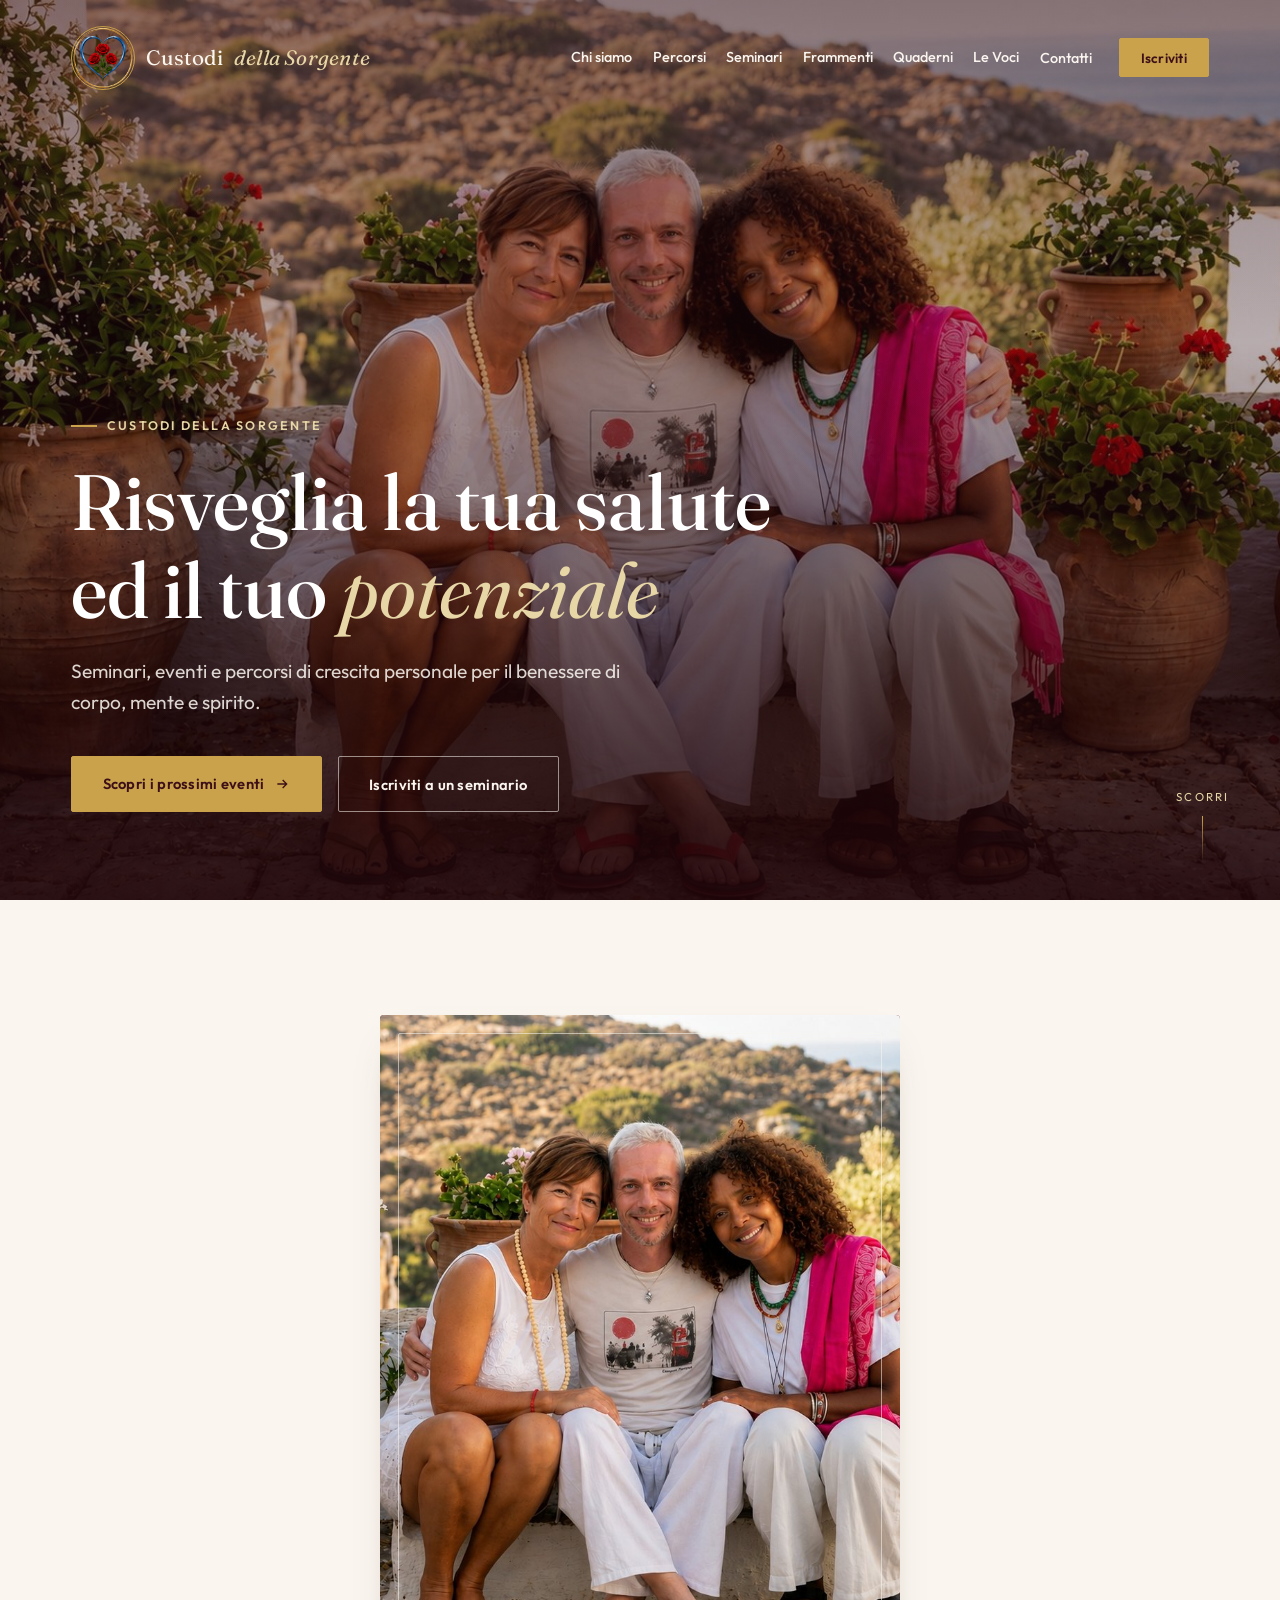
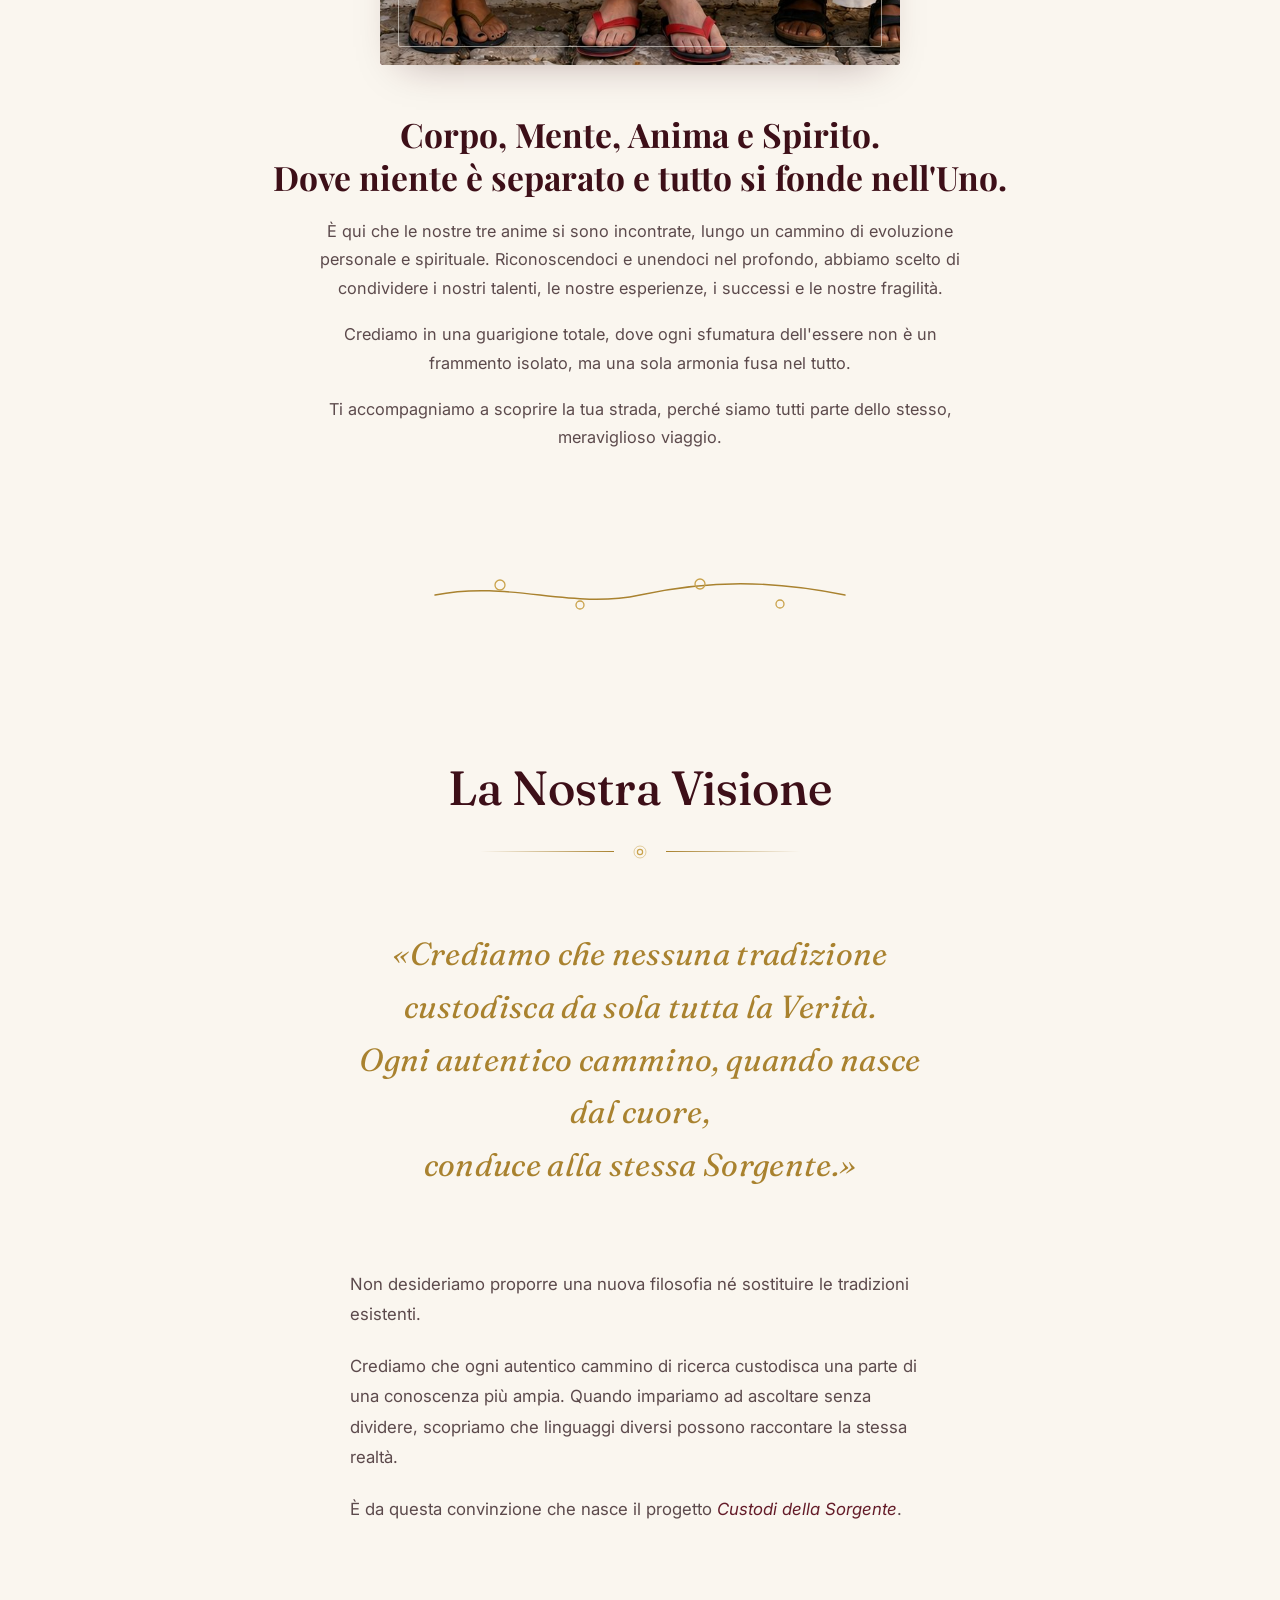
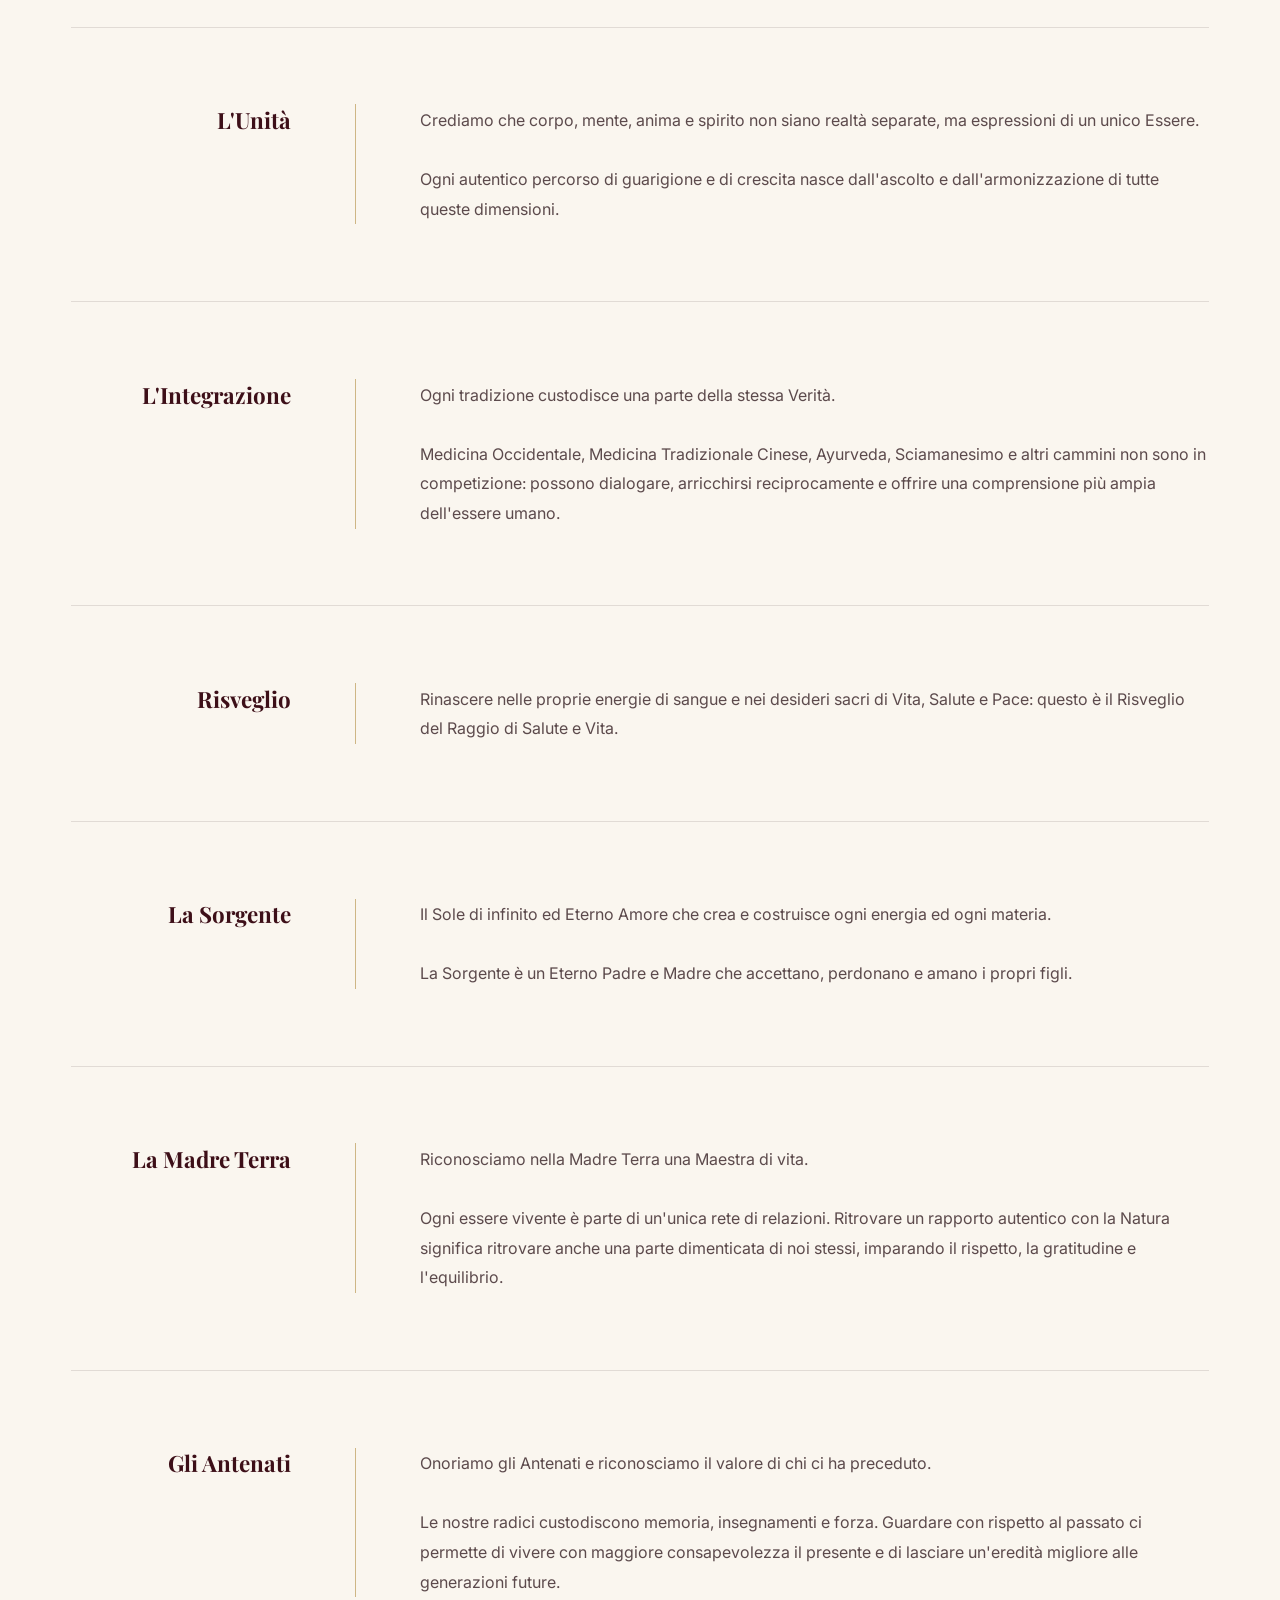
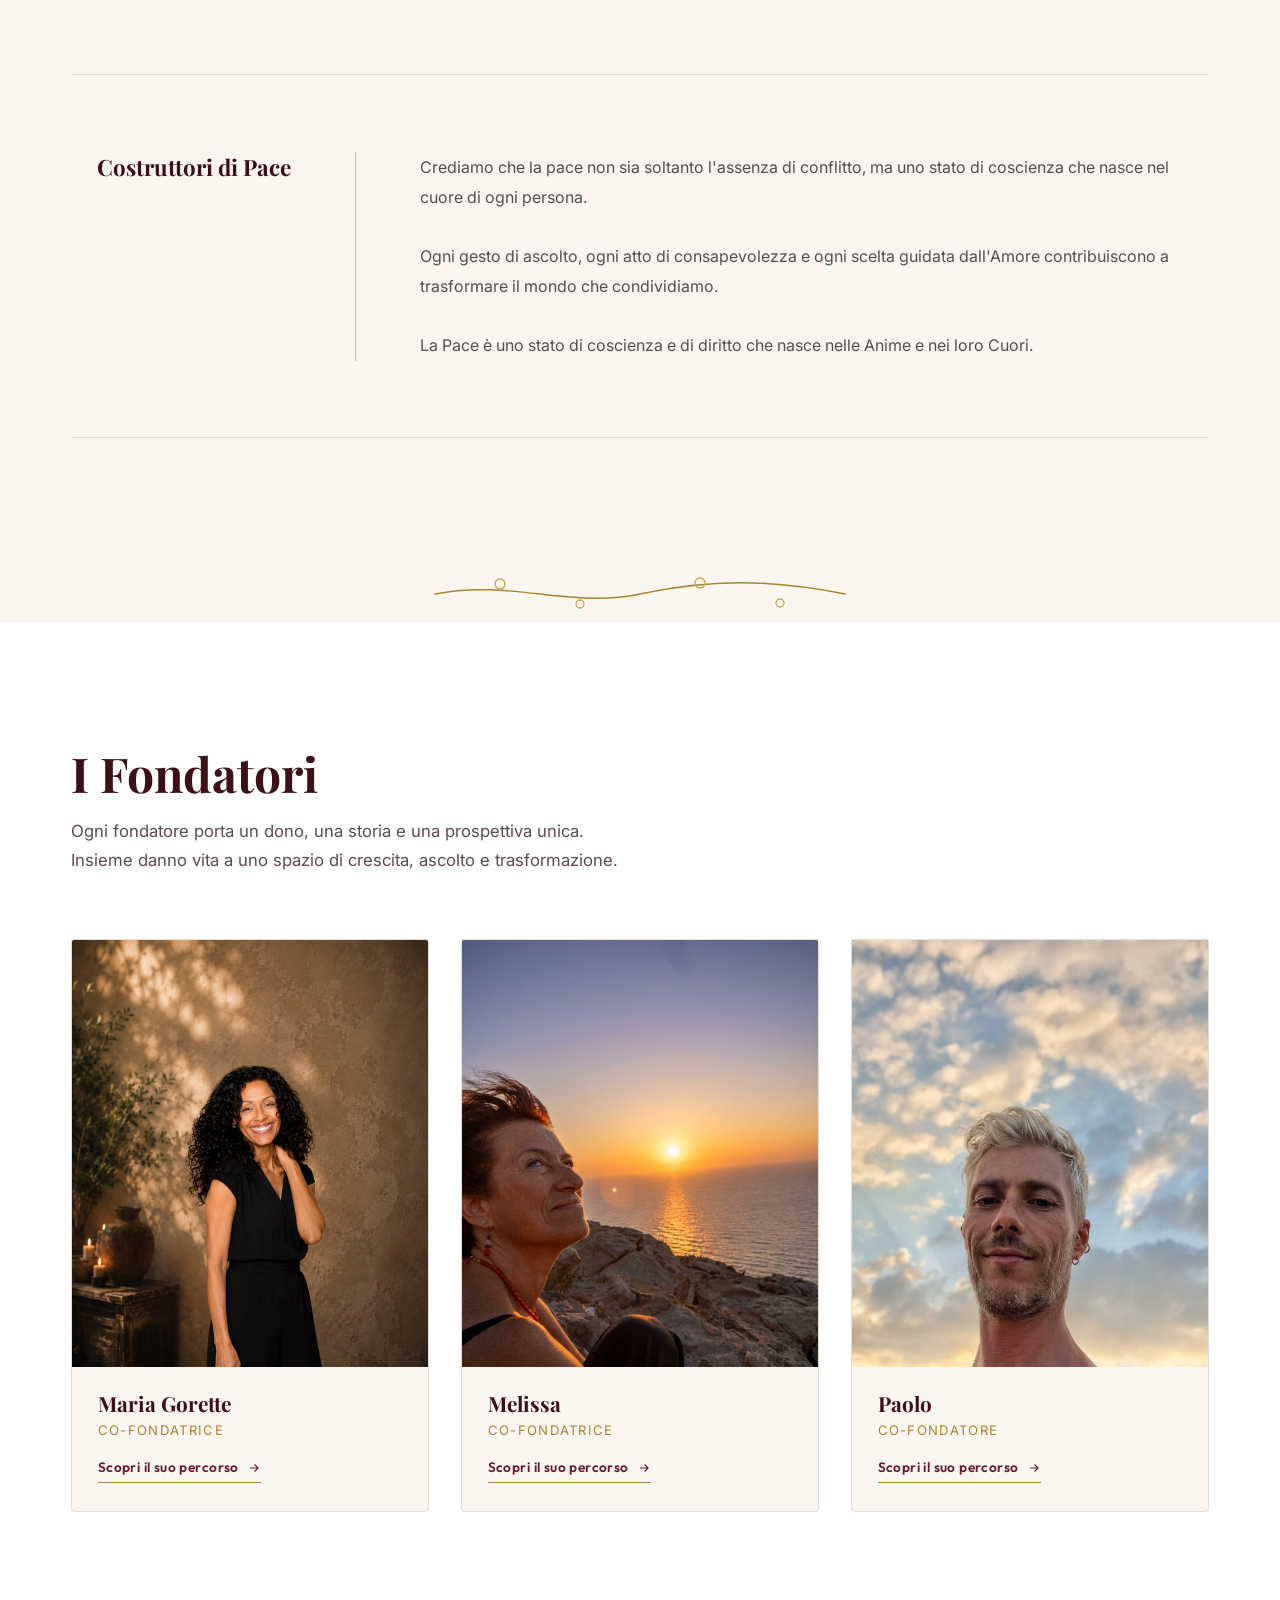
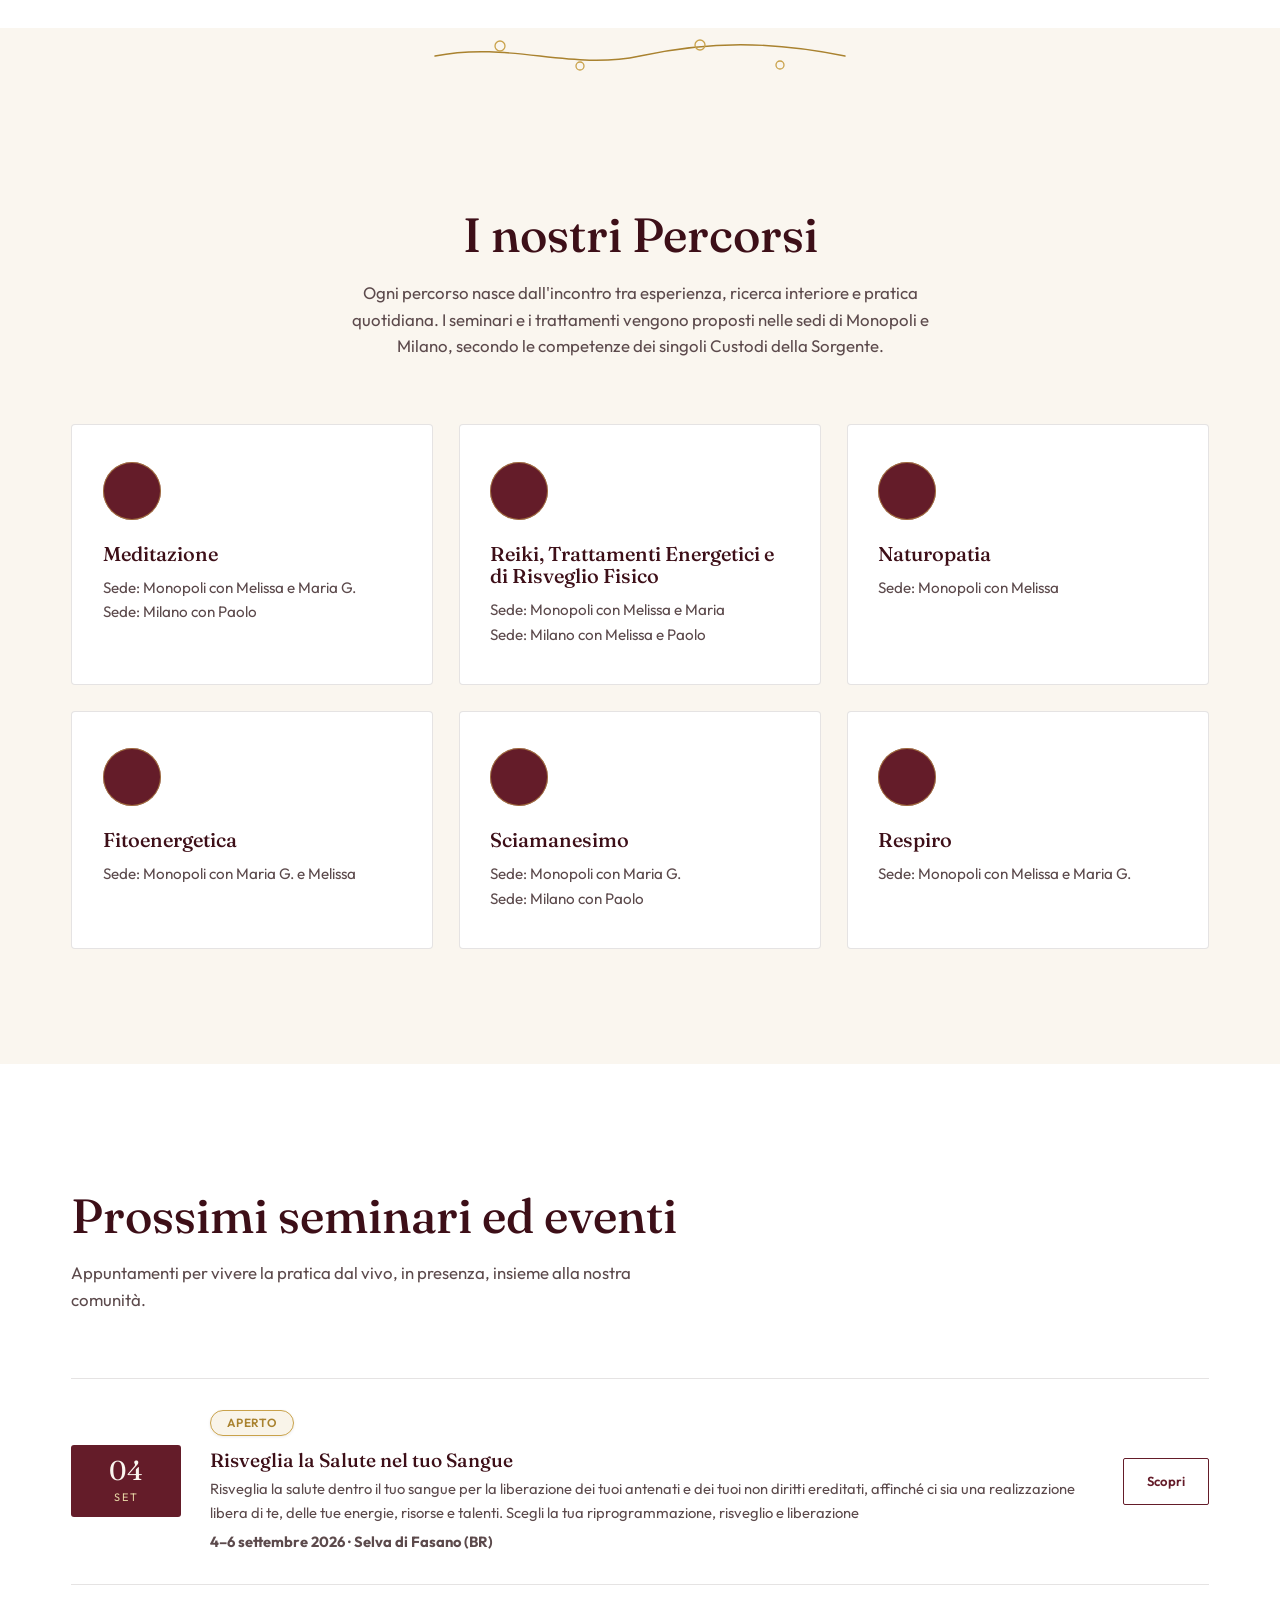
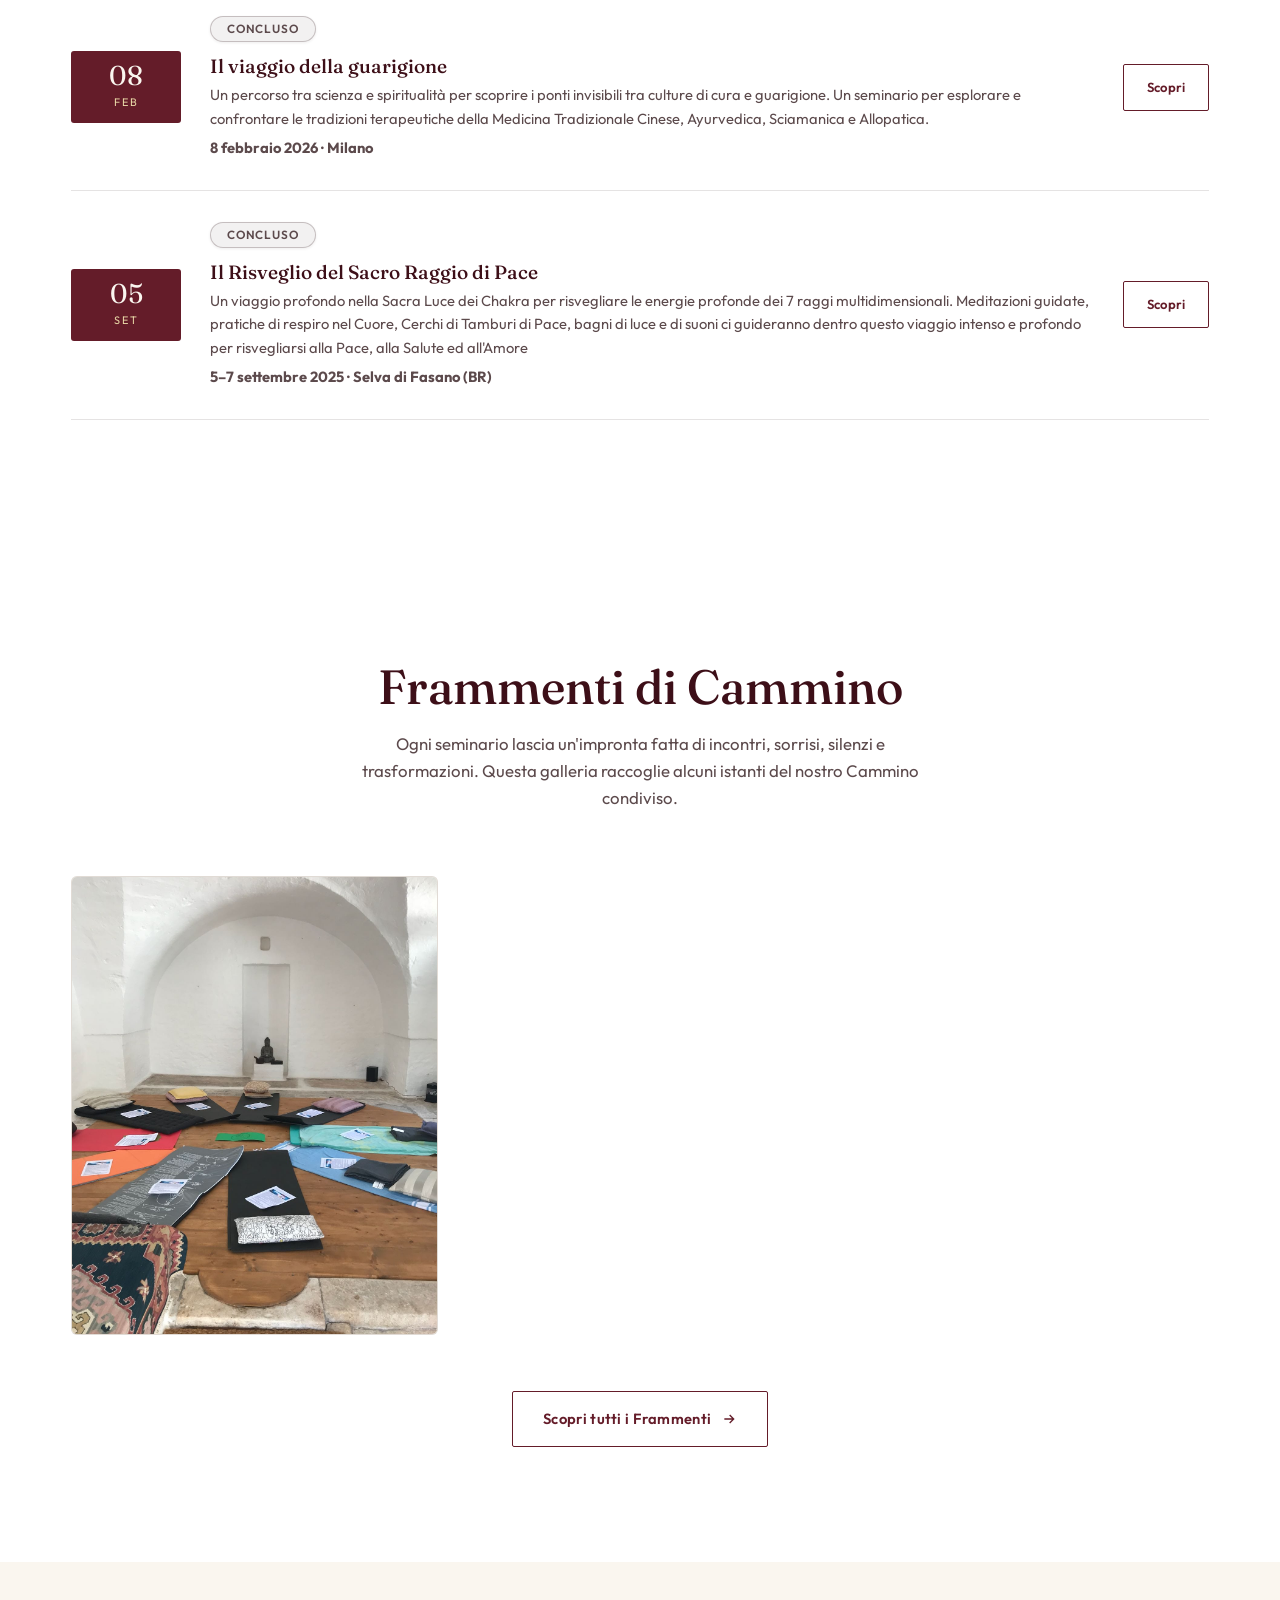
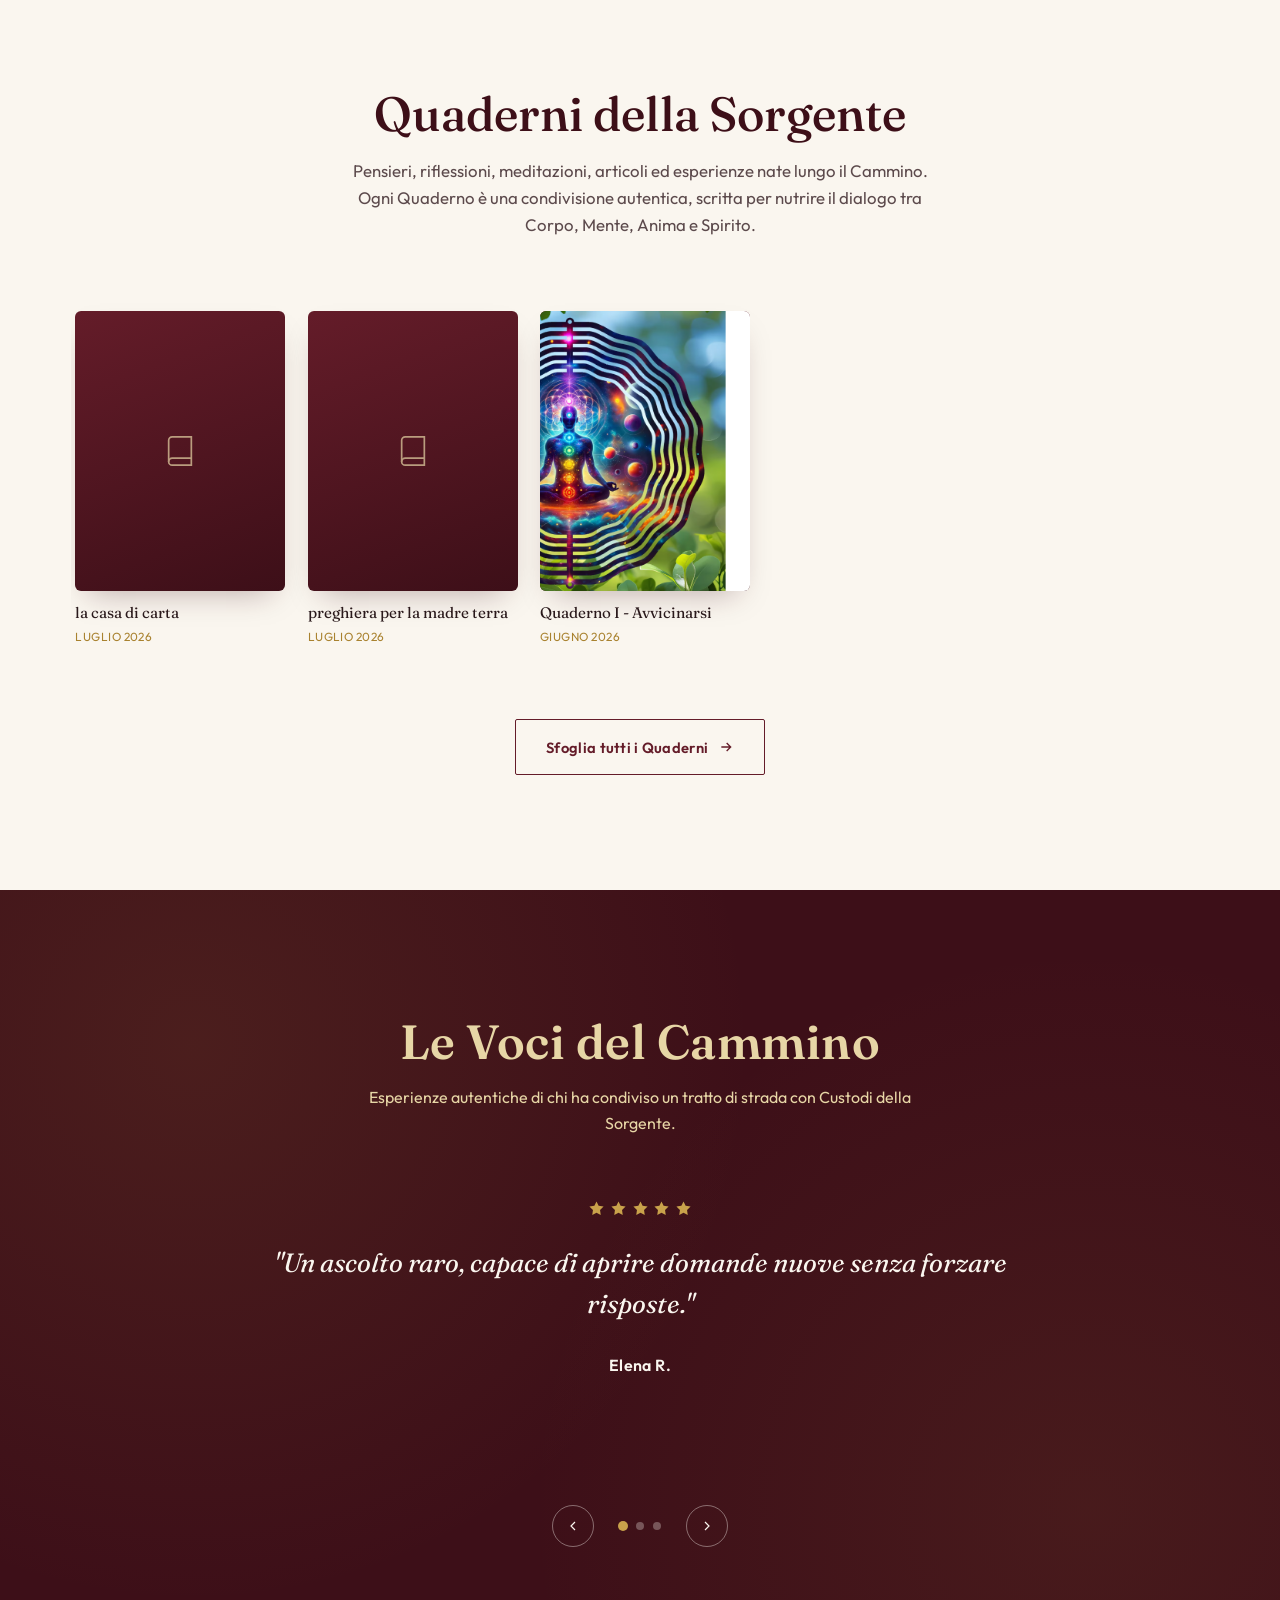
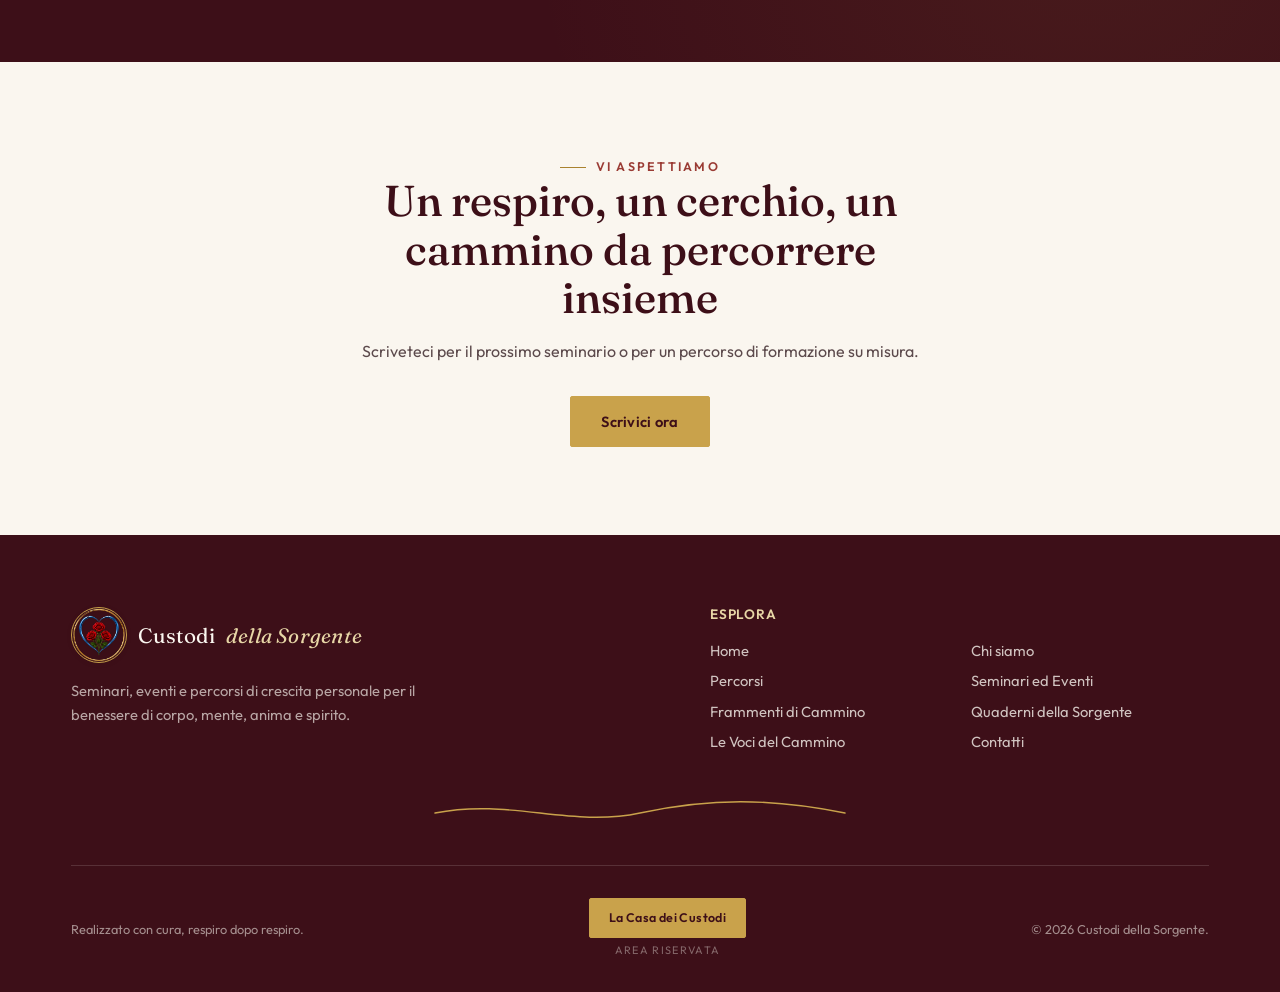
==== index.html @ 69757ea6 "Add files via upload" ====
<!DOCTYPE html>
<html lang="it">
<head>
  <meta charset="UTF-8">
  <meta name="viewport" content="width=device-width, initial-scale=1.0">
  <title>Custodi della Sorgente | Seminari, crescita personale e ricerca interiore</title>
  <meta name="description" content="Custodi della Sorgente accompagna le persone a riscoprire la propria Sorgente interiore attraverso esperienze condivise, ricerca e pratica, in un cammino di riconnessione con la Sorgente da cui ogni vita trae origine.">
  <link rel="canonical" href="https://custodidellasorgente.it/">

  <meta property="og:title" content="Custodi della Sorgente | Seminari, crescita personale e ricerca interiore">
  <meta property="og:description" content="Custodi della Sorgente accompagna le persone a riscoprire la propria Sorgente interiore attraverso esperienze condivise, ricerca e pratica, in un cammino di riconnessione con la Sorgente da cui ogni vita trae origine.">
  <meta property="og:type" content="website">
  <meta property="og:url" content="https://custodidellasorgente.it/">
  <meta property="og:image" content="https://custodidellasorgente.it/images/open-graph.png">
  <meta property="og:site_name" content="Custodi della Sorgente">

  <meta name="twitter:card" content="summary_large_image">
  <meta name="twitter:title" content="Custodi della Sorgente | Seminari, crescita personale e ricerca interiore">
  <meta name="twitter:description" content="Custodi della Sorgente accompagna le persone a riscoprire la propria Sorgente interiore attraverso esperienze condivise, ricerca e pratica, in un cammino di riconnessione con la Sorgente da cui ogni vita trae origine.">
  <meta name="twitter:image" content="https://custodidellasorgente.it/images/open-graph.png">

  <link rel="icon" href="data:image/svg+xml,%3Csvg xmlns='http://www.w3.org/2000/svg' viewBox='0 0 100 100'%3E%3Crect width='100' height='100' rx='20' fill='%236B1626'/%3E%3Ccircle cx='50' cy='50' r='10' fill='none' stroke='%23C9A24B' stroke-width='3'/%3E%3Ccircle cx='50' cy='50' r='22' fill='none' stroke='%23C9A24B' stroke-width='2.4'/%3E%3Ccircle cx='50' cy='50' r='34' fill='none' stroke='%23C9A24B' stroke-width='1.8'/%3E%3C/svg%3E">

  <link rel="preconnect" href="https://fonts.googleapis.com">
  <link rel="preconnect" href="https://fonts.gstatic.com" crossorigin>
  <link href="https://fonts.googleapis.com/css2?family=Fraunces:ital,opsz,wght@0,9..144,300;0,9..144,400;0,9..144,500;1,9..144,400;1,9..144,500&family=Inter:wght@400;500&family=Outfit:wght@300;400;500;600;700&family=Playfair+Display:wght@700&display=swap" rel="stylesheet">

  <link rel="stylesheet" href="style.css?v=34">

  <script type="application/ld+json">
  {
    "@context": "https://schema.org",
    "@type": "Organization",
    "@id": "https://custodidellasorgente.it/#organization",
    "name": "Custodi della Sorgente",
    "url": "https://custodidellasorgente.it/",
    "logo": "https://custodidellasorgente.it/images/logo-sorgente.png",
    "description": "Custodi della Sorgente accompagna le persone a riscoprire la propria Sorgente interiore attraverso esperienze condivise, ricerca e pratica, in un cammino di riconnessione con la Sorgente da cui ogni vita trae origine."
  }
  </script>

  <script type="application/ld+json">
  {
    "@context": "https://schema.org",
    "@type": "WebSite",
    "@id": "https://custodidellasorgente.it/#website",
    "name": "Custodi della Sorgente",
    "url": "https://custodidellasorgente.it/",
    "inLanguage": "it-IT",
    "publisher": {
      "@id": "https://custodidellasorgente.it/#organization"
    }
  }
  </script>
</head>
<body>

<a href="#main" class="skip-link">Vai al contenuto</a>

<!-- ===== HEADER ===== -->
<header class="site-header" id="siteHeader">
  <div class="container">
    <a href="#top" class="brand">
      <span class="brand-mark brand-mark-logo">
        <img src="images/logo-sorgente.png"
             alt="Logo Custodi della Sorgente — rose nel cuore"
             class="brand-logo-img">
      </span>
      Custodi <em>della Sorgente</em>
    </a>

    <nav class="nav-desktop" aria-label="Navigazione principale">
      <a href="#chi-siamo">Chi siamo</a>
      <a href="#percorsi">Percorsi</a>
      <a href="#eventi">Seminari</a>
      <a href="#frammenti">Frammenti</a>
      <a href="#quaderni">Quaderni</a>
      <a href="#testimonianze">Le Voci</a>
      <button class="nav-link-btn" onclick="document.getElementById('ctaOpenModal').click()">Contatti</button>
      <button class="btn btn-gold" onclick="document.getElementById('ctaOpenModal').click()">Iscriviti</button>
    </nav>

    <button class="nav-toggle" id="navToggle" aria-label="Apri il menu" aria-expanded="false" aria-controls="navMobile">
      <span></span>
    </button>
  </div>
</header>

<!-- menu mobile -->
<nav class="nav-mobile" id="navMobile" aria-label="Navigazione mobile">
  <a href="#chi-siamo">Chi siamo</a>
  <a href="#percorsi">Percorsi</a>
  <a href="#eventi">Seminari</a>
  <a href="#frammenti">Frammenti di Cammino</a>
  <a href="#quaderni">Quaderni della Sorgente</a>
  <a href="#testimonianze">Testimonianze</a>
  <button class="nav-link-btn" onclick="document.getElementById('ctaOpenModal').click()">Contatti</button>
</nav>

<main id="main">

<!-- ===== HERO ===== -->
<section class="hero" id="top">
  <div class="hero-media">
    <img id="heroImg"
         src="images/hero.jpg"
         alt="I fondatori de Custodi della Sorgente sorridono abbracciati su una terrazza fiorita affacciata sul mare">
  </div>

  <div class="hero-content container">
    <span class="eyebrow on-dark">Custodi della Sorgente</span>
    <h1>Risveglia la tua salute<br>ed il tuo <em>potenziale</em></h1>
    <p class="hero-sub">Seminari, eventi e percorsi di crescita personale per il benessere di corpo, mente e spirito.</p>
    <div class="hero-actions">
      <a href="#eventi" class="btn btn-gold">
        Scopri i prossimi eventi
        <svg viewBox="0 0 24 24" fill="none" stroke="currentColor" stroke-width="2">
          <path d="M5 12h14M13 6l6 6-6 6"/>
        </svg>
      </a>
      <button class="btn btn-outline-light" onclick="document.getElementById('ctaOpenModal').click()">Iscriviti a un seminario</button>
    </div>
  </div>

  <div class="scroll-cue">
    <span>Scorri</span>
    <span class="line"></span>
  </div>
</section>

<!-- ===== CHI SIAMO ===== -->
<section class="section" id="chi-siamo">
  <div class="container">
    <div class="about-grid">

      <div class="about-media reveal">
        <img id="aboutImg"
             src="images/hero.jpg"
             alt="I fondatori de Custodi della Sorgente sorridono insieme su una terrazza fiorita">
        <div class="about-media-frame"></div>
      </div>

      <div class="about-text reveal">
        <h2 class="about-title">Corpo, Mente, Anima e Spirito.<br>Dove niente è separato e tutto si fonde nell'Uno.</h2>
        <p class="about-body">È qui che le nostre tre anime si sono incontrate, lungo un cammino di evoluzione personale e spirituale. Riconoscendoci e unendoci nel profondo, abbiamo scelto di condividere i nostri talenti, le nostre esperienze, i successi e le nostre fragilità.</p>
        <p class="about-body">Crediamo in una guarigione totale, dove ogni sfumatura dell'essere non è un frammento isolato, ma una sola armonia fusa nel tutto.</p>
        <p class="about-body">Ti accompagniamo a scoprire la tua strada, perché siamo tutti parte dello stesso, meraviglioso viaggio.</p>
      </div>

    </div>
  </div>
</section>

<!-- divisore animato -->
<div class="flow-divider" data-flow>
  <svg viewBox="0 0 420 40" aria-hidden="true">
    <path class="flow-path" d="M5 20 C 80 5, 140 35, 210 20 S 340 5, 415 20"/>
    <circle class="flow-node" cx="70"  cy="10" r="5"/>
    <circle class="flow-node" cx="150" cy="30" r="4"/>
    <circle class="flow-node" cx="270" cy="9"  r="5"/>
    <circle class="flow-node" cx="350" cy="29" r="4"/>
  </svg>
</div>

<!-- ===== LA NOSTRA VISIONE ===== -->
<section id="visione" class="section vision-section">
  <div class="container">
    <div class="vision-manifesto reveal">

      <!-- 1. Titolo centrato -->
      <h2 class="vision-title">La Nostra Visione</h2>

      <!-- 2. Linea decorativa -->
      <div class="vision-rule" aria-hidden="true">
        <span class="vision-rule-line"></span>
        <svg class="vision-rule-mark" viewBox="0 0 24 24" fill="none">
          <circle cx="12" cy="12" r="2.6" stroke="var(--gold)" stroke-width="1.2"/>
          <circle cx="12" cy="12" r="6"   stroke="var(--gold)" stroke-width=".9" opacity=".55"/>
        </svg>
        <span class="vision-rule-line"></span>
      </div>

      <!-- 3. Citazione — punto focale -->
      <blockquote class="vision-quote-center">
        <p>«Crediamo che nessuna tradizione custodisca da sola tutta la Verità.<br>
        Ogni autentico cammino, quando nasce dal cuore,<br>
        conduce alla stessa Sorgente.»</p>
      </blockquote>

      <!-- 4. Testo introduttivo — colonna stretta, allineato sinistra -->
      <div class="vision-body">
        <p>Non desideriamo proporre una nuova filosofia né sostituire le tradizioni esistenti.</p>
        <p>Crediamo che ogni autentico cammino di ricerca custodisca una parte di una conoscenza più ampia. Quando impariamo ad ascoltare senza dividere, scopriamo che linguaggi diversi possono raccontare la stessa realtà.</p>
        <p>È da questa convinzione che nasce il progetto <em>Custodi della Sorgente</em>.</p>
      </div>

    </div>
  </div>

  <div class="container">
    <!-- I sette pilastri -->
    <div class="pillars reveal-stagger">

      <div class="pillar">
        <h3 class="pillar-title">L'Unità</h3>
        <span class="pillar-line" aria-hidden="true"></span>
        <p class="pillar-text">Crediamo che corpo, mente, anima e spirito non siano realtà separate, ma espressioni di un unico Essere.<br><br>Ogni autentico percorso di guarigione e di crescita nasce dall'ascolto e dall'armonizzazione di tutte queste dimensioni.</p>
      </div>

      <div class="pillar">
        <h3 class="pillar-title">L'Integrazione</h3>
        <span class="pillar-line" aria-hidden="true"></span>
        <p class="pillar-text">Ogni tradizione custodisce una parte della stessa Verità.<br><br>Medicina Occidentale, Medicina Tradizionale Cinese, Ayurveda, Sciamanesimo e altri cammini non sono in competizione: possono dialogare, arricchirsi reciprocamente e offrire una comprensione più ampia dell'essere umano.</p>
      </div>

      <div class="pillar">
        <h3 class="pillar-title">Risveglio</h3>
        <span class="pillar-line" aria-hidden="true"></span>
        <p class="pillar-text">Rinascere nelle proprie energie di sangue e nei desideri sacri di Vita, Salute e Pace: questo è il Risveglio del Raggio di Salute e Vita.</p>
      </div>

      <div class="pillar">
        <h3 class="pillar-title">La Sorgente</h3>
        <span class="pillar-line" aria-hidden="true"></span>
        <p class="pillar-text">Il Sole di infinito ed Eterno Amore che crea e costruisce ogni energia ed ogni materia.<br><br>La Sorgente è un Eterno Padre e Madre che accettano, perdonano e amano i propri figli.</p>
      </div>

      <div class="pillar">
        <h3 class="pillar-title">La Madre Terra</h3>
        <span class="pillar-line" aria-hidden="true"></span>
        <p class="pillar-text">Riconosciamo nella Madre Terra una Maestra di vita.<br><br>Ogni essere vivente è parte di un'unica rete di relazioni. Ritrovare un rapporto autentico con la Natura significa ritrovare anche una parte dimenticata di noi stessi, imparando il rispetto, la gratitudine e l'equilibrio.</p>
      </div>

      <div class="pillar">
        <h3 class="pillar-title">Gli Antenati</h3>
        <span class="pillar-line" aria-hidden="true"></span>
        <p class="pillar-text">Onoriamo gli Antenati e riconosciamo il valore di chi ci ha preceduto.<br><br>Le nostre radici custodiscono memoria, insegnamenti e forza. Guardare con rispetto al passato ci permette di vivere con maggiore consapevolezza il presente e di lasciare un'eredità migliore alle generazioni future.</p>
      </div>

      <div class="pillar">
        <h3 class="pillar-title">Costruttori di Pace</h3>
        <span class="pillar-line" aria-hidden="true"></span>
        <p class="pillar-text">Crediamo che la pace non sia soltanto l'assenza di conflitto, ma uno stato di coscienza che nasce nel cuore di ogni persona.<br><br>Ogni gesto di ascolto, ogni atto di consapevolezza e ogni scelta guidata dall'Amore contribuiscono a trasformare il mondo che condividiamo.<br><br>La Pace è uno stato di coscienza e di diritto che nasce nelle Anime e nei loro Cuori.</p>
      </div>

    </div>

  </div>
</section>

<!-- divisore animato -->
<div class="flow-divider" data-flow>
  <svg viewBox="0 0 420 40" aria-hidden="true">
    <path class="flow-path" d="M5 20 C 80 5, 140 35, 210 20 S 340 5, 415 20"/>
    <circle class="flow-node" cx="70"  cy="10" r="5"/>
    <circle class="flow-node" cx="150" cy="30" r="4"/>
    <circle class="flow-node" cx="270" cy="9"  r="5"/>
    <circle class="flow-node" cx="350" cy="29" r="4"/>
  </svg>
</div>

<!-- ===== I FONDATORI ===== -->
<section id="fondatori" class="section founders-section">
  <div class="container">

    <div class="section-heading reveal">
      <h2 class="founders-title">I Fondatori</h2>
      <p class="section-text">
        Ogni fondatore porta un dono, una storia e una prospettiva unica.
        Insieme danno vita a uno spazio di crescita, ascolto e trasformazione.
      </p>
    </div>

    <div class="founders-grid reveal-stagger">

      <article class="founder-card">
        <a href="maria-gorette.html" class="founder-img-wrap">
          <img src="images/maria-gorette.jpg"
               alt="Maria Gorette — co-fondatrice">
          <span class="founder-overlay">
            <svg viewBox="0 0 24 24" fill="none" stroke="currentColor" stroke-width="1.6">
              <path d="M5 12h14M13 6l6 6-6 6"/>
            </svg>
          </span>
        </a>
        <div class="founder-info">
          <div>
            <h3><a href="maria-gorette.html">Maria Gorette</a></h3>
            <p class="founder-role">Co-fondatrice</p>
          </div>
          <a class="btn-founder" href="maria-gorette.html">
            Scopri il suo percorso
            <svg viewBox="0 0 24 24" fill="none" stroke="currentColor" stroke-width="2">
              <path d="M5 12h14M13 6l6 6-6 6"/>
            </svg>
          </a>
        </div>
      </article>

      <article class="founder-card">
        <a href="melissa.html" class="founder-img-wrap">
          <img src="images/melissa.jpg"
               alt="Melissa — co-fondatrice">
          <span class="founder-overlay">
            <svg viewBox="0 0 24 24" fill="none" stroke="currentColor" stroke-width="1.6">
              <path d="M5 12h14M13 6l6 6-6 6"/>
            </svg>
          </span>
        </a>
        <div class="founder-info">
          <div>
            <h3><a href="melissa.html">Melissa</a></h3>
            <p class="founder-role">Co-fondatrice</p>
          </div>
          <a class="btn-founder" href="melissa.html">
            Scopri il suo percorso
            <svg viewBox="0 0 24 24" fill="none" stroke="currentColor" stroke-width="2">
              <path d="M5 12h14M13 6l6 6-6 6"/>
            </svg>
          </a>
        </div>
      </article>

      <article class="founder-card">
        <a href="paolo.html" class="founder-img-wrap">
          <img src="images/paolo.jpg"
               alt="Paolo — co-fondatore">
          <span class="founder-overlay">
            <svg viewBox="0 0 24 24" fill="none" stroke="currentColor" stroke-width="1.6">
              <path d="M5 12h14M13 6l6 6-6 6"/>
            </svg>
          </span>
        </a>
        <div class="founder-info">
          <div>
            <h3><a href="paolo.html">Paolo</a></h3>
            <p class="founder-role">Co-fondatore</p>
          </div>
          <a class="btn-founder" href="paolo.html">
            Scopri il suo percorso
            <svg viewBox="0 0 24 24" fill="none" stroke="currentColor" stroke-width="2">
              <path d="M5 12h14M13 6l6 6-6 6"/>
            </svg>
          </a>
        </div>
      </article>

    </div>
  </div>
</section>

<!-- divisore animato -->
<div class="flow-divider" data-flow>
  <svg viewBox="0 0 420 40" aria-hidden="true">
    <path class="flow-path" d="M5 20 C 80 5, 140 35, 210 20 S 340 5, 415 20"/>
    <circle class="flow-node" cx="70"  cy="10" r="5"/>
    <circle class="flow-node" cx="150" cy="30" r="4"/>
    <circle class="flow-node" cx="270" cy="9"  r="5"/>
    <circle class="flow-node" cx="350" cy="29" r="4"/>
  </svg>
</div>

<!-- ===== PERCORSI ===== -->
<section class="section" id="percorsi">
  <div class="container">
    <div class="section-head center reveal">
      <h2>I nostri Percorsi</h2>
      <p>Ogni percorso nasce dall'incontro tra esperienza, ricerca interiore e pratica quotidiana. I seminari e i trattamenti vengono proposti nelle sedi di Monopoli e Milano, secondo le competenze dei singoli Custodi della Sorgente.</p>
    </div>

    <div class="services-grid reveal-stagger">

      <div class="service-card">
        <div class="seal"></div>
        <h3>Meditazione</h3>
        <p>Sede: Monopoli con Melissa e Maria G.<br>Sede: Milano con Paolo</p>
      </div>

      <div class="service-card">
        <div class="seal"></div>
        <h3>Reiki, Trattamenti Energetici e di Risveglio Fisico</h3>
        <p>Sede: Monopoli con Melissa e Maria<br>Sede: Milano con Melissa e Paolo</p>
      </div>

      <div class="service-card">
        <div class="seal"></div>
        <h3>Naturopatia</h3>
        <p>Sede: Monopoli con Melissa</p>
      </div>

      <div class="service-card">
        <div class="seal"></div>
        <h3>Fitoenergetica</h3>
        <p>Sede: Monopoli con Maria G. e Melissa</p>
      </div>

      <div class="service-card">
        <div class="seal"></div>
        <h3>Sciamanesimo</h3>
        <p>Sede: Monopoli con Maria G.<br>Sede: Milano con Paolo</p>
      </div>

      <div class="service-card">
        <div class="seal"></div>
        <h3>Respiro</h3>
        <p>Sede: Monopoli con Melissa e Maria G.</p>
      </div>

    </div>
  </div>
</section>

<!-- ===== SEMINARI / EVENTI ===== -->
<section class="section" id="eventi" style="background: var(--white);">
  <div class="container">
    <div class="section-head reveal">
      <h2>Prossimi seminari ed eventi</h2>
      <p>Appuntamenti per vivere la pratica dal vivo, in presenza, insieme alla nostra comunità.</p>
    </div>

    <div class="events-list reveal-stagger" id="seminariList" data-content="seminari">

      <div class="event-row">
        <div class="event-date">
          <span class="day">14</span>
          <span class="month">Lug</span>
        </div>
        <div class="event-info">
          <h3>Ritiro di Respiro Consapevole</h3>
          <p>Un weekend immersi nel bosco, tra pratiche di respiro guidato e silenzio condiviso.</p>
        </div>
        <button class="btn btn-outline-dark" onclick="document.getElementById('ctaOpenModal').click()">Iscriviti</button>
      </div>

      <div class="event-row">
        <div class="event-date">
          <span class="day">02</span>
          <span class="month">Set</span>
        </div>
        <div class="event-info">
          <h3>Workshop Reiki I Livello</h3>
          <p>Giornata di formazione teorica e pratica per ricevere la prima sintonizzazione Reiki.</p>
        </div>
        <button class="btn btn-outline-dark" onclick="document.getElementById('ctaOpenModal').click()">Iscriviti</button>
      </div>

      <div class="event-row">
        <div class="event-date">
          <span class="day">21</span>
          <span class="month">Ott</span>
        </div>
        <div class="event-info">
          <h3>Seminario di Naturopatia d'Autunno</h3>
          <p>I rimedi naturali della stagione, tra teoria e laboratorio pratico in piccoli gruppi.</p>
        </div>
        <button class="btn btn-outline-dark" onclick="document.getElementById('ctaOpenModal').click()">Iscriviti</button>
      </div>

      <div class="event-row">
        <div class="event-date">
          <span class="day">07</span>
          <span class="month">Dic</span>
        </div>
        <div class="event-info">
          <h3>Meditazione di Fine Anno</h3>
          <p>Una serata di meditazione guidata per chiudere il cerchio dell'anno tutti insieme.</p>
        </div>
        <button class="btn btn-outline-dark" onclick="document.getElementById('ctaOpenModal').click()">Iscriviti</button>
      </div>

    </div>
  </div>
</section>

<!-- ===== FRAMMENTI DI CAMMINO ===== -->
<section class="section" id="frammenti" style="background: var(--white);">
  <div class="container">

    <div class="section-head center reveal">
      <h2>Frammenti di Cammino</h2>
      <p style="margin-inline:auto;">Ogni seminario lascia un'impronta fatta di incontri, sorrisi, silenzi e trasformazioni. Questa galleria raccoglie alcuni istanti del nostro Cammino condiviso.</p>
    </div>

    <div class="frammenti-grid reveal-stagger" id="frammentiGrid" data-content="frammenti">
      <div class="frammenti-item frammenti-tall" data-index="0">
        <div class="frammenti-placeholder">
          <svg viewBox="0 0 24 24" fill="none" stroke="currentColor" stroke-width="1.2"><rect x="3" y="3" width="18" height="18" rx="2"/><circle cx="8.5" cy="8.5" r="1.5"/><path d="M21 15l-5-5L5 21"/></svg>
          <span>Foto in arrivo</span>
        </div>
      </div>
      <div class="frammenti-item frammenti-wide" data-index="1">
        <div class="frammenti-placeholder">
          <svg viewBox="0 0 24 24" fill="none" stroke="currentColor" stroke-width="1.2"><rect x="3" y="3" width="18" height="18" rx="2"/><circle cx="8.5" cy="8.5" r="1.5"/><path d="M21 15l-5-5L5 21"/></svg>
          <span>Foto in arrivo</span>
        </div>
      </div>
      <div class="frammenti-item" data-index="2">
        <div class="frammenti-placeholder">
          <svg viewBox="0 0 24 24" fill="none" stroke="currentColor" stroke-width="1.2"><rect x="3" y="3" width="18" height="18" rx="2"/><circle cx="8.5" cy="8.5" r="1.5"/><path d="M21 15l-5-5L5 21"/></svg>
          <span>Foto in arrivo</span>
        </div>
      </div>
      <div class="frammenti-item" data-index="3">
        <div class="frammenti-placeholder">
          <svg viewBox="0 0 24 24" fill="none" stroke="currentColor" stroke-width="1.2"><rect x="3" y="3" width="18" height="18" rx="2"/><circle cx="8.5" cy="8.5" r="1.5"/><path d="M21 15l-5-5L5 21"/></svg>
          <span>Foto in arrivo</span>
        </div>
      </div>
      <div class="frammenti-item frammenti-tall" data-index="4">
        <div class="frammenti-placeholder">
          <svg viewBox="0 0 24 24" fill="none" stroke="currentColor" stroke-width="1.2"><rect x="3" y="3" width="18" height="18" rx="2"/><circle cx="8.5" cy="8.5" r="1.5"/><path d="M21 15l-5-5L5 21"/></svg>
          <span>Foto in arrivo</span>
        </div>
      </div>
      <div class="frammenti-item frammenti-wide" data-index="5">
        <div class="frammenti-placeholder">
          <svg viewBox="0 0 24 24" fill="none" stroke="currentColor" stroke-width="1.2"><rect x="3" y="3" width="18" height="18" rx="2"/><circle cx="8.5" cy="8.5" r="1.5"/><path d="M21 15l-5-5L5 21"/></svg>
          <span>Foto in arrivo</span>
        </div>
      </div>
    </div>

    <div class="frammenti-cta reveal">
      <a href="frammenti.html" class="btn btn-outline-dark">
        Scopri tutti i Frammenti
        <svg viewBox="0 0 24 24" fill="none" stroke="currentColor" stroke-width="2"><path d="M5 12h14M13 6l6 6-6 6"/></svg>
      </a>
    </div>

  </div>
</section>

<!-- lightbox frammenti -->
<div class="frammenti-lightbox" id="frammentilightbox" hidden role="dialog" aria-modal="true" aria-label="Visualizzazione immagine">
  <div class="frammenti-lightbox-backdrop" id="frammentilightboxBackdrop"></div>
  <div class="frammenti-lightbox-panel">
    <button class="frammenti-lightbox-close" id="frammentilightboxClose" aria-label="Chiudi">
      <svg viewBox="0 0 24 24" fill="none" stroke="currentColor" stroke-width="2"><path d="M18 6L6 18M6 6l12 12"/></svg>
    </button>
    <div class="frammenti-lightbox-content" id="frammentilightboxContent">
      <div class="frammenti-placeholder frammenti-placeholder-lb">
        <svg viewBox="0 0 24 24" fill="none" stroke="currentColor" stroke-width="1"><rect x="3" y="3" width="18" height="18" rx="2"/><circle cx="8.5" cy="8.5" r="1.5"/><path d="M21 15l-5-5L5 21"/></svg>
        <span>Foto in arrivo</span>
      </div>
    </div>
    <button class="frammenti-lightbox-nav frammenti-lightbox-prev" id="frammentilightboxPrev" aria-label="Precedente">
      <svg viewBox="0 0 24 24" fill="none" stroke="currentColor" stroke-width="2"><path d="M15 18l-6-6 6-6"/></svg>
    </button>
    <button class="frammenti-lightbox-nav frammenti-lightbox-next" id="frammentilightboxNext" aria-label="Successiva">
      <svg viewBox="0 0 24 24" fill="none" stroke="currentColor" stroke-width="2"><path d="M9 18l6-6-6-6"/></svg>
    </button>
  </div>
</div>

<!-- ===== QUADERNI DELLA SORGENTE ===== -->
<section class="section" id="quaderni">
  <div class="container">

    <div class="section-head center reveal">
      <h2>Quaderni della Sorgente</h2>
      <p style="margin-inline:auto;">Pensieri, riflessioni, meditazioni, articoli ed esperienze nate lungo il Cammino. Ogni Quaderno è una condivisione autentica, scritta per nutrire il dialogo tra Corpo, Mente, Anima e Spirito.</p>
    </div>

    <div class="quaderni-slider reveal-stagger" id="quaderniGrid" data-content="quaderni">
      <div class="quaderni-slider-empty">Caricamento dei Quaderni...</div>
    </div>

    <div class="quaderni-cta reveal">
      <a href="quaderni.html" class="btn btn-outline-dark">
        Sfoglia tutti i Quaderni
        <svg viewBox="0 0 24 24" fill="none" stroke="currentColor" stroke-width="2"><path d="M5 12h14M13 6l6 6-6 6"/></svg>
      </a>
    </div>

  </div>
</section>

<!-- ===== TESTIMONIANZE ===== -->
<section class="section testimonials" id="testimonianze">
  <!--
    CMS NOTE (Decap CMS):
    Testimonianze gestite tramite file Markdown in /content/testimonianze/.
    Frontmatter: nome, ruolo, testo, stelle (1-5).
    Il carosello legge automaticamente gli ultimi file pubblicati.
    Per aggiungere: creare un nuovo file .md dal pannello Decap CMS — nessuna modifica al codice.
  -->
  <div class="container">
    <div class="section-head center reveal">
      <h2 class="t-section-title">Le Voci del Cammino</h2>
      <p style="margin-inline:auto; color:var(--gold-soft); margin-top:1rem; font-size:1rem;">Esperienze autentiche di chi ha condiviso un tratto di strada con Custodi della Sorgente.</p>
    </div>

    <div class="t-slider reveal" id="testimonianzeSlider" data-content="testimonianze" aria-live="polite">

      <div class="t-slide active">
        <div class="t-card">
          <div class="t-stars">
            <svg viewBox="0 0 24 24"><path d="M12 2l3 6 7 1-5 5 1 7-6-3-6 3 1-7-5-5 7-1z"/></svg>
            <svg viewBox="0 0 24 24"><path d="M12 2l3 6 7 1-5 5 1 7-6-3-6 3 1-7-5-5 7-1z"/></svg>
            <svg viewBox="0 0 24 24"><path d="M12 2l3 6 7 1-5 5 1 7-6-3-6 3 1-7-5-5 7-1z"/></svg>
            <svg viewBox="0 0 24 24"><path d="M12 2l3 6 7 1-5 5 1 7-6-3-6 3 1-7-5-5 7-1z"/></svg>
            <svg viewBox="0 0 24 24"><path d="M12 2l3 6 7 1-5 5 1 7-6-3-6 3 1-7-5-5 7-1z"/></svg>
          </div>
          <p class="t-quote">"Il corso di Mindfulness mi ha dato strumenti concreti per gestire lo stress quotidiano: lo consiglio a chiunque cerchi un cambiamento reale."</p>
          <p class="t-name">Elena Rossi</p>
          <p class="t-role">Allieva, corso annuale di Mindfulness</p>
        </div>
      </div>

      <div class="t-slide">
        <div class="t-card">
          <div class="t-stars">
            <svg viewBox="0 0 24 24"><path d="M12 2l3 6 7 1-5 5 1 7-6-3-6 3 1-7-5-5 7-1z"/></svg>
            <svg viewBox="0 0 24 24"><path d="M12 2l3 6 7 1-5 5 1 7-6-3-6 3 1-7-5-5 7-1z"/></svg>
            <svg viewBox="0 0 24 24"><path d="M12 2l3 6 7 1-5 5 1 7-6-3-6 3 1-7-5-5 7-1z"/></svg>
            <svg viewBox="0 0 24 24"><path d="M12 2l3 6 7 1-5 5 1 7-6-3-6 3 1-7-5-5 7-1z"/></svg>
            <svg viewBox="0 0 24 24"><path d="M12 2l3 6 7 1-5 5 1 7-6-3-6 3 1-7-5-5 7-1z"/></svg>
          </div>
          <p class="t-quote">"Ho frequentato il seminario Reiki senza aspettative e sono uscita con una sensibilità nuova verso me stessa e verso gli altri."</p>
          <p class="t-name">Federica Bianchi</p>
          <p class="t-role">Praticante Reiki I livello</p>
        </div>
      </div>

      <div class="t-slide">
        <div class="t-card">
          <div class="t-stars">
            <svg viewBox="0 0 24 24"><path d="M12 2l3 6 7 1-5 5 1 7-6-3-6 3 1-7-5-5 7-1z"/></svg>
            <svg viewBox="0 0 24 24"><path d="M12 2l3 6 7 1-5 5 1 7-6-3-6 3 1-7-5-5 7-1z"/></svg>
            <svg viewBox="0 0 24 24"><path d="M12 2l3 6 7 1-5 5 1 7-6-3-6 3 1-7-5-5 7-1z"/></svg>
            <svg viewBox="0 0 24 24"><path d="M12 2l3 6 7 1-5 5 1 7-6-3-6 3 1-7-5-5 7-1z"/></svg>
            <svg viewBox="0 0 24 24"><path d="M12 2l3 6 7 1-5 5 1 7-6-3-6 3 1-7-5-5 7-1z"/></svg>
          </div>
          <p class="t-quote">"Gli insegnanti uniscono rigore e calore umano: ogni seminario è un'occasione per imparare qualcosa e respirare un po' meglio."</p>
          <p class="t-name">Davide Moretti</p>
          <p class="t-role">Partecipante a più seminari</p>
        </div>
      </div>

      <div class="t-slide">
        <div class="t-card">
          <div class="t-stars">
            <svg viewBox="0 0 24 24"><path d="M12 2l3 6 7 1-5 5 1 7-6-3-6 3 1-7-5-5 7-1z"/></svg>
            <svg viewBox="0 0 24 24"><path d="M12 2l3 6 7 1-5 5 1 7-6-3-6 3 1-7-5-5 7-1z"/></svg>
            <svg viewBox="0 0 24 24"><path d="M12 2l3 6 7 1-5 5 1 7-6-3-6 3 1-7-5-5 7-1z"/></svg>
            <svg viewBox="0 0 24 24"><path d="M12 2l3 6 7 1-5 5 1 7-6-3-6 3 1-7-5-5 7-1z"/></svg>
            <svg viewBox="0 0 24 24"><path d="M12 2l3 6 7 1-5 5 1 7-6-3-6 3 1-7-5-5 7-1z"/></svg>
          </div>
          <p class="t-quote">"Il ritiro nel bosco è stato il primo momento di vero silenzio che mi sono concessa da anni: ne avevo bisogno più di quanto pensassi."</p>
          <p class="t-name">Chiara Lenti</p>
          <p class="t-role">Ospite, ritiro estivo</p>
        </div>
      </div>

    </div>

    <div class="t-controls">
      <button class="t-arrow" id="tPrev" aria-label="Testimonianza precedente">
        <svg viewBox="0 0 24 24"><path d="M15 18l-6-6 6-6"/></svg>
      </button>
      <div class="t-dots" id="tDots"></div>
      <button class="t-arrow" id="tNext" aria-label="Testimonianza successiva">
        <svg viewBox="0 0 24 24"><path d="M9 18l6-6-6-6"/></svg>
      </button>
    </div>
  </div>
</section>

<!-- ===== CTA BAND ===== -->
<section class="cta-band cta-band-light">
  <div class="container reveal">
    <span class="eyebrow">Vi aspettiamo</span>
    <h2>Un respiro, un cerchio, un cammino da percorrere insieme</h2>
    <p>Scriveteci per il prossimo seminario o per un percorso di formazione su misura.</p>
    <button class="btn btn-gold" id="ctaOpenModal" type="button">Scrivici ora</button>
  </div>
</section>

<!-- ===== MODALE CONTATTI ===== -->
<div class="contact-modal" id="contactModal" role="dialog" aria-modal="true" aria-label="Modulo di contatto" hidden>
  <div class="contact-modal-backdrop" id="modalBackdrop"></div>
  <div class="contact-modal-panel">

    <button class="contact-modal-close" id="modalClose" aria-label="Chiudi">
      <svg viewBox="0 0 24 24" fill="none" stroke="currentColor" stroke-width="2">
        <path d="M18 6L6 18M6 6l12 12"/>
      </svg>
    </button>

    <div class="contact-modal-header">
      <span class="eyebrow">Scriveteci</span>
      <h2 class="contact-modal-title">Come possiamo aiutarvi?</h2>
      <p class="contact-modal-sub">Risponderemo entro 24 ore.</p>
    </div>

    <div class="form-success" id="formSuccess">
      <svg viewBox="0 0 24 24"><path d="M20 6L9 17l-5-5"/></svg>
      <span>Richiesta inviata. Vi risponderemo entro 24 ore.</span>
    </div>

    <form class="form-card contact-modal-form" id="contactForm" novalidate>

      <div class="field-row">
        <div class="field">
          <label for="fname">Nome</label>
          <input type="text" id="fname" name="nome" required autocomplete="name">
        </div>
        <div class="field">
          <label for="fphone">Telefono</label>
          <input type="tel" id="fphone" name="telefono" autocomplete="tel">
        </div>
      </div>

      <div class="field">
        <label for="femail">Email</label>
        <input type="email" id="femail" name="email" required autocomplete="email">
      </div>

      <div class="field">
        <label for="freason">Tipo di richiesta</label>
        <select id="freason" name="motivo">
          <option>Seminario</option>
          <option>Corso di formazione</option>
          <option>Consulenza individuale</option>
          <option>Altra informazione</option>
        </select>
      </div>

      <div class="field">
        <label for="fmsg">Messaggio</label>
        <textarea id="fmsg" name="messaggio" required placeholder="Raccontateci come possiamo aiutarvi…"></textarea>
      </div>

      <div class="field field-checkbox">
        <label class="checkbox-label">
          <input type="checkbox" id="fprivacy" name="privacy" required>
          <span>Ho letto e accetto l'<a href="privacy.html" class="checkbox-link" target="_blank" rel="noopener">Informativa sulla Privacy</a>.</span>
        </label>
      </div>

      <button type="submit" class="btn btn-gold btn-block">
        Invia richiesta
        <svg viewBox="0 0 24 24" fill="none" stroke="currentColor" stroke-width="2">
          <path d="M5 12h14M13 6l6 6-6 6"/>
        </svg>
      </button>
      <p class="form-note">Inviando il modulo accettate il trattamento dei dati ai fini della risposta.</p>

    </form>

  </div>
</div>

</main>

<!-- ===== FOOTER ===== -->
<footer>
  <div class="container">
    <div class="footer-grid">

      <div class="footer-brand">
        <a href="#top" class="brand">
          <span class="brand-mark brand-mark-logo">
            <img src="images/logo-sorgente.png"
                 alt="Logo Custodi della Sorgente"
                 class="brand-logo-img">
          </span>
          Custodi <em>della Sorgente</em>
        </a>
        <p>Seminari, eventi e percorsi di crescita personale per il benessere di corpo, mente, anima e spirito.</p>
      </div>

      <div class="footer-col footer-col-esplora">
        <h4>Esplora</h4>
        <ul>
          <li><a href="#top">Home</a></li>
          <li><a href="#chi-siamo">Chi siamo</a></li>
          <li><a href="#percorsi">Percorsi</a></li>
          <li><a href="#eventi">Seminari ed Eventi</a></li>
          <li><a href="#frammenti">Frammenti di Cammino</a></li>
          <li><a href="#quaderni">Quaderni della Sorgente</a></li>
          <li><a href="#testimonianze">Le Voci del Cammino</a></li>
          <li><button class="footer-contact-btn" onclick="document.getElementById('ctaOpenModal').click()">Contatti</button></li>
        </ul>
      </div>

    </div>

    <div class="flow-divider" data-flow style="padding-block: 0 2rem;">
      <svg viewBox="0 0 420 40" aria-hidden="true">
        <path class="flow-path" d="M5 20 C 80 5, 140 35, 210 20 S 340 5, 415 20" style="stroke: var(--gold);"/>
      </svg>
    </div>

    <div class="footer-bottom">
      <span>Realizzato con cura, respiro dopo respiro.</span>
      <div class="footer-casa-wrap">
        <a href="casa-dei-custodi.html" class="btn footer-casa-btn">La Casa dei Custodi</a>
        <span class="footer-casa-label">Area riservata</span>
      </div>
      <span>© <span id="year"></span> Custodi della Sorgente.</span>
    </div>
  </div>
</footer>

<script src="content-engine.js"></script>
<script src="script.js"></script>
</body>
</html>
---- style.css ----
/* ============================================================
   Custodi della Sorgente — style.css
   ============================================================ */

/* ---------- DESIGN TOKENS ---------- */
:root {
  --bordeaux-900: #3D0F18;
  --bordeaux-700: #641C29;
  --bordeaux-600: #7A2433;
  --brick:        #9A3B34;
  --gold:         #C9A24B;
  --gold-soft:    #E7D6A6;
  --gold-deep:    #A9822F;
  --cream:        #FAF6EF;
  --white:        #FFFFFF;
  --ink:          #2A1A1C;
  --ink-soft:     #5C4A4C;
  --line:         rgba(42, 26, 28, 0.12);
  --shadow:       0 18px 40px -22px rgba(61, 15, 24, 0.35);
  --ff-display:   'Fraunces', Georgia, serif;
  --ff-body:      'Outfit', sans-serif;
  --container:    1240px;
  --pad:          clamp(1.25rem, 4vw, 4.5rem);
}

/* ---------- RESET ---------- */
*, *::before, *::after { box-sizing: border-box; margin: 0; padding: 0; }
html  { scroll-behavior: smooth; }
@media (prefers-reduced-motion: reduce) {
  html { scroll-behavior: auto; }
  *, *::before, *::after {
    animation-duration: .001ms !important;
    animation-iteration-count: 1 !important;
    transition-duration: .001ms !important;
  }
}
body {
  font-family: var(--ff-body);
  color: var(--ink);
  background: var(--cream);
  line-height: 1.6;
  -webkit-font-smoothing: antialiased;
  overflow-x: hidden;
}
img  { max-width: 100%; display: block; }
a    { color: inherit; text-decoration: none; }
ul   { list-style: none; }
button { font-family: inherit; cursor: pointer; }
input, textarea, select { font-family: inherit; }

/* ---------- LAYOUT ---------- */
.container {
  max-width: var(--container);
  margin-inline: auto;
  padding-inline: var(--pad);
}
.section { padding-block: clamp(4.5rem, 9vw, 8rem); }

/* ---------- ACCESSIBILITY ---------- */
.skip-link {
  position: absolute; left: -999px; top: auto;
  background: var(--bordeaux-700); color: var(--white);
  padding: .8rem 1.4rem; z-index: 999; border-radius: 0 0 8px 0;
}
.skip-link:focus { left: 0; top: 0; }
:focus-visible { outline: 2.5px solid var(--gold); outline-offset: 3px; }

/* ---------- TYPOGRAPHY ---------- */
h1, h2, h3, h4 {
  font-family: var(--ff-display);
  font-weight: 500;
  line-height: 1.12;
  color: var(--bordeaux-900);
}

.eyebrow {
  font-family: var(--ff-body);
  font-weight: 600;
  letter-spacing: .18em;
  text-transform: uppercase;
  font-size: .78rem;
  color: var(--brick);
  display: inline-flex;
  align-items: center;
  gap: .6rem;
}
.eyebrow::before {
  content: "";
  width: 26px; height: 1.5px;
  background: var(--gold-deep);
  display: inline-block;
}
.eyebrow.on-dark { color: var(--gold-soft); }
.eyebrow.on-dark::before { background: var(--gold); }

.section-head { max-width: 640px; margin-bottom: clamp(2.5rem, 5vw, 4rem); }
.section-head h2 { font-size: clamp(2rem, 4.2vw, 3rem); margin-top: .6rem; }
.section-head p  { margin-top: 1.1rem; color: var(--ink-soft); font-size: 1.05rem; max-width: 54ch; }
.section-head.center { margin-inline: auto; text-align: center; }
.section-head.center p { margin-inline: auto; }

/* ---------- BUTTONS ---------- */
.btn {
  display: inline-flex;
  align-items: center;
  gap: .6rem;
  font-family: var(--ff-body);
  font-weight: 600;
  font-size: .92rem;
  letter-spacing: .02em;
  padding: .95rem 1.9rem;
  border-radius: 2px;
  border: 1.5px solid transparent;
  transition: transform .35s ease, box-shadow .35s ease,
              background .35s ease, color .35s ease, border-color .35s ease;
  white-space: nowrap;
}
.btn svg { width: 16px; height: 16px; flex-shrink: 0; transition: transform .35s ease; }
.btn:hover svg { transform: translateX(4px); }

.btn-gold { background: var(--gold); color: var(--bordeaux-900); border-color: var(--gold); }
.btn-gold:hover { background: var(--gold-soft); transform: translateY(-2px); box-shadow: var(--shadow); }

.btn-outline-light {
  border-color: rgba(250, 246, 239, .55);
  color: var(--cream);
  background: transparent;
}
.btn-outline-light:hover {
  background: rgba(250, 246, 239, .12);
  border-color: var(--cream);
  transform: translateY(-2px);
}

.btn-outline-dark {
  border-color: var(--bordeaux-700);
  color: var(--bordeaux-700);
  background: transparent;
}
.btn-outline-dark:hover {
  background: var(--bordeaux-700);
  color: var(--cream);
  transform: translateY(-2px);
}

.btn-block { width: 100%; justify-content: center; }

/* ---------- FLOW DIVIDER ---------- */
.flow-divider {
  width: 100%;
  display: flex;
  justify-content: center;
  padding-block: .5rem;
  overflow: hidden;
}
.flow-divider svg { width: min(420px, 80%); height: auto; overflow: visible; }

.flow-path {
  fill: none;
  stroke: var(--gold-deep);
  stroke-width: 1.4;
  stroke-linecap: round;
  stroke-dasharray: 600;
  stroke-dashoffset: 600;
  transition: stroke-dashoffset 1.6s cubic-bezier(.4, 0, .2, 1);
}
.flow-divider.in-view .flow-path { stroke-dashoffset: 0; }

.flow-node {
  fill: none;
  stroke: var(--gold);
  stroke-width: 1.3;
  opacity: 0;
  transform: scale(.4);
  transform-origin: center;
  transition: opacity .6s ease .9s, transform .6s ease .9s;
}
.flow-divider.in-view .flow-node { opacity: 1; transform: scale(1); }

/* ---------- HEADER ---------- */
.site-header {
  position: fixed;
  inset: 0 0 auto 0;
  z-index: 200;
  padding-block: 1.6rem;
  transition: background .4s ease, padding .4s ease, box-shadow .4s ease;
}
.site-header .container { display: flex; align-items: center; justify-content: space-between; }
.site-header.scrolled {
  background: rgba(58, 15, 23, .92);
  backdrop-filter: blur(8px);
  padding-block: .8rem;
  box-shadow: 0 8px 30px -16px rgba(0, 0, 0, .5);
}

.brand {
  display: flex;
  align-items: center;
  gap: .7rem;
  font-family: var(--ff-display);
  color: var(--cream);
  font-size: 1.3rem;
  letter-spacing: .01em;
  flex-shrink: 0;
}
.brand-mark {
  width: 38px; height: 38px;
  border-radius: 50%;
  border: 1.5px solid var(--gold);
  display: flex;
  align-items: center;
  justify-content: center;
  flex-shrink: 0;
}
.brand-mark svg { width: 22px; height: 22px; }
.brand em { font-style: italic; color: var(--gold-soft); font-weight: 400; }

.nav-desktop {
  display: flex;
  align-items: center;
  gap: clamp(1.2rem, 2vw, 2.4rem);
}
.nav-desktop a {
  color: var(--cream);
  font-size: .92rem;
  font-weight: 500;
  position: relative;
  padding-block: .3rem;
}
.nav-desktop a::after {
  content: "";
  position: absolute;
  left: 0; bottom: 0;
  width: 0; height: 1.5px;
  background: var(--gold);
  transition: width .35s ease;
}
.nav-desktop a:hover::after,
.nav-desktop a:focus-visible::after { width: 100%; }
.nav-desktop .btn { margin-left: .4rem; padding: .65rem 1.4rem; font-size: .85rem; }

.nav-toggle {
  display: none;
  width: 44px; height: 44px;
  border: 1px solid rgba(250, 246, 239, .4);
  border-radius: 50%;
  background: transparent;
  position: relative;
  flex-shrink: 0;
}
.nav-toggle span,
.nav-toggle span::before,
.nav-toggle span::after {
  content: "";
  position: absolute;
  left: 13px;
  width: 18px; height: 1.6px;
  background: var(--cream);
  transition: transform .35s ease, opacity .35s ease, top .35s ease;
}
.nav-toggle span        { top: 21px; }
.nav-toggle span::before { top: -6px; }
.nav-toggle span::after  { top: 6px; }
.nav-toggle.open span         { background: transparent; }
.nav-toggle.open span::before { top: 0; transform: rotate(45deg); }
.nav-toggle.open span::after  { top: 0; transform: rotate(-45deg); }

.nav-mobile {
  position: fixed;
  inset: 0;
  background: var(--bordeaux-900);
  z-index: 190;
  display: flex;
  flex-direction: column;
  align-items: center;
  justify-content: center;
  gap: 2rem;
  transform: translateY(-100%);
  transition: transform .5s cubic-bezier(.4, 0, .2, 1);
}
.nav-mobile.open { transform: translateY(0); }
.nav-mobile a { font-family: var(--ff-display); font-size: 1.7rem; color: var(--cream); }
.nav-mobile a:hover { color: var(--gold-soft); }

/* ---------- HERO ---------- */
.hero {
  position: relative;
  min-height: 100svh;
  display: flex;
  align-items: flex-end;
  color: var(--cream);
  overflow: hidden;
}
.hero-media {
  position: absolute;
  inset: 0;
  z-index: 0;
  background: linear-gradient(160deg, #4a1118, #1f0509);
}
.hero-media img {
  width: 100%; height: 100%;
  object-fit: cover;
  object-position: center top;
  opacity: .82;
}
.hero-media::after {
  content: "";
  position: absolute;
  inset: 0;
  background: linear-gradient(
    180deg,
    rgba(40, 9, 15, .45) 0%,
    rgba(40, 9, 15, .18) 38%,
    rgba(31, 5, 9, .90) 100%
  );
}
.hero-content {
  position: relative;
  z-index: 1;
  width: 100%;
  padding-bottom: clamp(3rem, 7vw, 5.5rem);
}
.hero-content .eyebrow { margin-bottom: 1.4rem; }
.hero-content h1 {
  font-size: clamp(2.4rem, 6.4vw, 4.9rem);
  color: var(--white);
  max-width: 22ch;
  opacity: 0;
  transform: translateY(28px);
  animation: riseIn 1s ease .25s forwards;
}
.hero-content h1 em { font-style: italic; color: var(--gold-soft); font-weight: 400; }
.hero-sub {
  margin-top: 1.4rem;
  font-size: clamp(1rem, 1.6vw, 1.2rem);
  max-width: 46ch;
  color: rgba(250, 246, 239, .86);
  opacity: 0;
  transform: translateY(24px);
  animation: riseIn 1s ease .5s forwards;
}
.hero-actions {
  margin-top: 2.4rem;
  display: flex;
  flex-wrap: wrap;
  gap: 1rem;
  opacity: 0;
  transform: translateY(20px);
  animation: riseIn 1s ease .75s forwards;
}
@keyframes riseIn { to { opacity: 1; transform: none; } }

.scroll-cue {
  position: absolute;
  right: var(--pad);
  bottom: 2.4rem;
  z-index: 1;
  display: flex;
  flex-direction: column;
  align-items: center;
  gap: .6rem;
  color: var(--gold-soft);
  font-size: .72rem;
  letter-spacing: .18em;
  text-transform: uppercase;
}
.scroll-cue .line {
  width: 1px; height: 46px;
  background: linear-gradient(var(--gold), transparent);
  position: relative;
  overflow: hidden;
}
.scroll-cue .line::after {
  content: "";
  position: absolute;
  top: -100%; left: 0;
  width: 100%; height: 100%;
  background: var(--gold-soft);
  animation: scrollLine 2.2s ease-in-out infinite;
}
@keyframes scrollLine { 50% { top: 100%; } 100% { top: 100%; } }

/* ---------- REVEAL ANIMATIONS ---------- */
.reveal {
  opacity: 0;
  transform: translateY(34px);
  transition: opacity .9s cubic-bezier(.2, .7, .2, 1),
              transform .9s cubic-bezier(.2, .7, .2, 1);
}
.reveal.is-visible { opacity: 1; transform: none; }

.reveal-stagger > * {
  opacity: 0;
  transform: translateY(28px);
  transition: opacity .8s ease, transform .8s ease;
}
.reveal-stagger.is-visible > * { opacity: 1; transform: none; }
.reveal-stagger.is-visible > *:nth-child(1) { transition-delay: .05s; }
.reveal-stagger.is-visible > *:nth-child(2) { transition-delay: .15s; }
.reveal-stagger.is-visible > *:nth-child(3) { transition-delay: .25s; }
.reveal-stagger.is-visible > *:nth-child(4) { transition-delay: .35s; }
.reveal-stagger.is-visible > *:nth-child(5) { transition-delay: .45s; }
.reveal-stagger.is-visible > *:nth-child(6) { transition-delay: .55s; }

/* ---------- CHI SIAMO ---------- */
.about-grid {
  display: grid;
  grid-template-columns: minmax(0, 1fr);
  gap: clamp(2rem, 4vw, 3rem);
  align-items: center;
  justify-items: center;
  text-align: center;
}
.about-media {
  position: relative;
  aspect-ratio: 4 / 5;
  width: min(100%, 520px);
  border-radius: 4px;
  overflow: hidden;
  box-shadow: var(--shadow);
  background: linear-gradient(150deg, #7a2433, #3d0f18);
}
.about-media img { width: 100%; height: 100%; object-fit: cover; }
.about-media-frame {
  position: absolute;
  inset: 18px;
  border: 1px solid rgba(250, 246, 239, .55);
  pointer-events: none;
  border-radius: 2px;
}
.about-text {
  max-width: 760px;
  margin-inline: auto;
}
.about-text p {
  color: var(--ink-soft);
  margin-top: 1.1rem;
  margin-inline: auto;
  max-width: 64ch;
}

/* --- about section: nuovi stili testo --- */
.about-title {
  font-family: 'Playfair Display', Georgia, serif;
  font-weight: 700;
  font-size: clamp(1.55rem, 3.2vw, 2.1rem);
  line-height: 1.28;
  color: var(--bordeaux-900);
  text-align: center;
  margin-bottom: .4rem;
}
.about-body {
  font-family: 'Inter', sans-serif;
  font-weight: 400;
  font-size: 1.02rem;
  line-height: 1.75;
  color: var(--ink-soft);
  margin-top: 1.2rem;
  margin-inline: auto;
  max-width: 54ch;
}

.stat-row {
  display: grid;
  grid-template-columns: repeat(3, 1fr);
  gap: 1.2rem;
  margin-top: 2.6rem;
  border-top: 1px solid var(--line);
  padding-top: 1.8rem;
}
.stat { display: flex; flex-direction: column; gap: .2rem; }
.stat .num   { font-family: var(--ff-display); font-size: clamp(1.6rem, 3vw, 2.3rem); color: var(--bordeaux-700); }
.stat .label { font-size: .78rem; color: var(--ink-soft); letter-spacing: .03em; }

/* ---------- LA NOSTRA VISIONE ---------- */
.vision-section {
  background: var(--cream);
  padding-block: clamp(5rem, 10vw, 9rem);
}

.vision-header {
  margin-bottom: clamp(3.5rem, 7vw, 6rem);
}
.vision-title {
  font-family: var(--ff-display);
  font-weight: 500;
  font-size: clamp(2rem, 4.2vw, 3rem);
  color: var(--bordeaux-900);
  margin-top: .6rem;
  line-height: 1.12;
}

/* Citazione */
.vision-quote {
  max-width: 680px;
  margin-inline: auto;
  text-align: center;
  padding-block: 0;
  border: none;
  margin-bottom: clamp(5rem, 10vw, 8rem);
}
.vision-quote p {
  font-family: 'Fraunces', Georgia, serif;
  font-style: italic;
  font-weight: 400;
  font-size: clamp(1.35rem, 2.8vw, 2rem);
  line-height: 1.65;
  color: var(--bordeaux-700);
  letter-spacing: .01em;
}

/* Testo introduttivo */
.vision-intro {
  max-width: 600px;
  margin-bottom: clamp(5rem, 10vw, 8rem);
}
.vision-intro p {
  font-family: 'Inter', sans-serif;
  font-weight: 400;
  font-size: 1.05rem;
  line-height: 1.82;
  color: var(--ink-soft);
  margin-top: 1.3rem;
}
.vision-intro p:first-child { margin-top: 0; }
.vision-intro em {
  font-style: italic;
  color: var(--bordeaux-700);
}

/* Pilastri */
.pillars {
  display: flex;
  flex-direction: column;
  gap: 0;
}

.pillar {
  display: grid;
  grid-template-columns: 220px 1px 1fr;
  gap: 0 clamp(2.5rem, 5vw, 5rem);
  align-items: start;
  padding-block: clamp(3rem, 6vw, 5rem);
  border-top: 1px solid var(--line);
  position: relative;
}
.pillar:last-child { border-bottom: 1px solid var(--line); }

.pillar-title {
  font-family: 'Playfair Display', Georgia, serif;
  font-weight: 700;
  font-size: clamp(1.15rem, 1.8vw, 1.4rem);
  color: var(--bordeaux-900);
  line-height: 1.25;
  padding-top: .1rem;
  text-align: right;
}

.pillar-line {
  display: block;
  width: 1px;
  height: 100%;
  background: var(--gold-deep);
  opacity: .55;
  align-self: stretch;
}

.pillar-text {
  font-family: 'Inter', sans-serif;
  font-weight: 400;
  font-size: 1rem;
  line-height: 1.85;
  color: var(--ink-soft);
  padding-top: .1rem;
}

/* Responsive pilastri */
@media (max-width: 760px) {
  .pillar {
    grid-template-columns: 1fr;
    gap: 1.1rem 0;
  }
  .pillar-title { text-align: left; }
  .pillar-line {
    width: 36px;
    height: 1.5px;
    background: var(--gold-deep);
    align-self: auto;
  }
}

/* ---------- FONDATORI ---------- */
.founders-section { background: var(--white); }

.section-heading { max-width: 640px; margin-bottom: clamp(2.8rem, 5vw, 4.5rem); }

.section-kicker {
  display: inline-flex;
  align-items: center;
  gap: .6rem;
  font-family: var(--ff-body);
  font-weight: 600;
  font-size: .78rem;
  letter-spacing: .18em;
  text-transform: uppercase;
  color: var(--brick);
}
.section-kicker::before {
  content: "";
  width: 26px; height: 1.5px;
  background: var(--gold-deep);
  display: inline-block;
}

.founders-title {
  font-family: 'Playfair Display', Georgia, serif;
  font-weight: 700;
  font-size: clamp(2rem, 4.2vw, 3rem);
  color: var(--bordeaux-900);
  margin-top: .6rem;
  line-height: 1.12;
}

.section-text {
  font-family: 'Inter', sans-serif;
  font-weight: 400;
  font-size: 1.05rem;
  line-height: 1.72;
  color: var(--ink-soft);
  margin-top: 1rem;
  max-width: 52ch;
}

.founders-grid {
  display: grid;
  grid-template-columns: repeat(3, 1fr);
  gap: clamp(1.4rem, 2.5vw, 2.2rem);
}

.founder-card {
  display: flex;
  flex-direction: column;
  background: var(--cream);
  border: 1px solid var(--line);
  border-radius: 4px;
  overflow: hidden;
  transition: transform .45s ease, box-shadow .45s ease, border-color .45s ease;
}
.founder-card:hover {
  transform: translateY(-8px);
  box-shadow: var(--shadow);
  border-color: rgba(201, 162, 75, .5);
}

.founder-img-wrap {
  position: relative;
  display: block;
  aspect-ratio: 5 / 6;
  overflow: hidden;
  background: var(--bordeaux-900);
}
.founder-img-wrap img {
  width: 100%;
  height: 100%;
  object-fit: cover;
  object-position: center top;
  transition: transform .55s ease, opacity .55s ease;
}
/* Melissa: volto nella metà sinistra della foto, centrato orizzontalmente */
.founder-card:nth-child(2) .founder-img-wrap img {
  object-position: 38% top;
}
.founder-card:hover .founder-img-wrap img {
  transform: scale(1.04);
  opacity: .88;
}

.founder-overlay {
  position: absolute;
  inset: 0;
  background: linear-gradient(180deg, transparent 55%, rgba(61, 15, 24, .65) 100%);
  display: flex;
  align-items: flex-end;
  justify-content: flex-end;
  padding: 1rem;
  opacity: 0;
  transition: opacity .4s ease;
}
.founder-overlay svg {
  width: 36px; height: 36px;
  stroke: var(--gold-soft);
  background: rgba(61, 15, 24, .6);
  border-radius: 50%;
  padding: 8px;
  backdrop-filter: blur(4px);
}
.founder-card:hover .founder-overlay { opacity: 1; }

.founder-info {
  padding: 1.5rem 1.6rem 1.8rem;
  display: flex;
  flex-direction: column;
  gap: 1rem;
  flex-grow: 1;
}
.founder-info h3 {
  font-family: 'Playfair Display', Georgia, serif;
  font-weight: 700;
  font-size: 1.3rem;
  color: var(--bordeaux-900);
  line-height: 1.2;
}
.founder-info h3 a { transition: color .3s ease; }
.founder-info h3 a:hover { color: var(--brick); }

.founder-role {
  font-family: 'Inter', sans-serif;
  font-weight: 400;
  font-size: .82rem;
  letter-spacing: .1em;
  text-transform: uppercase;
  color: var(--gold-deep);
  margin-top: .25rem;
}

.btn-founder {
  display: inline-flex;
  align-items: center;
  gap: .5rem;
  font-family: var(--ff-body);
  font-weight: 600;
  font-size: .85rem;
  letter-spacing: .03em;
  color: var(--bordeaux-700);
  border-bottom: 1.5px solid var(--gold-deep);
  padding-bottom: .2rem;
  width: fit-content;
  transition: color .3s ease, border-color .3s ease, gap .3s ease;
}
.btn-founder svg {
  width: 14px; height: 14px;
  stroke: currentColor;
  transition: transform .3s ease;
  flex-shrink: 0;
}
.btn-founder:hover {
  color: var(--brick);
  border-color: var(--brick);
  gap: .8rem;
}
.btn-founder:hover svg { transform: translateX(4px); }

/* responsive */
@media (max-width: 980px) {
  .founders-grid { grid-template-columns: repeat(3, 1fr); gap: 1.2rem; }
}
@media (max-width: 680px) {
  .founders-grid { grid-template-columns: 1fr; max-width: 380px; margin-inline: auto; }
}

/* ---------- PERCORSI (SERVICES) ---------- */
.services-grid { display: grid; grid-template-columns: repeat(3, 1fr); gap: 1.6rem; }

.service-card {
  background: var(--white);
  border: 1px solid var(--line);
  border-radius: 4px;
  padding: 2.3rem 1.9rem;
  transition: transform .45s ease, box-shadow .45s ease, border-color .45s ease;
}
.service-card:hover {
  transform: translateY(-8px);
  box-shadow: var(--shadow);
  border-color: rgba(201, 162, 75, .5);
}
.seal {
  width: 58px; height: 58px;
  border-radius: 50%;
  background: var(--bordeaux-700);
  display: flex;
  align-items: center;
  justify-content: center;
  margin-bottom: 1.4rem;
  box-shadow: inset 0 0 0 1px rgba(201, 162, 75, .6);
}
.seal svg { width: 26px; height: 26px; stroke: var(--gold-soft); fill: none; stroke-width: 1.5; }
.service-card h3 { font-size: 1.25rem; }
.service-card p  { color: var(--ink-soft); margin-top: .7rem; font-size: .95rem; }

/* ---------- EVENTI / SEMINARI ---------- */
.events-list { display: flex; flex-direction: column; border-top: 1px solid var(--line); }

.event-row {
  display: grid;
  grid-template-columns: 110px 1fr auto;
  gap: 1.8rem;
  align-items: center;
  padding-block: 1.9rem;
  border-bottom: 1px solid var(--line);
  transition: background .35s ease, padding-inline .35s ease;
}
.event-row:hover { background: rgba(201, 162, 75, .07); padding-inline: 1rem; }

.event-date {
  display: flex;
  flex-direction: column;
  align-items: center;
  justify-content: center;
  background: var(--bordeaux-700);
  color: var(--cream);
  border-radius: 3px;
  padding: .7rem 0;
  text-align: center;
}
.event-date .day   { font-family: var(--ff-display); font-size: 1.7rem; line-height: 1; }
.event-date .month { font-size: .68rem; letter-spacing: .16em; text-transform: uppercase; color: var(--gold-soft); margin-top: .3rem; }

.event-info h3 { font-size: 1.2rem; }
.event-info p  { color: var(--ink-soft); font-size: .92rem; margin-top: .35rem; }

.status-badge {
  display: inline-block;
  font-family: var(--ff-body);
  font-size: .74rem;
  font-weight: 600;
  line-height: 1;
  letter-spacing: .07em;
  text-transform: uppercase;
  padding: .4rem 1rem;
  border-radius: 999px;
  border: 1.5px solid var(--gold);
  color: var(--gold-deep);
  background: rgba(201, 162, 75, .12);
  box-shadow: 0 1px 3px rgba(42, 26, 28, .08);
  margin-bottom: .85rem;
}
.status-badge.is-prossimamente {
  border-color: rgba(110, 134, 163, .55);
  color: #3E5266;
  background: rgba(110, 134, 163, .14);
}
.status-badge.is-concluso {
  border-color: rgba(92, 74, 76, .3);
  color: var(--ink-soft);
  background: rgba(92, 74, 76, .08);
}
.event-row .btn { padding: .75rem 1.4rem; font-size: .82rem; }
.event-row .btn.is-disabled {
  opacity: .5;
  cursor: not-allowed;
  pointer-events: none;
}

/* ---------- TESTIMONIANZE ---------- */
.testimonials {
  background: var(--bordeaux-900);
  color: var(--cream);
  position: relative;
  overflow: hidden;
}
.testimonials::before {
  content: "";
  position: absolute;
  inset: 0;
  background:
    radial-gradient(circle at 15% 20%, rgba(201, 162, 75, .10), transparent 45%),
    radial-gradient(circle at 85% 80%, rgba(201, 162, 75, .08), transparent 45%);
}
.testimonials .container { position: relative; }

.t-slider {
  max-width: 760px;
  margin-inline: auto;
  text-align: center;
  position: relative;
  min-height: 260px;
}
.t-slide {
  position: absolute;
  inset: 0;
  opacity: 0;
  visibility: hidden;
  transform: translateY(14px);
  transition: opacity .6s ease, transform .6s ease, visibility .6s;
}
.t-slide.active { opacity: 1; visibility: visible; transform: none; position: relative; }

.t-stars         { display: flex; justify-content: center; gap: .3rem; margin-bottom: 1.6rem; }
.t-stars svg     { width: 17px; height: 17px; fill: var(--gold); }
.t-quote         { font-family: var(--ff-display); font-style: italic; font-size: clamp(1.2rem, 2.4vw, 1.65rem); line-height: 1.55; color: var(--cream); }
.t-name          { margin-top: 1.8rem; font-weight: 600; letter-spacing: .03em; }
.t-role          { font-size: .85rem; color: var(--gold-soft); margin-top: .2rem; }

.t-controls { display: flex; justify-content: center; align-items: center; gap: 1.6rem; margin-top: 2.8rem; }
.t-arrow {
  width: 42px; height: 42px;
  border-radius: 50%;
  border: 1px solid rgba(250, 246, 239, .4);
  background: transparent;
  display: flex;
  align-items: center;
  justify-content: center;
  transition: background .3s ease, border-color .3s ease;
}
.t-arrow:hover { background: rgba(250, 246, 239, .12); border-color: var(--gold); }
.t-arrow svg   { width: 16px; height: 16px; stroke: var(--cream); fill: none; stroke-width: 1.8; }

.t-dots { display: flex; gap: .55rem; }
.t-dot  {
  width: 8px; height: 8px;
  border-radius: 50%;
  background: rgba(250, 246, 239, .3);
  border: none;
  transition: background .3s ease, transform .3s ease;
}
.t-dot.active { background: var(--gold); transform: scale(1.25); }

/* ---------- CTA BAND ---------- */
.cta-band {
  background: linear-gradient(135deg, var(--bordeaux-700), var(--bordeaux-900));
  color: var(--cream);
  text-align: center;
  padding-block: clamp(3.5rem, 7vw, 5.5rem);
  position: relative;
  overflow: hidden;
}
.cta-band h2   { color: var(--white); font-size: clamp(1.8rem, 4vw, 2.7rem); max-width: 20ch; margin-inline: auto; }
.cta-band p    { margin-top: 1rem; color: rgba(250, 246, 239, .8); }
.cta-band .btn { margin-top: 2rem; }

/* ---------- CONTATTI ---------- */
.contact-grid {
  display: grid;
  grid-template-columns: 1fr 1fr;
  gap: clamp(2.5rem, 5vw, 4.5rem);
  align-items: start;
}
.contact-info-list { display: flex; flex-direction: column; gap: 1.5rem; margin-top: 2.2rem; }

.info-item { display: flex; gap: 1rem; align-items: flex-start; }
.info-item .ic {
  width: 42px; height: 42px;
  border-radius: 50%;
  border: 1px solid var(--gold-deep);
  flex-shrink: 0;
  display: flex;
  align-items: center;
  justify-content: center;
}
.info-item .ic svg { width: 18px; height: 18px; stroke: var(--bordeaux-700); fill: none; stroke-width: 1.6; }
.info-item h4 { font-family: var(--ff-body); font-weight: 600; font-size: .95rem; color: var(--bordeaux-900); }
.info-item p  { font-size: .92rem; color: var(--ink-soft); margin-top: .15rem; }

.map-box {
  margin-top: 2.2rem;
  border-radius: 4px;
  overflow: hidden;
  border: 1px solid var(--line);
  aspect-ratio: 16 / 10;
  position: relative;
  background:
    linear-gradient(rgba(122, 36, 51, .08), rgba(122, 36, 51, .08)),
    repeating-linear-gradient(0deg,   var(--gold-soft) 0 1px, transparent 1px 34px),
    repeating-linear-gradient(90deg,  var(--gold-soft) 0 1px, transparent 1px 34px),
    var(--cream);
}
.map-box .pin {
  position: absolute;
  top: 50%; left: 50%;
  transform: translate(-50%, -100%);
  display: flex;
  flex-direction: column;
  align-items: center;
}
.map-box .pin svg  { width: 34px; height: 34px; fill: var(--bordeaux-700); filter: drop-shadow(0 6px 8px rgba(61, 15, 24, .35)); }
.map-box .pin span {
  margin-top: .3rem;
  background: var(--bordeaux-900);
  color: var(--cream);
  font-size: .72rem;
  padding: .3rem .7rem;
  border-radius: 2px;
  white-space: nowrap;
}

.social-row { display: flex; gap: .8rem; margin-top: 2rem; }
.social-row a {
  width: 40px; height: 40px;
  border-radius: 50%;
  border: 1px solid var(--line);
  display: flex;
  align-items: center;
  justify-content: center;
  transition: background .3s ease, border-color .3s ease, transform .3s ease;
}
.social-row a svg    { width: 17px; height: 17px; stroke: var(--bordeaux-700); fill: none; stroke-width: 1.6; }
.social-row a:hover  { background: var(--bordeaux-700); border-color: var(--bordeaux-700); transform: translateY(-3px); }
.social-row a:hover svg { stroke: var(--gold-soft); }

/* ---------- FORM ---------- */
.form-card {
  background: var(--white);
  border: 1px solid var(--line);
  border-radius: 4px;
  padding: clamp(1.8rem, 4vw, 2.8rem);
  box-shadow: var(--shadow);
}
.field { margin-bottom: 1.3rem; }
.field label {
  display: block;
  font-size: .82rem;
  font-weight: 600;
  color: var(--bordeaux-900);
  margin-bottom: .5rem;
  letter-spacing: .02em;
}
.field input,
.field select,
.field textarea {
  width: 100%;
  border: 1px solid var(--line);
  border-radius: 2px;
  padding: .85rem 1rem;
  font-size: .95rem;
  background: var(--cream);
  color: var(--ink);
  transition: border-color .3s ease, box-shadow .3s ease;
}
.field input:focus,
.field select:focus,
.field textarea:focus {
  outline: none;
  border-color: var(--gold-deep);
  box-shadow: 0 0 0 3px rgba(201, 162, 75, .18);
}
.field textarea { resize: vertical; min-height: 110px; }
.field-row { display: grid; grid-template-columns: 1fr 1fr; gap: 1rem; }
.form-note { font-size: .8rem; color: var(--ink-soft); margin-top: 1rem; text-align: center; }

.form-success {
  display: none;
  align-items: center;
  gap: .7rem;
  background: rgba(122, 36, 51, .08);
  color: var(--bordeaux-700);
  border: 1px solid rgba(122, 36, 51, .25);
  padding: .9rem 1.1rem;
  border-radius: 2px;
  font-size: .88rem;
  margin-bottom: 1.3rem;
}
.form-success.show { display: flex; }
.form-success svg  { width: 18px; height: 18px; flex-shrink: 0; stroke: var(--bordeaux-700); fill: none; stroke-width: 1.8; }

/* ---------- FOOTER ---------- */
footer {
  background: var(--bordeaux-900);
  color: rgba(250, 246, 239, .78);
  padding-block: clamp(3rem, 6vw, 4.5rem) 2rem;
}
.footer-grid {
  display: grid;
  grid-template-columns: 1.4fr 1fr 1fr;
  gap: 2.5rem;
  padding-bottom: 2.5rem;
}
.footer-brand .brand { margin-bottom: 1rem; }
.footer-brand p { max-width: 38ch; font-size: .92rem; color: rgba(250, 246, 239, .65); }

.footer-col h4 {
  font-family: var(--ff-body);
  font-weight: 600;
  color: var(--gold-soft);
  font-size: .85rem;
  letter-spacing: .06em;
  text-transform: uppercase;
  margin-bottom: 1rem;
}
.footer-col ul { display: flex; flex-direction: column; gap: .7rem; }
.footer-col a  { font-size: .92rem; transition: color .3s ease; }
.footer-col a:hover { color: var(--gold-soft); }

.footer-bottom {
  display: flex;
  justify-content: space-between;
  align-items: center;
  flex-wrap: wrap;
  gap: 1rem;
  padding-top: 2rem;
  border-top: 1px solid rgba(250, 246, 239, .14);
  font-size: .8rem;
  color: rgba(250, 246, 239, .55);
}

/* ---------- RESPONSIVE ---------- */
@media (max-width: 980px) {
  .nav-desktop { display: none; }
  .nav-toggle  { display: block; }
  .about-grid  { grid-template-columns: 1fr; }
  .about-media { max-width: 420px; margin-inline: auto; }
  .services-grid { grid-template-columns: repeat(2, 1fr); }
  .contact-grid  { grid-template-columns: 1fr; }
  .footer-grid   { grid-template-columns: 1fr 1fr; }
  .footer-brand  { grid-column: 1 / -1; }
}
@media (max-width: 680px) {
  .event-row { grid-template-columns: 72px 1fr; row-gap: 1rem; }
  .event-row .btn { grid-column: 1 / -1; }
  .event-date     { padding: .5rem 0; }
  .event-date .day { font-size: 1.3rem; }
  .scroll-cue { display: none; }
}
@media (max-width: 640px) {
  .services-grid { grid-template-columns: 1fr; }
  .stat-row      { grid-template-columns: 1fr; gap: 1rem; }
  .field-row     { grid-template-columns: 1fr; }
  .footer-grid   { grid-template-columns: 1fr; gap: 2rem; }
  .event-row     { padding-inline: 0; }
}

/* ============================================================
   PAGINE PROFILO FONDATORI (paolo.html, maria-gorette.html…)
   ============================================================ */

/* --- Sezione ritratto intima --- */
.profile-portrait-section {
  background: var(--cream);
  padding-top: clamp(7rem, 12vw, 9rem);   /* spazio sotto l'header fisso */
  padding-bottom: clamp(3rem, 6vw, 4.5rem);
}
.profile-portrait-wrap {
  display: flex;
  flex-direction: column;
  align-items: center;
  text-align: center;
}
.profile-portrait-wrap .eyebrow {
  margin-bottom: 2rem;
}

/* Fotografia: intera, non ritagliata, ~400px */
.profile-portrait-img-box {
  width: min(400px, 88vw);
  border-radius: 10px;
  overflow: hidden;
  box-shadow:
    0 8px 30px -10px rgba(61, 15, 24, .28),
    0 2px 8px  -2px  rgba(61, 15, 24, .12);
  margin-bottom: 2.2rem;
}
.profile-portrait-img {
  width: 100%;
  height: auto;
  display: block;
}

/* Nome e ruolo */
.profile-name {
  font-family: 'Playfair Display', Georgia, serif;
  font-weight: 700;
  font-size: clamp(2rem, 5vw, 2.8rem);
  color: var(--bordeaux-900);
  line-height: 1.1;
  margin-bottom: .5rem;
}
.profile-subtitle {
  font-family: 'Inter', sans-serif;
  font-weight: 400;
  font-size: clamp(.9rem, 1.5vw, 1.05rem);
  color: var(--gold-deep);
  letter-spacing: .04em;
  margin-bottom: 0;
}

/* Citazione — all'interno del ritratto, centrata */
.profile-quote {
  max-width: 580px;
  margin-inline: auto;
  margin-top: clamp(2.8rem, 5vw, 4rem);
  text-align: center;
  border: none;
  padding: 0;
}
.profile-quote p {
  font-family: 'Fraunces', Georgia, serif;
  font-style: italic;
  font-weight: 400;
  font-size: clamp(1.2rem, 2.4vw, 1.7rem);
  line-height: 1.7;
  color: var(--gold-deep);
  letter-spacing: .01em;
}

/* --- Biografia --- */
.profile-bio-section {
  background: var(--white);
}
.profile-bio {
  max-width: 680px;
}
.profile-bio p {
  font-family: 'Inter', sans-serif;
  font-weight: 400;
  font-size: 1.06rem;
  line-height: 1.9;
  color: var(--ink-soft);
  margin-top: 1.7rem;
}
.profile-bio p:first-child { margin-top: 0; }
.profile-bio em {
  font-style: italic;
  color: var(--bordeaux-700);
}
.profile-bio-emphasis {
  font-family: 'Playfair Display', Georgia, serif !important;
  font-style: italic !important;
  font-size: 1.25rem !important;
  color: var(--bordeaux-700) !important;
  line-height: 1.5 !important;
  margin-top: 2.5rem !important;
  margin-bottom: .4rem;
}

/* --- Lettura "da libro": testo più largo, margini ampi, ritmo lento ---
     usata solo dove richiesto (es. pagina Maria Gorette), senza alterare
     lo stile base .profile-bio già in uso altrove --- */
.profile-bio-narrow {
  max-width: 760px;
  margin-inline: auto;
}
.profile-bio-narrow p {
  font-size: 1.08rem;
  line-height: 2;
  margin-top: 2.1rem;
}
.profile-bio-narrow p:first-child { margin-top: 0; }

/* --- Citazione iniziale dorata (sotto il titolo, prima della biografia) --- */
.profile-opening-quote-section {
  background: var(--cream);
  padding-block: clamp(1rem, 3vw, 2rem) clamp(4.5rem, 9vw, 7rem);
}
.profile-opening-quote {
  max-width: 700px;
  margin-inline: auto;
  text-align: center;
  border: none;
  padding: 0;
}
.profile-opening-quote p {
  font-family: 'Fraunces', Georgia, serif;
  font-style: italic;
  font-weight: 400;
  font-size: clamp(1.3rem, 2.6vw, 1.85rem);
  line-height: 1.7;
  color: var(--gold-deep);
  letter-spacing: .01em;
}

/* --- Citazione finale dorata (a chiusura pagina) --- */
.profile-closing-quote-section {
  background: var(--white);
  padding-block: clamp(5rem, 10vw, 8rem);
}
.profile-closing-quote {
  max-width: 660px;
  margin-inline: auto;
  text-align: center;
  border: none;
  padding: 0;
}
.profile-closing-quote p {
  font-family: 'Fraunces', Georgia, serif;
  font-style: italic;
  font-weight: 400;
  font-size: clamp(1.25rem, 2.5vw, 1.75rem);
  line-height: 1.75;
  color: var(--gold-deep);
  letter-spacing: .01em;
}

/* --- Sezione "Continua il viaggio" --- */
.profile-others { background: var(--cream); }
.section-heading.center { margin-inline: auto; text-align: center; }
.profile-others-grid {
  display: grid;
  grid-template-columns: repeat(2, 1fr);
  gap: clamp(1.4rem, 3vw, 2.5rem);
  max-width: 760px;
  margin-inline: auto;
  margin-top: clamp(2.5rem, 5vw, 4rem);
}
.profile-back {
  display: flex;
  justify-content: center;
  margin-top: clamp(3rem, 6vw, 4.5rem);
}

/* --- Responsive profilo --- */
@media (max-width: 640px) {
  .profile-others-grid { grid-template-columns: 1fr; max-width: 380px; }
  .profile-portrait-img-box { width: min(320px, 88vw); }
}
@media (max-width: 760px) {
  .profile-bio-narrow { max-width: 100%; }
}

/* ============================================================
   MODALE CONTATTI
   ============================================================ */
.contact-modal {
  position: fixed;
  inset: 0;
  z-index: 500;
  display: flex;
  align-items: center;
  justify-content: center;
  padding: 1.2rem;
}
.contact-modal[hidden] { display: none; }

.contact-modal-backdrop {
  position: absolute;
  inset: 0;
  background: rgba(40, 9, 15, .72);
  backdrop-filter: blur(4px);
  animation: fadeIn .35s ease;
}

.contact-modal-panel {
  position: relative;
  z-index: 1;
  background: var(--cream);
  border-radius: 6px;
  width: min(620px, 100%);
  max-height: 90svh;
  overflow-y: auto;
  padding: clamp(1.8rem, 5vw, 3rem);
  box-shadow: 0 32px 80px -16px rgba(40, 9, 15, .55);
  animation: modalIn .4s cubic-bezier(.2, .7, .2, 1);
}

@keyframes fadeIn { from { opacity: 0; } to { opacity: 1; } }
@keyframes modalIn {
  from { opacity: 0; transform: translateY(28px) scale(.97); }
  to   { opacity: 1; transform: none; }
}

.contact-modal-close {
  position: absolute;
  top: 1.1rem;
  right: 1.1rem;
  width: 38px;
  height: 38px;
  border-radius: 50%;
  border: 1px solid var(--line);
  background: transparent;
  display: flex;
  align-items: center;
  justify-content: center;
  cursor: pointer;
  transition: background .3s ease, border-color .3s ease;
}
.contact-modal-close svg { width: 16px; height: 16px; stroke: var(--ink-soft); }
.contact-modal-close:hover { background: var(--bordeaux-700); border-color: var(--bordeaux-700); }
.contact-modal-close:hover svg { stroke: var(--cream); }

.contact-modal-header { margin-bottom: 1.8rem; }
.contact-modal-title {
  font-size: clamp(1.5rem, 3vw, 2rem);
  margin-top: .5rem;
}
.contact-modal-sub { color: var(--ink-soft); margin-top: .4rem; font-size: .95rem; }

/* form inside modal: no extra card shadow (panel already has it) */
.contact-modal-form {
  box-shadow: none !important;
  border: none !important;
  padding: 0 !important;
  background: transparent !important;
}

/* lock body scroll when modal open — position:fixed preserves scroll on all browsers */
body.modal-open {
  overflow: hidden;
  position: fixed;
  width: 100%;
  /* top viene impostato via JS con il valore negativo dello scrollY */
}

/* nav button che apre la modale: stesso aspetto dei link nav */
.nav-link-btn {
  background: none;
  border: none;
  padding: 0;
  font-family: var(--ff-body);
  font-size: .92rem;
  font-weight: 500;
  color: var(--cream);
  cursor: pointer;
  position: relative;
  padding-block: .3rem;
}
.nav-link-btn::after {
  content: "";
  position: absolute;
  left: 0; bottom: 0;
  width: 0; height: 1.5px;
  background: var(--gold);
  transition: width .35s ease;
}
.nav-link-btn:hover::after,
.nav-link-btn:focus-visible::after { width: 100%; }

/* ============================================================
   FRAMMENTI DI CAMMINO — galleria + lightbox
   ============================================================ */

/* --- Griglia masonry-style --- */
.frammenti-grid {
  display: grid;
  grid-template-columns: repeat(3, 1fr);
  grid-auto-rows: 220px;
  gap: 1.2rem;
  margin-bottom: clamp(2.5rem, 5vw, 3.5rem);
}

.frammenti-item {
  border-radius: 6px;
  overflow: hidden;
  cursor: pointer;
  position: relative;
  border: 1px solid var(--line);
  background: var(--cream);
  transition: transform .45s ease, box-shadow .45s ease;
}
.frammenti-item:hover {
  transform: translateY(-6px) scale(1.01);
  box-shadow: 0 20px 44px -18px rgba(61, 15, 24, .28);
}

/* size variants for visual rhythm */
.frammenti-tall  { grid-row: span 2; }
.frammenti-wide  { grid-column: span 2; }

/* placeholder content */
.frammenti-placeholder {
  width: 100%;
  height: 100%;
  display: flex;
  flex-direction: column;
  align-items: center;
  justify-content: center;
  gap: .8rem;
  background: linear-gradient(135deg, rgba(201,162,75,.07), rgba(100,28,41,.06));
  color: var(--ink-soft);
}
.frammenti-placeholder svg {
  width: 36px;
  height: 36px;
  stroke: var(--gold-deep);
  opacity: .55;
}
.frammenti-placeholder span {
  font-family: var(--ff-body);
  font-size: .78rem;
  letter-spacing: .12em;
  text-transform: uppercase;
  color: var(--ink-soft);
  opacity: .6;
}

/* when real images are added: img inside .frammenti-item */
.frammenti-item img {
  width: 100%;
  height: 100%;
  object-fit: cover;
  display: block;
  transition: transform .55s ease;
}
.frammenti-item:hover img { transform: scale(1.05); }

/* CTA button */
.frammenti-cta {
  display: flex;
  justify-content: center;
  margin-top: clamp(2rem, 4vw, 3rem);
}

/* --- Lightbox --- */
.frammenti-lightbox {
  position: fixed;
  inset: 0;
  z-index: 600;
  display: flex;
  align-items: center;
  justify-content: center;
  padding: 1.2rem;
}
.frammenti-lightbox[hidden] { display: none; }

.frammenti-lightbox-backdrop {
  position: absolute;
  inset: 0;
  background: rgba(31, 5, 9, .88);
  backdrop-filter: blur(6px);
  animation: fadeIn .3s ease;
}

.frammenti-lightbox-panel {
  position: relative;
  z-index: 1;
  width: min(860px, 100%);
  max-height: 90svh;
  display: flex;
  align-items: center;
  justify-content: center;
  animation: modalIn .4s cubic-bezier(.2,.7,.2,1);
}

.frammenti-lightbox-content {
  width: 100%;
  max-height: 82svh;
  border-radius: 6px;
  overflow: hidden;
  background: var(--bordeaux-900);
  border: 1px solid rgba(201,162,75,.25);
}
.frammenti-lightbox-content img {
  width: 100%;
  height: 100%;
  object-fit: contain;
  display: block;
  max-height: 82svh;
}
.frammenti-placeholder-lb {
  min-height: 420px;
}
.frammenti-placeholder-lb svg { width: 52px; height: 52px; }

.frammenti-lightbox-close {
  position: absolute;
  top: -48px;
  right: 0;
  width: 38px;
  height: 38px;
  border-radius: 50%;
  border: 1px solid rgba(250,246,239,.4);
  background: transparent;
  display: flex;
  align-items: center;
  justify-content: center;
  cursor: pointer;
  transition: background .3s ease, border-color .3s ease;
}
.frammenti-lightbox-close svg { width: 16px; height: 16px; stroke: var(--cream); }
.frammenti-lightbox-close:hover { background: rgba(250,246,239,.15); border-color: var(--cream); }

.frammenti-lightbox-nav {
  position: absolute;
  top: 50%;
  transform: translateY(-50%);
  width: 44px;
  height: 44px;
  border-radius: 50%;
  border: 1px solid rgba(250,246,239,.4);
  background: rgba(31,5,9,.55);
  display: flex;
  align-items: center;
  justify-content: center;
  cursor: pointer;
  transition: background .3s ease, border-color .3s ease;
  backdrop-filter: blur(4px);
}
.frammenti-lightbox-nav svg { width: 18px; height: 18px; stroke: var(--cream); }
.frammenti-lightbox-nav:hover { background: rgba(201,162,75,.25); border-color: var(--gold); }
.frammenti-lightbox-prev { left: -60px; }
.frammenti-lightbox-next { right: -60px; }

/* responsive */
@media (max-width: 900px) {
  .frammenti-lightbox-prev { left: -48px; }
  .frammenti-lightbox-next { right: -48px; }
}
@media (max-width: 760px) {
  .frammenti-grid {
    grid-template-columns: repeat(2, 1fr);
    grid-auto-rows: 180px;
  }
  .frammenti-wide { grid-column: span 2; }
  .frammenti-lightbox-prev { left: 4px; }
  .frammenti-lightbox-next { right: 4px; }
}
@media (max-width: 480px) {
  .frammenti-grid {
    grid-template-columns: 1fr;
    grid-auto-rows: 200px;
  }
  .frammenti-tall,
  .frammenti-wide { grid-column: span 1; grid-row: span 1; }
}

/* ============================================================
   QUADERNI DELLA SORGENTE
   CMS-ready: griglia a 3 colonne alimentata da Decap CMS/Markdown
   ============================================================ */

.quaderni-grid {
  display: grid;
  grid-template-columns: repeat(3, 1fr);
  gap: clamp(1.4rem, 2.5vw, 2.2rem);
  margin-bottom: clamp(2.5rem, 5vw, 3.5rem);
}

/* --- card --- */
.quaderno-card {
  background: var(--white);
  border: 1px solid var(--line);
  border-radius: 6px;
  overflow: hidden;
  display: flex;
  flex-direction: column;
  transition: transform .45s ease, box-shadow .45s ease, border-color .45s ease;
}
.quaderno-card:hover {
  transform: translateY(-7px);
  box-shadow: 0 22px 48px -20px rgba(61, 15, 24, .26);
  border-color: rgba(201, 162, 75, .45);
}

/* --- copertina --- */
.quaderno-cover {
  aspect-ratio: 16 / 9;
  background: linear-gradient(135deg, rgba(100, 28, 41, .08), rgba(201, 162, 75, .10));
  overflow: hidden;
  flex-shrink: 0;
}
.quaderno-cover img {
  width: 100%;
  height: 100%;
  object-fit: cover;
  display: block;
  transition: transform .55s ease;
}
.quaderno-card:hover .quaderno-cover img { transform: scale(1.04); }

.quaderno-cover-placeholder {
  width: 100%;
  height: 100%;
  display: flex;
  align-items: center;
  justify-content: center;
}
.quaderno-cover-placeholder svg {
  width: 40px;
  height: 40px;
  stroke: var(--gold-deep);
  opacity: .45;
}

/* --- corpo --- */
.quaderno-body {
  padding: 1.7rem 1.8rem 2rem;
  display: flex;
  flex-direction: column;
  flex-grow: 1;
  gap: .75rem;
}

/* --- meta: autore · data --- */
.quaderno-meta {
  display: flex;
  align-items: center;
  gap: .5rem;
  flex-wrap: wrap;
}
.quaderno-autore {
  font-family: var(--ff-body);
  font-weight: 600;
  font-size: .78rem;
  letter-spacing: .06em;
  text-transform: uppercase;
  color: var(--gold-deep);
}
.quaderno-sep {
  color: var(--line);
  font-size: .85rem;
}
.quaderno-data {
  font-family: var(--ff-body);
  font-size: .8rem;
  color: var(--ink-soft);
  letter-spacing: .02em;
}

/* --- titolo --- */
.quaderno-titolo {
  font-family: 'Playfair Display', Georgia, serif;
  font-weight: 700;
  font-size: clamp(1.1rem, 1.8vw, 1.3rem);
  color: var(--bordeaux-900);
  line-height: 1.3;
}

/* --- estratto --- */
.quaderno-estratto {
  font-family: 'Inter', sans-serif;
  font-weight: 400;
  font-size: .95rem;
  line-height: 1.72;
  color: var(--ink-soft);
  flex-grow: 1;
}

/* --- link leggi --- */
.quaderno-link {
  display: inline-flex;
  align-items: center;
  gap: .45rem;
  font-family: var(--ff-body);
  font-weight: 600;
  font-size: .84rem;
  letter-spacing: .03em;
  color: var(--bordeaux-700);
  border-bottom: 1.5px solid var(--gold-deep);
  padding-bottom: .2rem;
  width: fit-content;
  margin-top: .3rem;
  transition: color .3s ease, gap .3s ease, border-color .3s ease;
}
.quaderno-link svg {
  width: 14px;
  height: 14px;
  stroke: currentColor;
  transition: transform .3s ease;
  flex-shrink: 0;
}
.quaderno-link:hover {
  color: var(--brick);
  border-color: var(--brick);
  gap: .75rem;
}
.quaderno-link:hover svg { transform: translateX(4px); }

/* --- cta --- */
.quaderni-cta {
  display: flex;
  justify-content: center;
  margin-top: clamp(2rem, 4vw, 3rem);
}

/* ============================================================
   QUADERNI — slider orizzontale di copertine (Home)
   Identita' grafica propria: copertine verticali "a libro",
   scorrimento orizzontale, distinta dalla griglia dell'archivio.
   ============================================================ */
.quaderni-slider {
  display: flex;
  gap: 1.4rem;
  overflow-x: auto;
  scroll-snap-type: x proximity;
  padding: .5rem .25rem 1.5rem;
  margin-bottom: 1rem;
  scrollbar-width: thin;
  scrollbar-color: var(--gold) transparent;
}
.quaderni-slider::-webkit-scrollbar { height: 6px; }
.quaderni-slider::-webkit-scrollbar-thumb { background: var(--gold); border-radius: 999px; }
.quaderni-slider::-webkit-scrollbar-track { background: transparent; }

.quaderni-slider-empty {
  color: var(--ink-soft);
  padding: 2rem 1rem;
}

.quaderno-slide {
  scroll-snap-align: start;
  flex: 0 0 auto;
  width: clamp(160px, 22vw, 210px);
  display: flex;
  flex-direction: column;
  color: inherit;
  text-decoration: none;
}
.quaderno-slide-cover {
  aspect-ratio: 3 / 4;
  border-radius: 6px;
  overflow: hidden;
  background: linear-gradient(160deg, var(--bordeaux-700), var(--bordeaux-900));
  box-shadow: 0 14px 30px -14px rgba(61, 15, 24, .35);
  transition: transform .4s ease, box-shadow .4s ease;
  position: relative;
}
.quaderno-slide:hover .quaderno-slide-cover {
  transform: translateY(-6px);
  box-shadow: 0 22px 42px -16px rgba(61, 15, 24, .45);
}
.quaderno-slide-cover img {
  width: 100%;
  height: 100%;
  object-fit: cover;
  display: block;
  transition: transform .5s ease;
}
.quaderno-slide:hover .quaderno-slide-cover img { transform: scale(1.05); }
.quaderno-slide-cover-placeholder {
  width: 100%;
  height: 100%;
  display: flex;
  align-items: center;
  justify-content: center;
}
.quaderno-slide-cover-placeholder svg {
  width: 34px;
  height: 34px;
  stroke: var(--gold-soft);
  opacity: .7;
}
.quaderno-slide-titolo {
  font-family: var(--ff-display);
  font-size: .95rem;
  line-height: 1.35;
  color: var(--ink);
  margin-top: .75rem;
}
.quaderno-slide-meta {
  font-family: var(--ff-body);
  font-size: .74rem;
  letter-spacing: .04em;
  text-transform: uppercase;
  color: var(--gold-deep);
  margin-top: .3rem;
}
@media (max-width: 560px) {
  .quaderno-slide { width: clamp(130px, 40vw, 170px); }
}

/* --- responsive --- */
@media (max-width: 900px) {
  .quaderni-grid { grid-template-columns: repeat(2, 1fr); }
}
@media (max-width: 560px) {
  .quaderni-grid { grid-template-columns: 1fr; }
  .quaderno-body { padding: 1.4rem 1.5rem 1.7rem; }
}

/* ============================================================
   TESTIMONIANZE — titolo oro su sfondo bordeaux
   ============================================================ */
.t-section-title {
  color: var(--gold-soft) !important;
  font-size: clamp(2.2rem, 4.6vw, 3.3rem);
  font-weight: 600;
  letter-spacing: .01em;
}

/* ============================================================
   CTA BAND LIGHT — sfondo crema, testi bordeaux
   ============================================================ */
.cta-band-light {
  background: var(--cream) !important;
}
.cta-band-light h2 {
  color: var(--bordeaux-900) !important;
}
.cta-band-light p {
  color: var(--ink-soft) !important;
}
/* eyebrow standard (non on-dark) già gestito correttamente da .eyebrow */
/* il pulsante .btn-gold rimane invariato — nessuna sovrascrittura */

/* ============================================================
   NAV DESKTOP — etichette brevi → gap ripristinato
   ============================================================ */
.nav-desktop {
  gap: clamp(1rem, 1.6vw, 2rem);
}
.nav-desktop a,
.nav-desktop .nav-link-btn {
  font-size: .9rem;
}
.nav-desktop .btn {
  font-size: .84rem;
  padding: .65rem 1.3rem;
  margin-left: .4rem;
  white-space: nowrap;
}

/* ============================================================
   FOOTER GRID — 2 colonne: brand + esplora
   ============================================================ */
.footer-grid {
  grid-template-columns: 1.2fr 1fr !important;
}
.footer-brand { grid-column: auto; }

.footer-col-esplora ul {
  display: grid;
  grid-template-columns: 1fr 1fr;
  gap: .5rem 1.4rem;
}
.footer-col-esplora ul li { line-height: 1.4; }

/* pulsante Contatti nel footer — stile link */
.footer-contact-btn {
  background: none;
  border: none;
  padding: 0;
  font-family: var(--ff-body);
  font-size: .92rem;
  color: rgba(250, 246, 239, .78);
  cursor: pointer;
  transition: color .3s ease;
}
.footer-contact-btn:hover { color: var(--gold-soft); }

/* ============================================================
   FOOTER BOTTOM — tre elementi: sinistra · pulsante · destra
   ============================================================ */
.footer-bottom {
  display: flex;
  justify-content: space-between;
  align-items: center;
  flex-wrap: wrap;
  gap: 1rem;
  padding-top: 2rem;
  border-top: 1px solid rgba(250, 246, 239, .14);
  font-size: .8rem;
  color: rgba(250, 246, 239, .55);
}

.footer-casa-wrap {
  display: flex;
  flex-direction: column;
  align-items: center;
  gap: .3rem;
}

.footer-casa-btn {
  background: var(--gold);
  color: var(--bordeaux-900);
  border: 1.5px solid var(--gold);
  border-radius: 2px;
  font-family: var(--ff-body);
  font-weight: 600;
  font-size: .78rem;
  letter-spacing: .03em;
  padding: .55rem 1.2rem;
  cursor: pointer;
  text-decoration: none;
  transition: background .35s ease, transform .35s ease, box-shadow .35s ease;
  white-space: nowrap;
}
.footer-casa-btn:hover {
  background: var(--gold-soft);
  transform: translateY(-2px);
  box-shadow: 0 8px 20px -8px rgba(61,15,24,.35);
}

.footer-casa-label {
  font-size: .68rem;
  letter-spacing: .12em;
  text-transform: uppercase;
  color: rgba(250, 246, 239, .38);
}

/* responsive footer */
@media (max-width: 980px) {
  .footer-grid { grid-template-columns: 1fr !important; }
  .footer-col-esplora ul { grid-template-columns: 1fr 1fr; }
}
@media (max-width: 640px) {
  .footer-col-esplora ul { grid-template-columns: 1fr; }
  .footer-bottom { justify-content: center; text-align: center; }
}

/* ============================================================
   VISIONE — layout manifesto
   ============================================================ */

.vision-manifesto {
  max-width: 680px;
  margin-inline: auto;
  text-align: center;
  display: flex;
  flex-direction: column;
  align-items: center;
  gap: 0;
  padding-bottom: clamp(4rem, 8vw, 7rem);
}

/* titolo centrato */
.vision-manifesto .vision-title {
  font-family: var(--ff-display);
  font-weight: 500;
  font-size: clamp(2rem, 4.2vw, 3rem);
  color: var(--bordeaux-900);
  text-align: center;
  margin-bottom: 1.6rem;
}

/* linea decorativa */
.vision-rule {
  display: flex;
  align-items: center;
  gap: .9rem;
  width: min(320px, 80%);
  margin-bottom: clamp(2.8rem, 5vw, 4.5rem);
}
.vision-rule-line {
  flex: 1;
  height: 1px;
  background: linear-gradient(to var(--dir, right), transparent, var(--gold-deep));
}
.vision-rule-line:last-child { --dir: left; }
.vision-rule-mark {
  width: 24px;
  height: 24px;
  flex-shrink: 0;
}

/* citazione — punto focale, oro */
.vision-quote-center {
  border: none;
  padding: 0;
  margin: 0 0 clamp(3rem, 6vw, 5rem);
  max-width: 600px;
}
.vision-quote-center p {
  font-family: 'Fraunces', Georgia, serif;
  font-style: italic;
  font-weight: 400;
  font-size: clamp(1.4rem, 2.8vw, 2rem);
  line-height: 1.65;
  color: var(--gold-deep);
  letter-spacing: .01em;
}

/* corpo testo — colonna stretta, allineato sinistra */
.vision-body {
  text-align: left;
  width: 100%;
  max-width: 580px;
}
.vision-body p {
  font-family: 'Inter', sans-serif;
  font-weight: 400;
  font-size: 1.05rem;
  line-height: 1.82;
  color: var(--ink-soft);
  margin-top: 1.3rem;
}
.vision-body p:first-child { margin-top: 0; }
.vision-body em {
  font-style: italic;
  color: var(--bordeaux-700);
}

/* brand font-size già definita nella regola principale */

/* ============================================================
   BRAND LOGO IMAGE — sostituzione cerchi SVG con logo rose
   ============================================================ */
.brand-mark-logo {
  width: 64px;
  height: 64px;
  border-radius: 50%;
  background: transparent;
  overflow: visible;
  display: flex;
  align-items: center;
  justify-content: center;
  flex-shrink: 0;
  transition: transform .3s ease;
}
.brand-mark-logo:hover {
  transform: scale(1.04);
}
.brand-logo-img {
  width: 64px;
  height: 64px;
  object-fit: contain;
  display: block;
  filter: drop-shadow(0 1px 3px rgba(0,0,0,.18));
}
/* footer: leggermente più piccolo */
.footer-brand .brand-mark-logo {
  width: 56px;
  height: 56px;
}
.footer-brand .brand-logo-img {
  width: 56px;
  height: 56px;
}

/* ============================================================
   FORM — checkbox privacy
   ============================================================ */
.field-checkbox { margin-bottom: 1.3rem; }

.checkbox-label {
  display: flex;
  align-items: flex-start;
  gap: .75rem;
  cursor: pointer;
  font-family: var(--ff-body);
  font-size: .9rem;
  color: var(--ink-soft);
  line-height: 1.55;
}
.checkbox-label input[type="checkbox"] {
  width: 17px;
  height: 17px;
  min-width: 17px;
  margin-top: .18rem;
  accent-color: var(--bordeaux-700);
  cursor: pointer;
  border: 1px solid var(--line);
  border-radius: 3px;
  background: var(--cream);
}
.checkbox-link {
  color: var(--bordeaux-700);
  text-decoration: underline;
  text-decoration-color: var(--gold-deep);
  text-underline-offset: 3px;
  transition: color .3s ease;
}
.checkbox-link:hover { color: var(--brick); }

/* ============================================================
   PAGINE PROFILO — header sempre scuro (sfondo crema, no hero)
   ============================================================ */
body.page-profile .site-header {
  background: rgba(58, 15, 23, .92);
  backdrop-filter: blur(8px);
  box-shadow: 0 8px 30px -16px rgba(0, 0, 0, .5);
}

/* Fix v34: foto di gruppo sopra, testo centrato sotto */
#chi-siamo .about-grid {
  display: grid !important;
  grid-template-columns: minmax(0, 1fr) !important;
  justify-items: center !important;
  text-align: center !important;
}

#chi-siamo .about-media {
  width: min(100%, 520px) !important;
  margin-inline: auto !important;
}

#chi-siamo .about-text,
#chi-siamo .about-title,
#chi-siamo .about-body {
  text-align: center !important;
  margin-inline: auto !important;
}
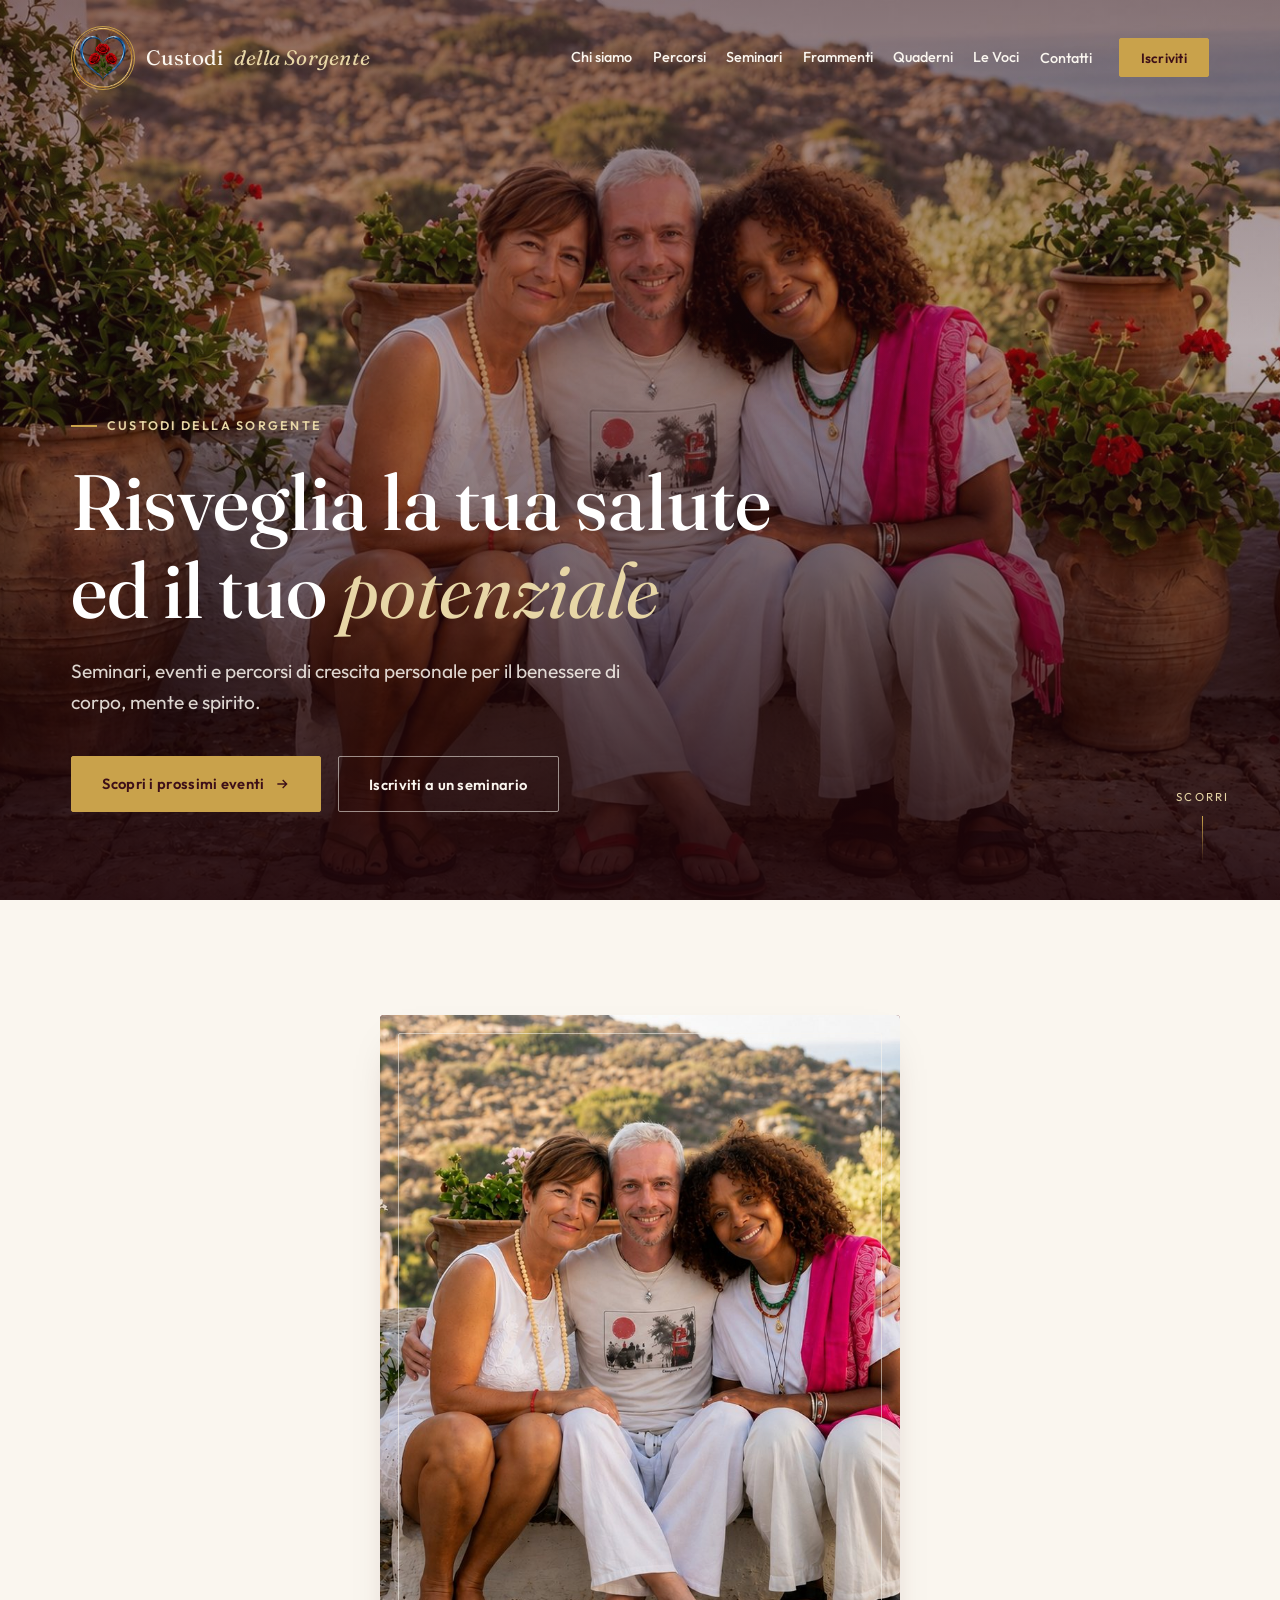
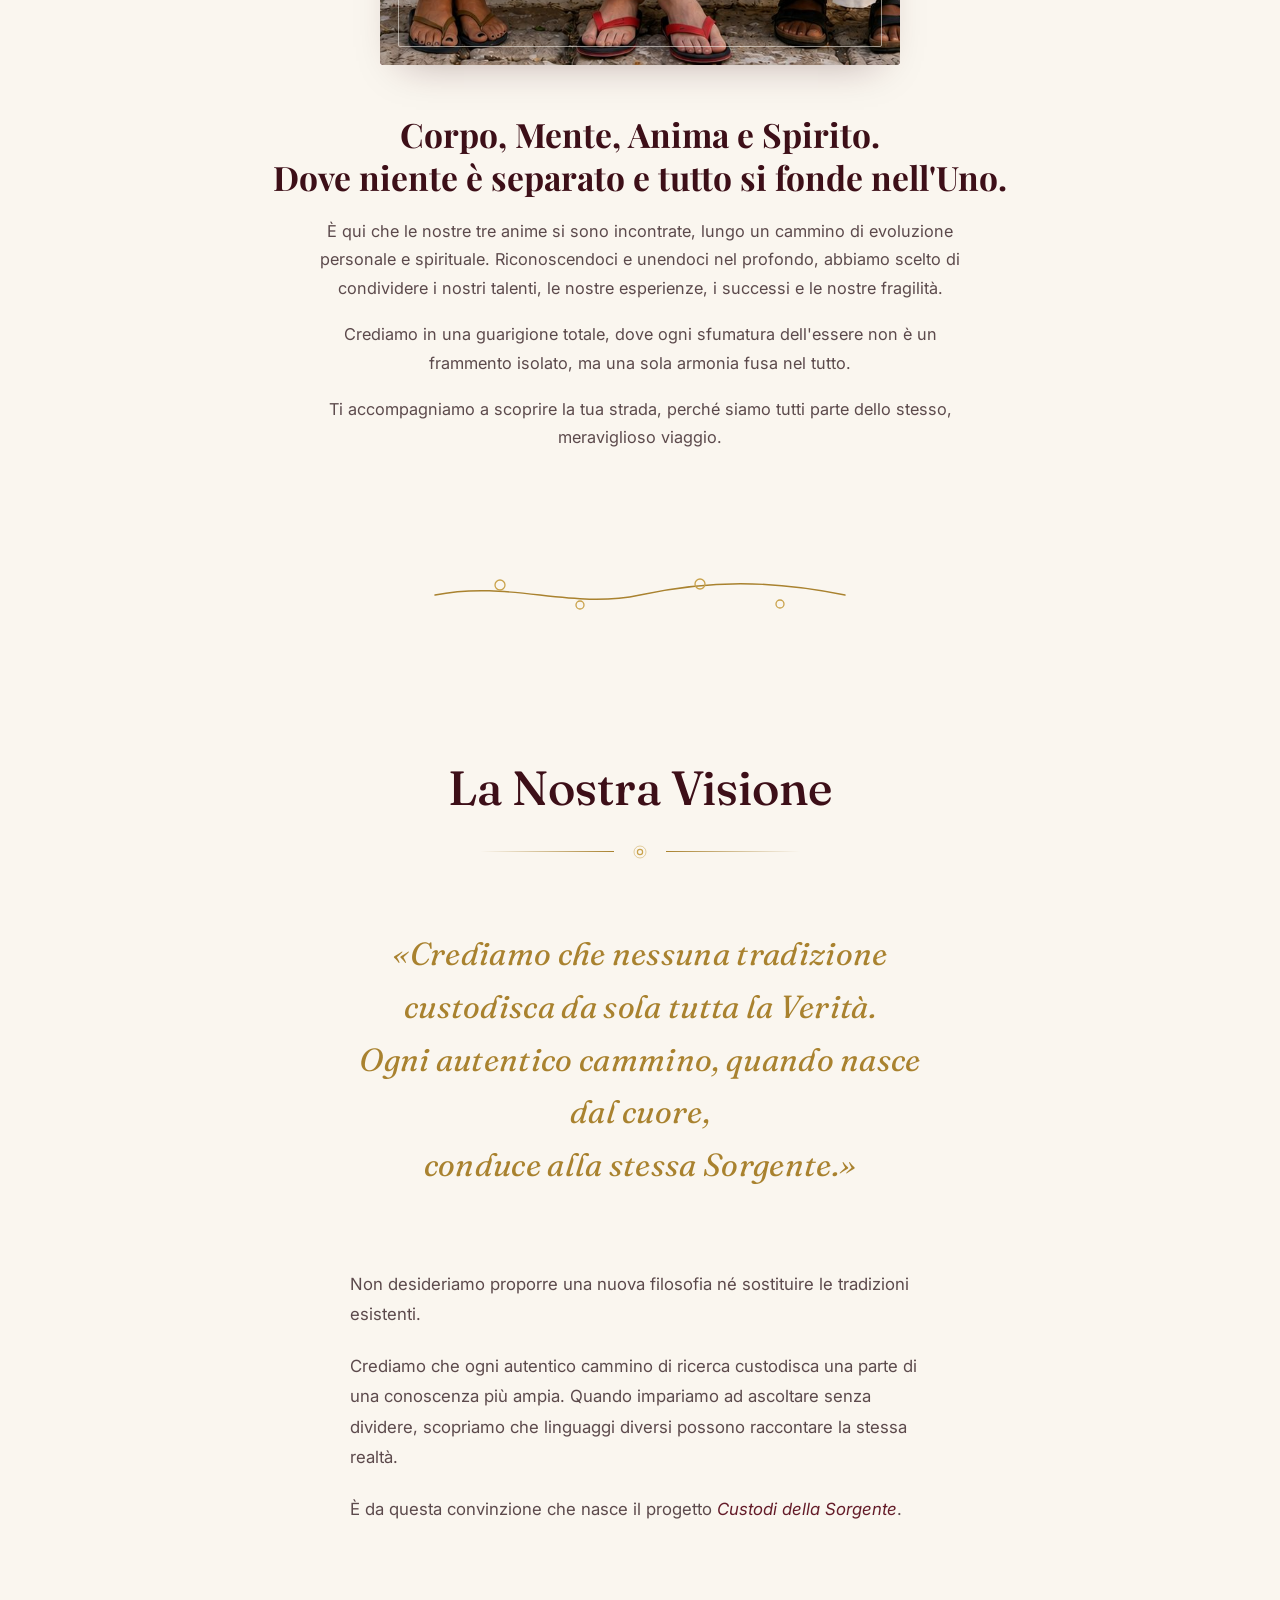
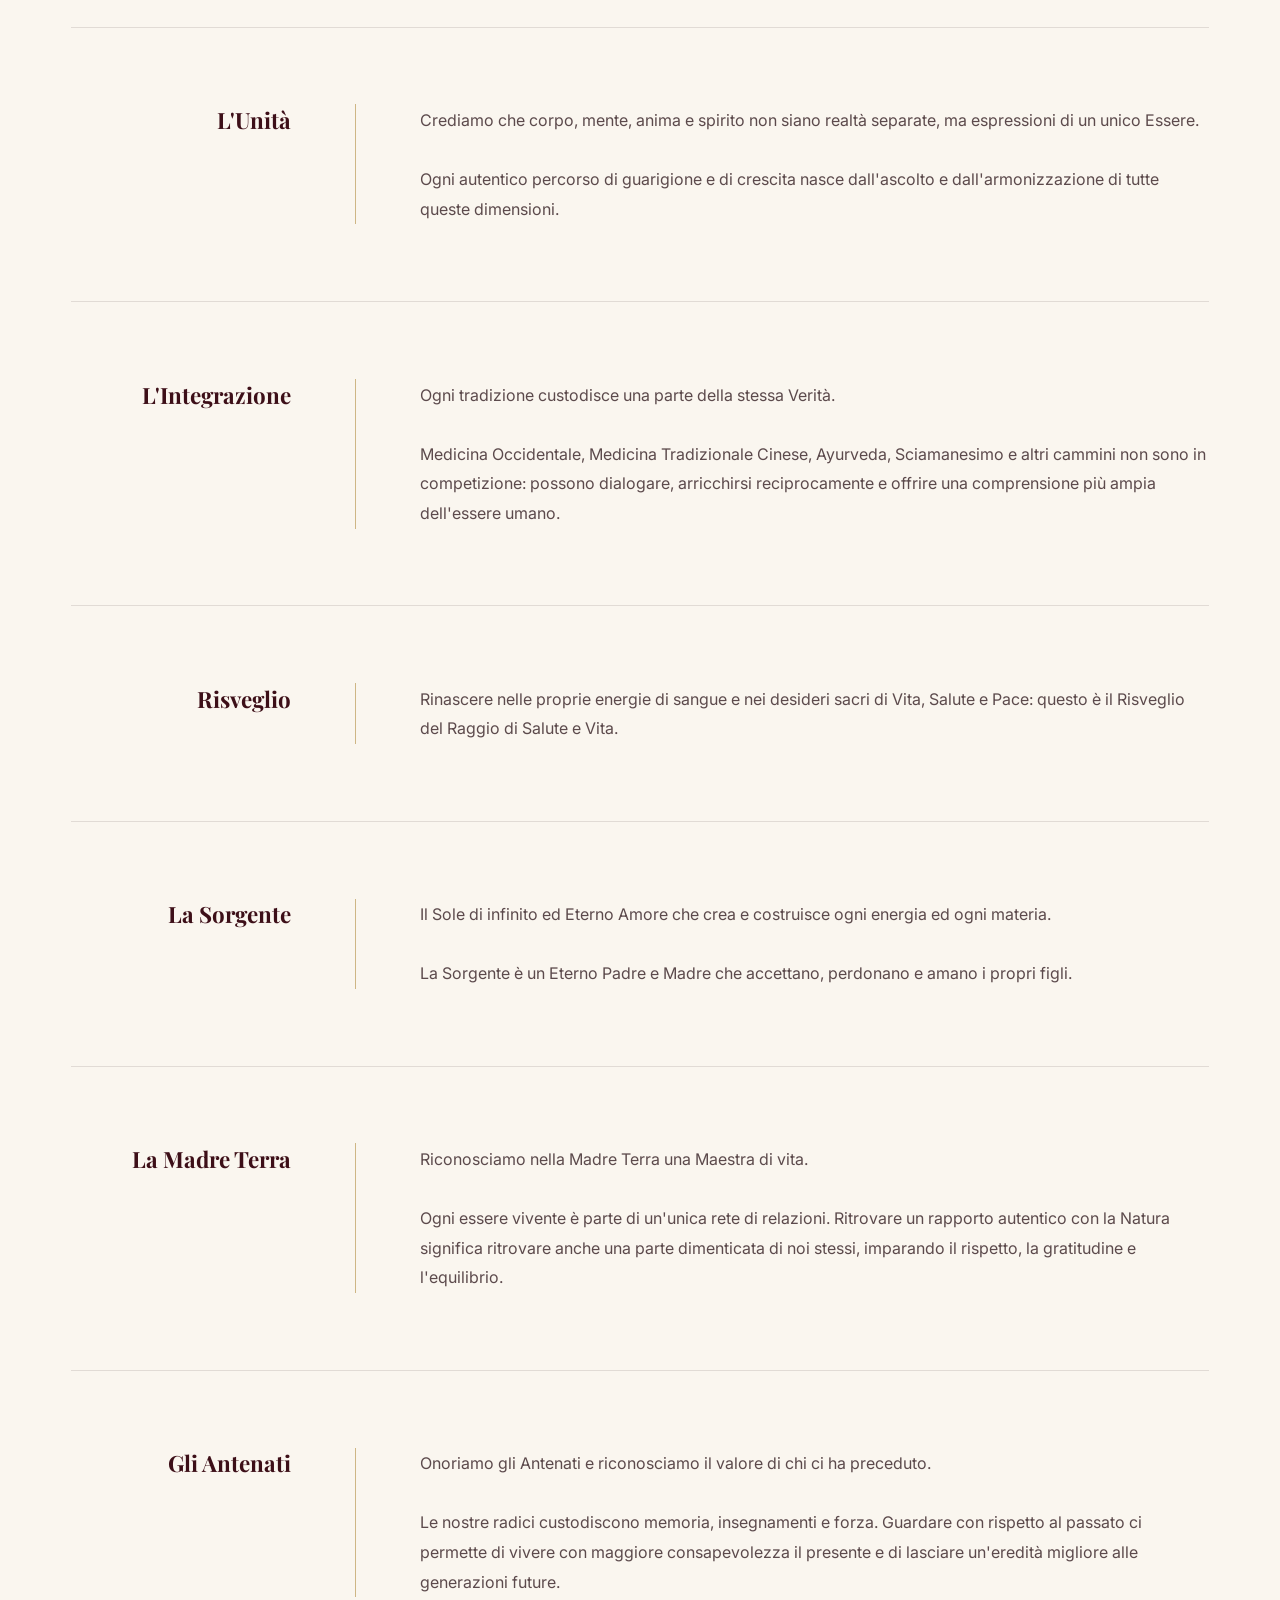
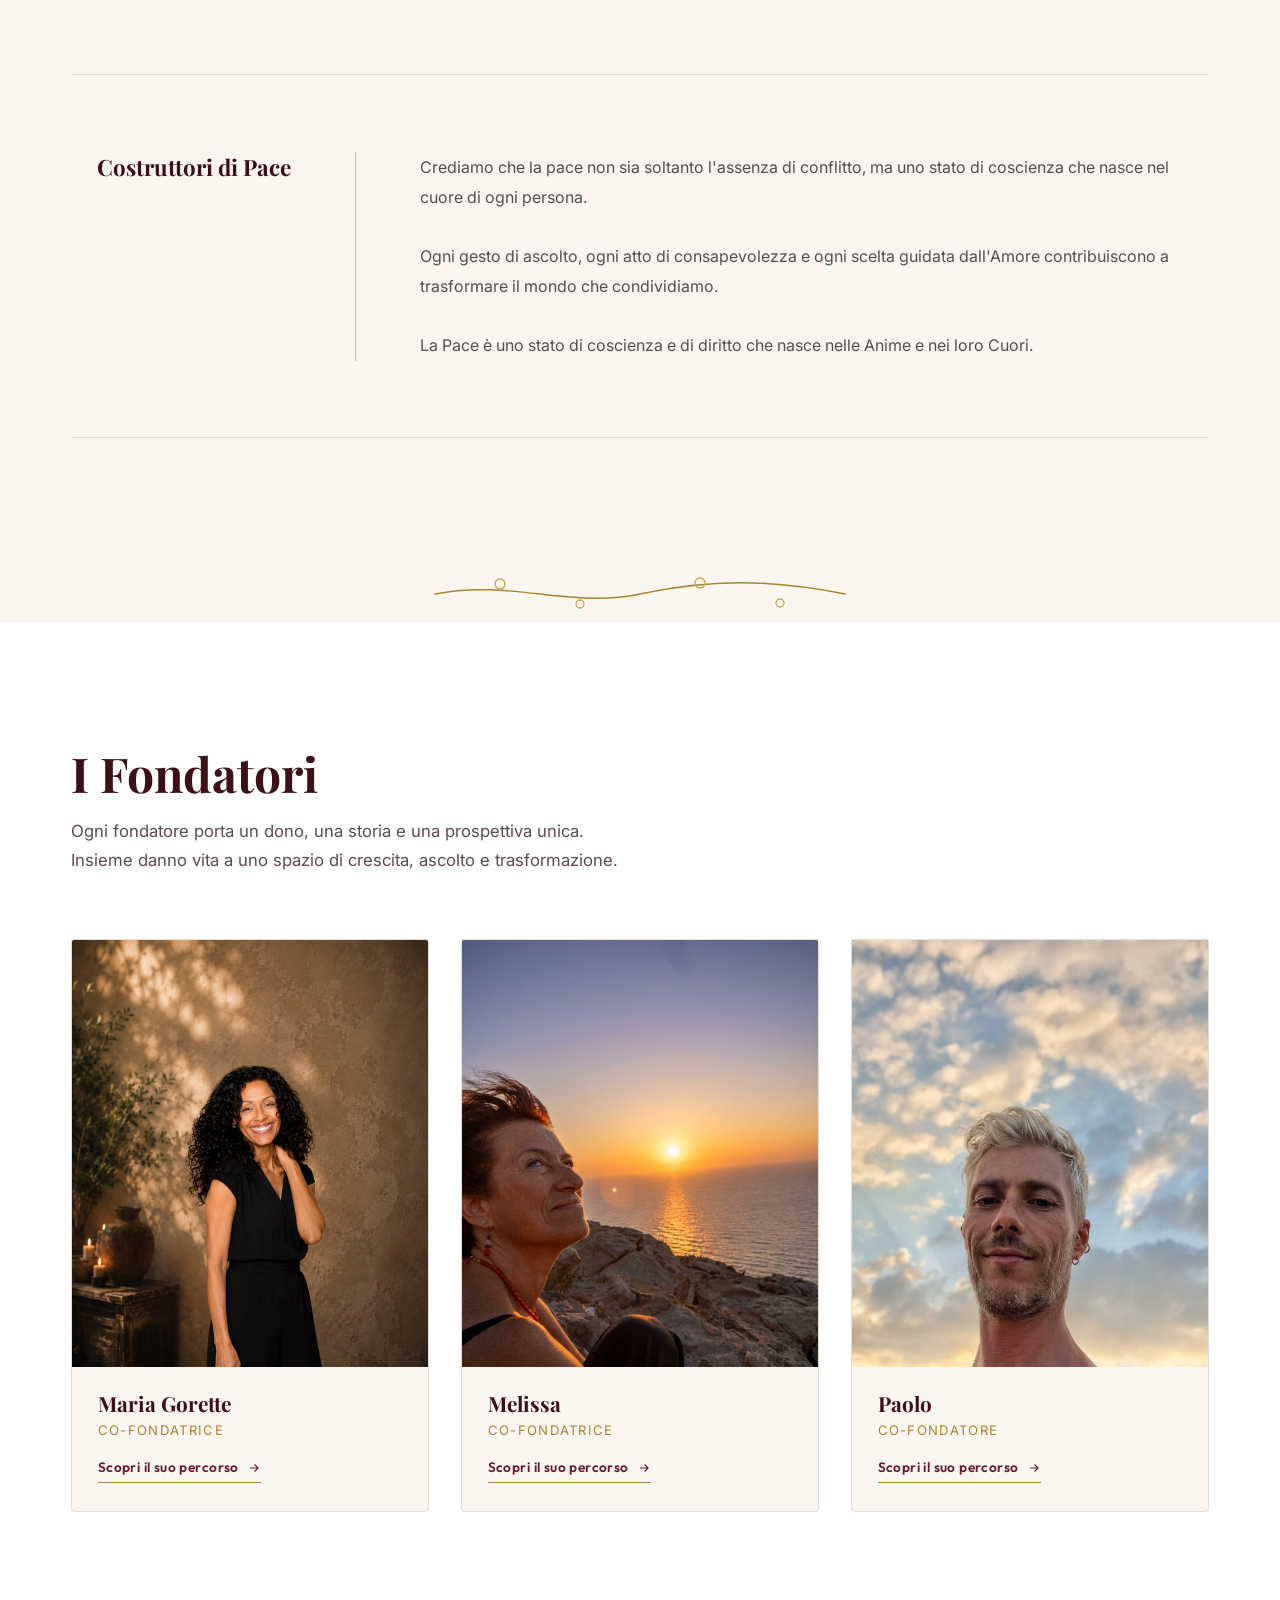
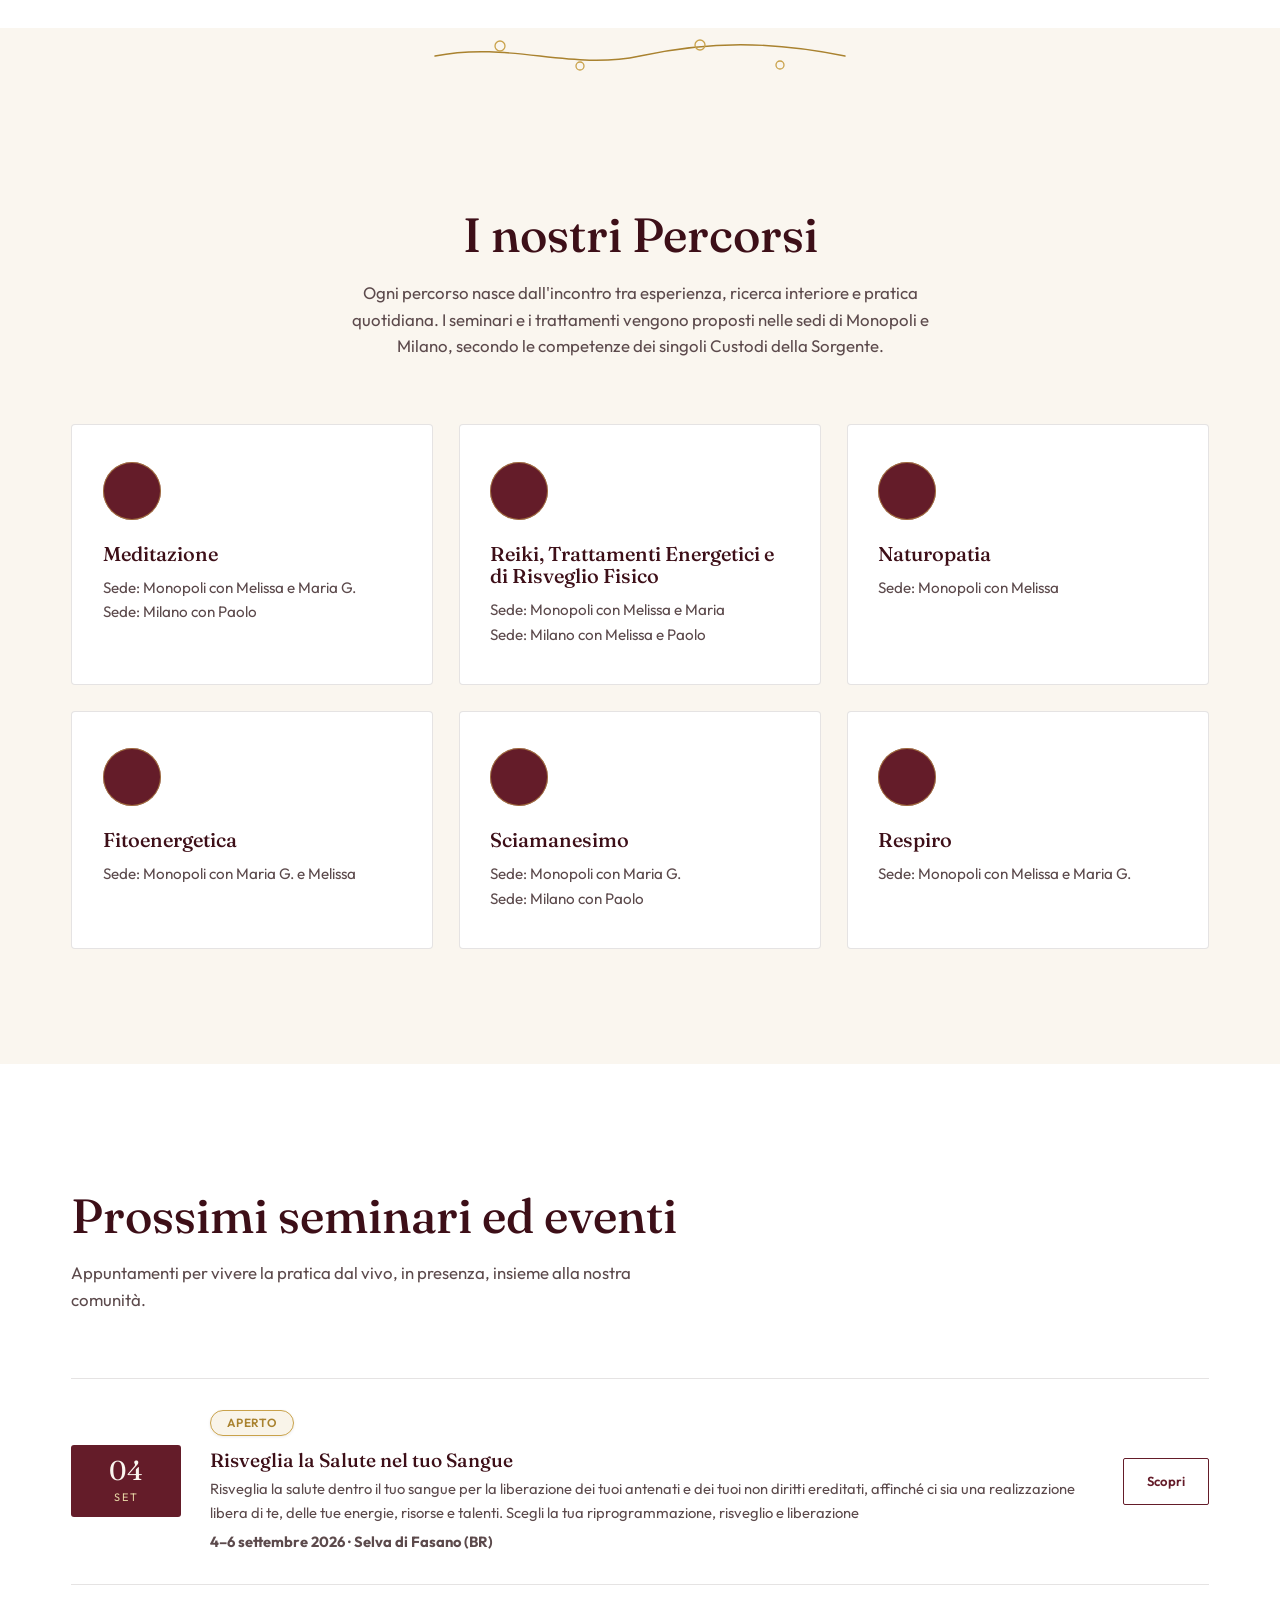
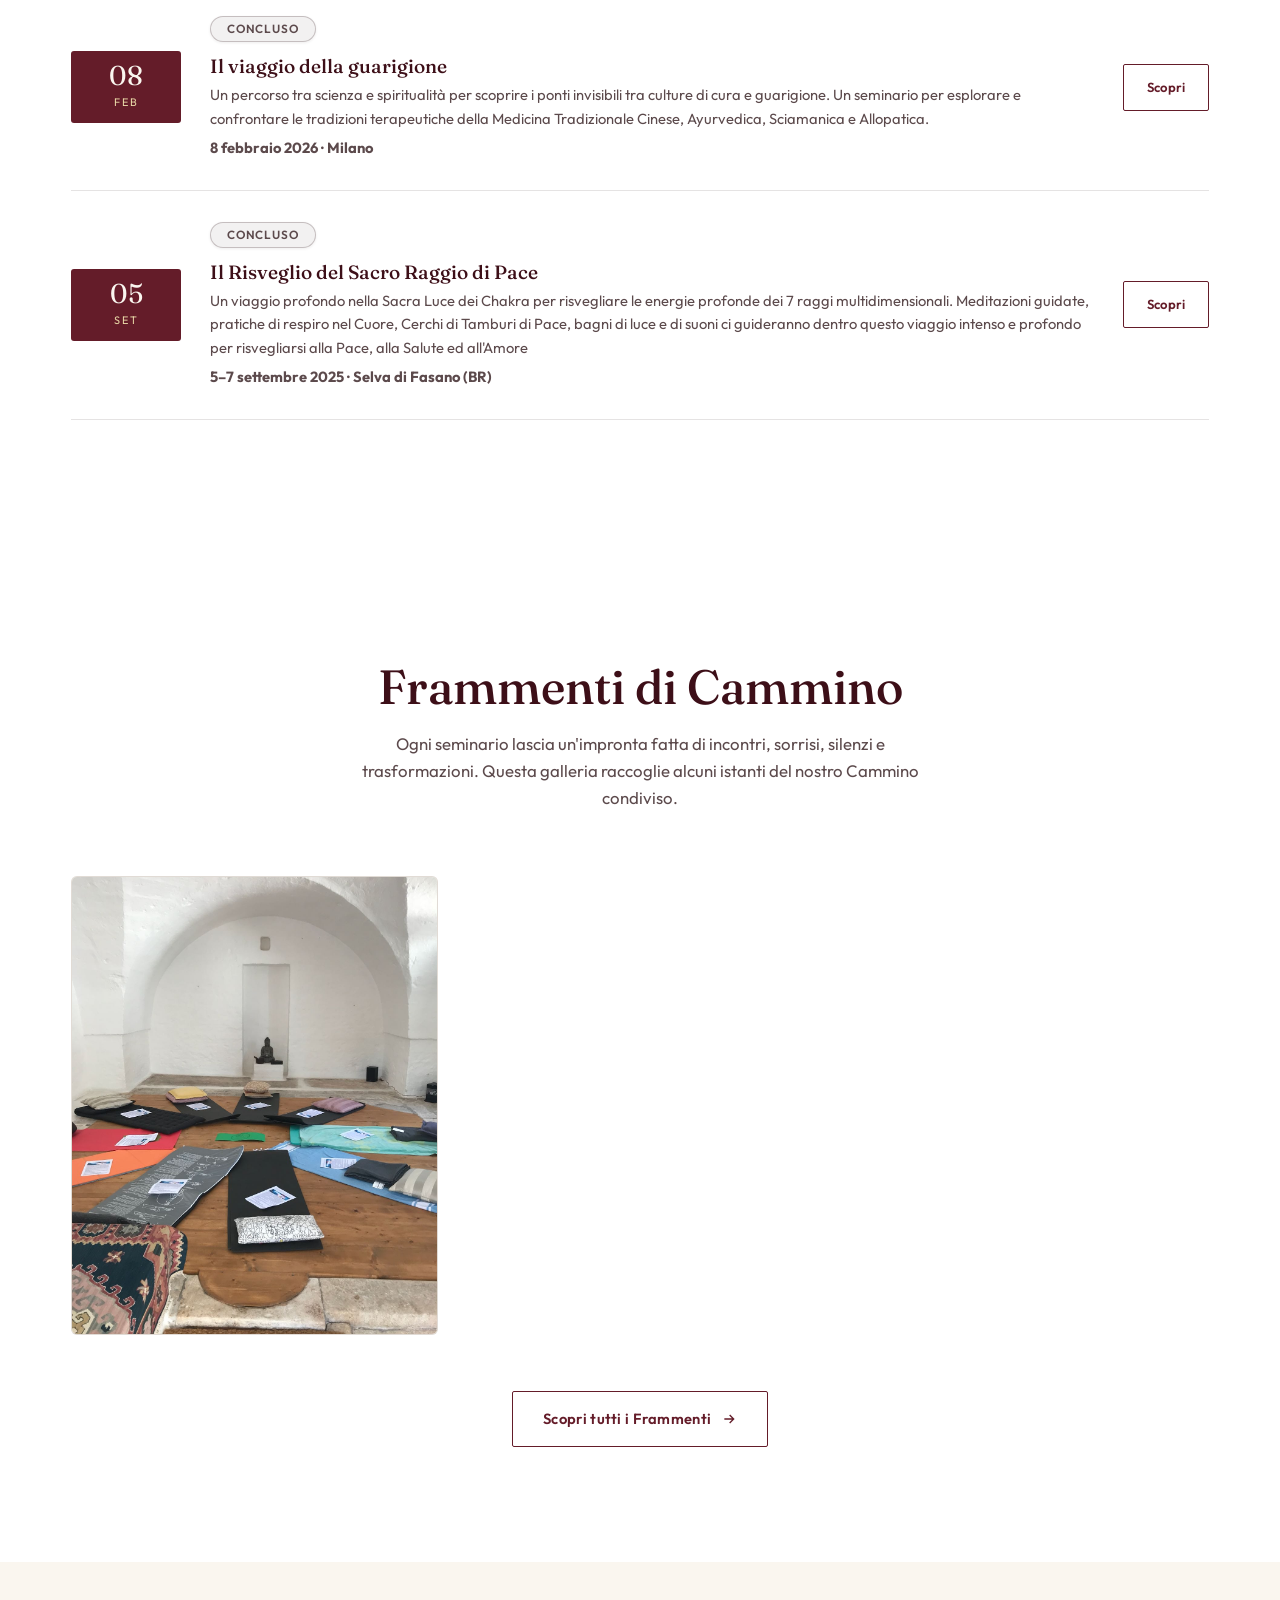
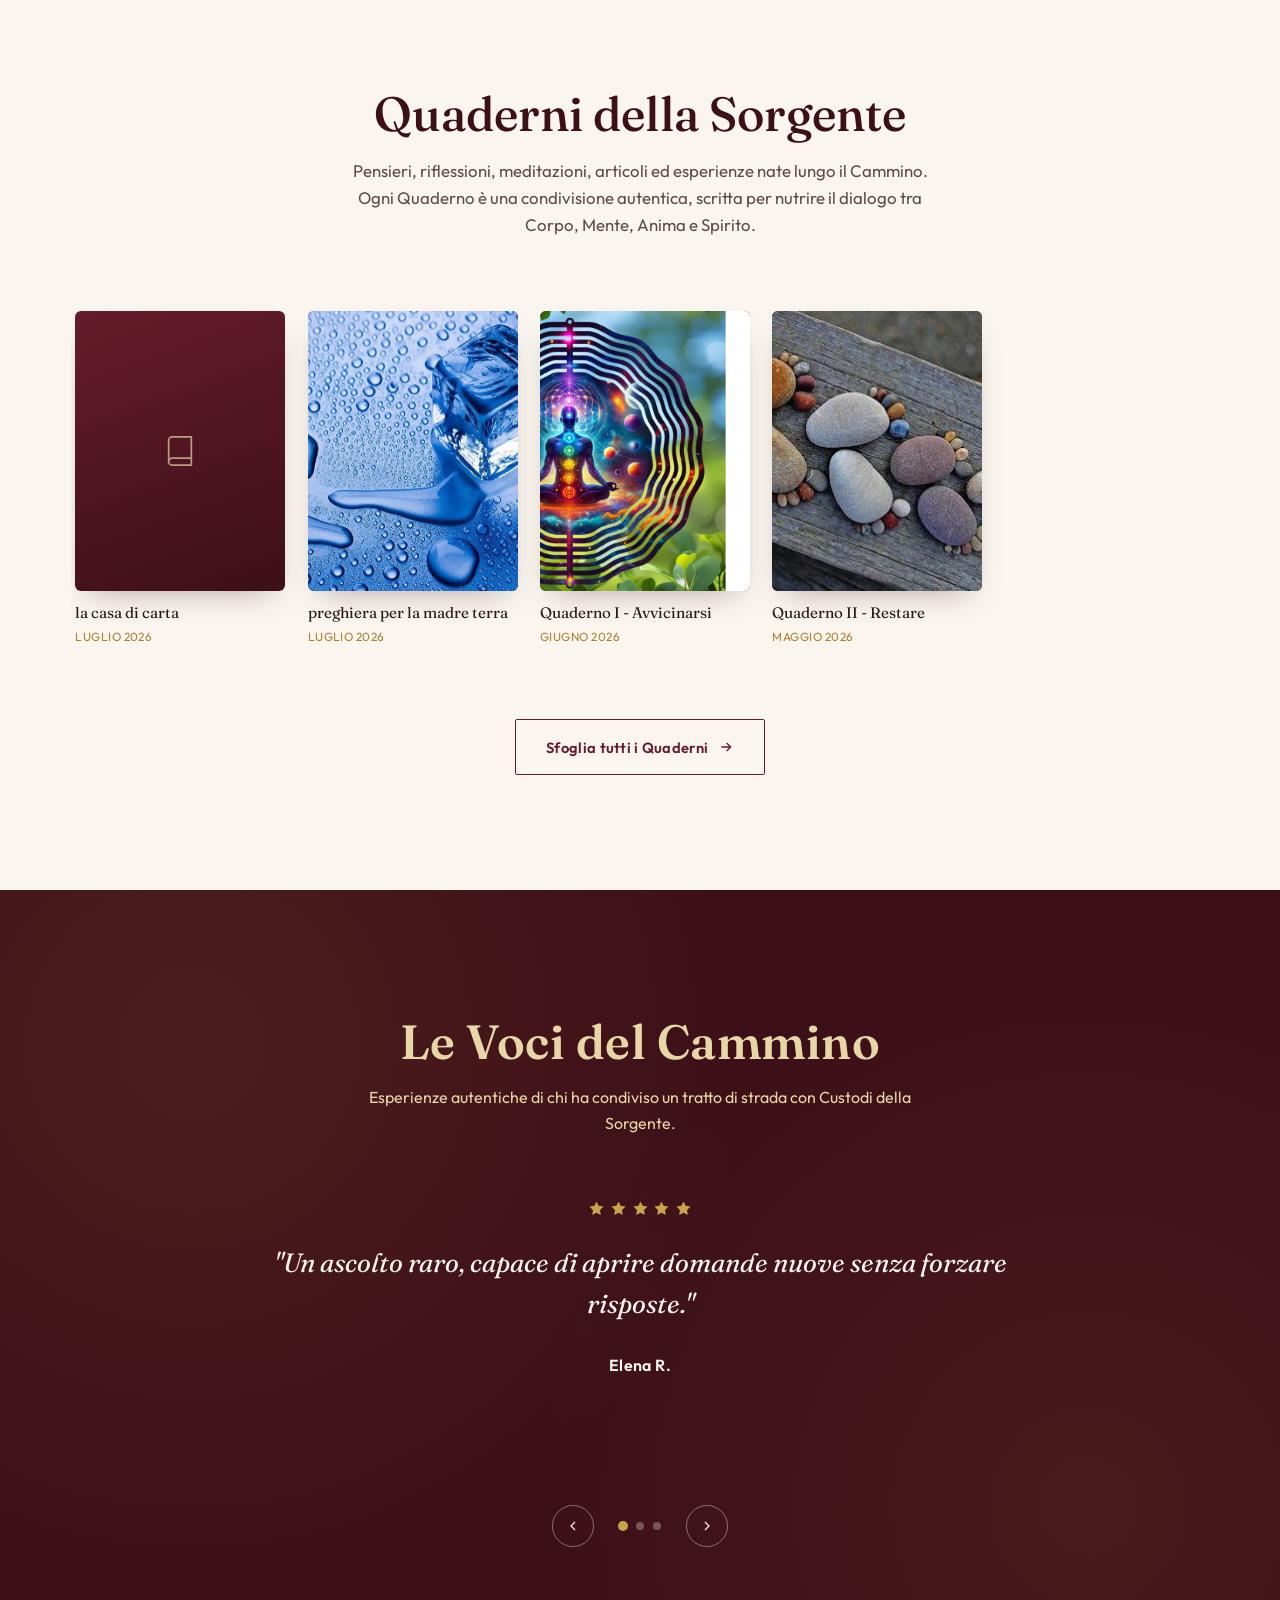
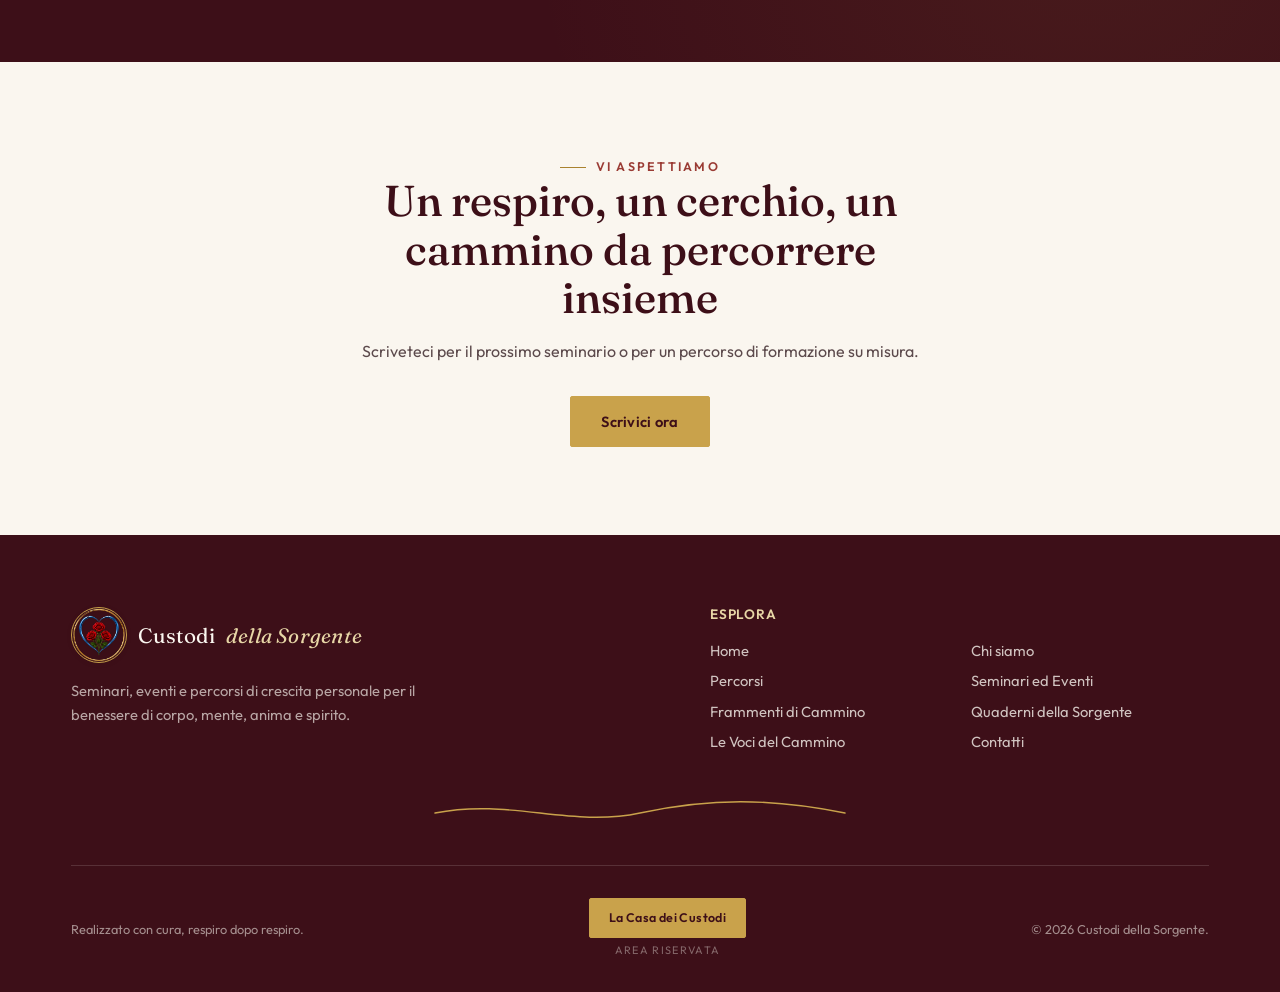
==== commit 51b2f343: "Add files via upload" ====
--- a/index.html
+++ b/index.html
@@ -795,7 +795,7 @@
     <div class="footer-bottom">
       <span>Realizzato con cura, respiro dopo respiro.</span>
       <div class="footer-casa-wrap">
-        <a href="casa-dei-custodi.html" class="btn footer-casa-btn">La Casa dei Custodi</a>
+        <a href="https://app.pagescms.org/" target="_blank" rel="noopener" class="btn footer-casa-btn">La Casa dei Custodi</a>
         <span class="footer-casa-label">Area riservata</span>
       </div>
       <span>© <span id="year"></span> Custodi della Sorgente.</span>
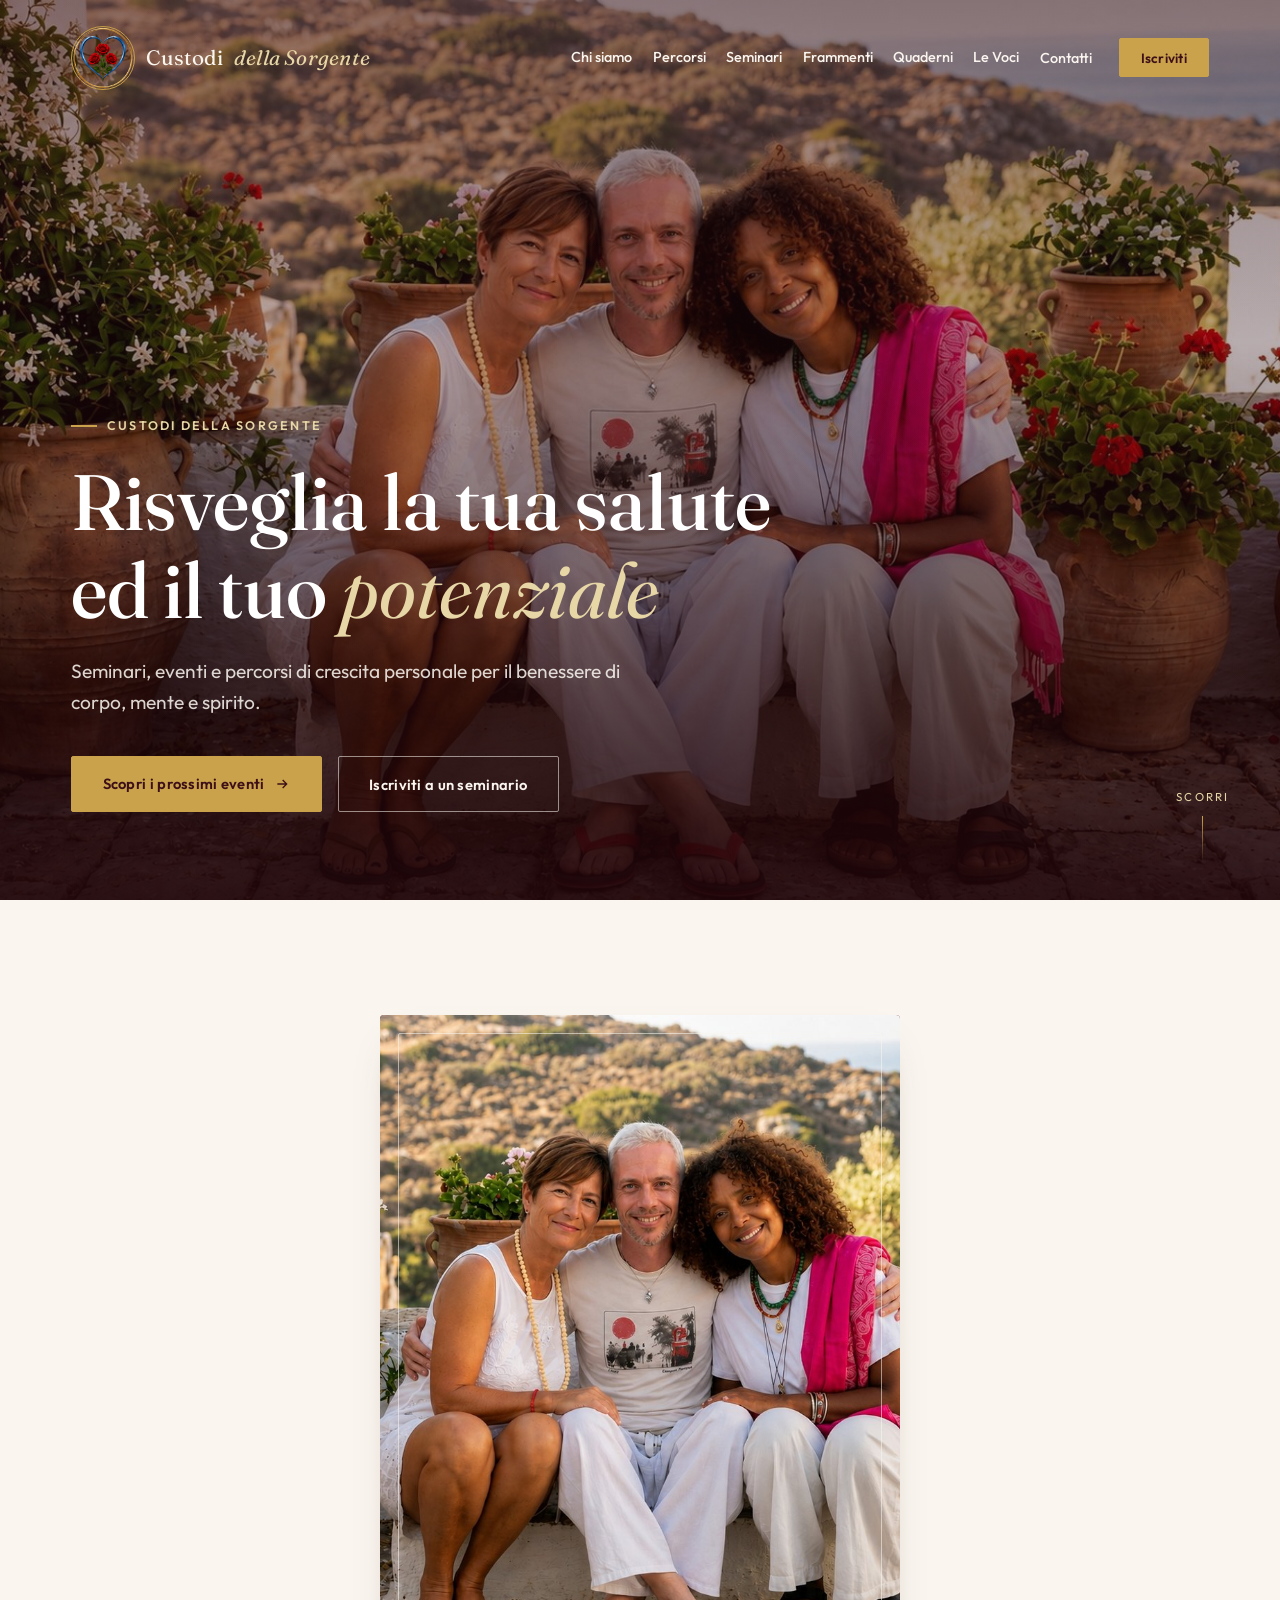
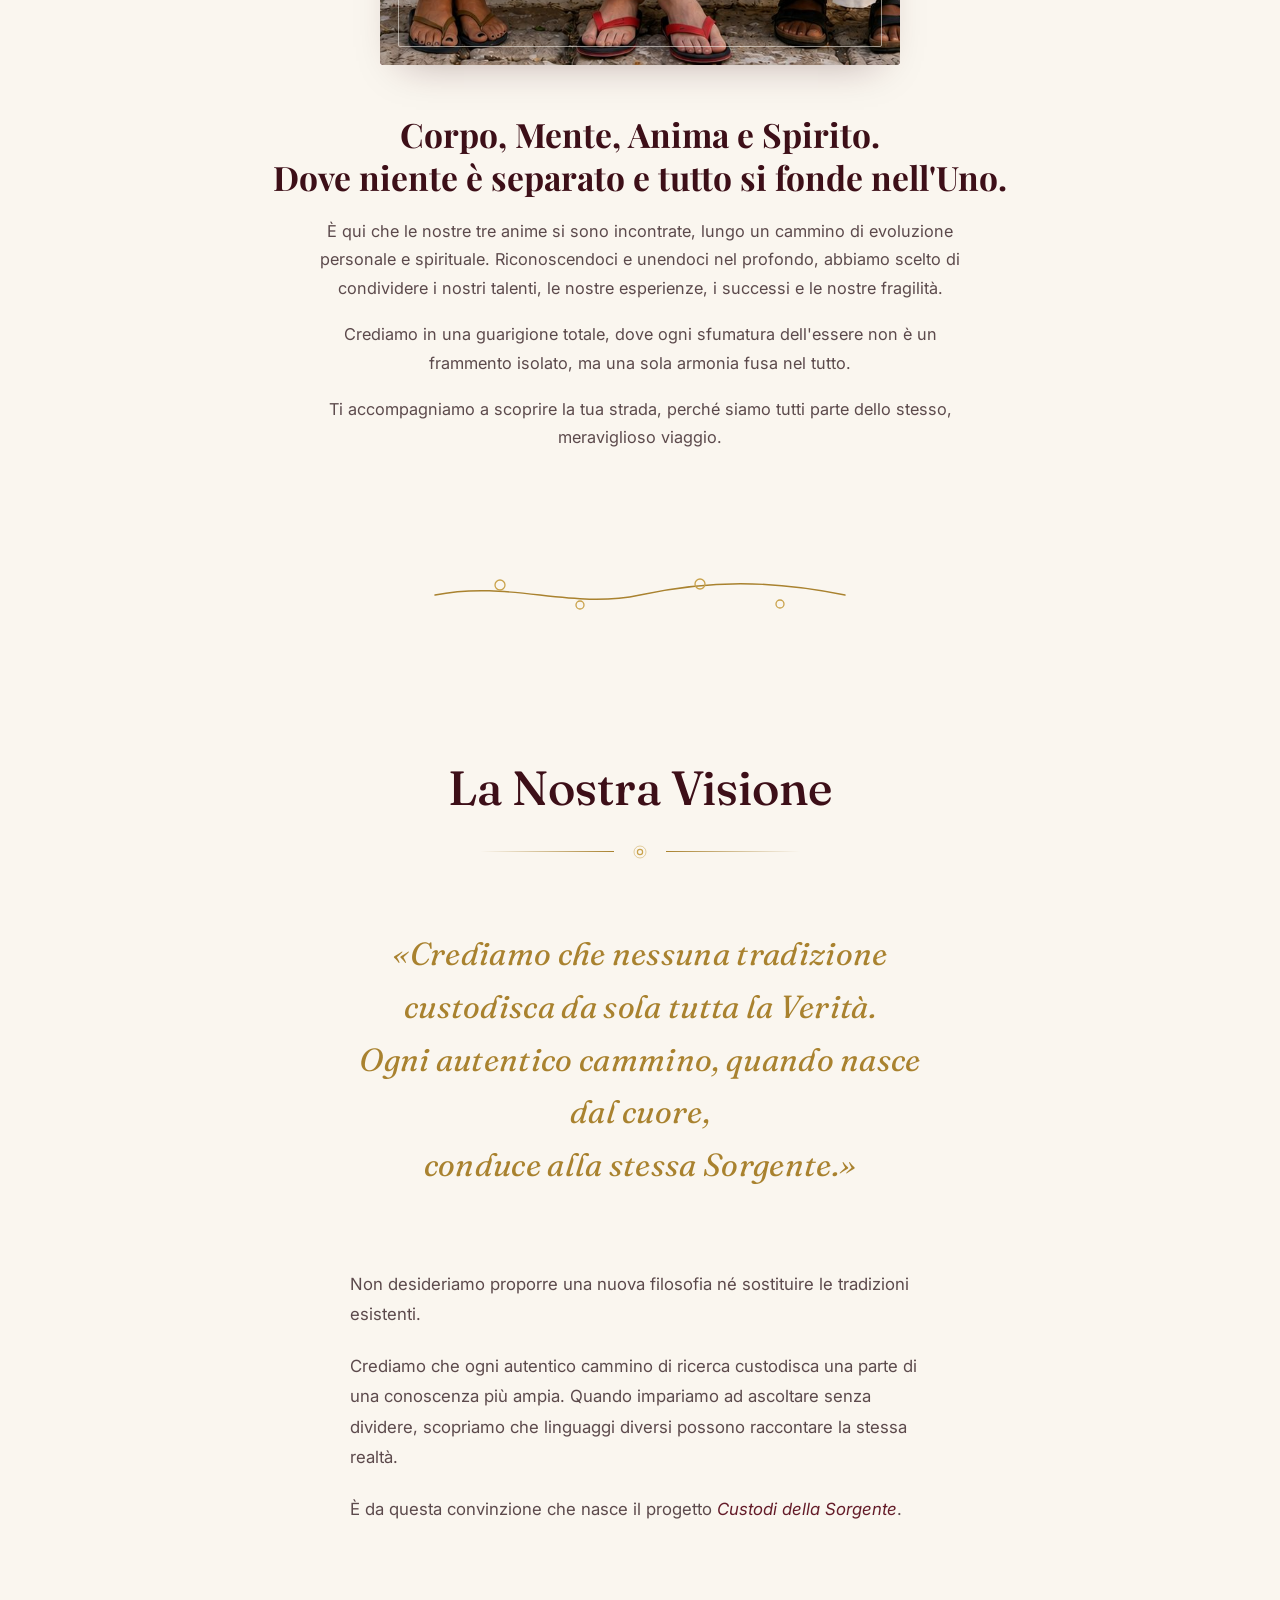
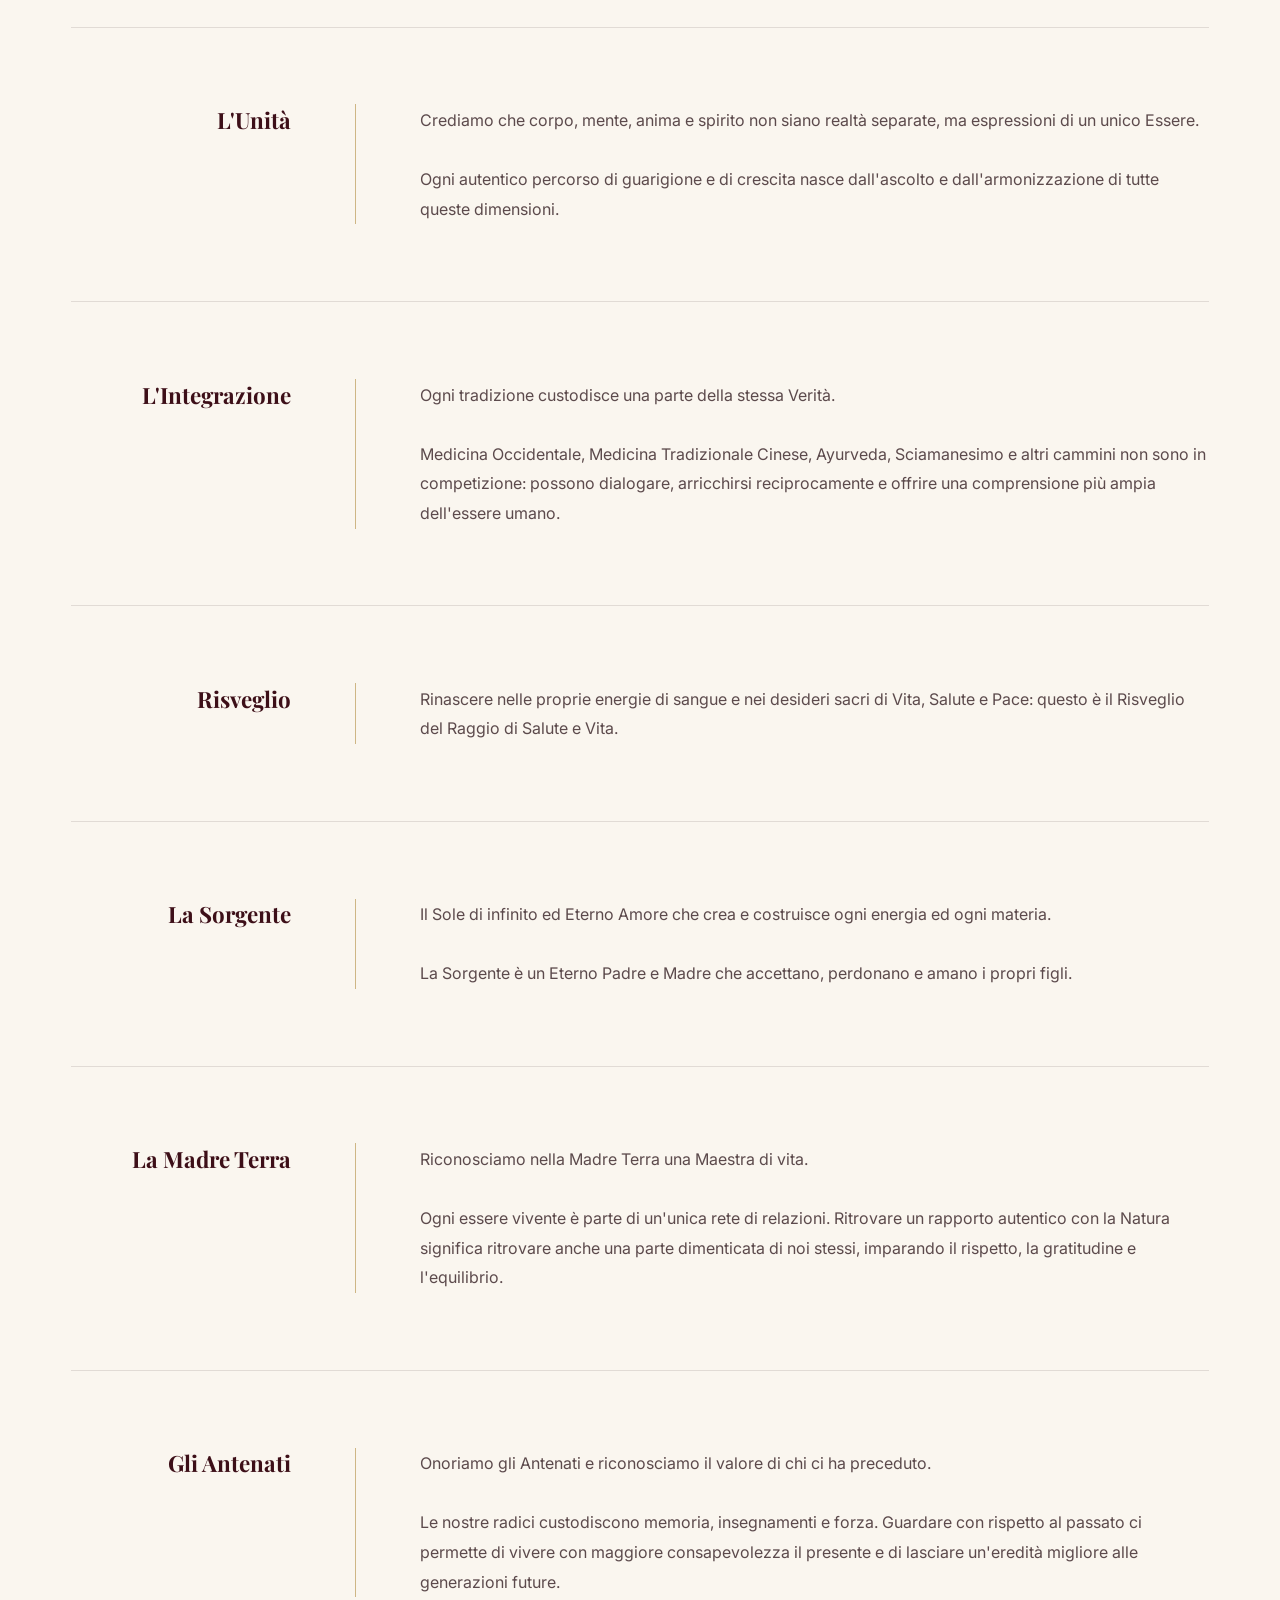
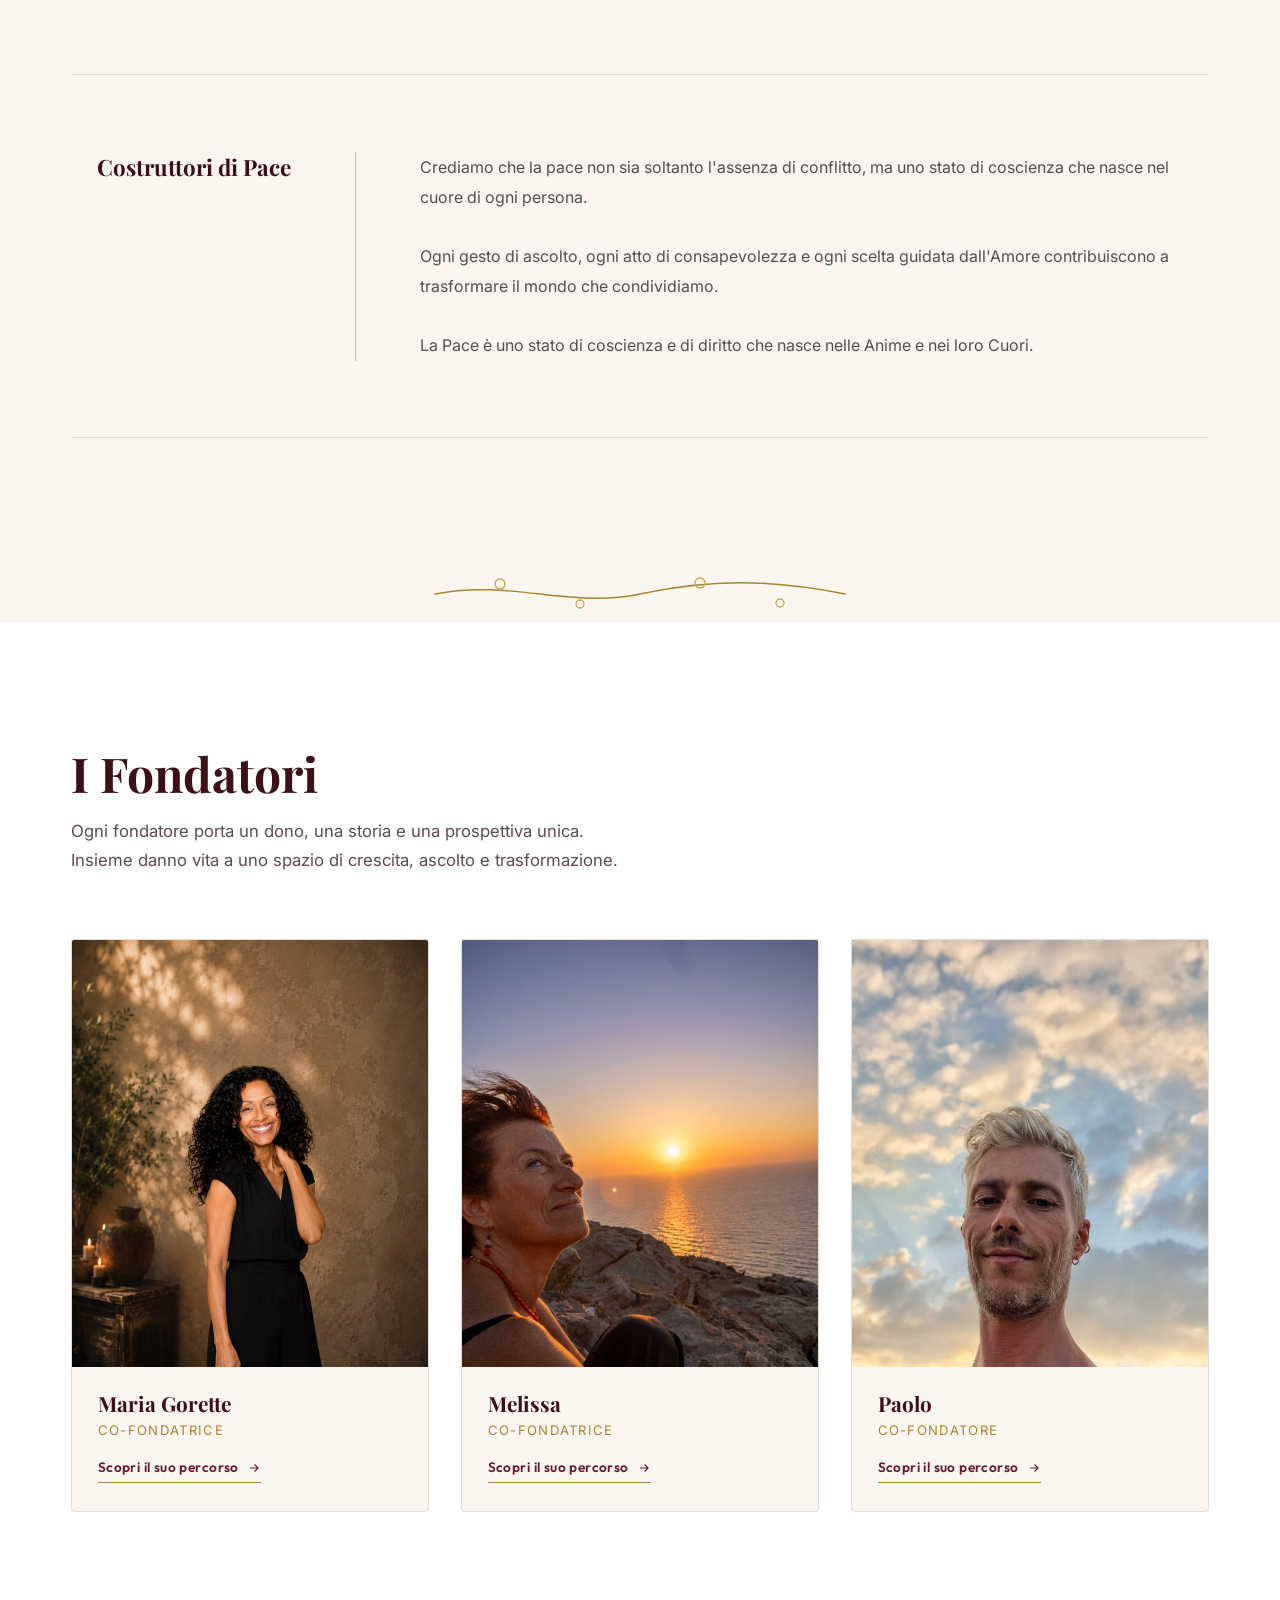
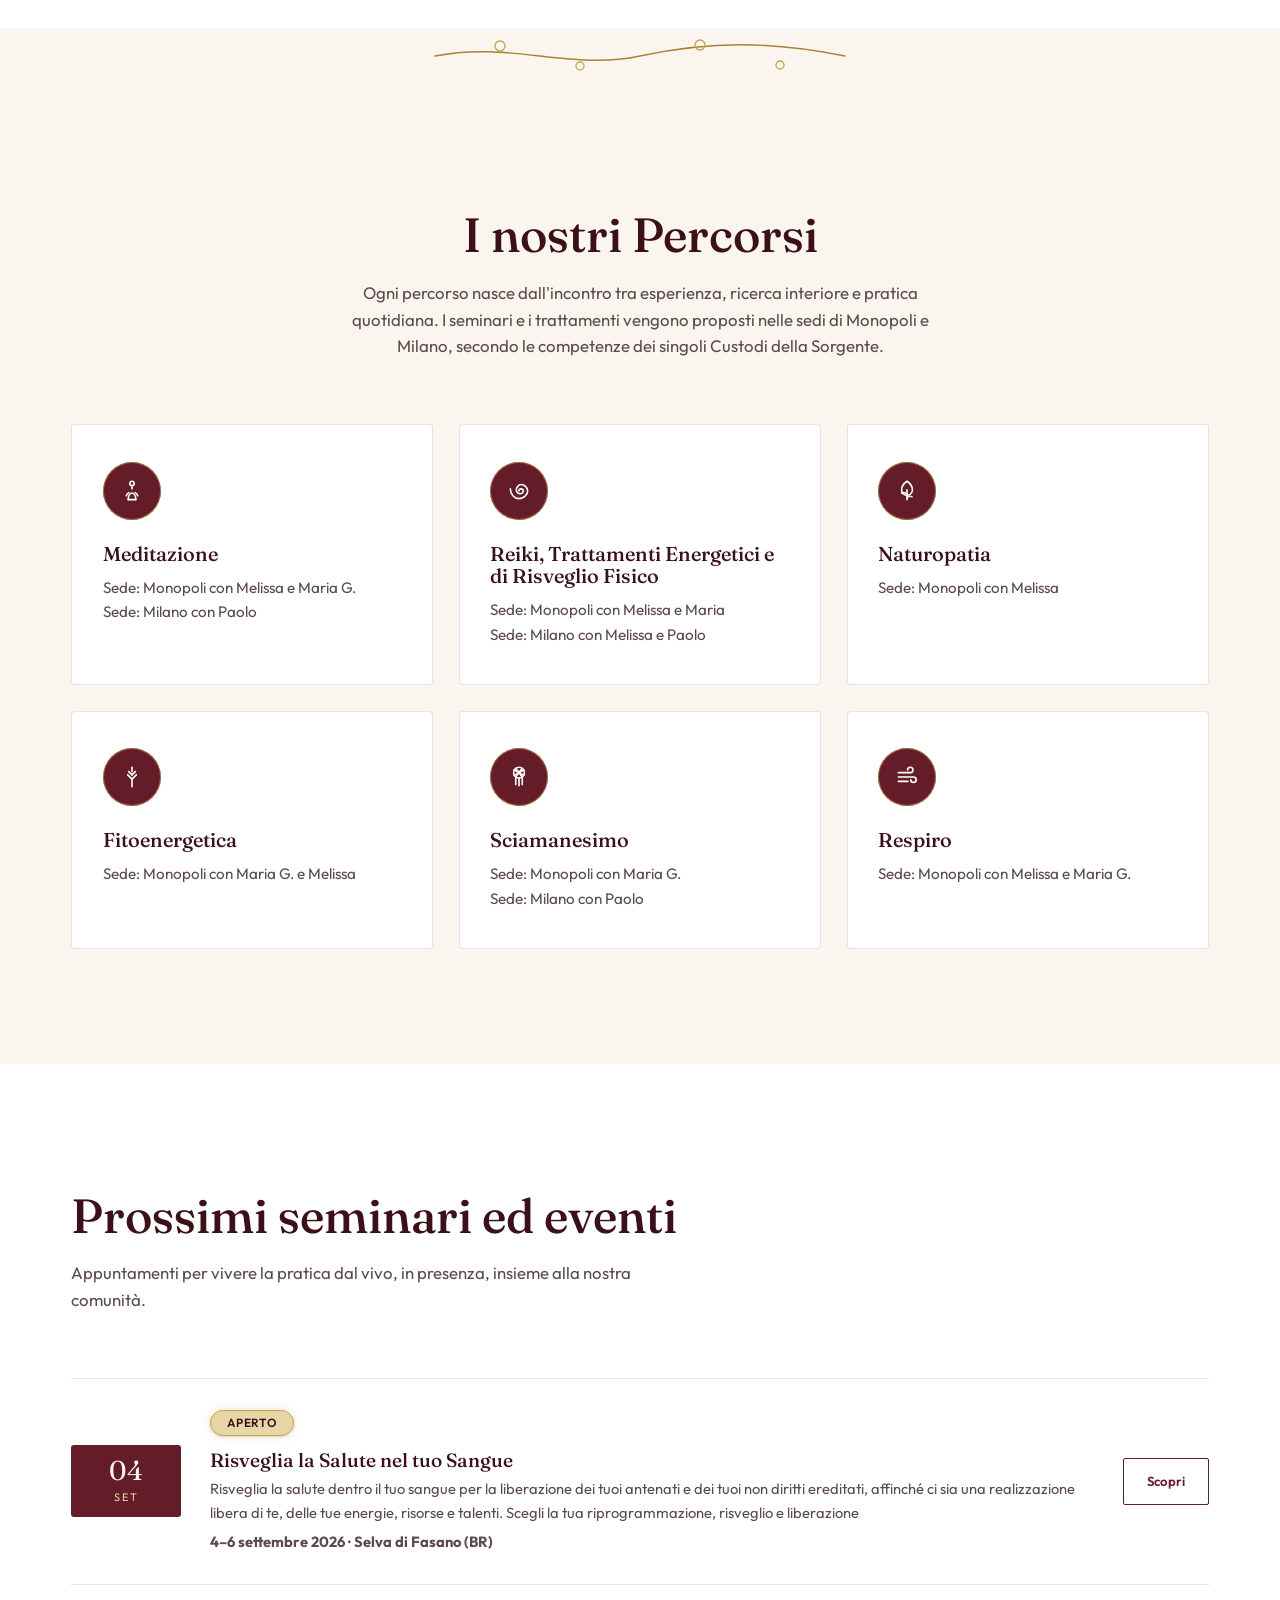
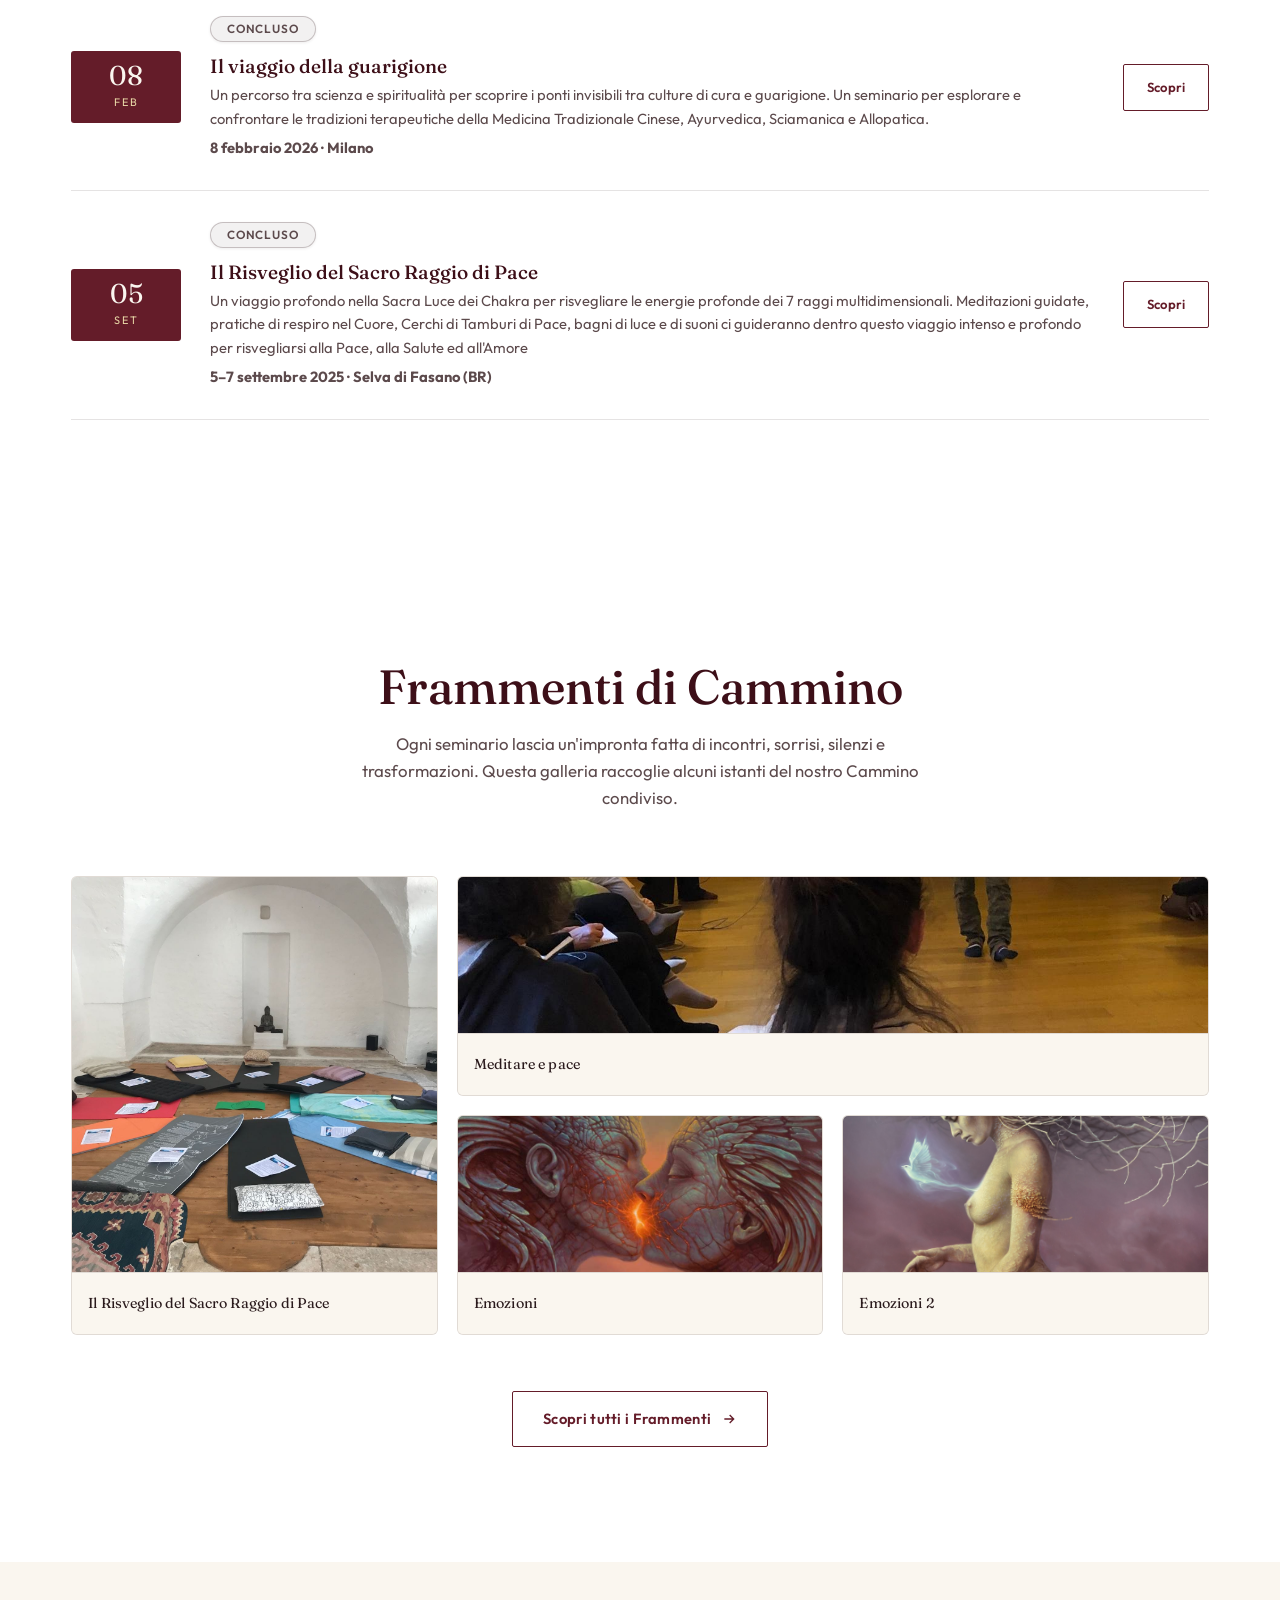
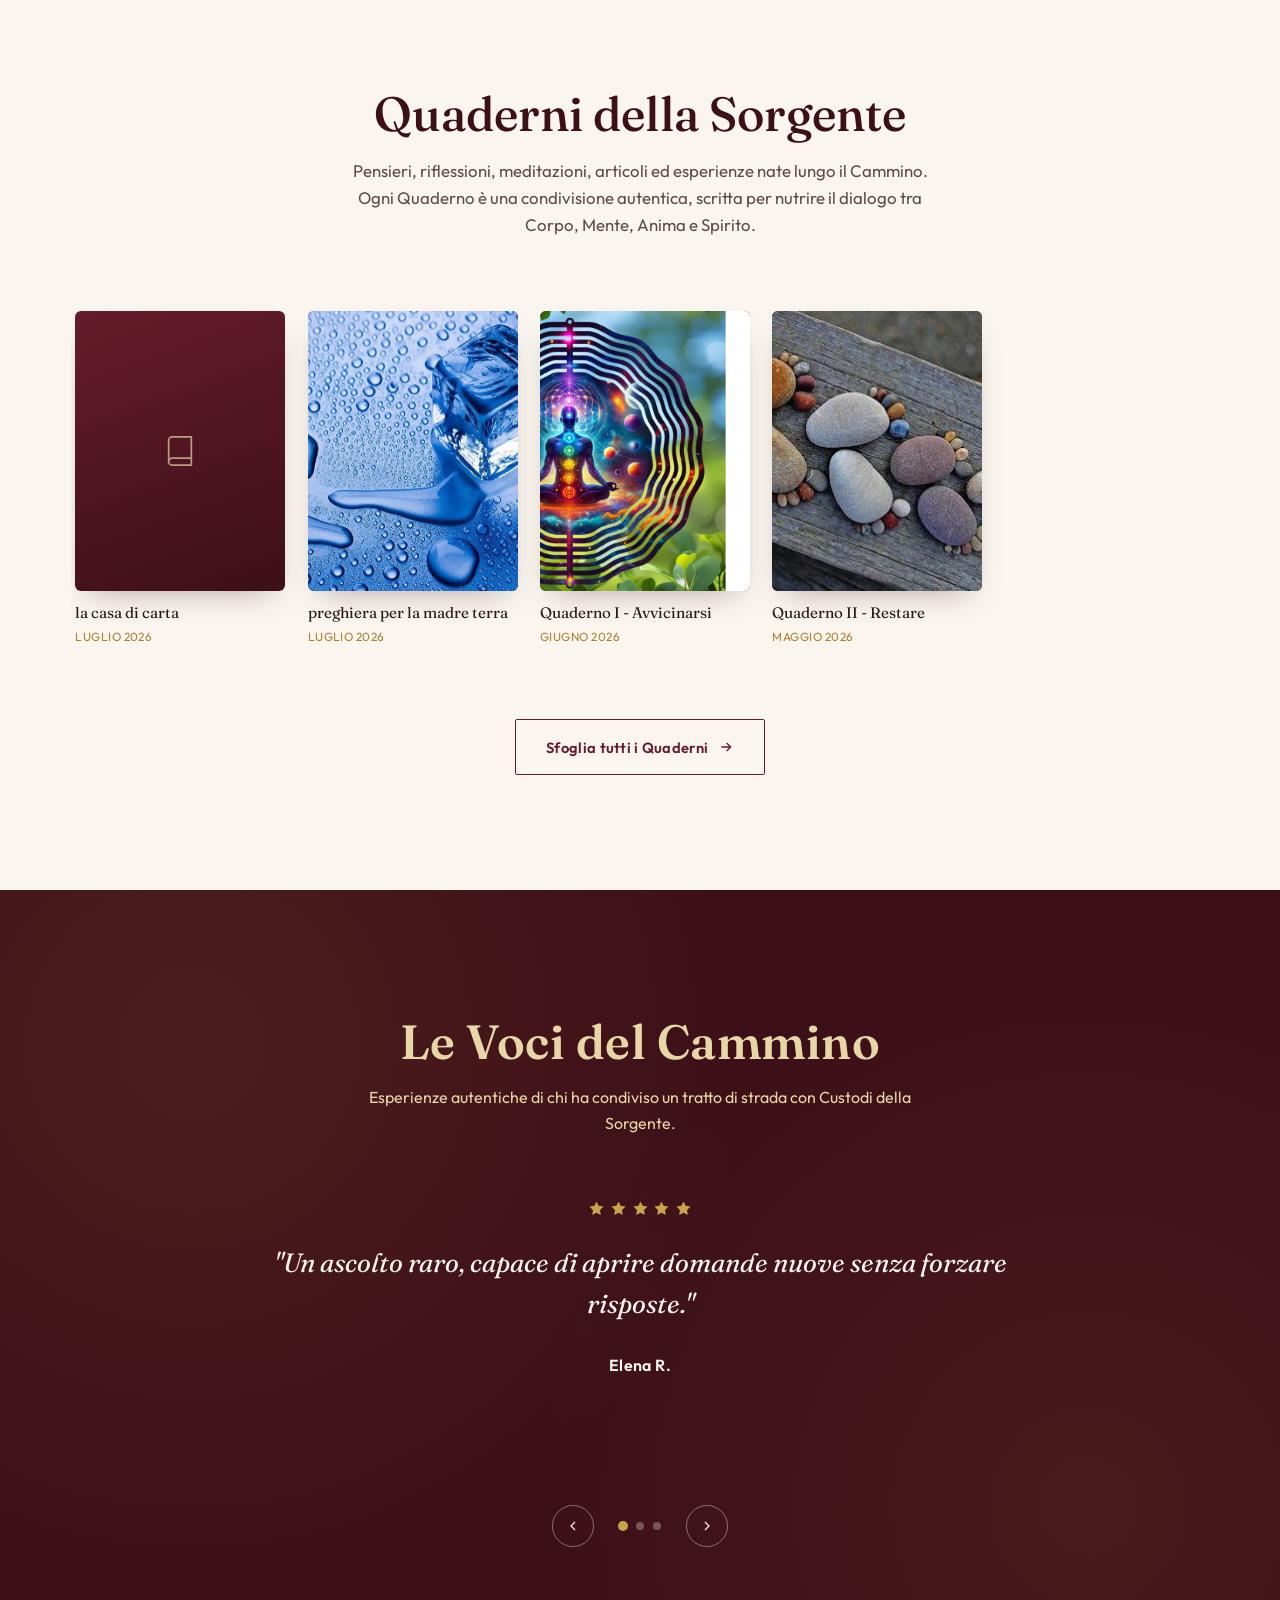
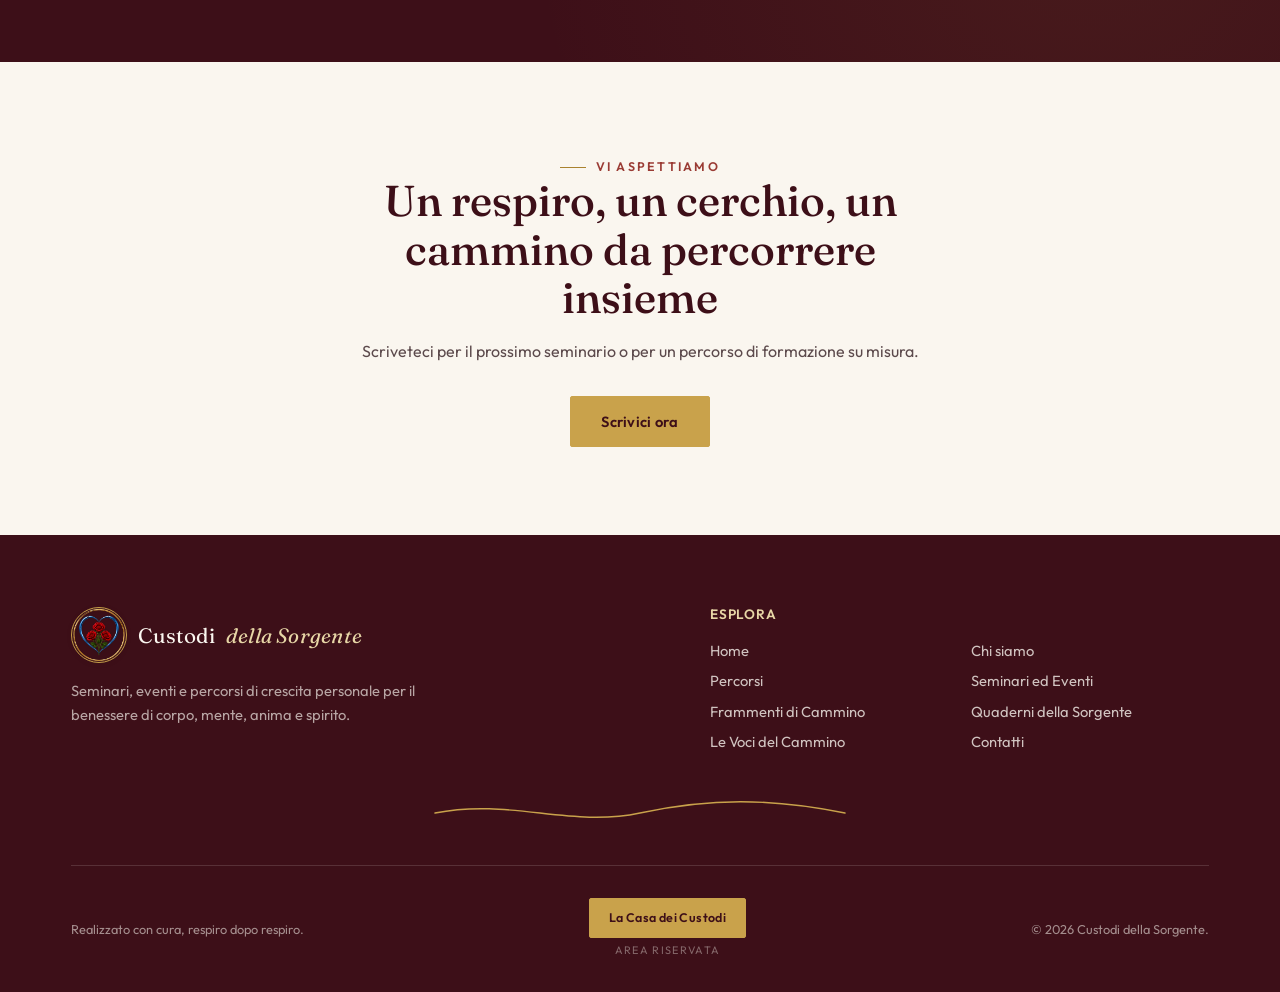
==== commit 79412b05: "Add files via upload" ====
--- a/index.html
+++ b/index.html
@@ -371,37 +371,78 @@
     <div class="services-grid reveal-stagger">
 
       <div class="service-card">
-        <div class="seal"></div>
+        <div class="seal">
+          <svg viewBox="0 0 24 24" fill="none" stroke="currentColor" stroke-width="1.5" stroke-linecap="round" stroke-linejoin="round">
+            <circle cx="12" cy="5" r="2"/>
+            <path d="M12 7v3"/>
+            <path d="M8.5 20c0-3.5 1.6-6 3.5-6s3.5 2.5 3.5 6"/>
+            <path d="M8.5 20h7"/>
+            <path d="M9 13.5c-1 .6-1.8 1.6-2.3 2.8"/>
+            <path d="M15 13.5c1 .6 1.8 1.6 2.3 2.8"/>
+          </svg>
+        </div>
         <h3>Meditazione</h3>
         <p>Sede: Monopoli con Melissa e Maria G.<br>Sede: Milano con Paolo</p>
       </div>
 
       <div class="service-card">
-        <div class="seal"></div>
+        <div class="seal">
+          <svg viewBox="0 0 24 24" fill="none" stroke="currentColor" stroke-width="1.5" stroke-linecap="round" stroke-linejoin="round">
+            <path d="M12 12c0-1.1.9-2 2-2s2 .9 2 2-1.3 2.5-3 2.5S9.5 12.9 9.5 11S11.2 6 14 6s6 2.7 6 6-3.6 7-8 7-8-4-8-9"/>
+          </svg>
+        </div>
         <h3>Reiki, Trattamenti Energetici e di Risveglio Fisico</h3>
         <p>Sede: Monopoli con Melissa e Maria<br>Sede: Milano con Melissa e Paolo</p>
       </div>
 
       <div class="service-card">
-        <div class="seal"></div>
+        <div class="seal">
+          <svg viewBox="0 0 24 24" fill="none" stroke="currentColor" stroke-width="1.5" stroke-linecap="round" stroke-linejoin="round">
+            <path d="M12 3c3 2 5 5 5 8a5 5 0 0 1-10 0c0-3 2-6 5-8z"/>
+            <path d="M12 11v9"/>
+            <path d="M12 15c-1.5-1.5-3.5-1.8-5-1"/>
+            <path d="M12 18c1.5-1.2 3.3-1.4 4.6-.6"/>
+          </svg>
+        </div>
         <h3>Naturopatia</h3>
         <p>Sede: Monopoli con Melissa</p>
       </div>
 
       <div class="service-card">
-        <div class="seal"></div>
+        <div class="seal">
+          <svg viewBox="0 0 24 24" fill="none" stroke="currentColor" stroke-width="1.5" stroke-linecap="round" stroke-linejoin="round">
+            <path d="M12 21v-7"/>
+            <path d="M12 14l-4-4"/>
+            <path d="M12 14l4-4"/>
+            <path d="M12 10l-3-3"/>
+            <path d="M12 10l3-3"/>
+            <path d="M12 7V3"/>
+          </svg>
+        </div>
         <h3>Fitoenergetica</h3>
         <p>Sede: Monopoli con Maria G. e Melissa</p>
       </div>
 
       <div class="service-card">
-        <div class="seal"></div>
+        <div class="seal">
+          <svg viewBox="0 0 24 24" fill="none" stroke="currentColor" stroke-width="1.5" stroke-linecap="round" stroke-linejoin="round">
+            <circle cx="12" cy="8" r="5"/>
+            <path d="M7.5 5.5l9 5M16.5 5.5l-9 5M9 4l6 8M15 4l-6 8"/>
+            <path d="M9 13v6M12 13v7M15 13v6"/>
+          </svg>
+        </div>
         <h3>Sciamanesimo</h3>
         <p>Sede: Monopoli con Maria G.<br>Sede: Milano con Paolo</p>
       </div>
 
       <div class="service-card">
-        <div class="seal"></div>
+        <div class="seal">
+          <svg viewBox="0 0 24 24" fill="none" stroke="currentColor" stroke-width="1.5" stroke-linecap="round" stroke-linejoin="round">
+            <path d="M4 8h11a2.5 2.5 0 1 0-2.5-2.5"/>
+            <path d="M4 12h14a2.5 2.5 0 1 1-2.5 2.5"/>
+            <path d="M4 16h9"/>
+          </svg>
+        </div>
         <h3>Respiro</h3>
         <p>Sede: Monopoli con Melissa e Maria G.</p>
       </div>
--- a/style.css
+++ b/style.css
@@ -784,6 +784,7 @@
   box-shadow: inset 0 0 0 1px rgba(201, 162, 75, .6);
 }
 .seal svg { width: 26px; height: 26px; stroke: var(--gold-soft); fill: none; stroke-width: 1.5; }
+.service-card .seal svg { stroke: #FFFFFF; }
 .service-card h3 { font-size: 1.25rem; }
 .service-card p  { color: var(--ink-soft); margin-top: .7rem; font-size: .95rem; }
 
@@ -834,6 +835,12 @@
   box-shadow: 0 1px 3px rgba(42, 26, 28, .08);
   margin-bottom: .85rem;
 }
+.status-badge.is-aperto {
+  border-color: var(--gold);
+  color: var(--bordeaux-900);
+  background: var(--gold-soft);
+  box-shadow: 0 1px 3px rgba(42, 26, 28, .08), 0 0 8px rgba(201, 162, 75, .35);
+}
 .status-badge.is-prossimamente {
   border-color: rgba(110, 134, 163, .55);
   color: #3E5266;
@@ -1433,6 +1440,35 @@
   border: 1px solid var(--line);
   background: var(--cream);
   transition: transform .45s ease, box-shadow .45s ease;
+  display: flex;
+  flex-direction: column;
+}
+.frammenti-item-cover {
+  flex: 1 1 auto;
+  min-height: 0;
+  overflow: hidden;
+  position: relative;
+}
+.frammenti-item-caption {
+  flex-shrink: 0;
+  min-height: 3.9rem;
+  display: flex;
+  align-items: center;
+  padding: .75rem 1rem;
+  background: var(--cream);
+  border-top: 1px solid var(--line);
+}
+.frammenti-item-caption span {
+  display: -webkit-box;
+  -webkit-line-clamp: 2;
+  -webkit-box-orient: vertical;
+  overflow: hidden;
+  font-family: var(--ff-display);
+  font-weight: 400;
+  font-size: .9rem;
+  line-height: 1.45;
+  letter-spacing: .01em;
+  color: var(--ink);
 }
 .frammenti-item:hover {
   transform: translateY(-6px) scale(1.01);
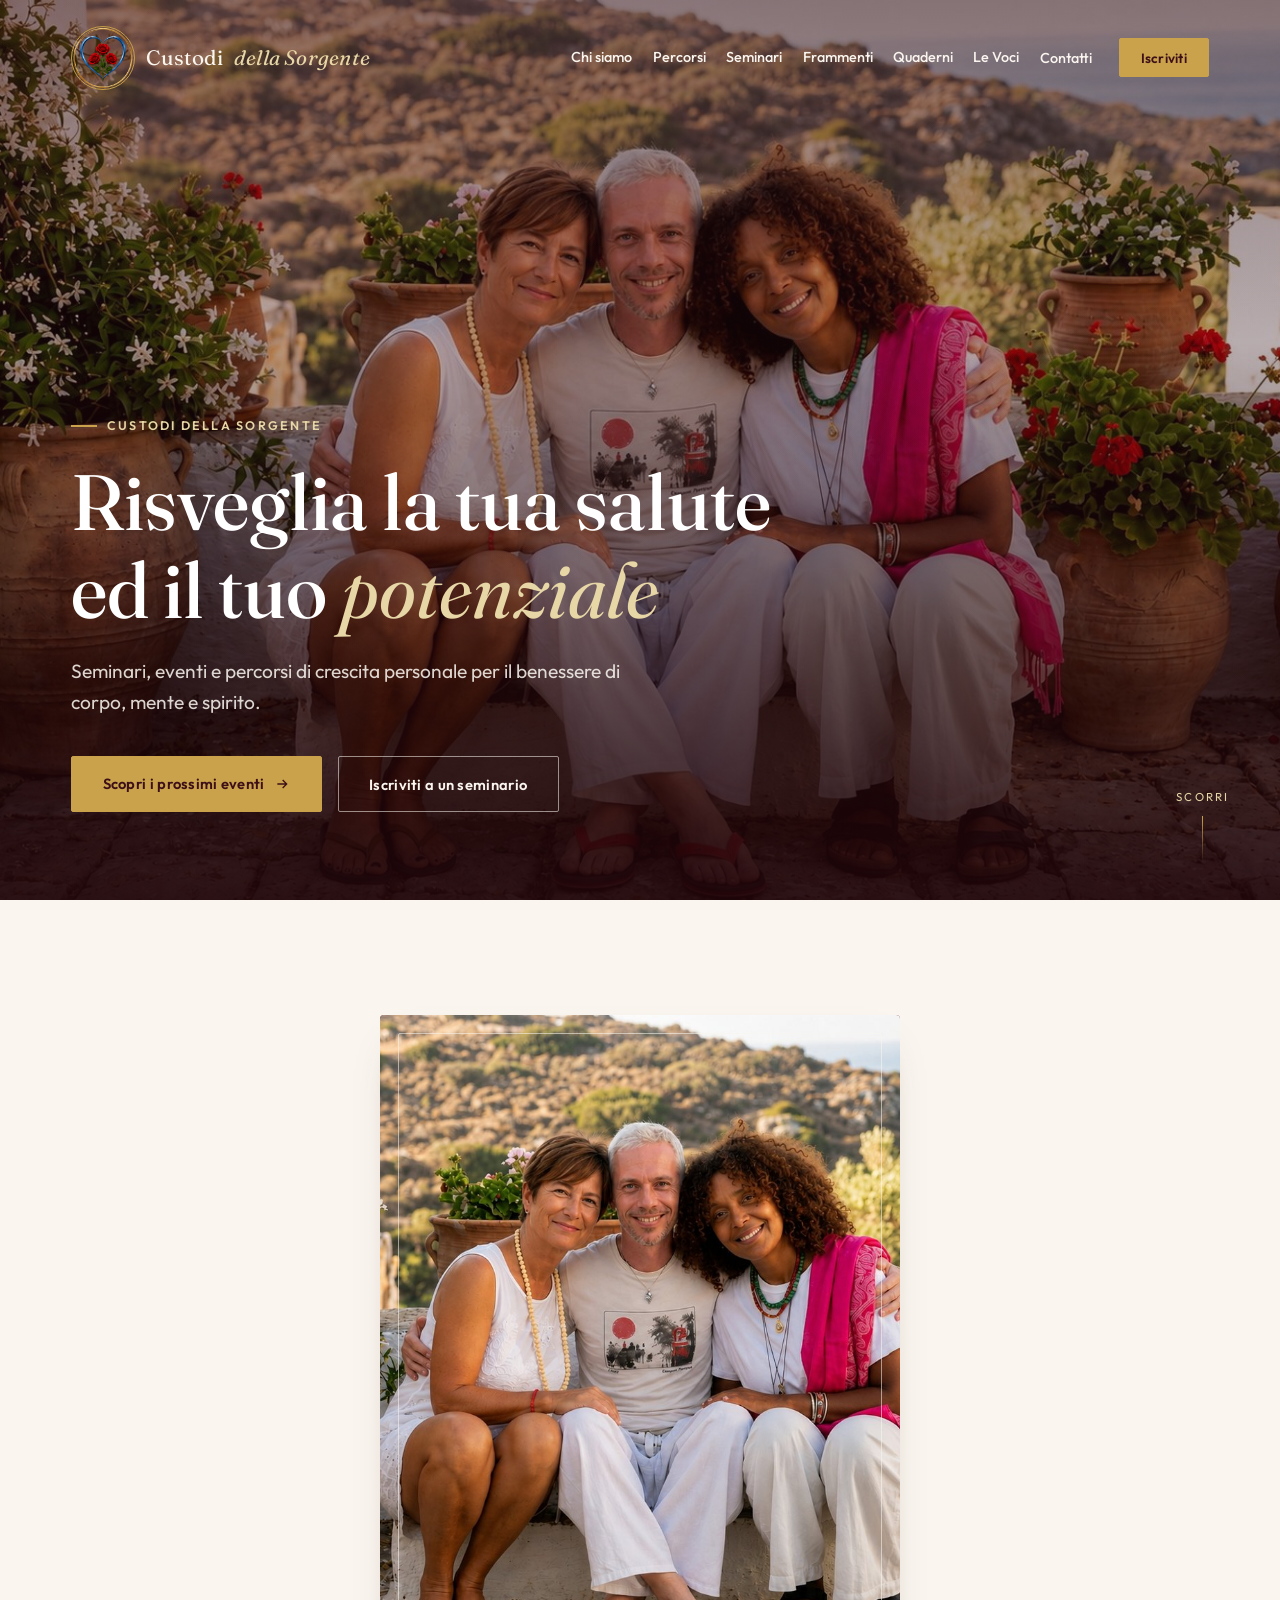
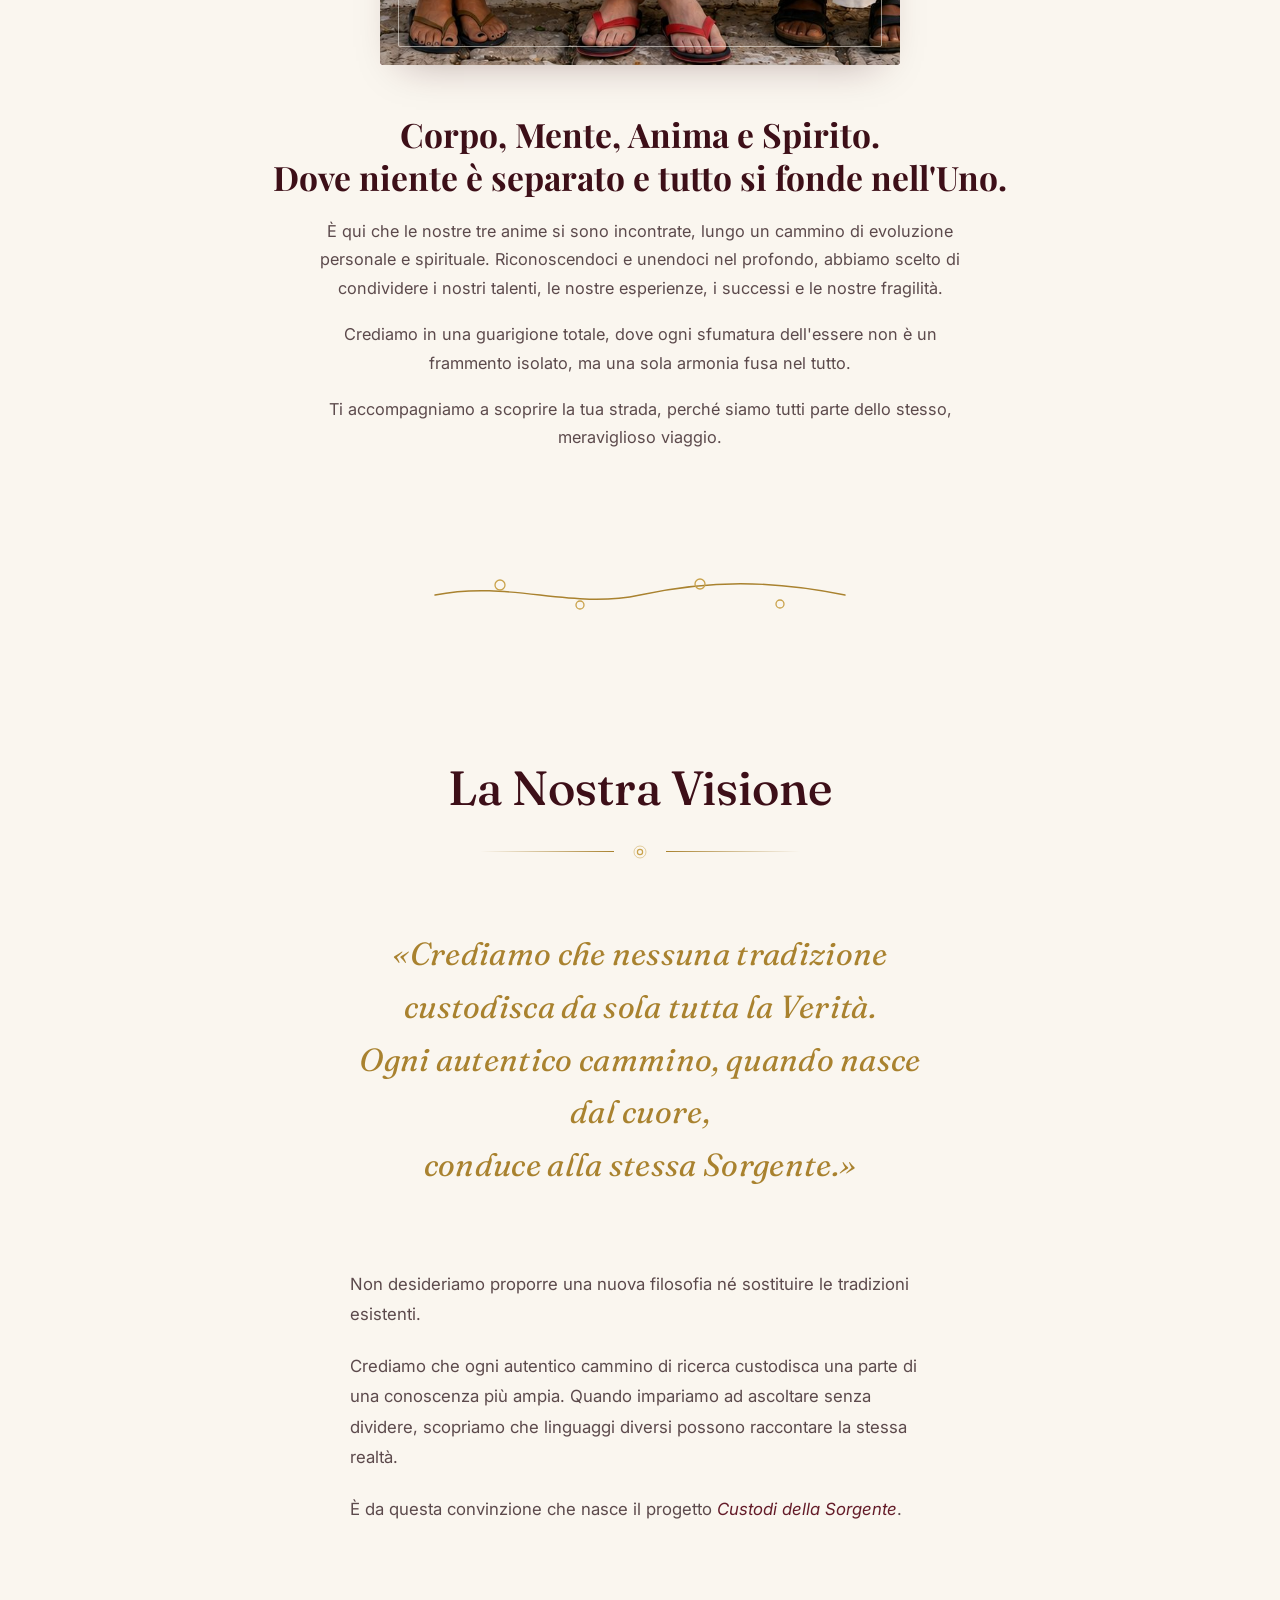
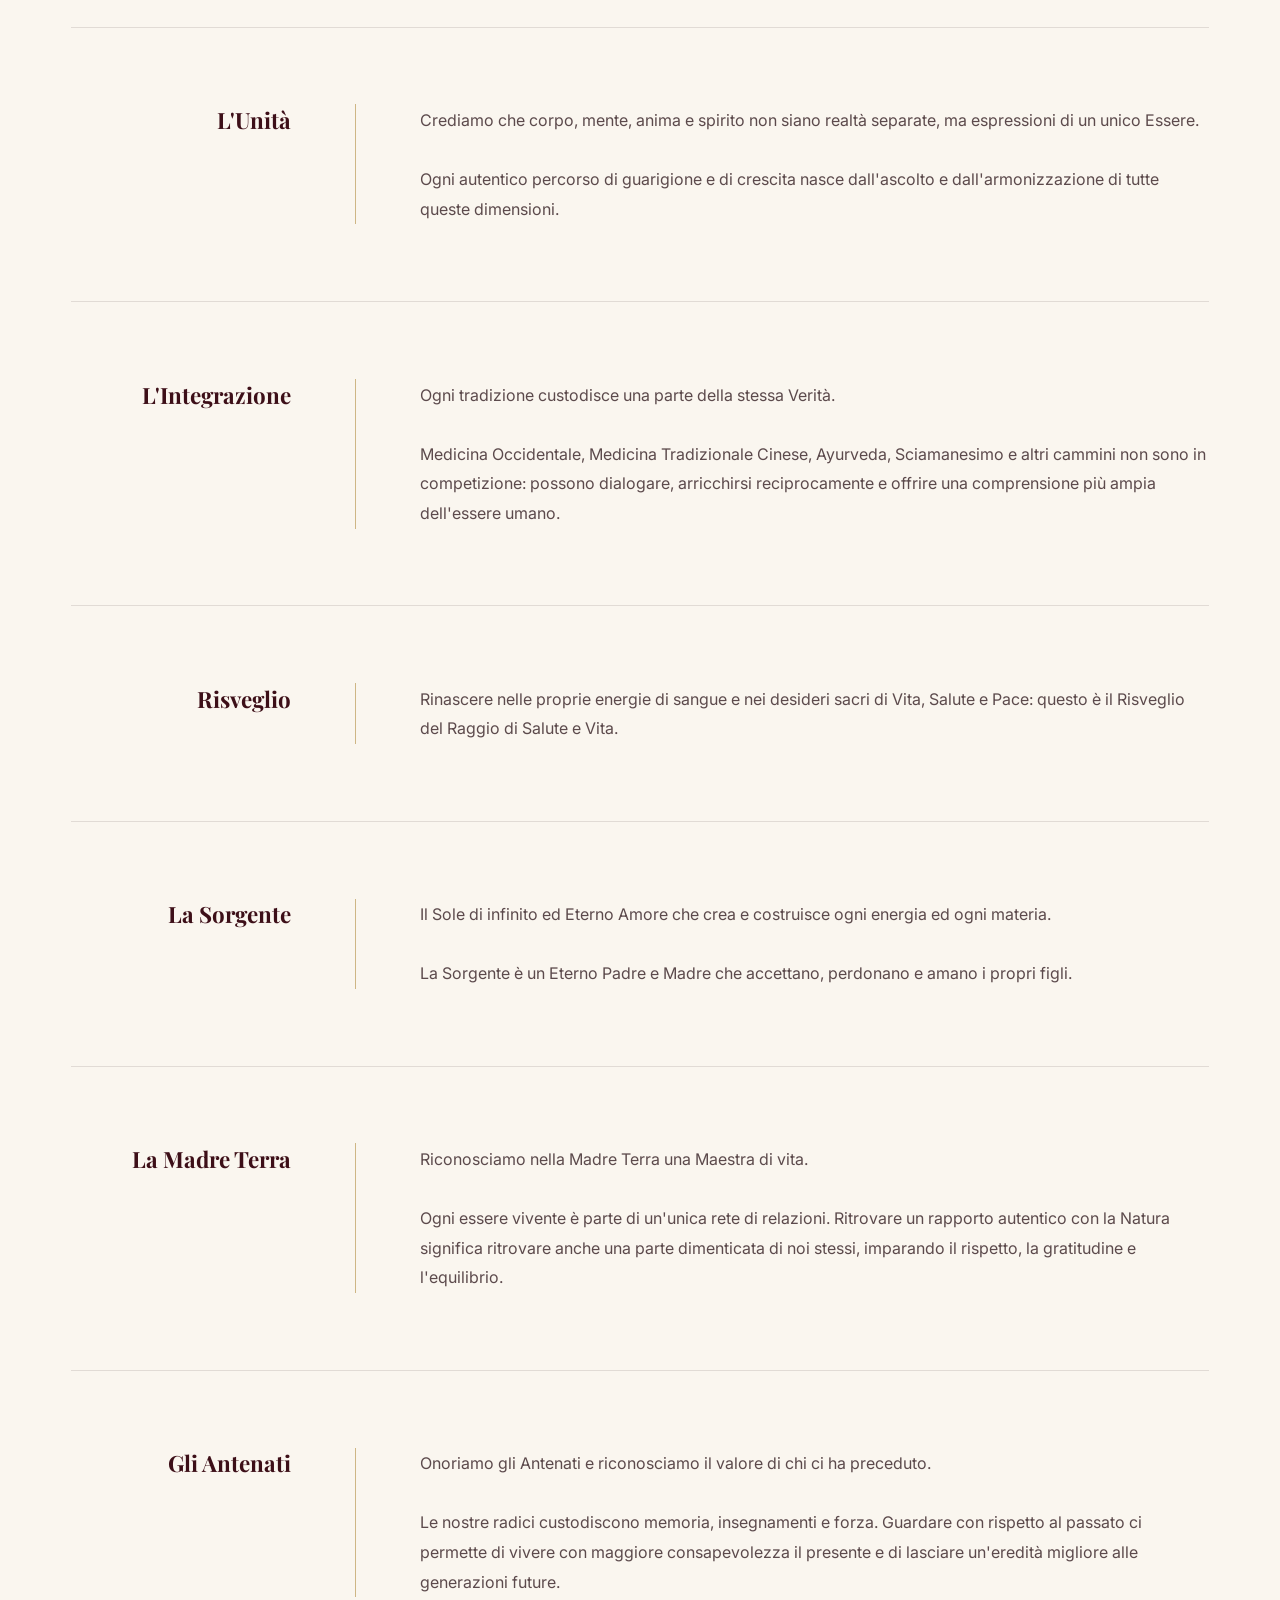
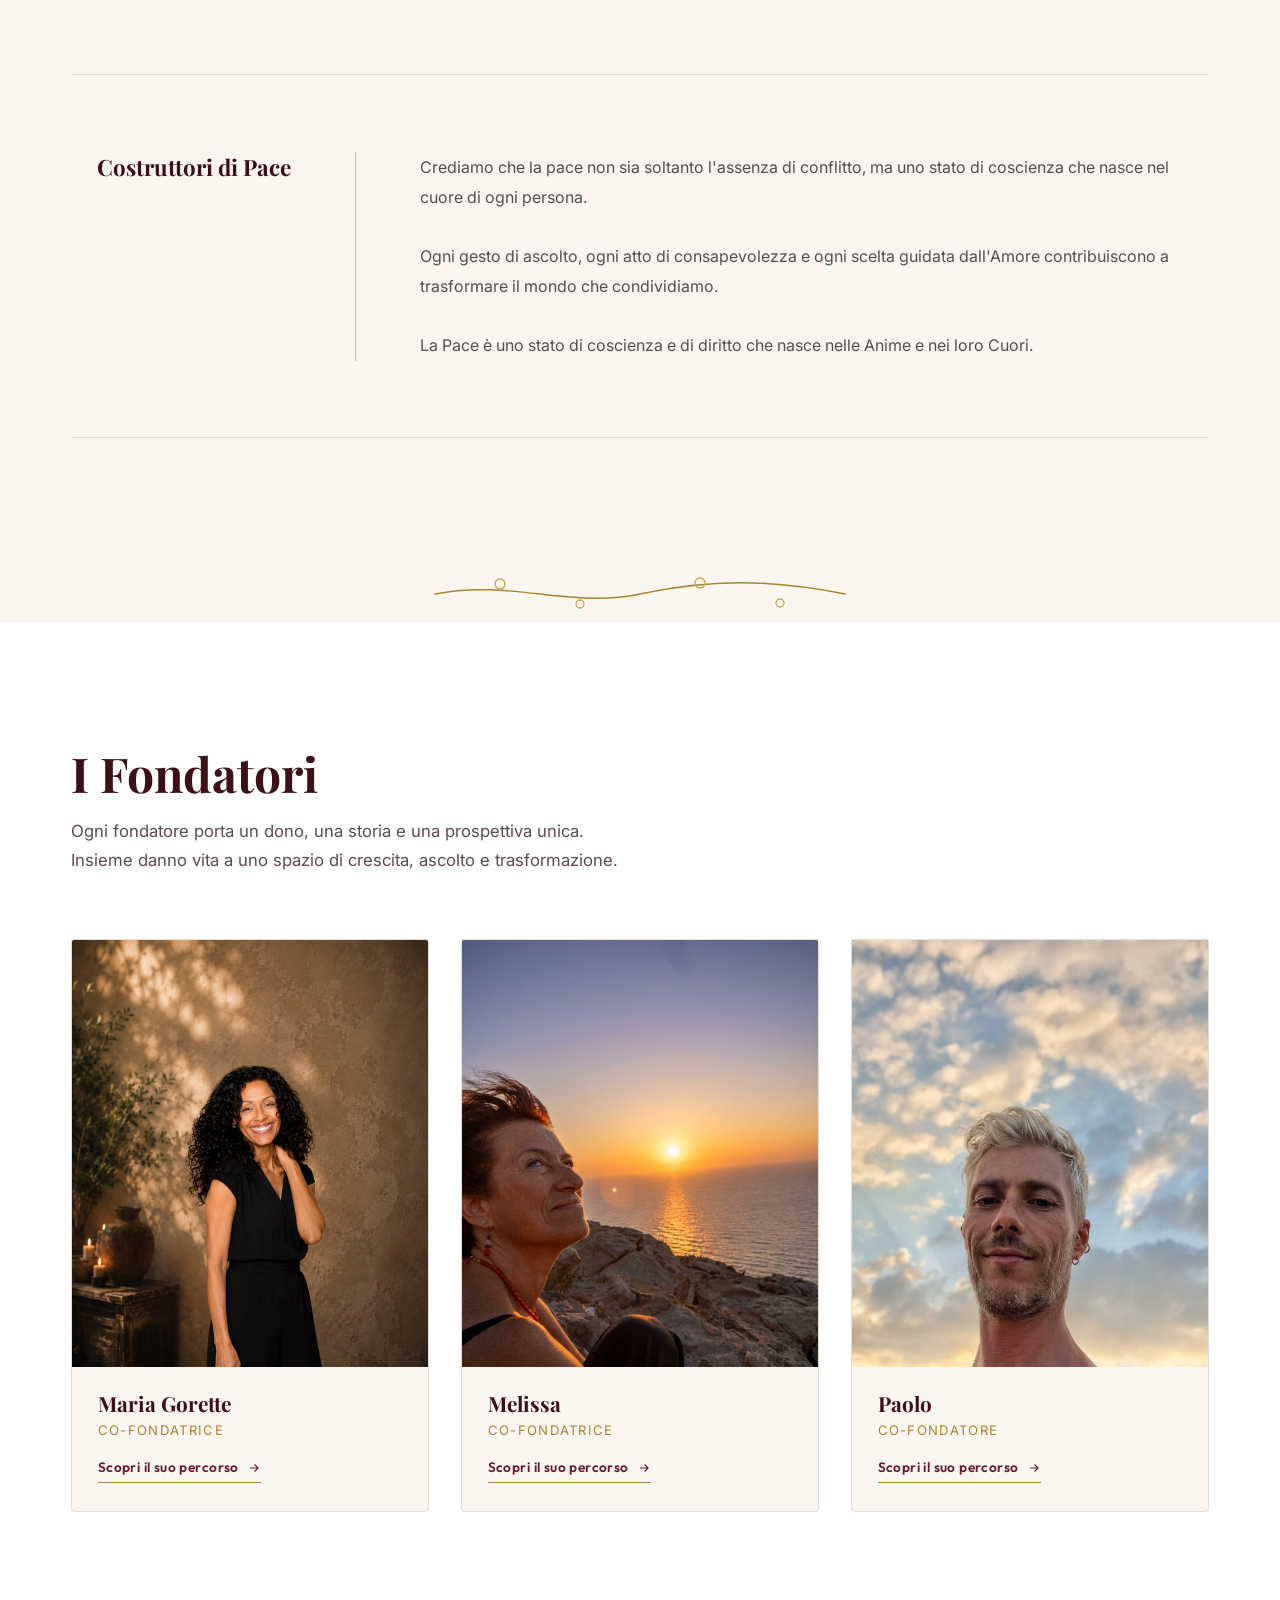
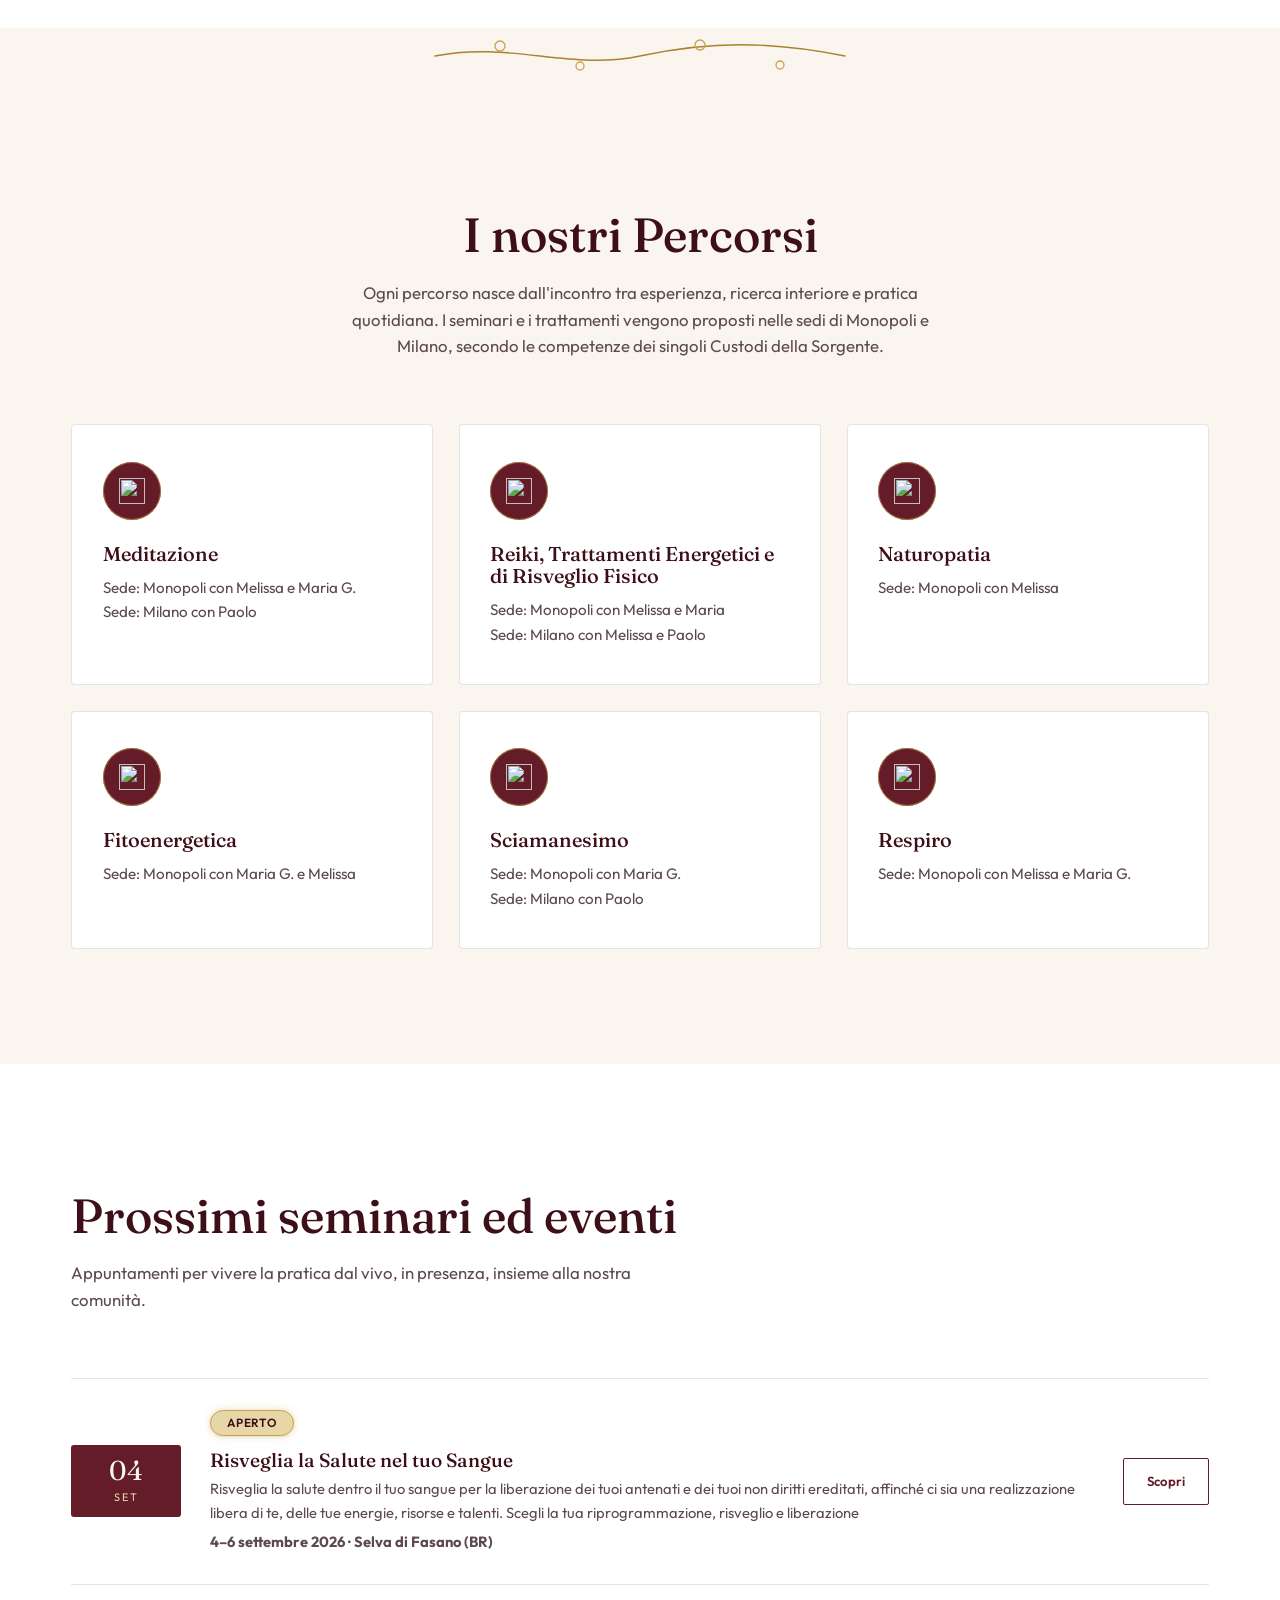
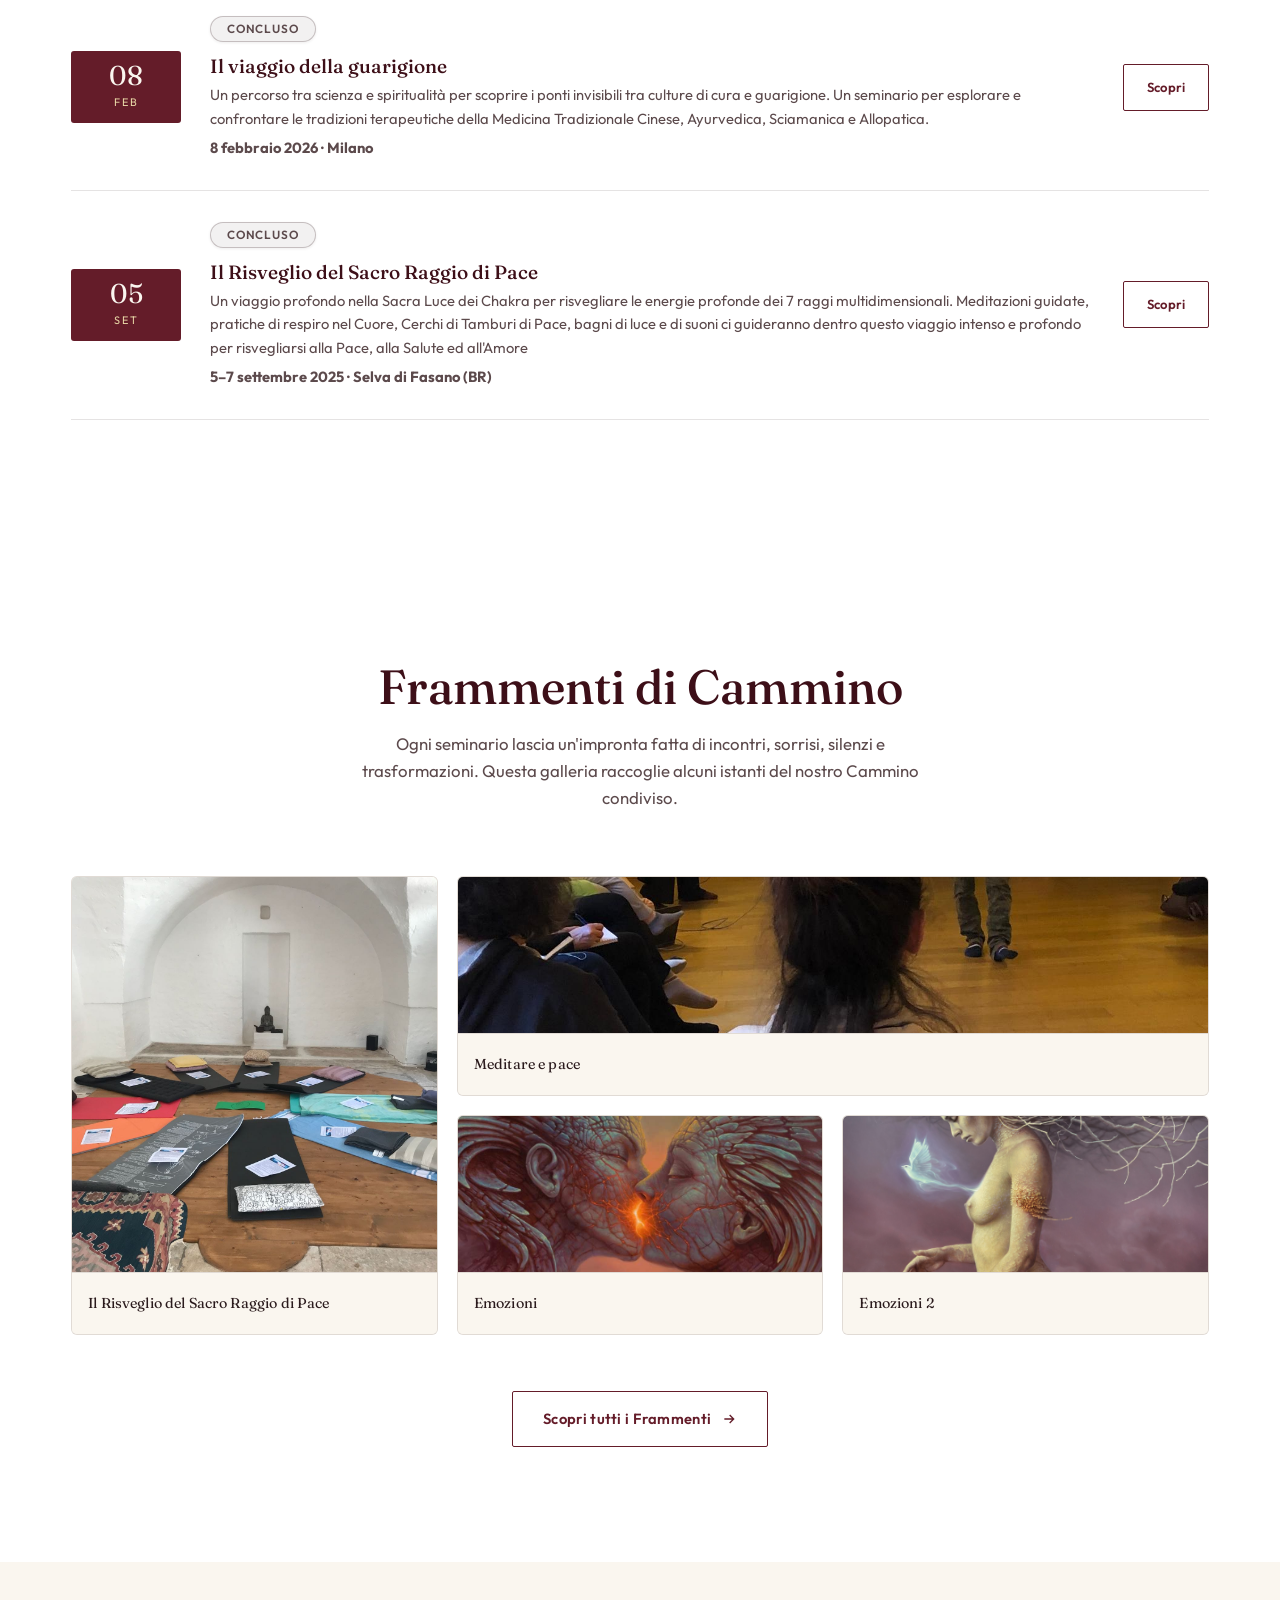
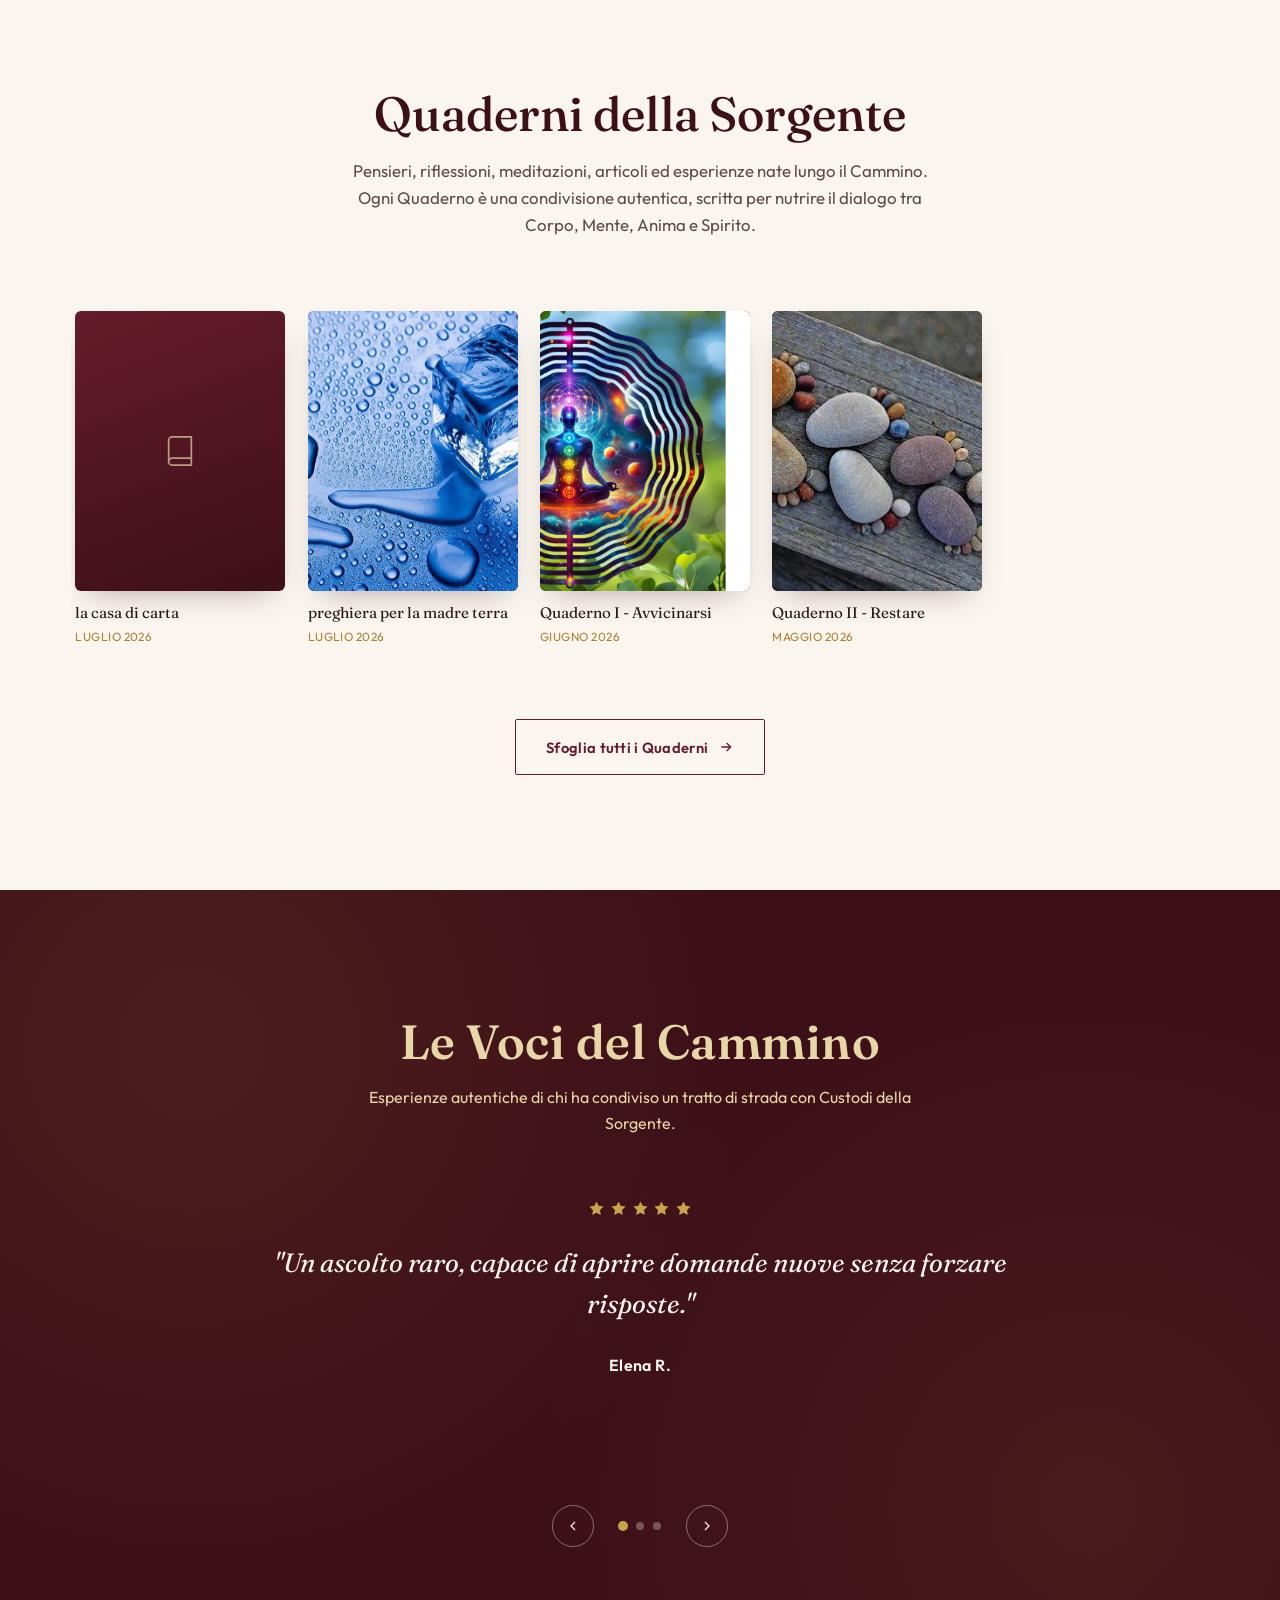
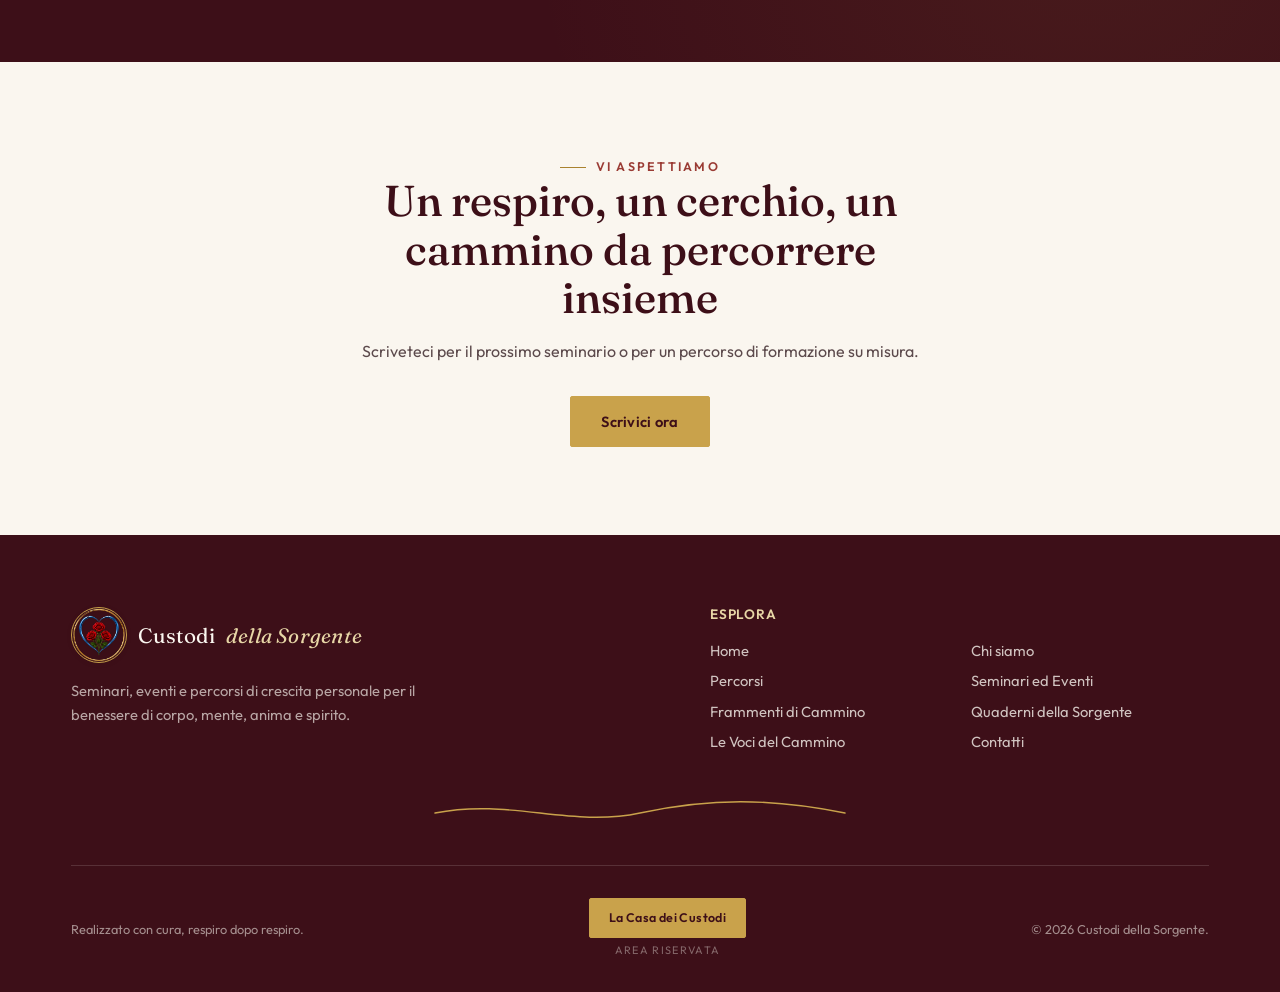
==== commit cd3f5c1d: "Add files via upload" ====
--- a/index.html
+++ b/index.html
@@ -372,14 +372,7 @@
 
       <div class="service-card">
         <div class="seal">
-          <svg viewBox="0 0 24 24" fill="none" stroke="currentColor" stroke-width="1.5" stroke-linecap="round" stroke-linejoin="round">
-            <circle cx="12" cy="5" r="2"/>
-            <path d="M12 7v3"/>
-            <path d="M8.5 20c0-3.5 1.6-6 3.5-6s3.5 2.5 3.5 6"/>
-            <path d="M8.5 20h7"/>
-            <path d="M9 13.5c-1 .6-1.8 1.6-2.3 2.8"/>
-            <path d="M15 13.5c1 .6 1.8 1.6 2.3 2.8"/>
-          </svg>
+          <img src="images/icons/meditazione.png" alt="" width="26" height="26">
         </div>
         <h3>Meditazione</h3>
         <p>Sede: Monopoli con Melissa e Maria G.<br>Sede: Milano con Paolo</p>
@@ -387,9 +380,7 @@
 
       <div class="service-card">
         <div class="seal">
-          <svg viewBox="0 0 24 24" fill="none" stroke="currentColor" stroke-width="1.5" stroke-linecap="round" stroke-linejoin="round">
-            <path d="M12 12c0-1.1.9-2 2-2s2 .9 2 2-1.3 2.5-3 2.5S9.5 12.9 9.5 11S11.2 6 14 6s6 2.7 6 6-3.6 7-8 7-8-4-8-9"/>
-          </svg>
+          <img src="images/icons/reiki.png" alt="" width="26" height="26">
         </div>
         <h3>Reiki, Trattamenti Energetici e di Risveglio Fisico</h3>
         <p>Sede: Monopoli con Melissa e Maria<br>Sede: Milano con Melissa e Paolo</p>
@@ -397,12 +388,7 @@
 
       <div class="service-card">
         <div class="seal">
-          <svg viewBox="0 0 24 24" fill="none" stroke="currentColor" stroke-width="1.5" stroke-linecap="round" stroke-linejoin="round">
-            <path d="M12 3c3 2 5 5 5 8a5 5 0 0 1-10 0c0-3 2-6 5-8z"/>
-            <path d="M12 11v9"/>
-            <path d="M12 15c-1.5-1.5-3.5-1.8-5-1"/>
-            <path d="M12 18c1.5-1.2 3.3-1.4 4.6-.6"/>
-          </svg>
+          <img src="images/icons/naturopatia.png" alt="" width="26" height="26">
         </div>
         <h3>Naturopatia</h3>
         <p>Sede: Monopoli con Melissa</p>
@@ -410,14 +396,7 @@
 
       <div class="service-card">
         <div class="seal">
-          <svg viewBox="0 0 24 24" fill="none" stroke="currentColor" stroke-width="1.5" stroke-linecap="round" stroke-linejoin="round">
-            <path d="M12 21v-7"/>
-            <path d="M12 14l-4-4"/>
-            <path d="M12 14l4-4"/>
-            <path d="M12 10l-3-3"/>
-            <path d="M12 10l3-3"/>
-            <path d="M12 7V3"/>
-          </svg>
+          <img src="images/icons/fitoenergetica.png" alt="" width="26" height="26">
         </div>
         <h3>Fitoenergetica</h3>
         <p>Sede: Monopoli con Maria G. e Melissa</p>
@@ -425,11 +404,7 @@
 
       <div class="service-card">
         <div class="seal">
-          <svg viewBox="0 0 24 24" fill="none" stroke="currentColor" stroke-width="1.5" stroke-linecap="round" stroke-linejoin="round">
-            <circle cx="12" cy="8" r="5"/>
-            <path d="M7.5 5.5l9 5M16.5 5.5l-9 5M9 4l6 8M15 4l-6 8"/>
-            <path d="M9 13v6M12 13v7M15 13v6"/>
-          </svg>
+          <img src="images/icons/sciamanesimo.png" alt="" width="26" height="26">
         </div>
         <h3>Sciamanesimo</h3>
         <p>Sede: Monopoli con Maria G.<br>Sede: Milano con Paolo</p>
@@ -437,11 +412,7 @@
 
       <div class="service-card">
         <div class="seal">
-          <svg viewBox="0 0 24 24" fill="none" stroke="currentColor" stroke-width="1.5" stroke-linecap="round" stroke-linejoin="round">
-            <path d="M4 8h11a2.5 2.5 0 1 0-2.5-2.5"/>
-            <path d="M4 12h14a2.5 2.5 0 1 1-2.5 2.5"/>
-            <path d="M4 16h9"/>
-          </svg>
+          <img src="images/icons/respiro.png" alt="" width="26" height="26">
         </div>
         <h3>Respiro</h3>
         <p>Sede: Monopoli con Melissa e Maria G.</p>
--- a/style.css
+++ b/style.css
@@ -785,6 +785,7 @@
 }
 .seal svg { width: 26px; height: 26px; stroke: var(--gold-soft); fill: none; stroke-width: 1.5; }
 .service-card .seal svg { stroke: #FFFFFF; }
+.seal img { display: block; width: 26px; height: 26px; }
 .service-card h3 { font-size: 1.25rem; }
 .service-card p  { color: var(--ink-soft); margin-top: .7rem; font-size: .95rem; }
 
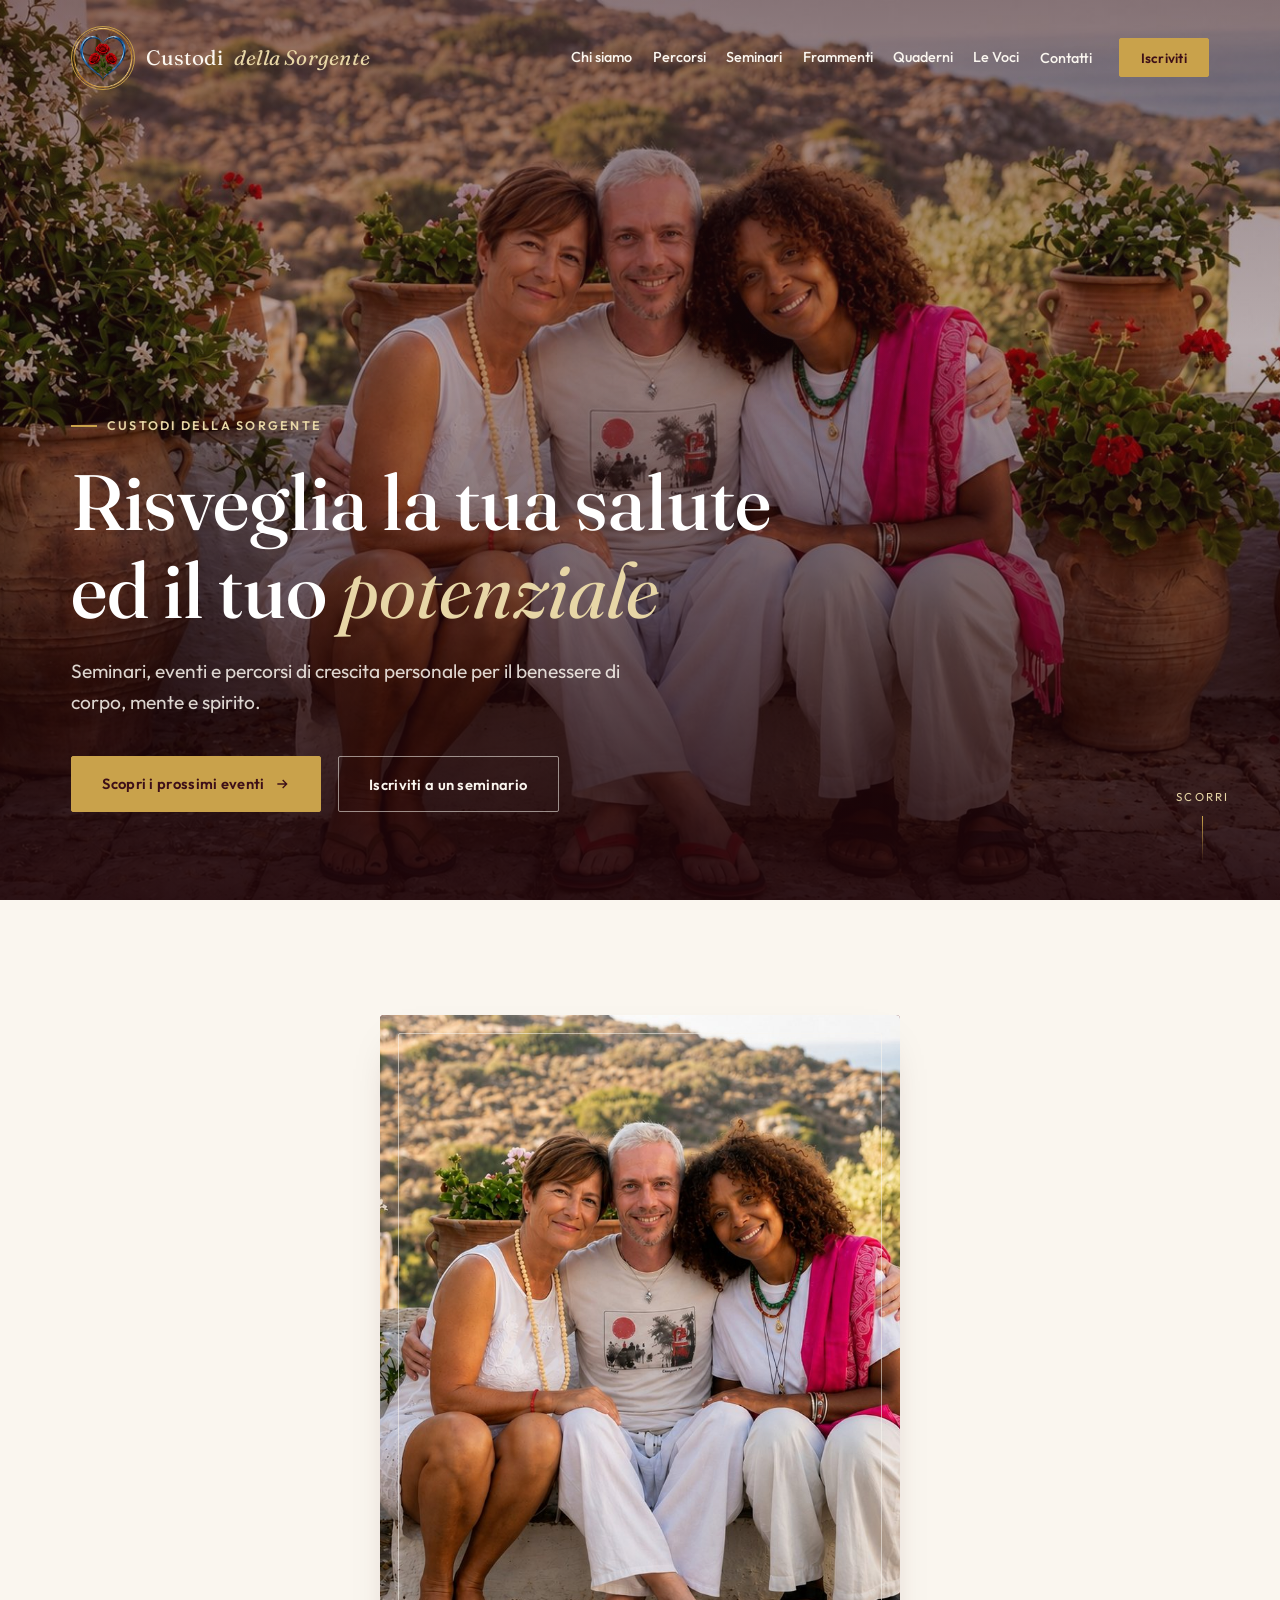
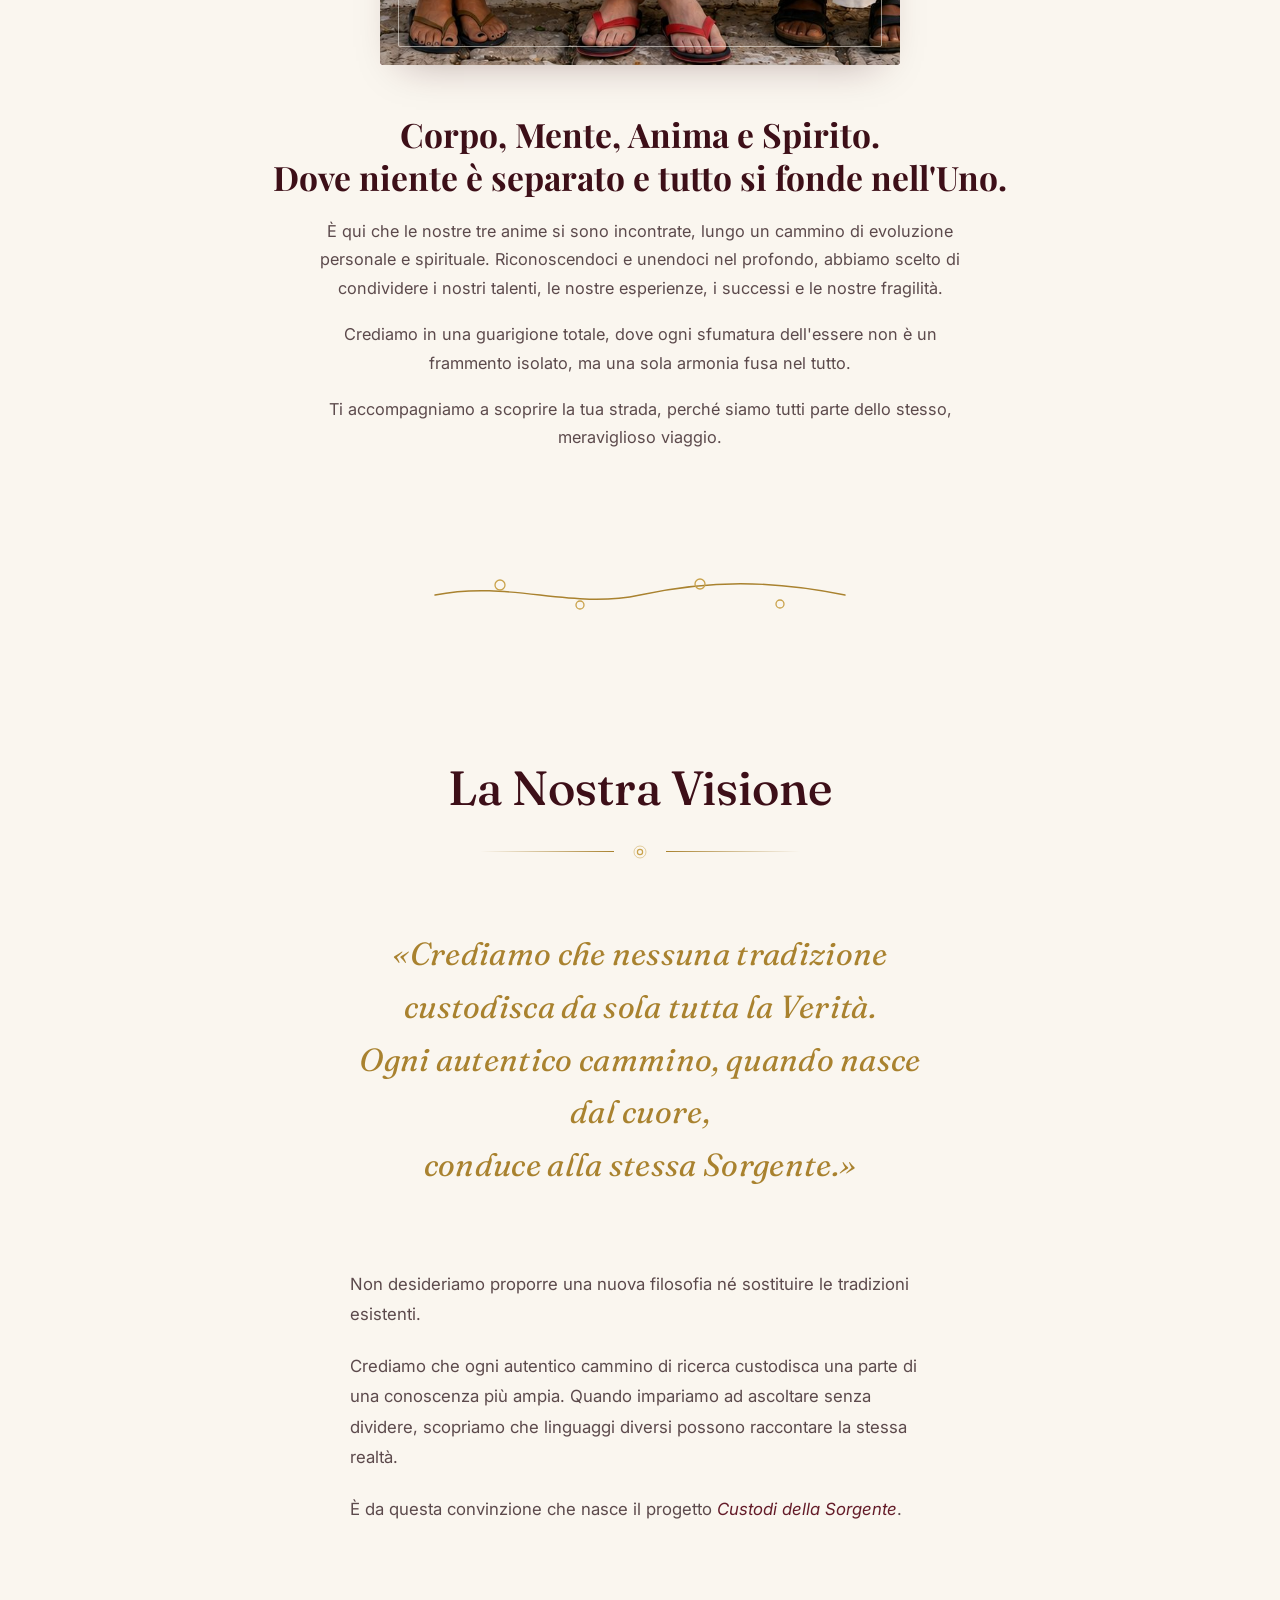
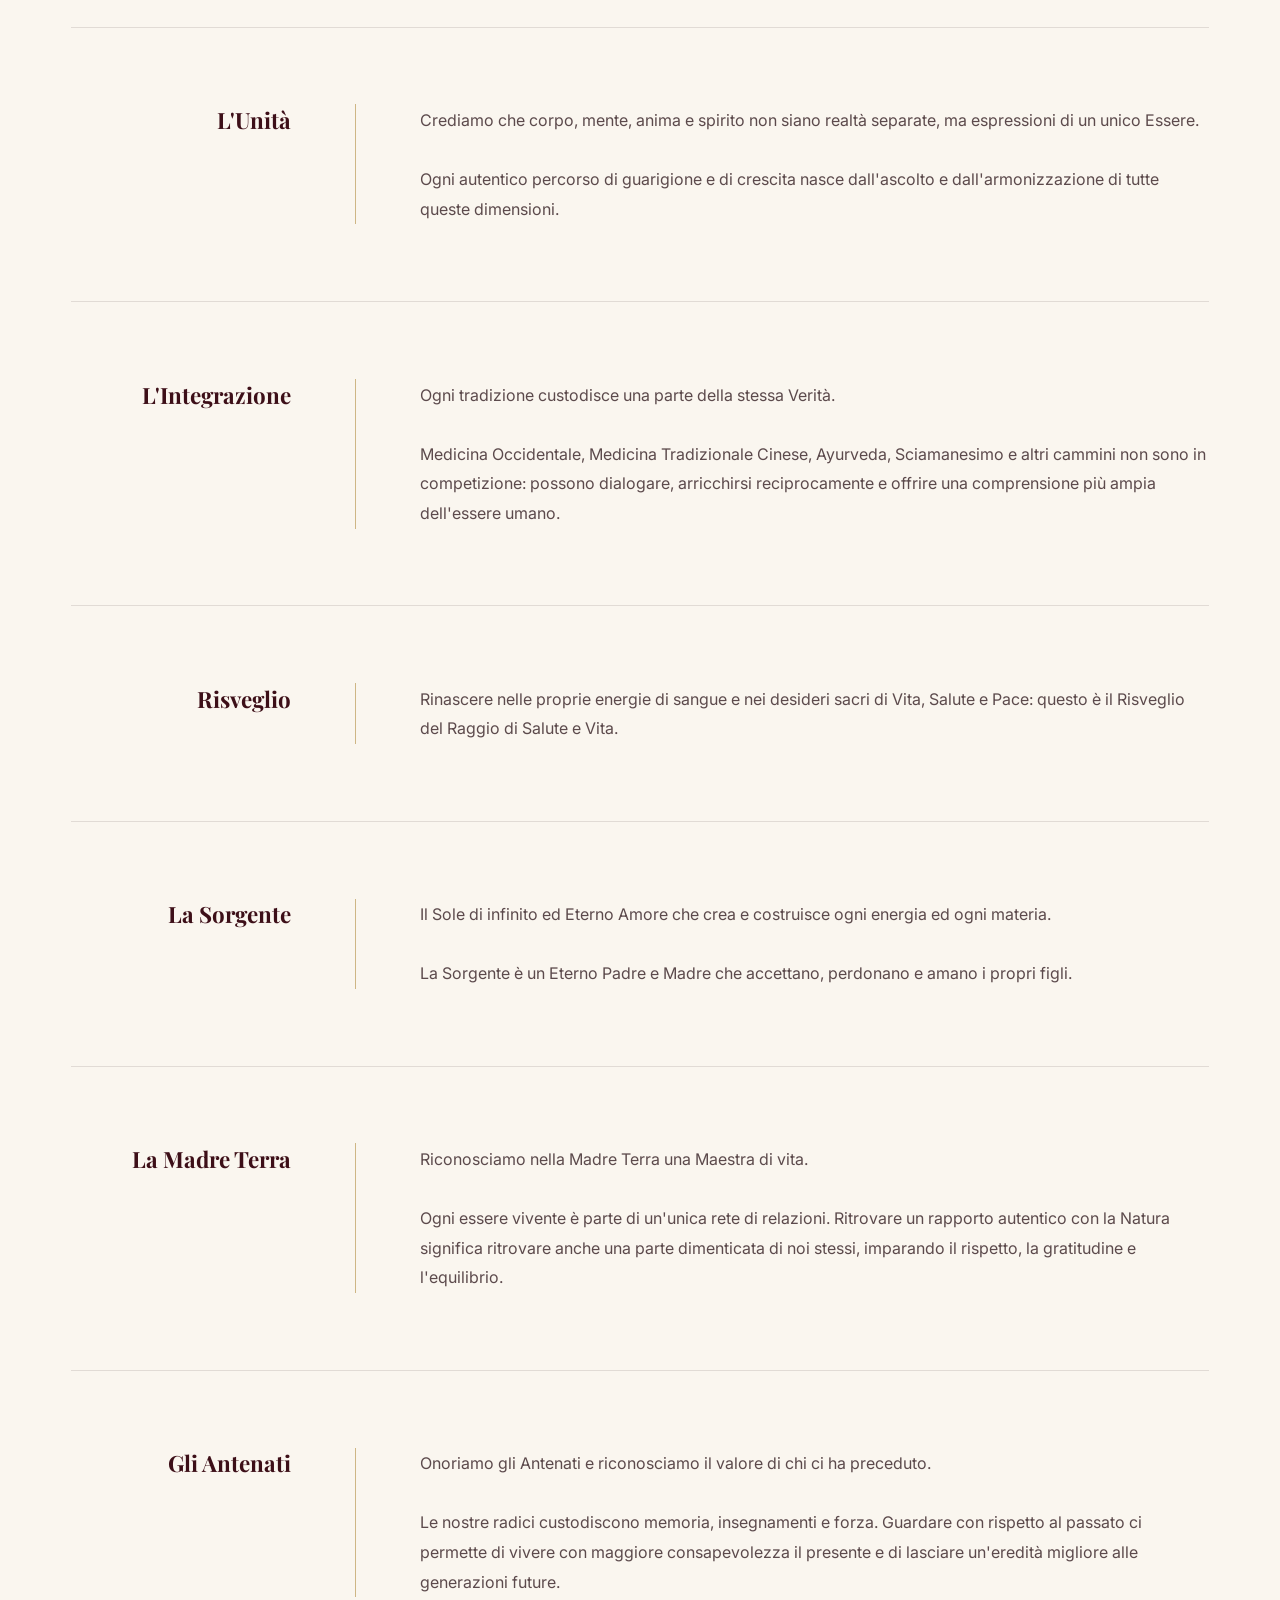
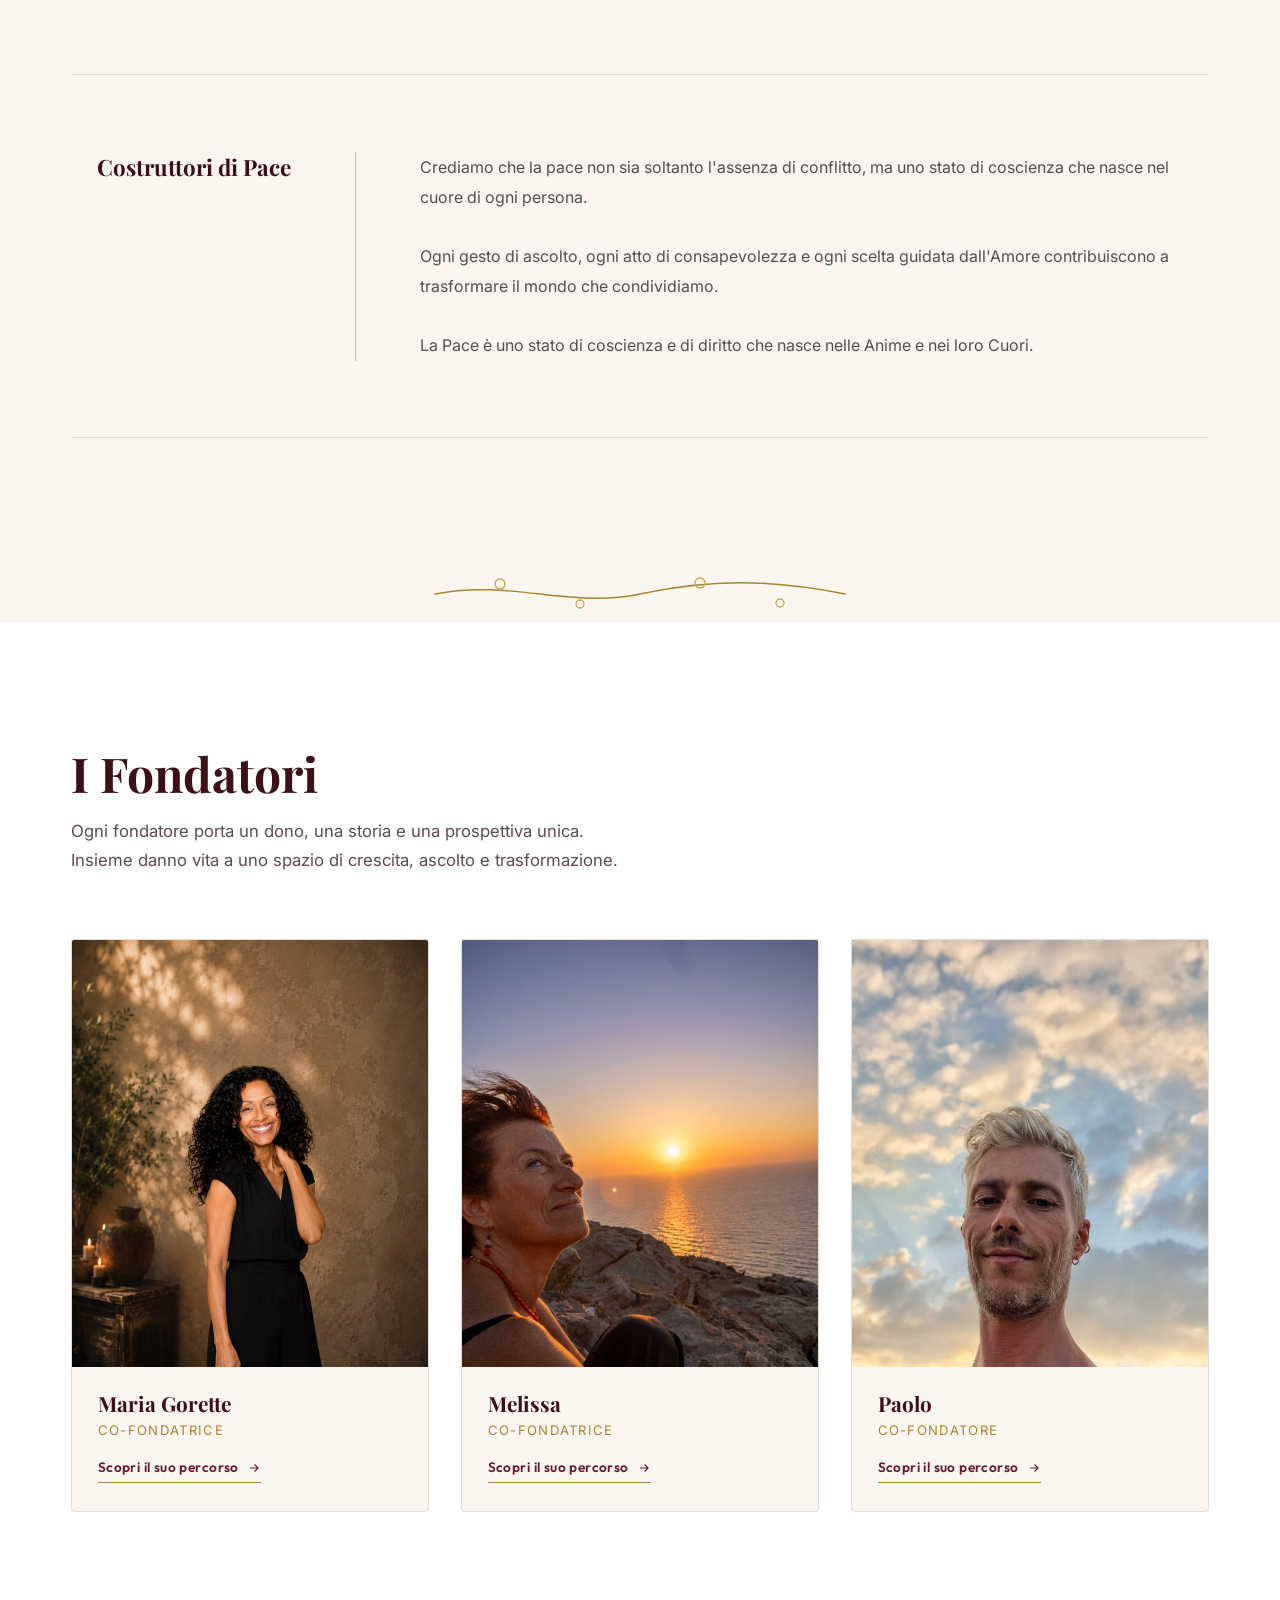
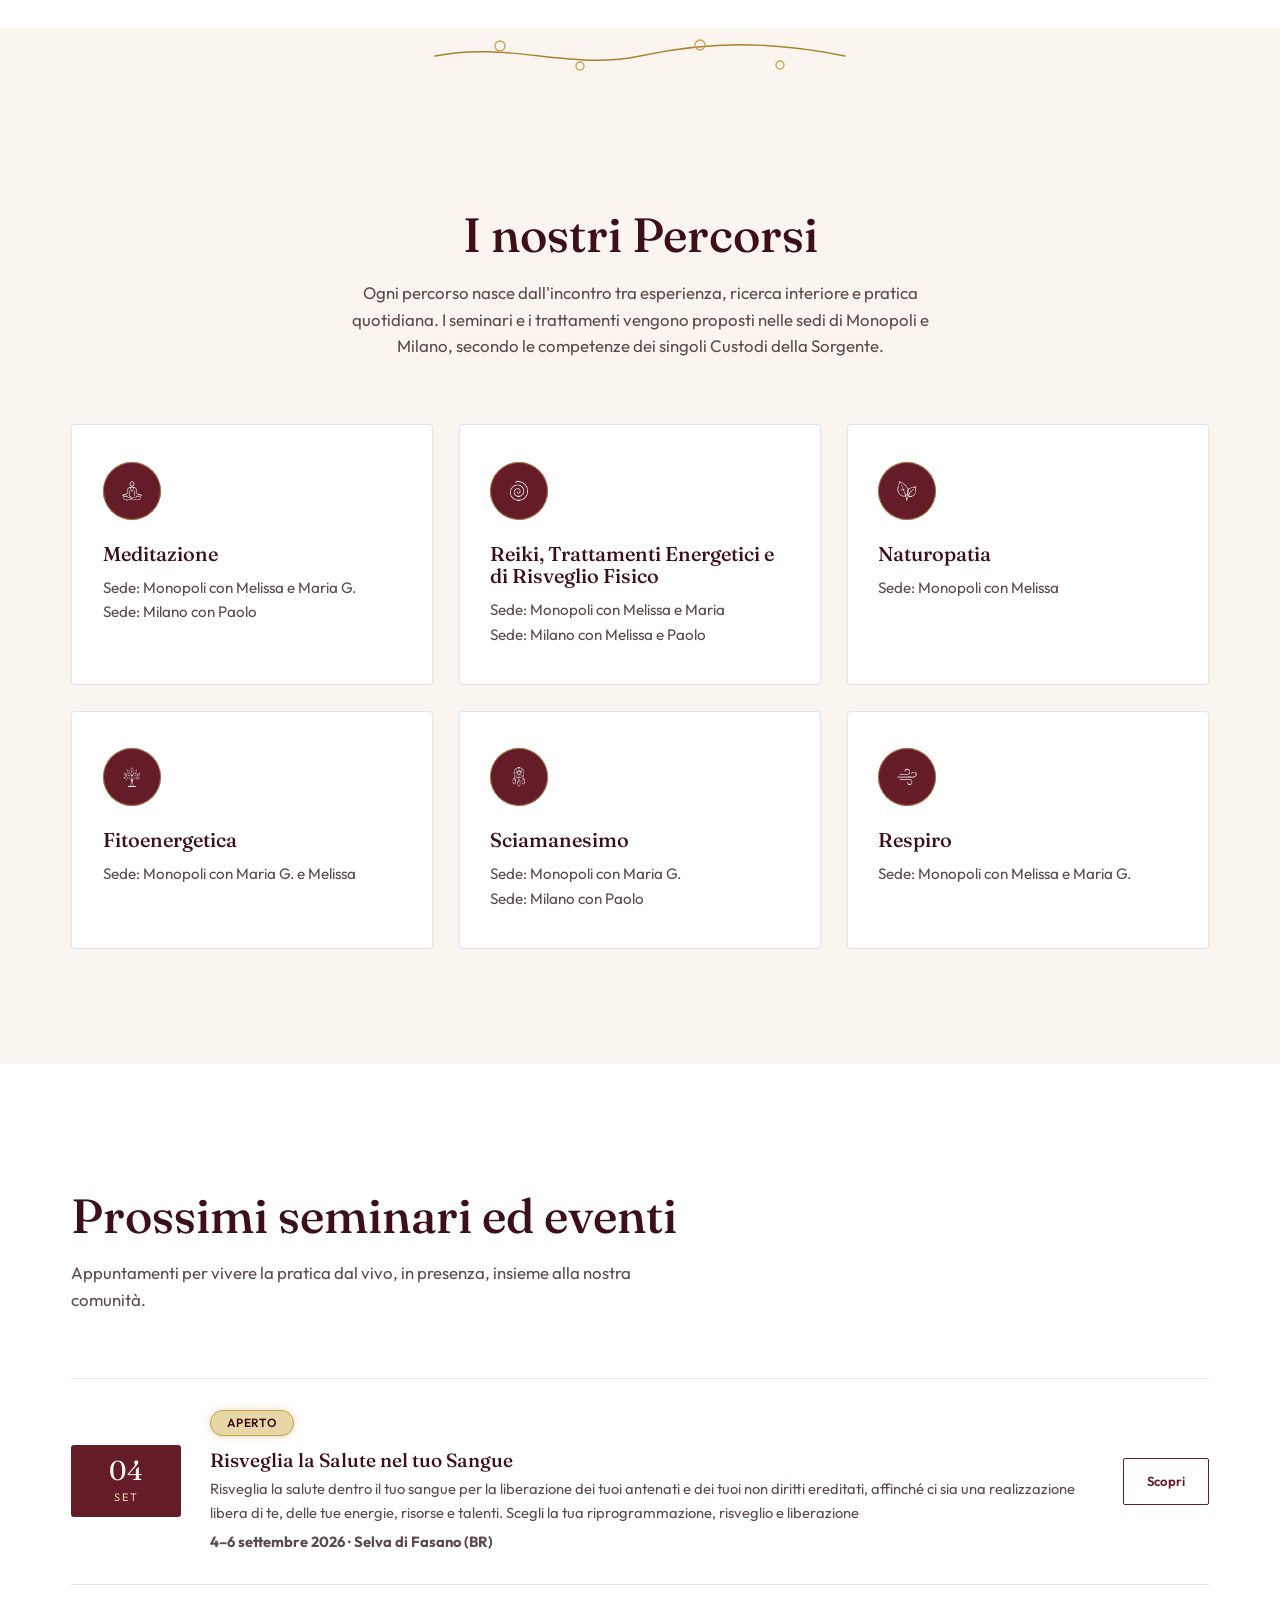
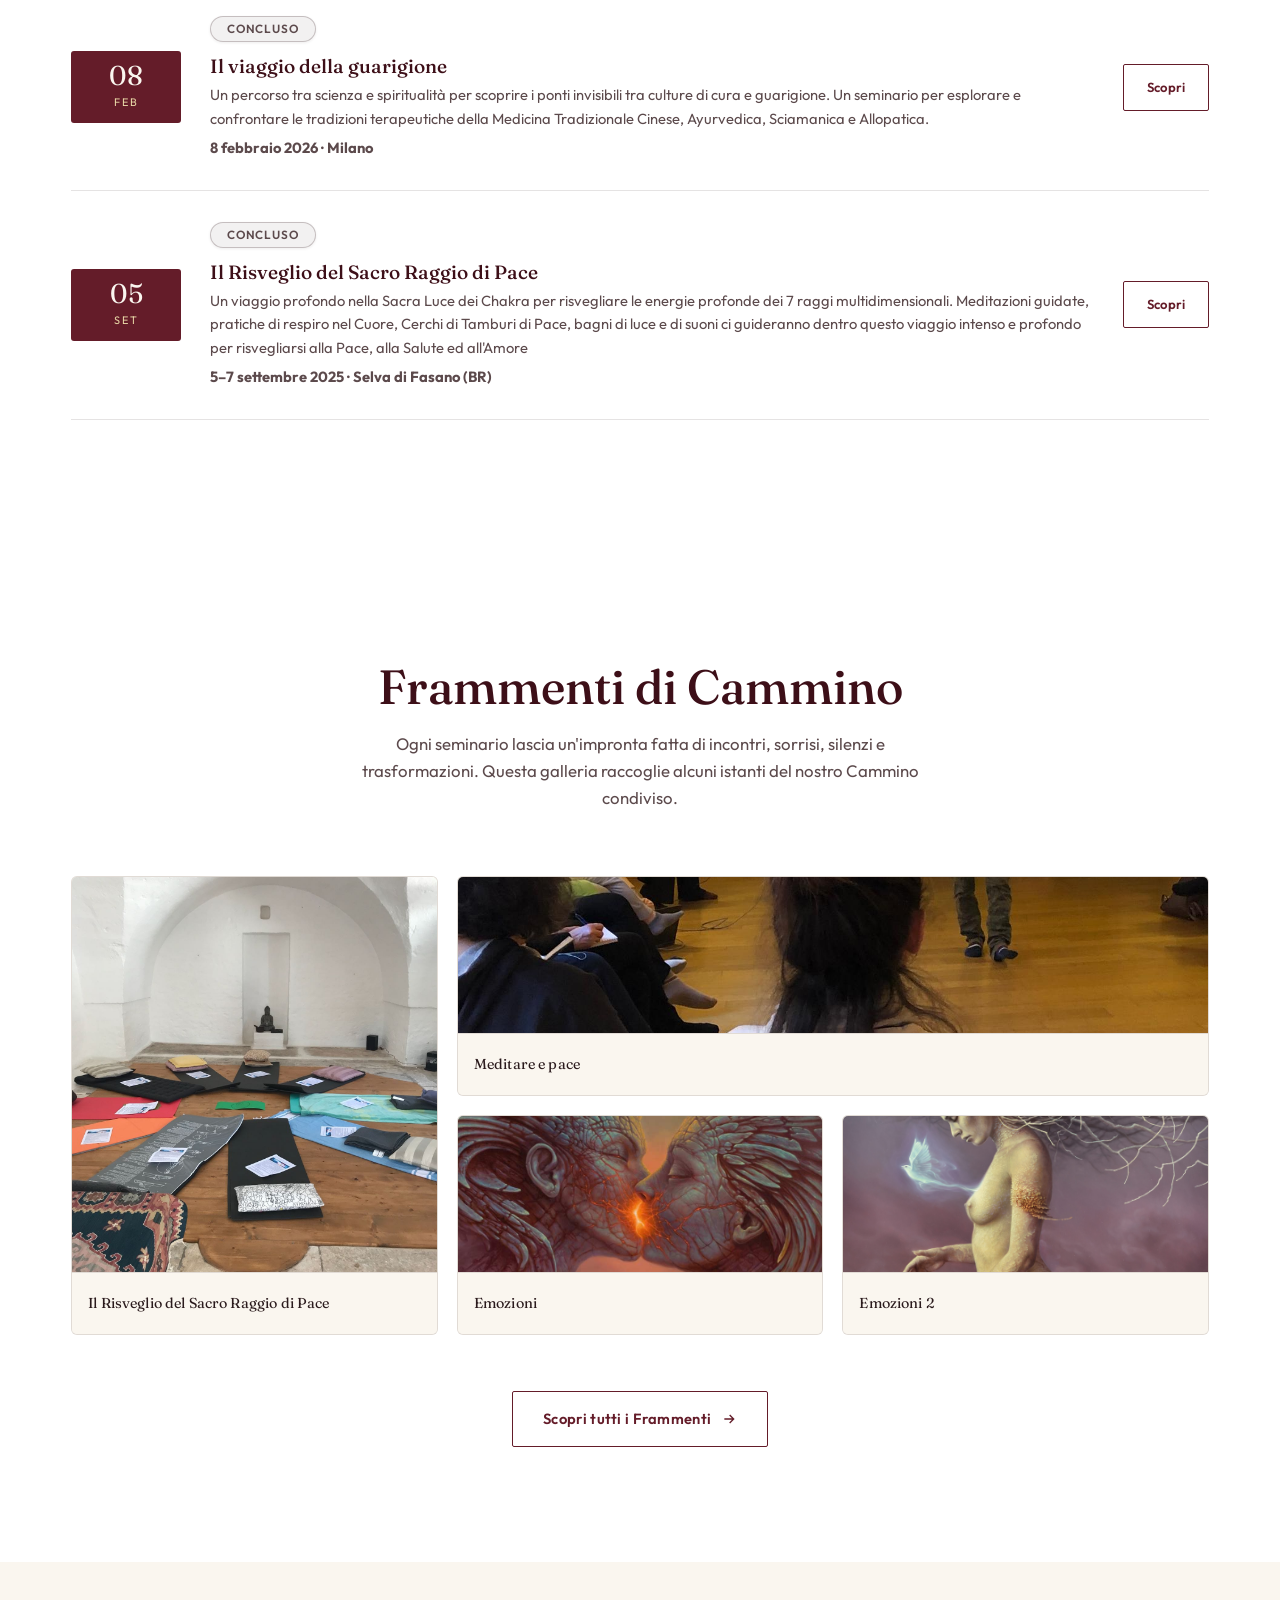
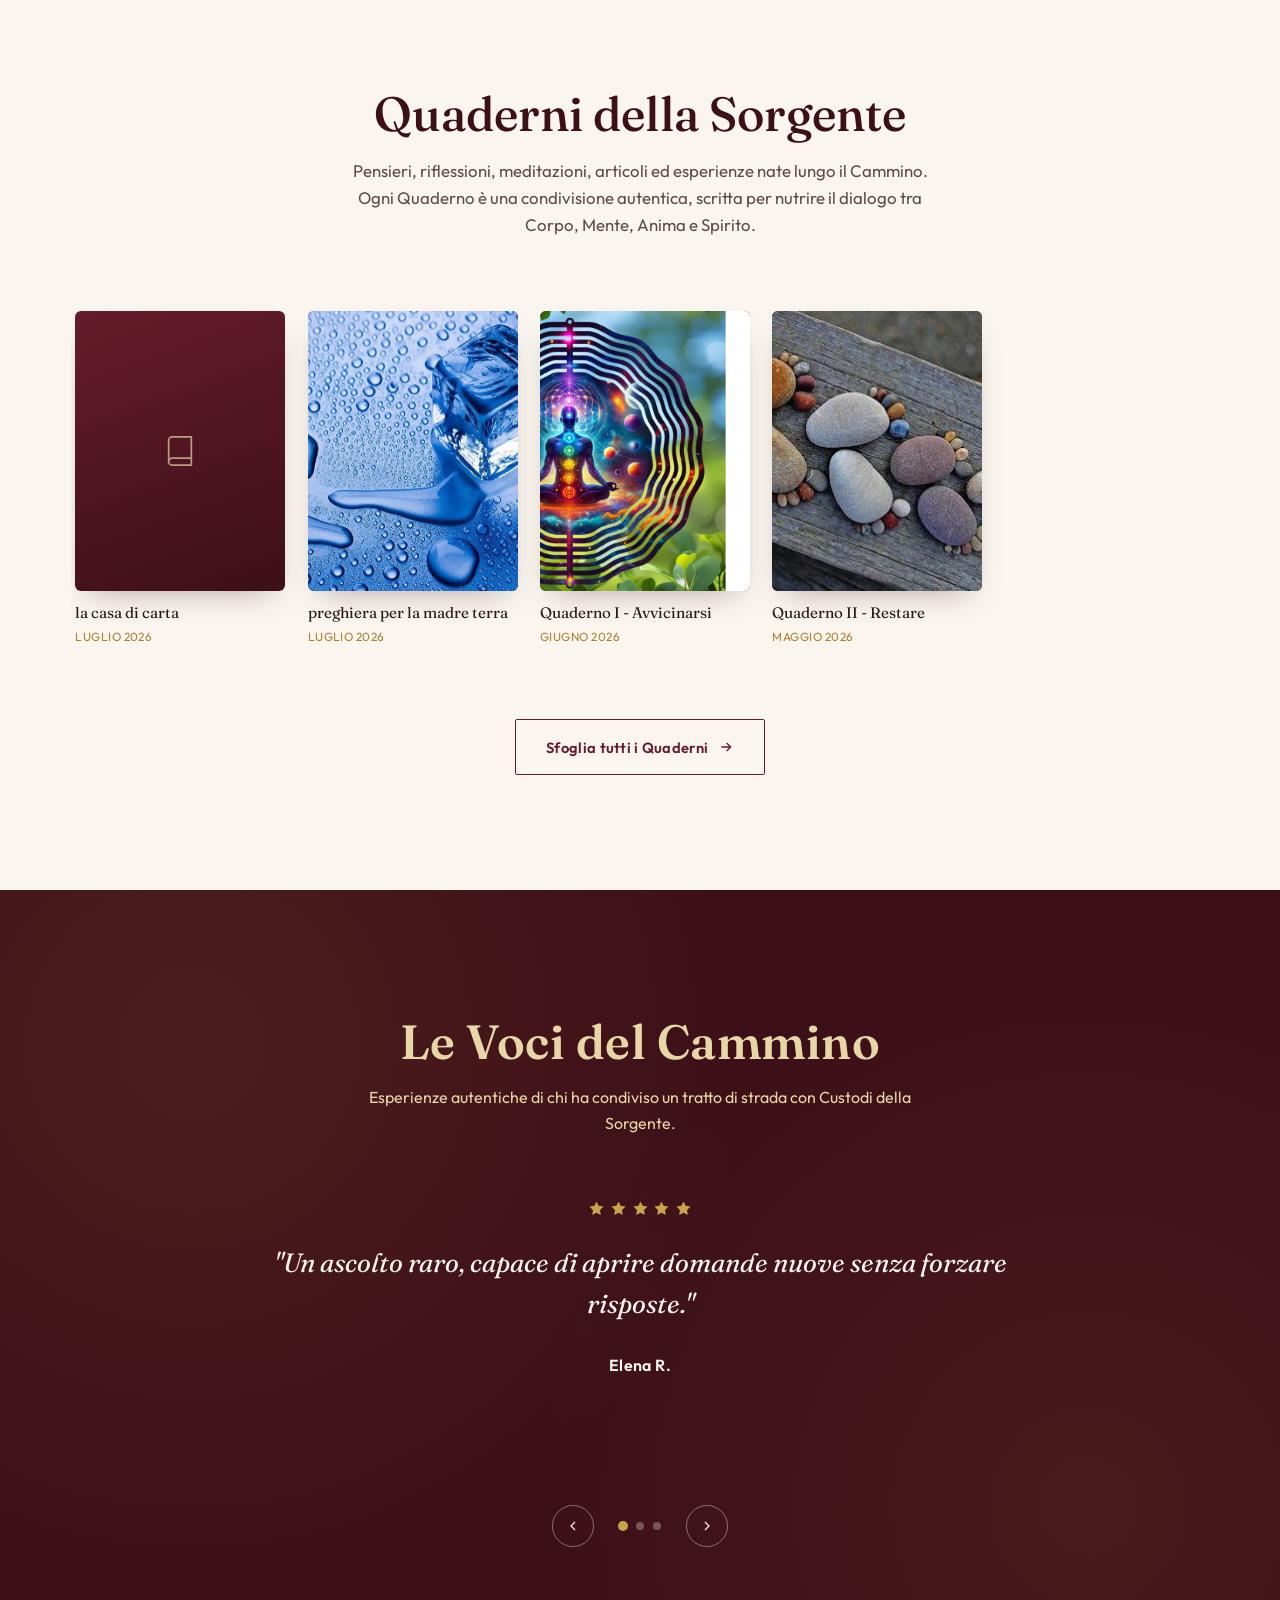
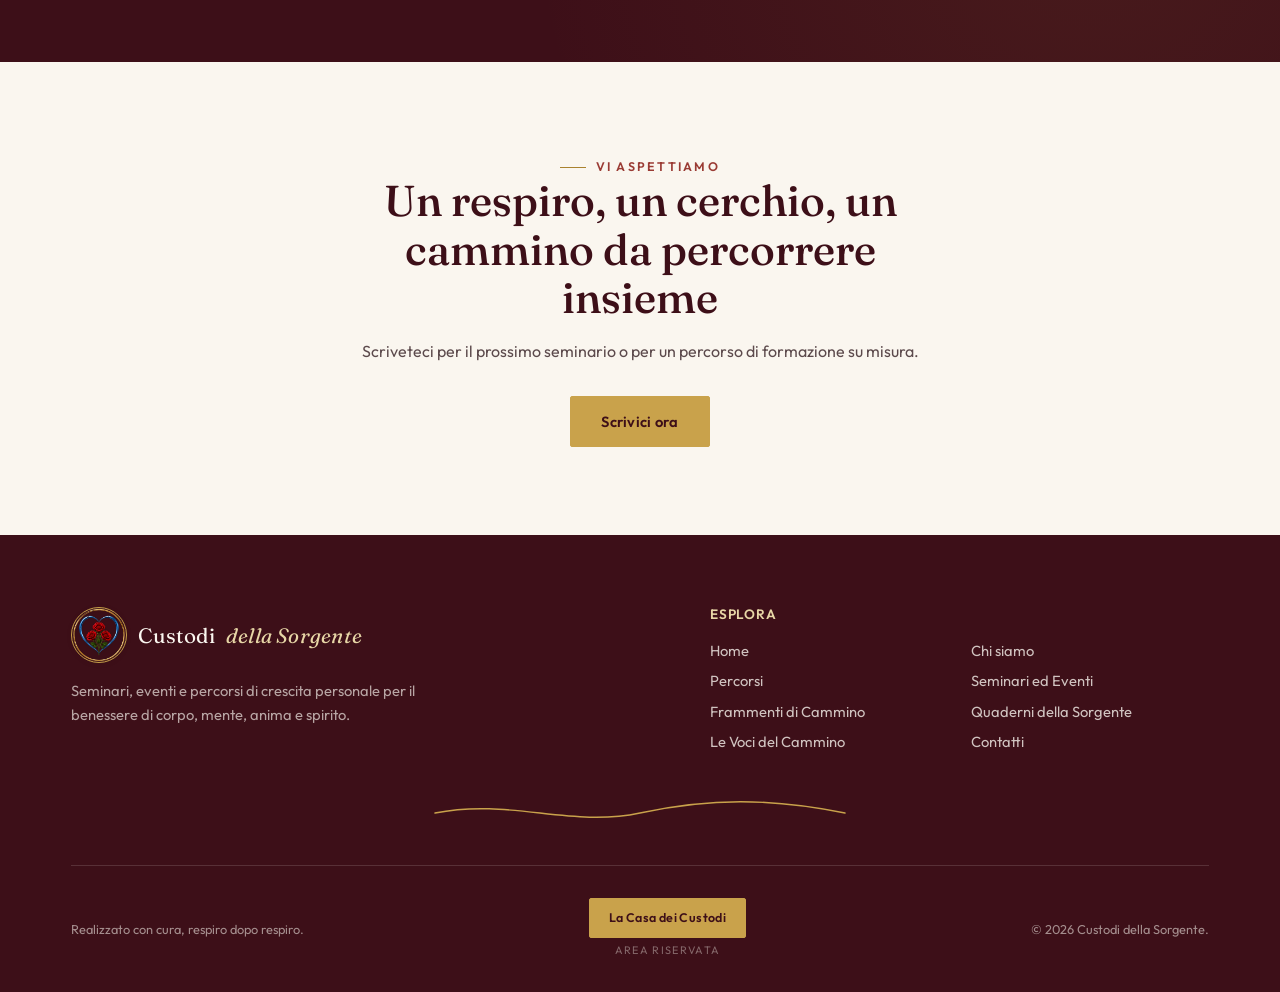
==== commit 13f40221: "Add files via upload" ====
--- a/index.html
+++ b/index.html
@@ -372,7 +372,7 @@
 
       <div class="service-card">
         <div class="seal">
-          <img src="images/icons/meditazione.png" alt="" width="26" height="26">
+          <img src="images/meditazione.png" alt="" width="26" height="26">
         </div>
         <h3>Meditazione</h3>
         <p>Sede: Monopoli con Melissa e Maria G.<br>Sede: Milano con Paolo</p>
@@ -380,7 +380,7 @@
 
       <div class="service-card">
         <div class="seal">
-          <img src="images/icons/reiki.png" alt="" width="26" height="26">
+          <img src="images/reiki.png" alt="" width="26" height="26">
         </div>
         <h3>Reiki, Trattamenti Energetici e di Risveglio Fisico</h3>
         <p>Sede: Monopoli con Melissa e Maria<br>Sede: Milano con Melissa e Paolo</p>
@@ -388,7 +388,7 @@
 
       <div class="service-card">
         <div class="seal">
-          <img src="images/icons/naturopatia.png" alt="" width="26" height="26">
+          <img src="images/naturopatia.png" alt="" width="26" height="26">
         </div>
         <h3>Naturopatia</h3>
         <p>Sede: Monopoli con Melissa</p>
@@ -396,7 +396,7 @@
 
       <div class="service-card">
         <div class="seal">
-          <img src="images/icons/fitoenergetica.png" alt="" width="26" height="26">
+          <img src="images/fitoenergetica.png" alt="" width="26" height="26">
         </div>
         <h3>Fitoenergetica</h3>
         <p>Sede: Monopoli con Maria G. e Melissa</p>
@@ -404,7 +404,7 @@
 
       <div class="service-card">
         <div class="seal">
-          <img src="images/icons/sciamanesimo.png" alt="" width="26" height="26">
+          <img src="images/sciamanesimo.png" alt="" width="26" height="26">
         </div>
         <h3>Sciamanesimo</h3>
         <p>Sede: Monopoli con Maria G.<br>Sede: Milano con Paolo</p>
@@ -412,7 +412,7 @@
 
       <div class="service-card">
         <div class="seal">
-          <img src="images/icons/respiro.png" alt="" width="26" height="26">
+          <img src="images/respiro.png" alt="" width="26" height="26">
         </div>
         <h3>Respiro</h3>
         <p>Sede: Monopoli con Melissa e Maria G.</p>
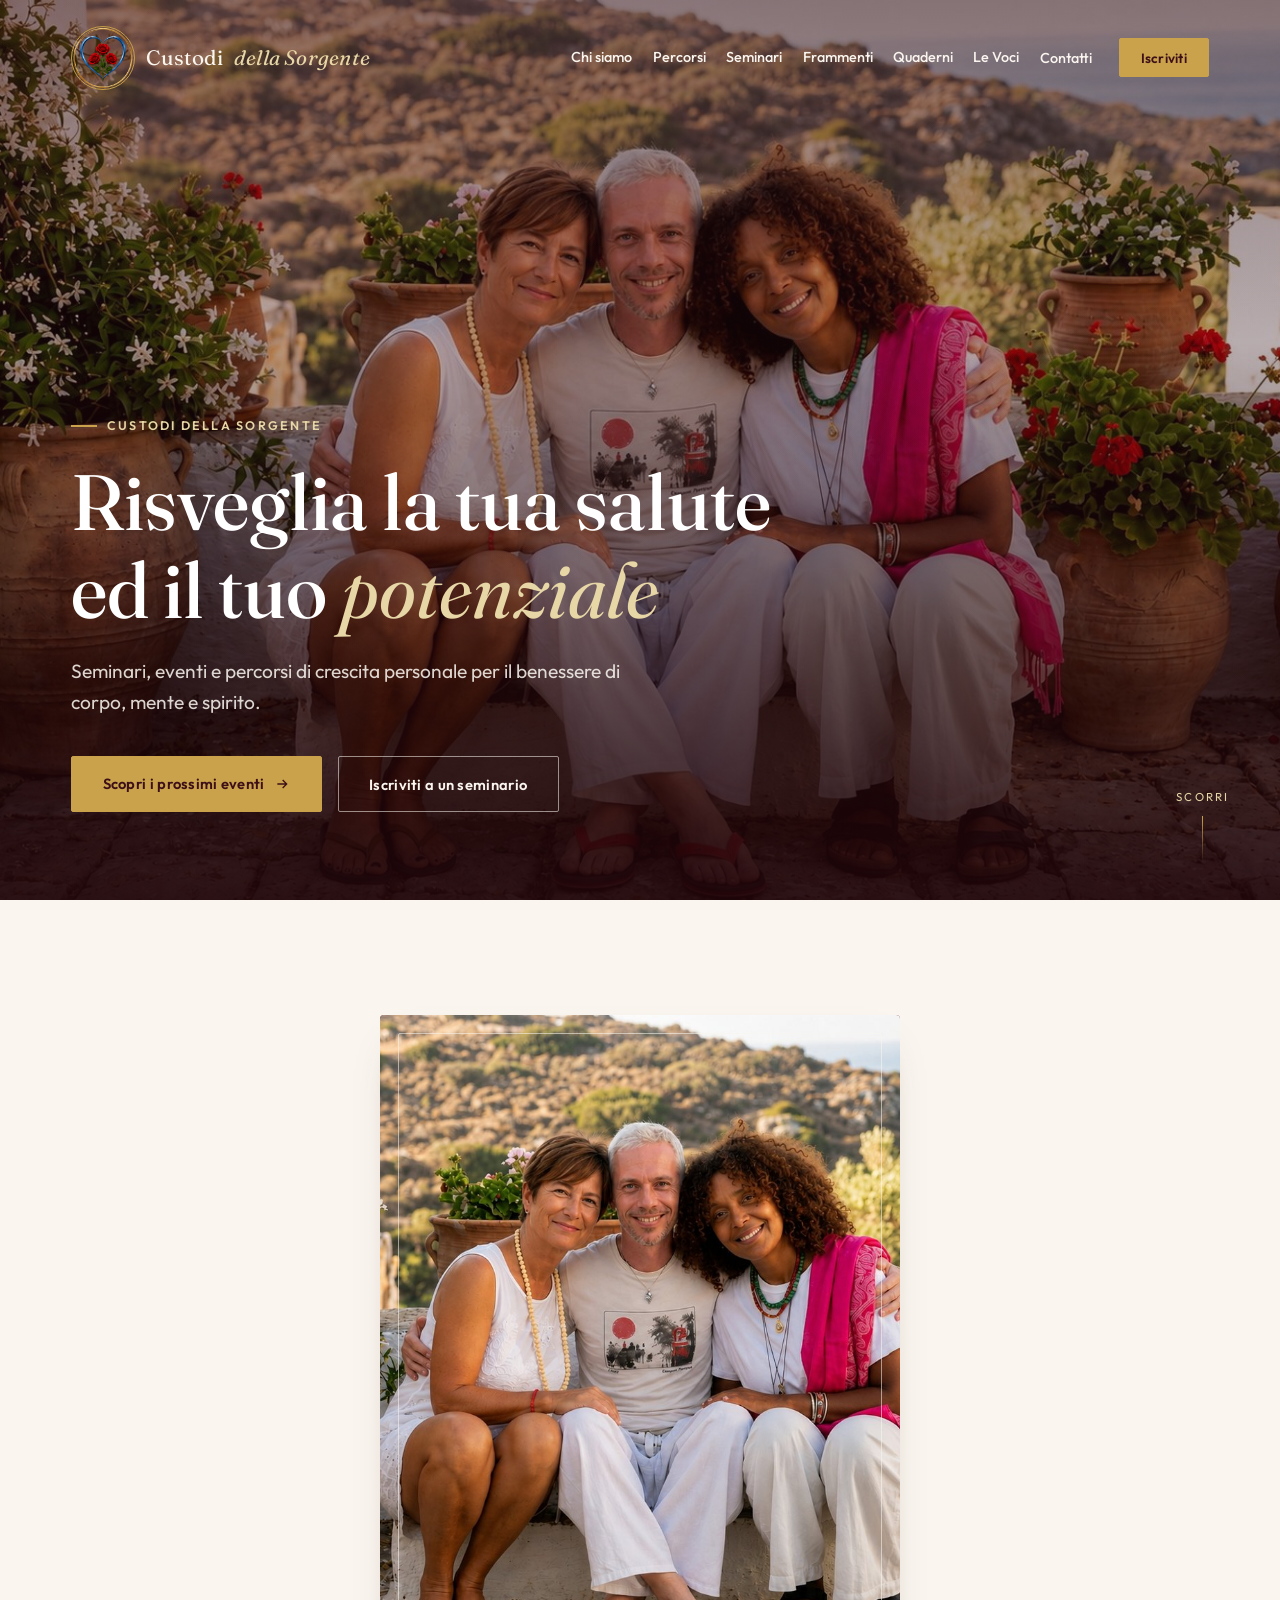
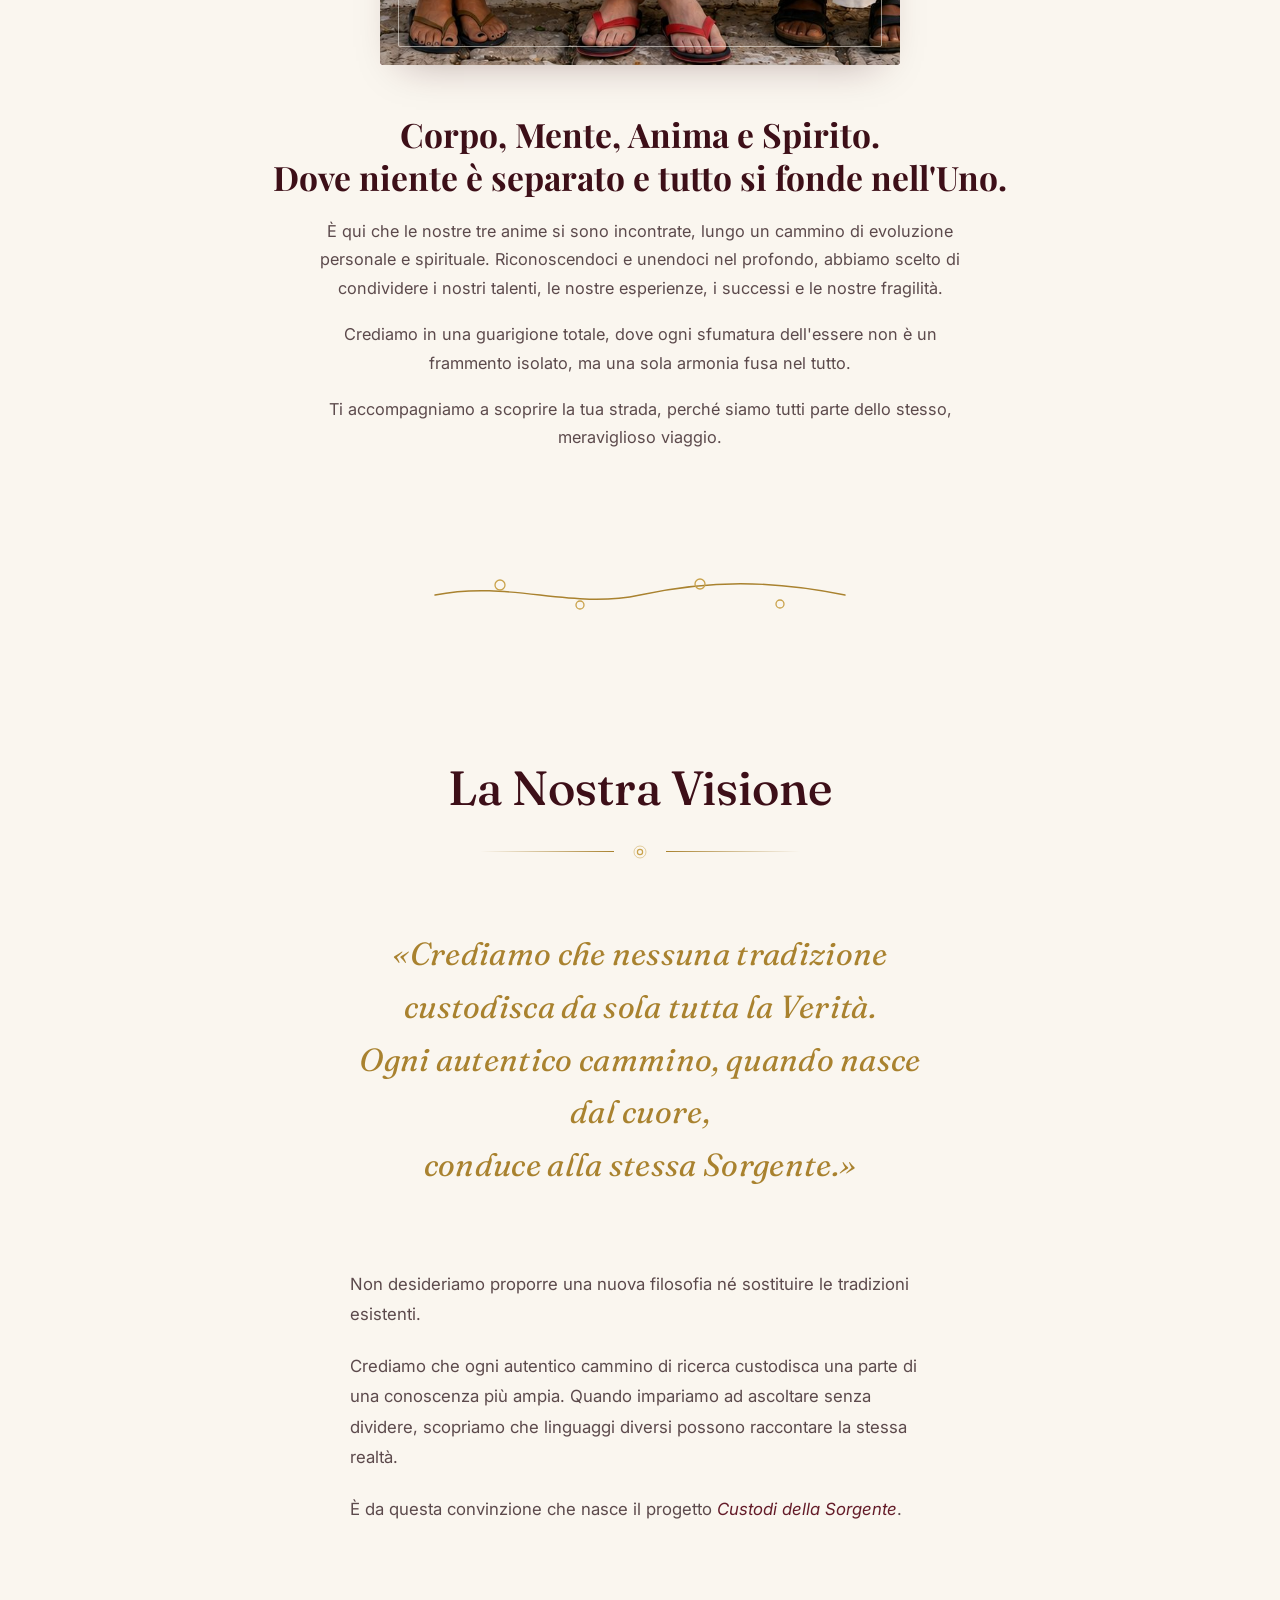
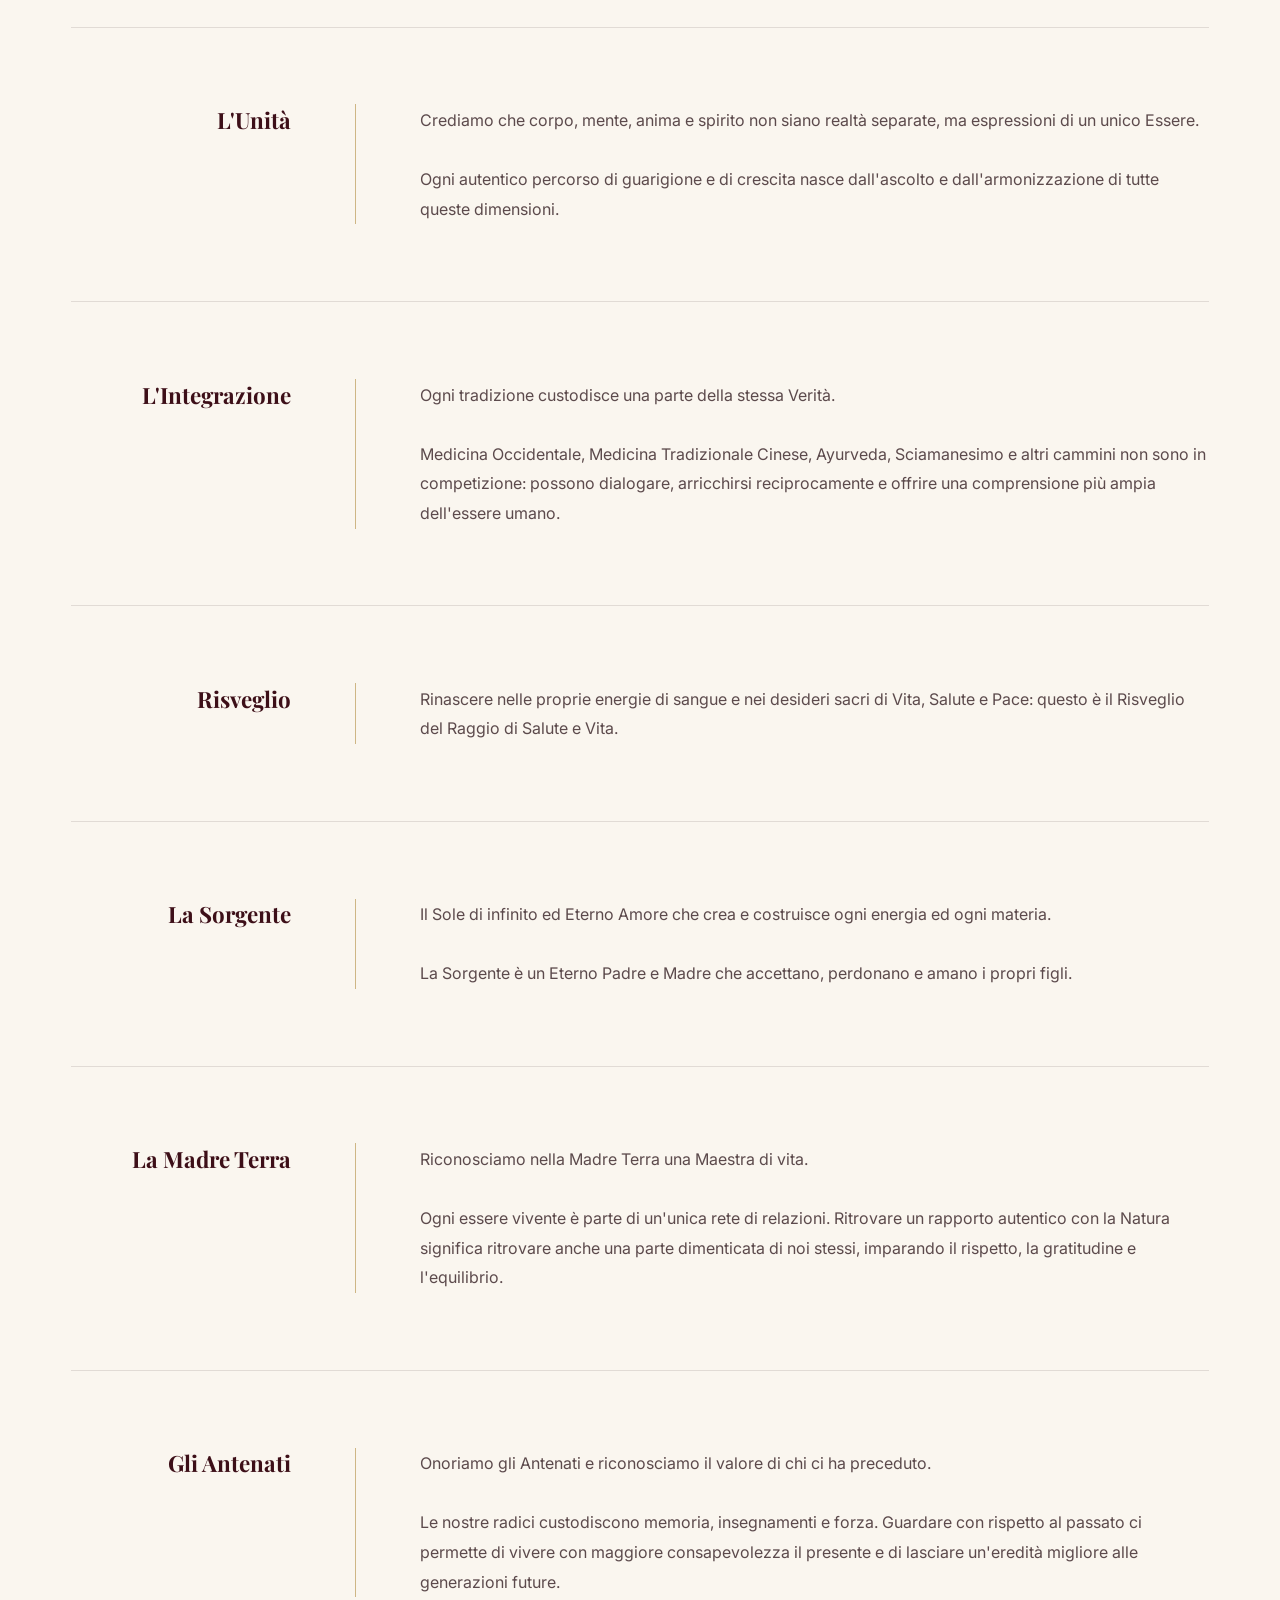
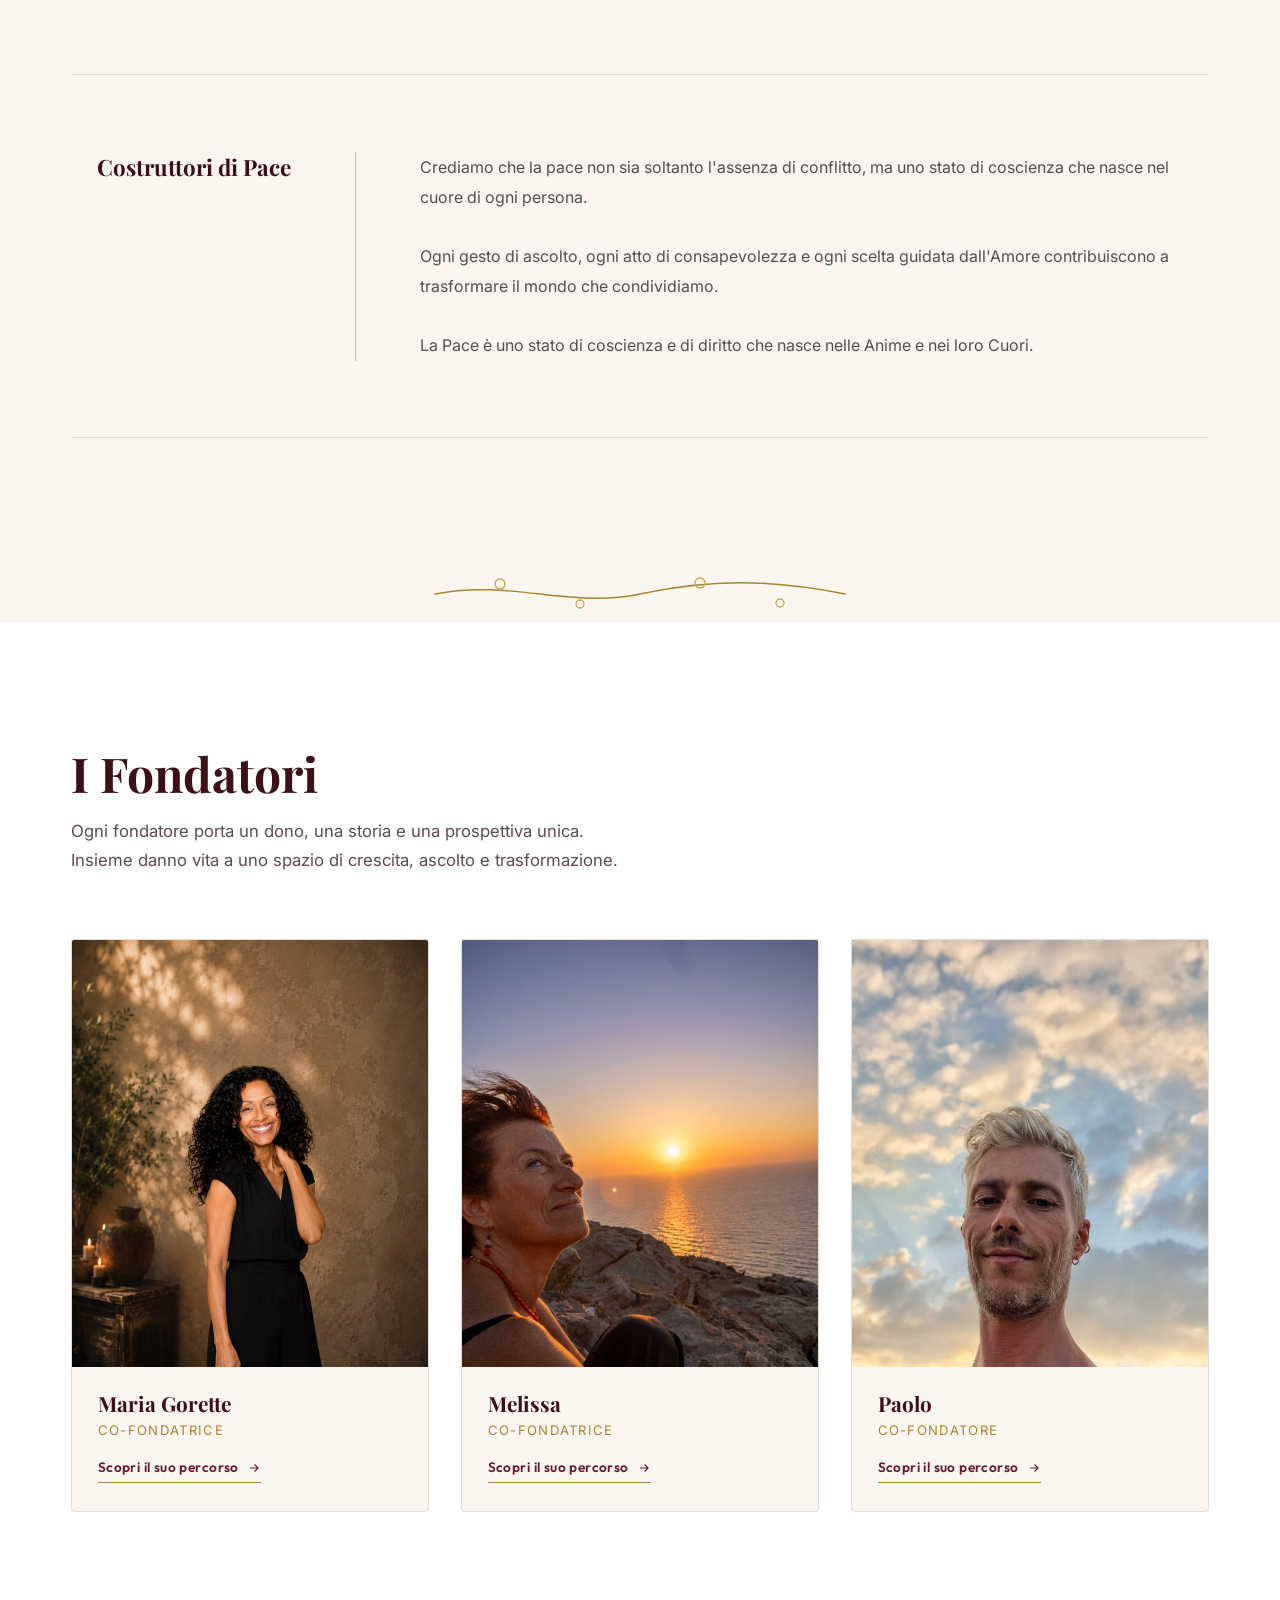
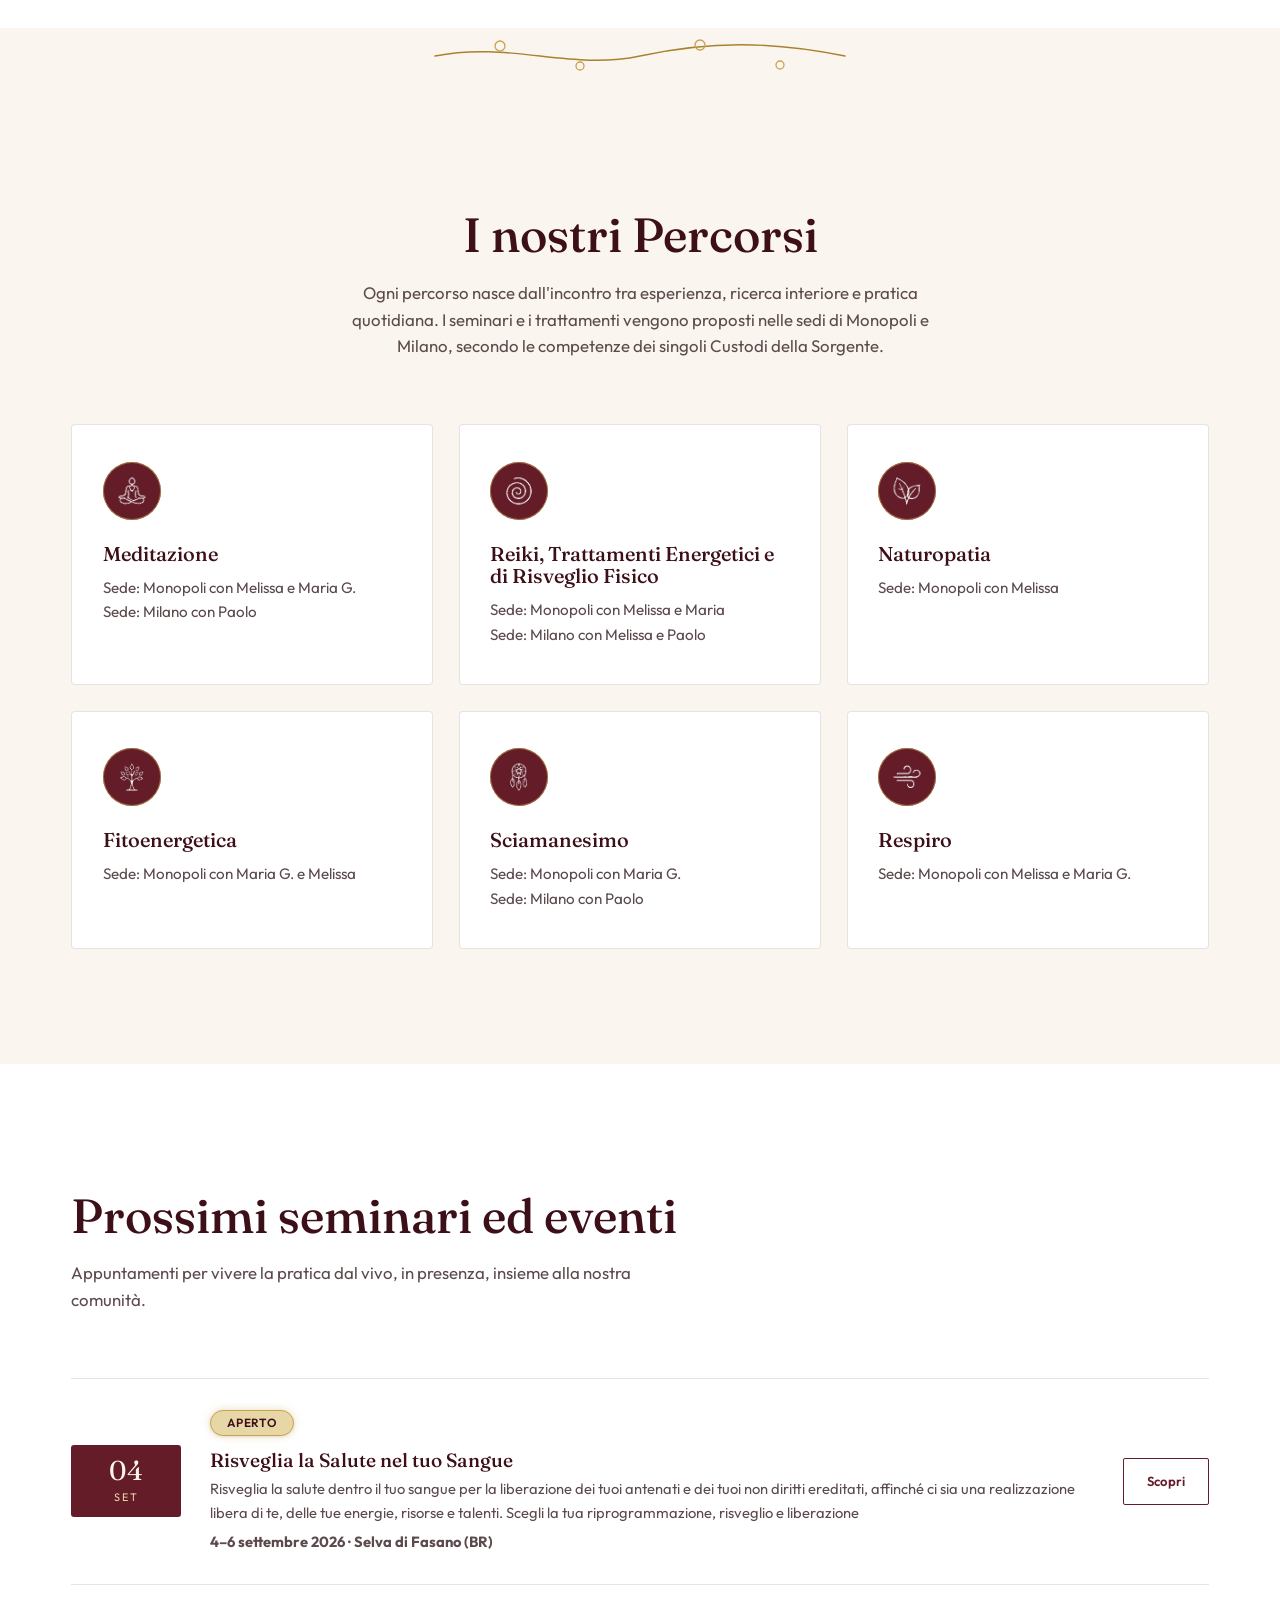
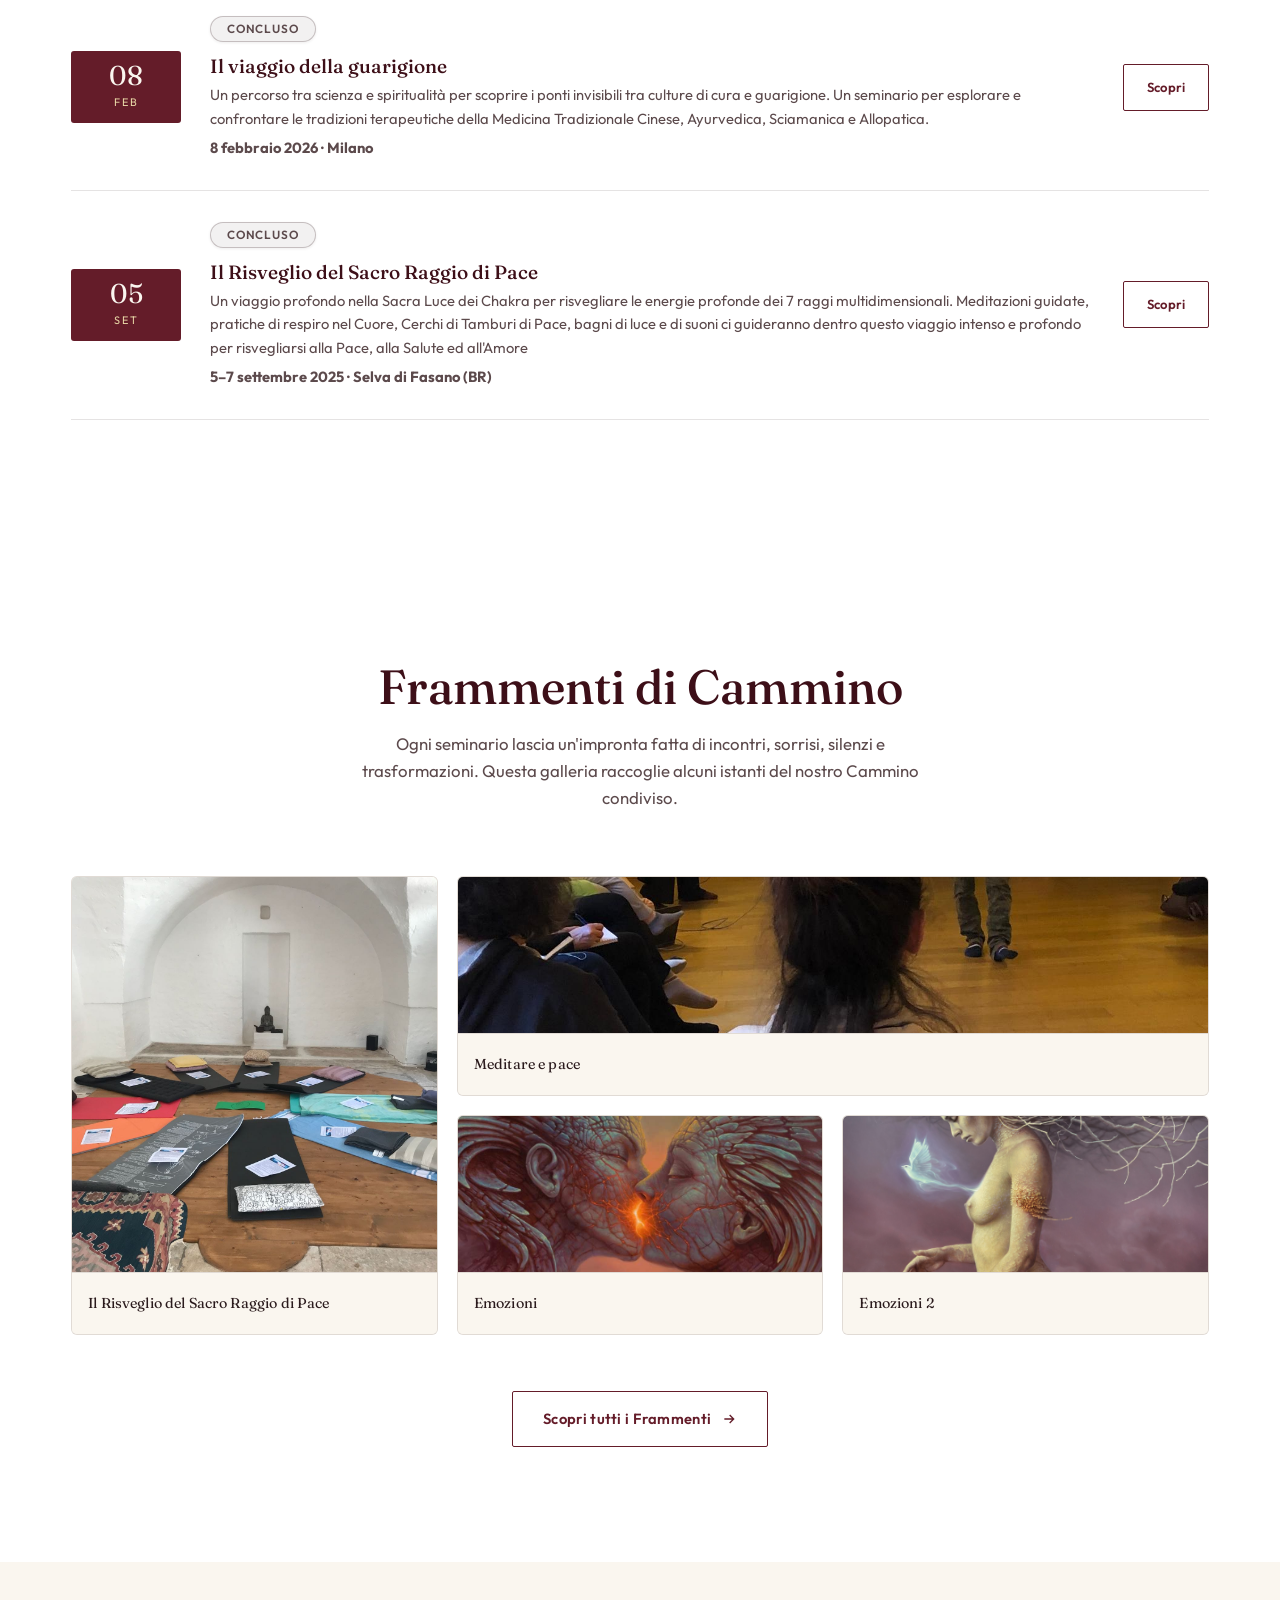
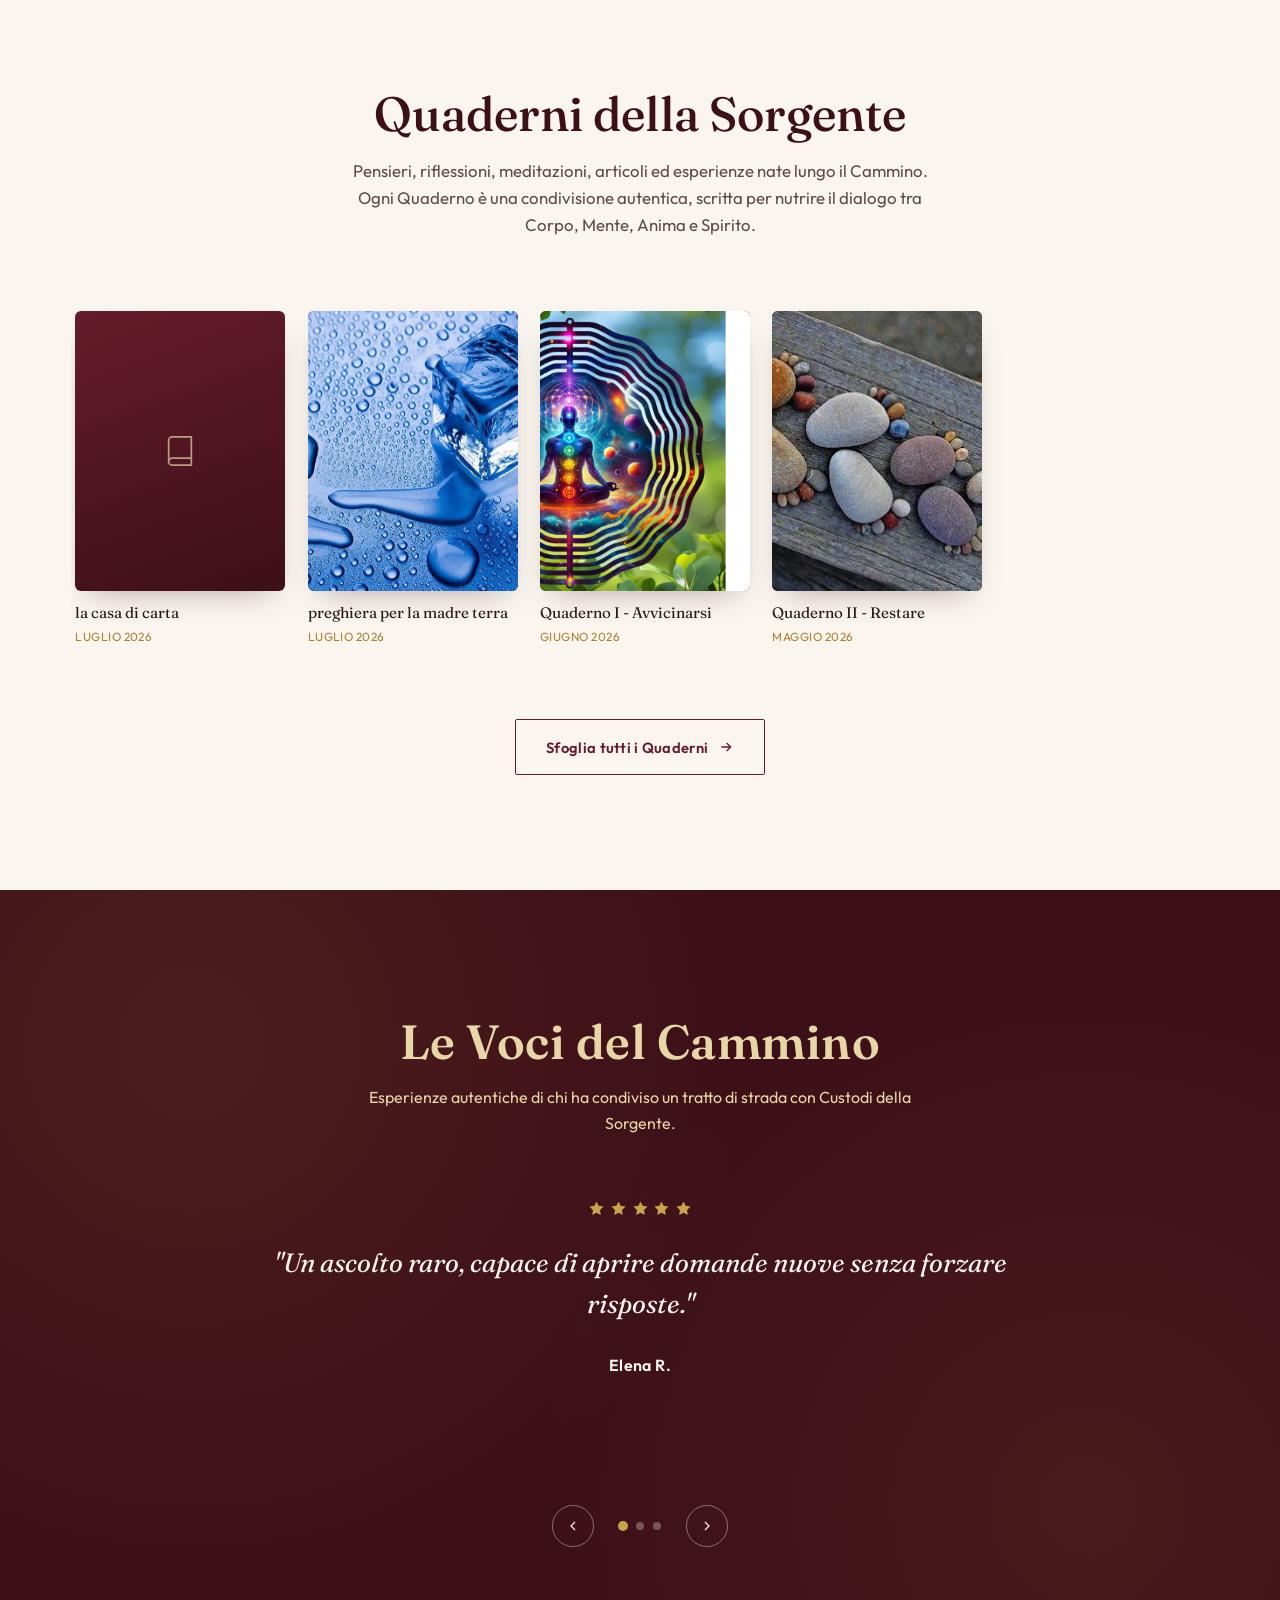
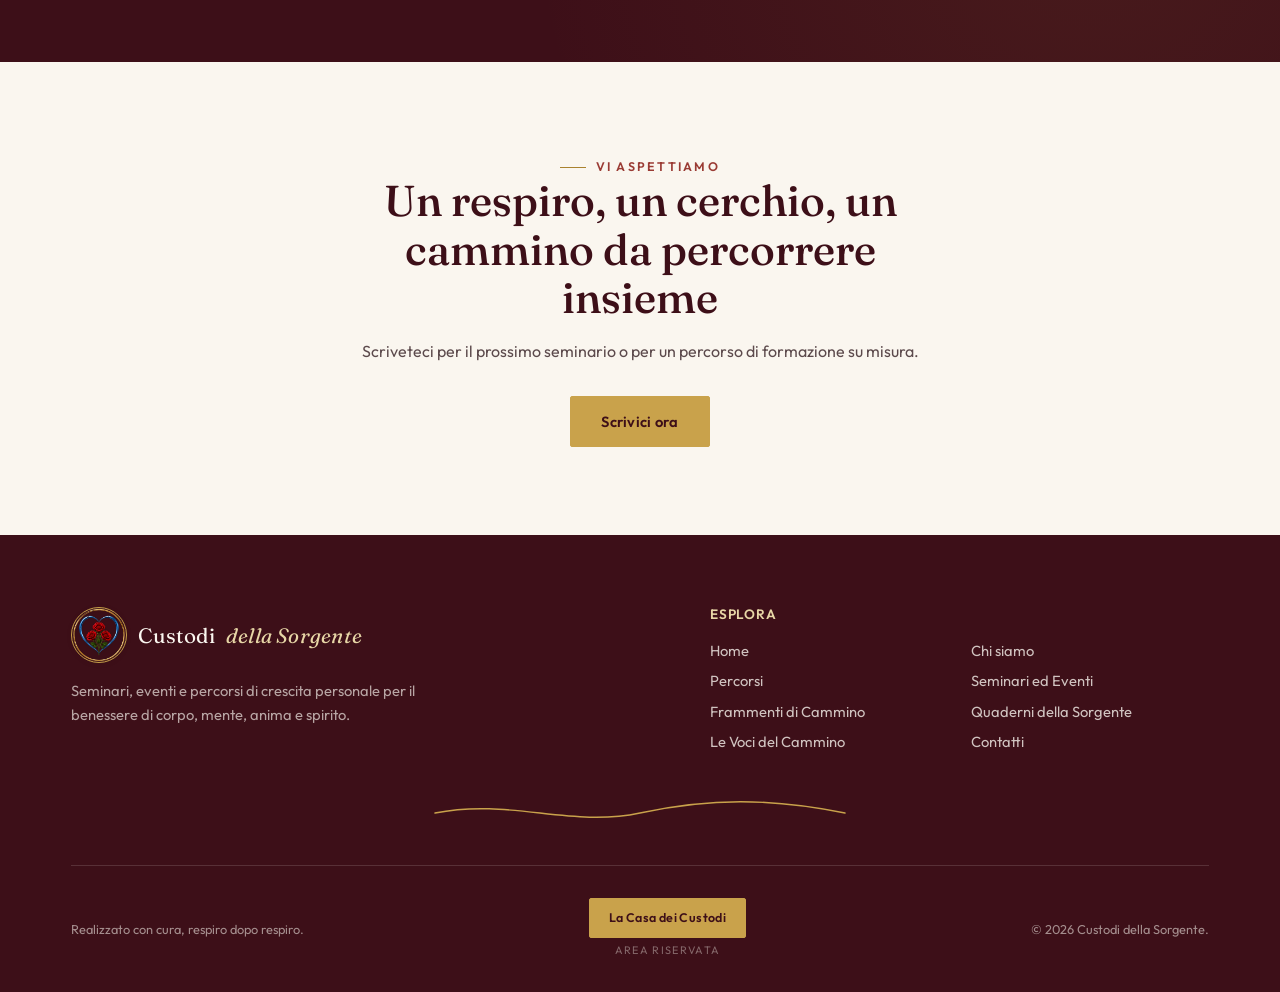
==== commit eb15d632: "Add files via upload" ====
--- a/index.html
+++ b/index.html
@@ -372,7 +372,7 @@
 
       <div class="service-card">
         <div class="seal">
-          <img src="images/meditazione.png" alt="" width="26" height="26">
+          <img src="images/meditazione.png" alt="" width="36" height="36">
         </div>
         <h3>Meditazione</h3>
         <p>Sede: Monopoli con Melissa e Maria G.<br>Sede: Milano con Paolo</p>
@@ -380,7 +380,7 @@
 
       <div class="service-card">
         <div class="seal">
-          <img src="images/reiki.png" alt="" width="26" height="26">
+          <img src="images/reiki.png" alt="" width="36" height="36">
         </div>
         <h3>Reiki, Trattamenti Energetici e di Risveglio Fisico</h3>
         <p>Sede: Monopoli con Melissa e Maria<br>Sede: Milano con Melissa e Paolo</p>
@@ -388,7 +388,7 @@
 
       <div class="service-card">
         <div class="seal">
-          <img src="images/naturopatia.png" alt="" width="26" height="26">
+          <img src="images/naturopatia.png" alt="" width="36" height="36">
         </div>
         <h3>Naturopatia</h3>
         <p>Sede: Monopoli con Melissa</p>
@@ -396,7 +396,7 @@
 
       <div class="service-card">
         <div class="seal">
-          <img src="images/fitoenergetica.png" alt="" width="26" height="26">
+          <img src="images/fitoenergetica.png" alt="" width="36" height="36">
         </div>
         <h3>Fitoenergetica</h3>
         <p>Sede: Monopoli con Maria G. e Melissa</p>
@@ -404,7 +404,7 @@
 
       <div class="service-card">
         <div class="seal">
-          <img src="images/sciamanesimo.png" alt="" width="26" height="26">
+          <img src="images/sciamanesimo.png" alt="" width="36" height="36">
         </div>
         <h3>Sciamanesimo</h3>
         <p>Sede: Monopoli con Maria G.<br>Sede: Milano con Paolo</p>
@@ -412,7 +412,7 @@
 
       <div class="service-card">
         <div class="seal">
-          <img src="images/respiro.png" alt="" width="26" height="26">
+          <img src="images/respiro.png" alt="" width="36" height="36">
         </div>
         <h3>Respiro</h3>
         <p>Sede: Monopoli con Melissa e Maria G.</p>
--- a/style.css
+++ b/style.css
@@ -281,6 +281,7 @@
 .nav-mobile.open { transform: translateY(0); }
 .nav-mobile a { font-family: var(--ff-display); font-size: 1.7rem; color: var(--cream); }
 .nav-mobile a:hover { color: var(--gold-soft); }
+.nav-mobile a:first-child { margin-top: 3rem; }
 
 /* ---------- HERO ---------- */
 .hero {
@@ -785,7 +786,7 @@
 }
 .seal svg { width: 26px; height: 26px; stroke: var(--gold-soft); fill: none; stroke-width: 1.5; }
 .service-card .seal svg { stroke: #FFFFFF; }
-.seal img { display: block; width: 26px; height: 26px; }
+.seal img { display: block; width: 36px; height: 36px; }
 .service-card h3 { font-size: 1.25rem; }
 .service-card p  { color: var(--ink-soft); margin-top: .7rem; font-size: .95rem; }
 
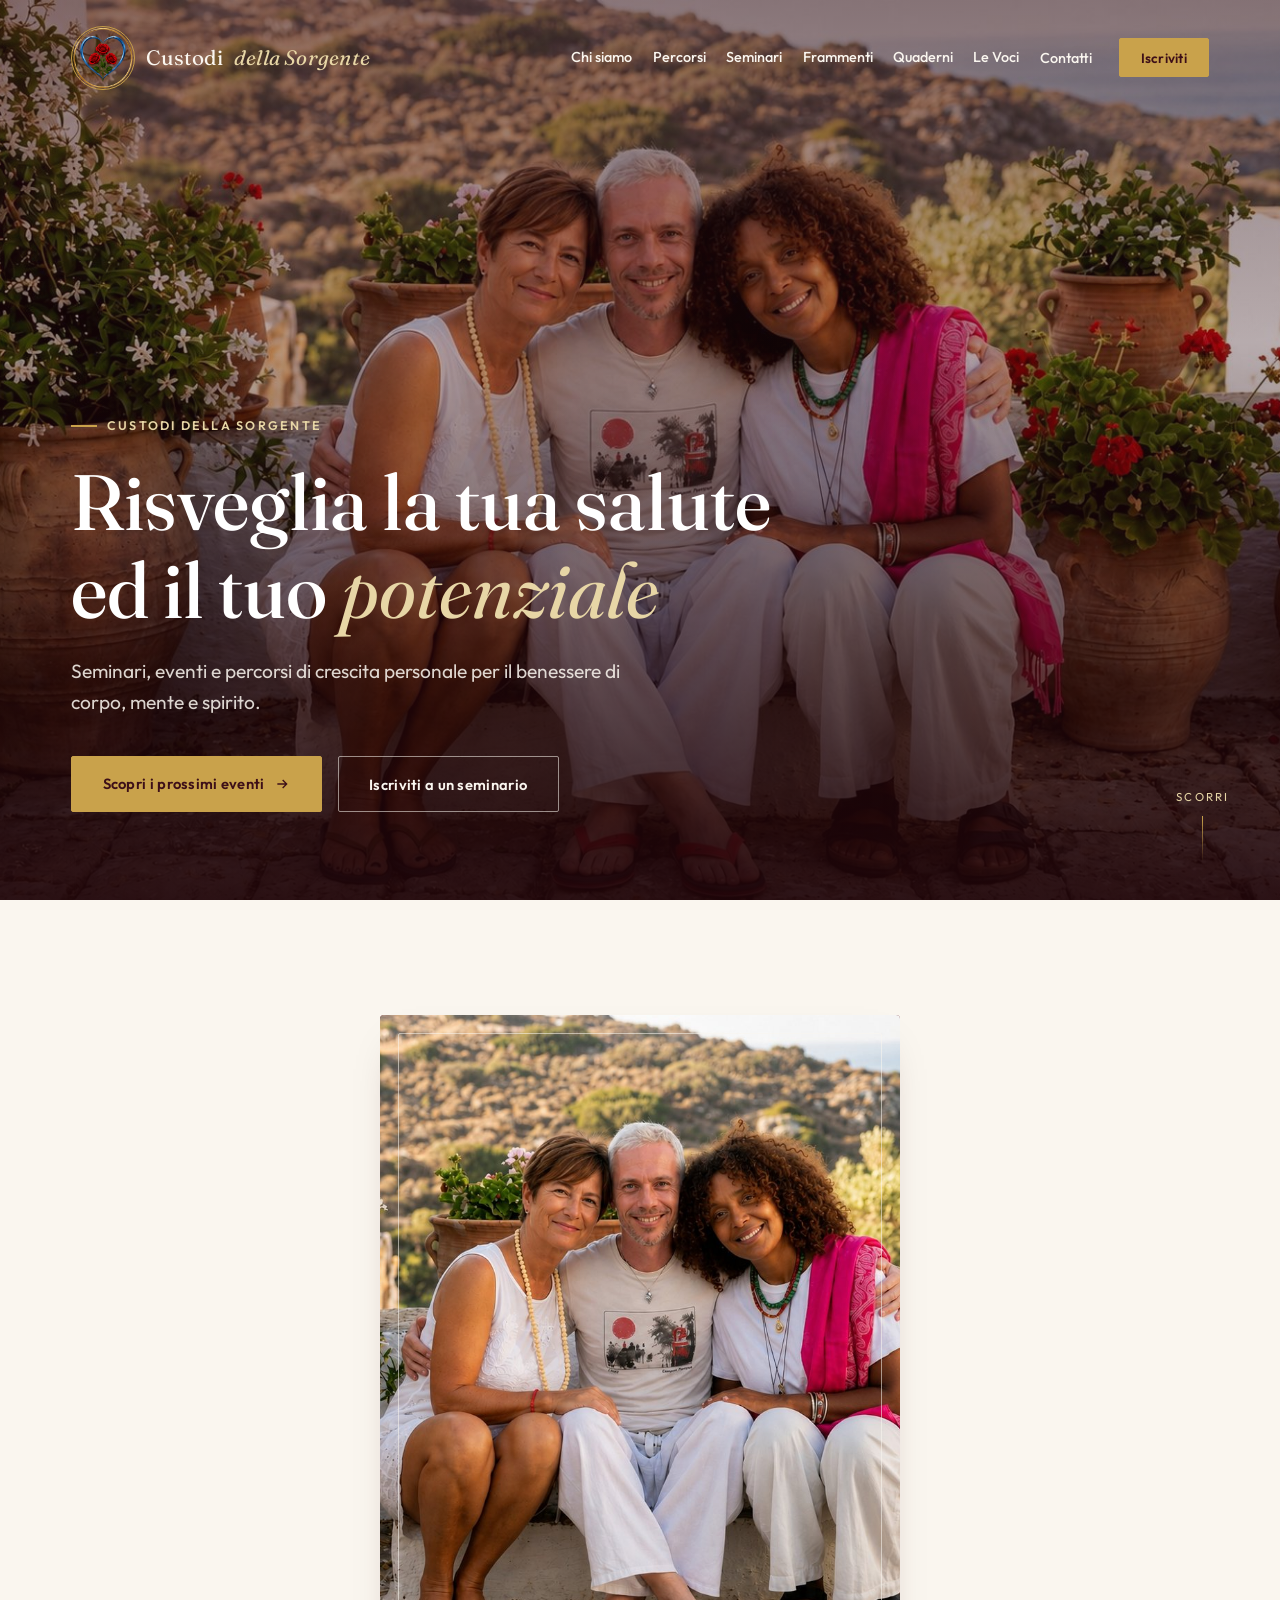
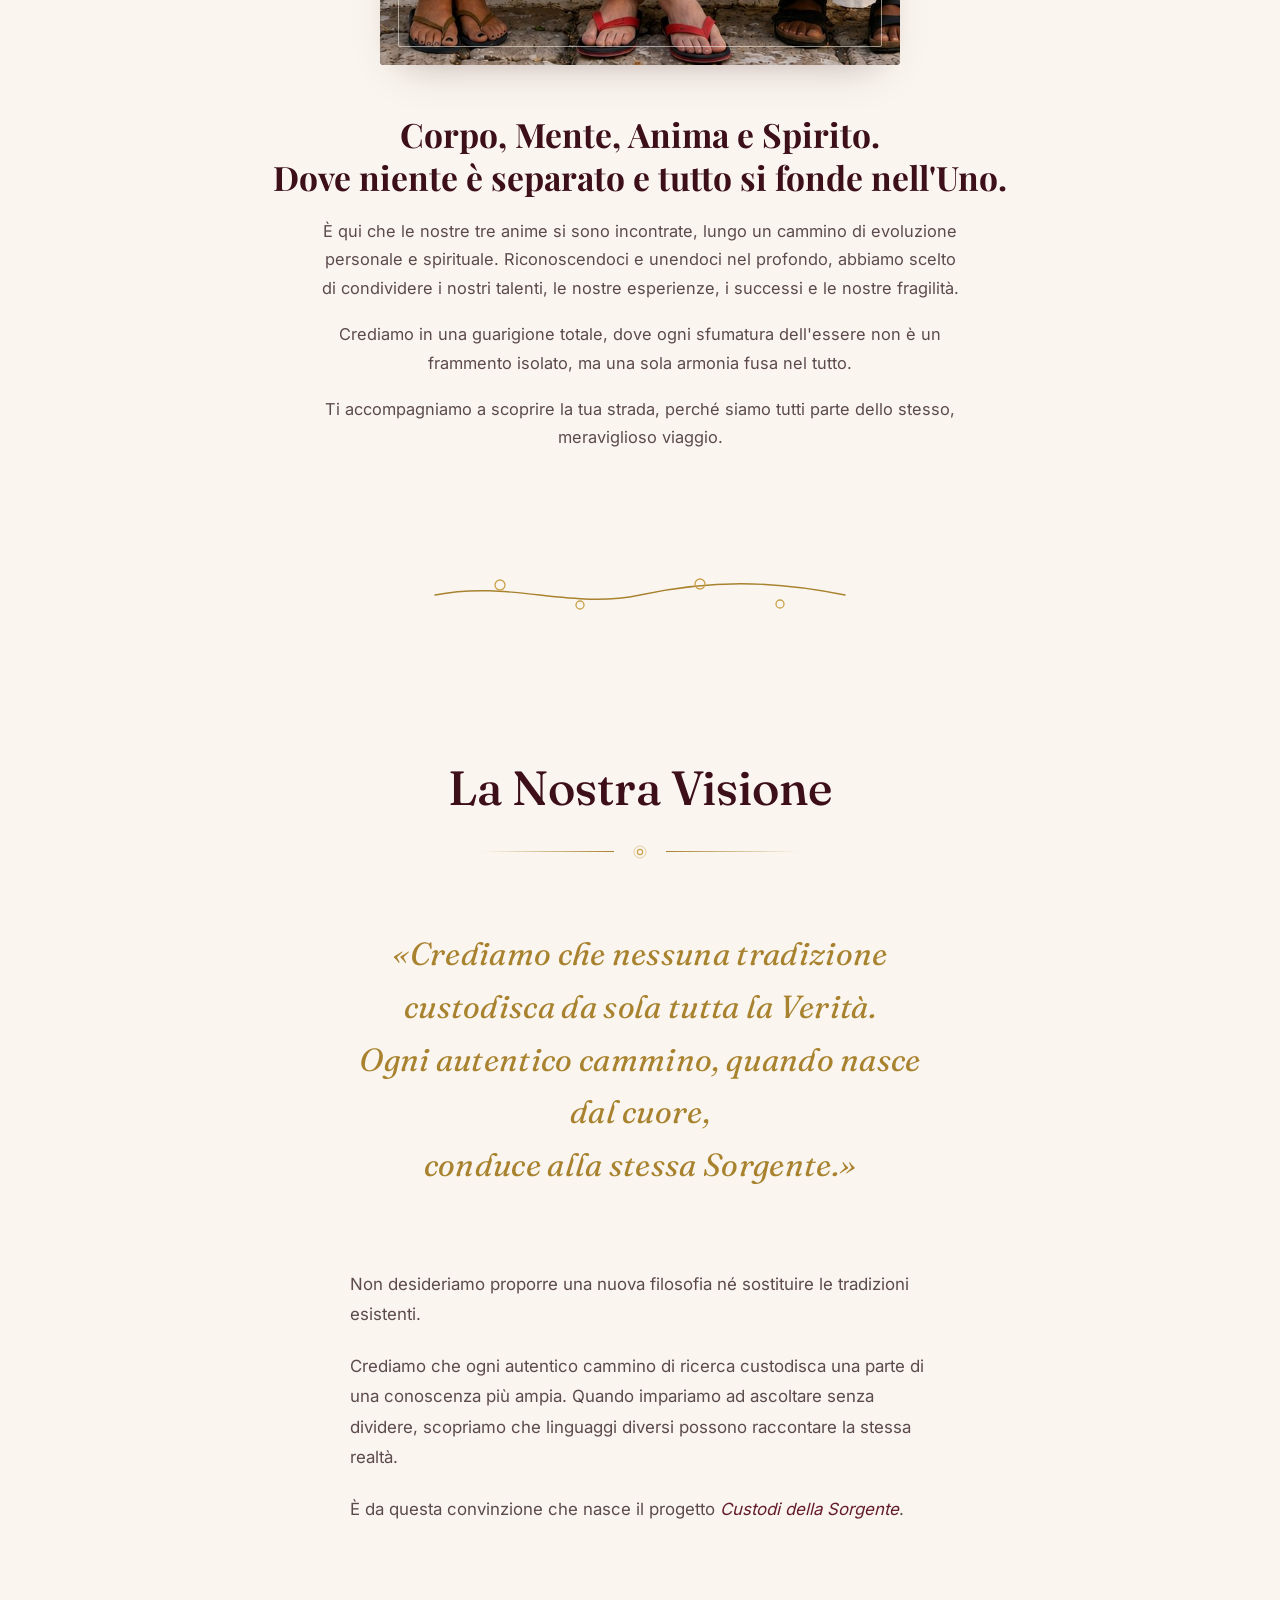
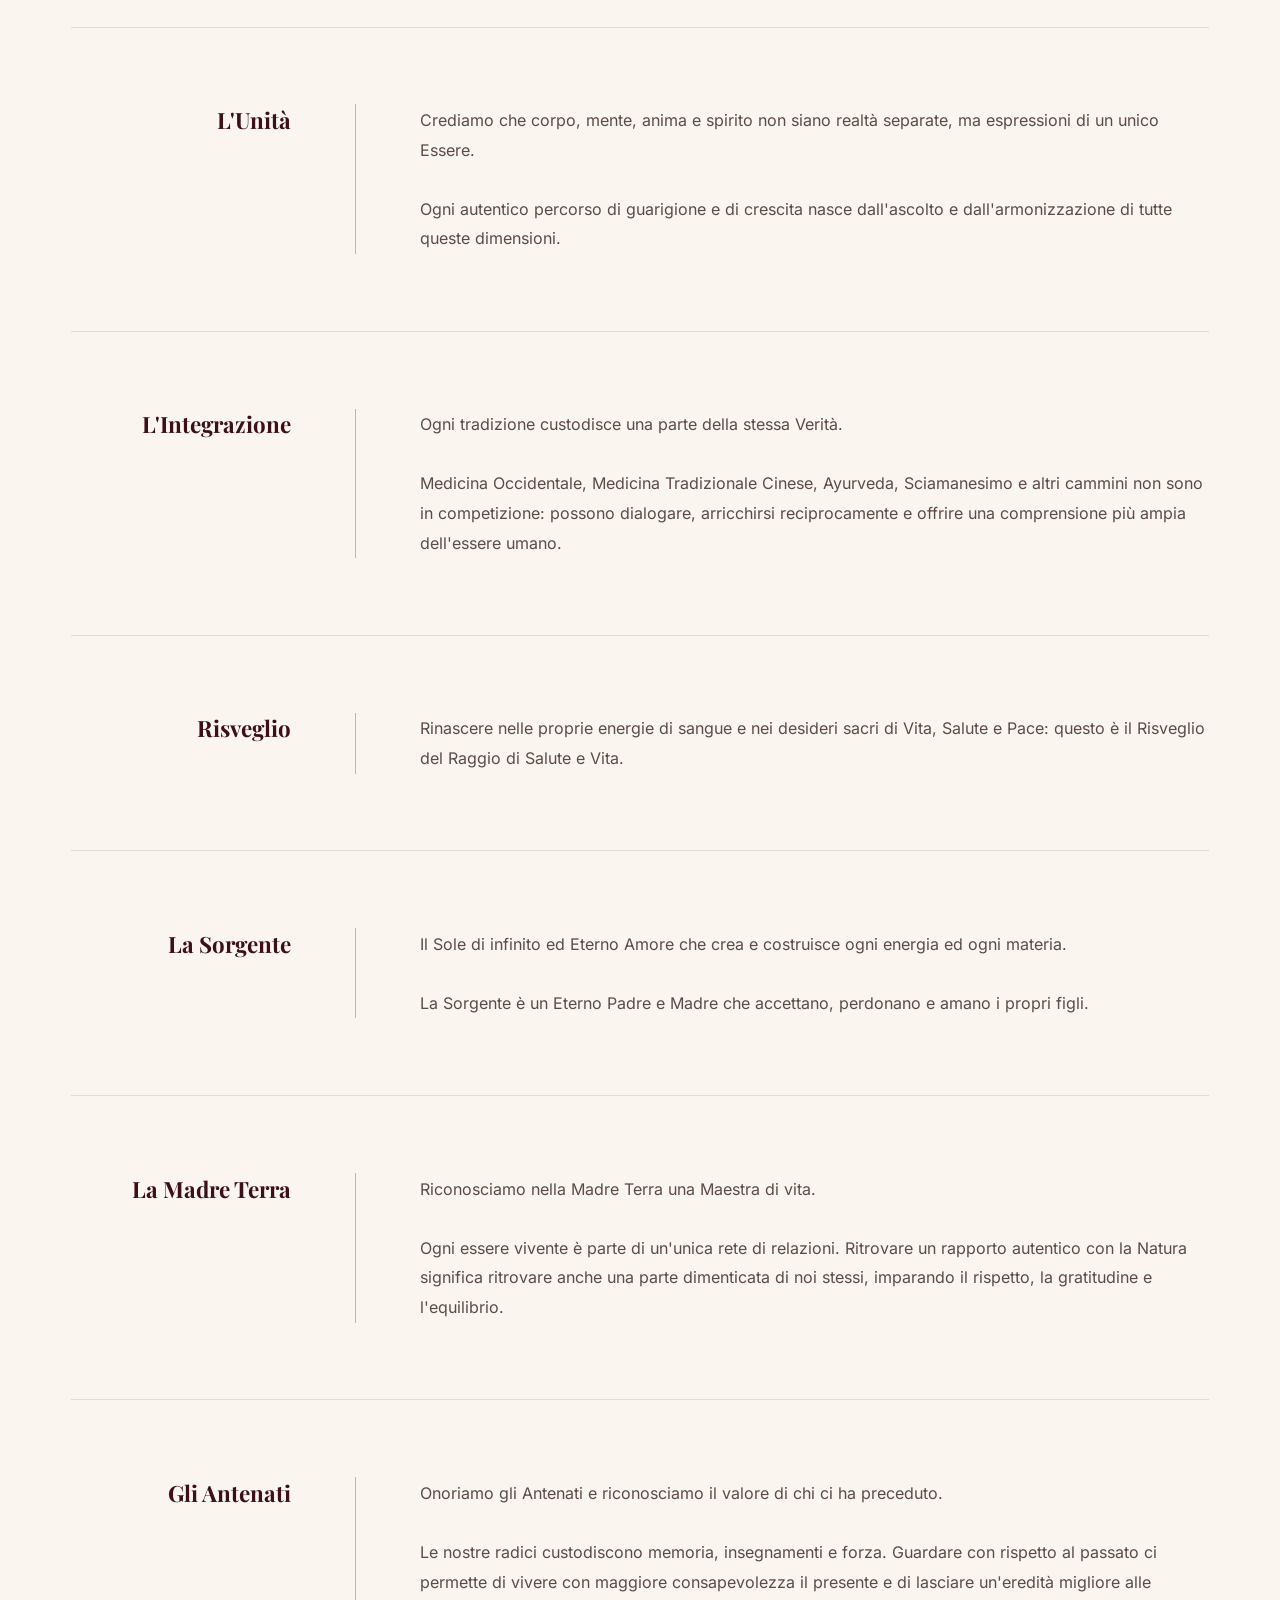
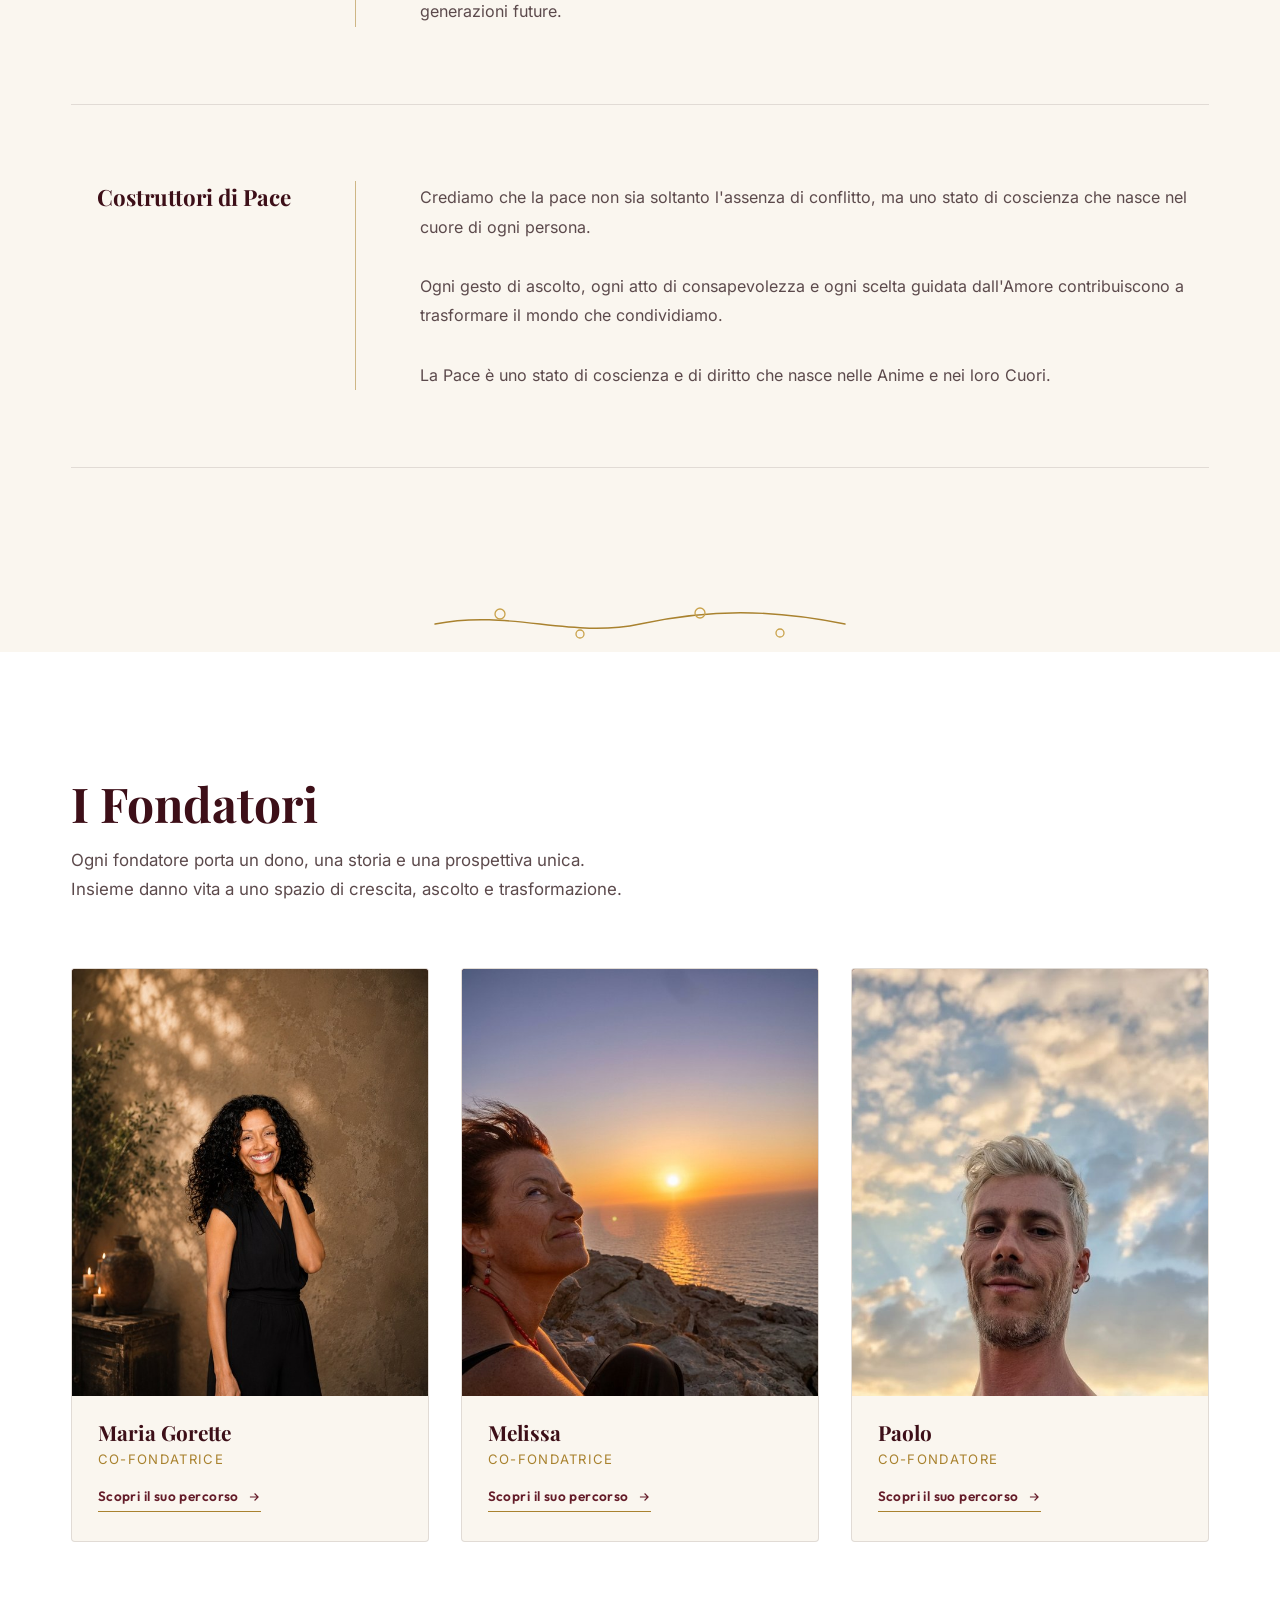
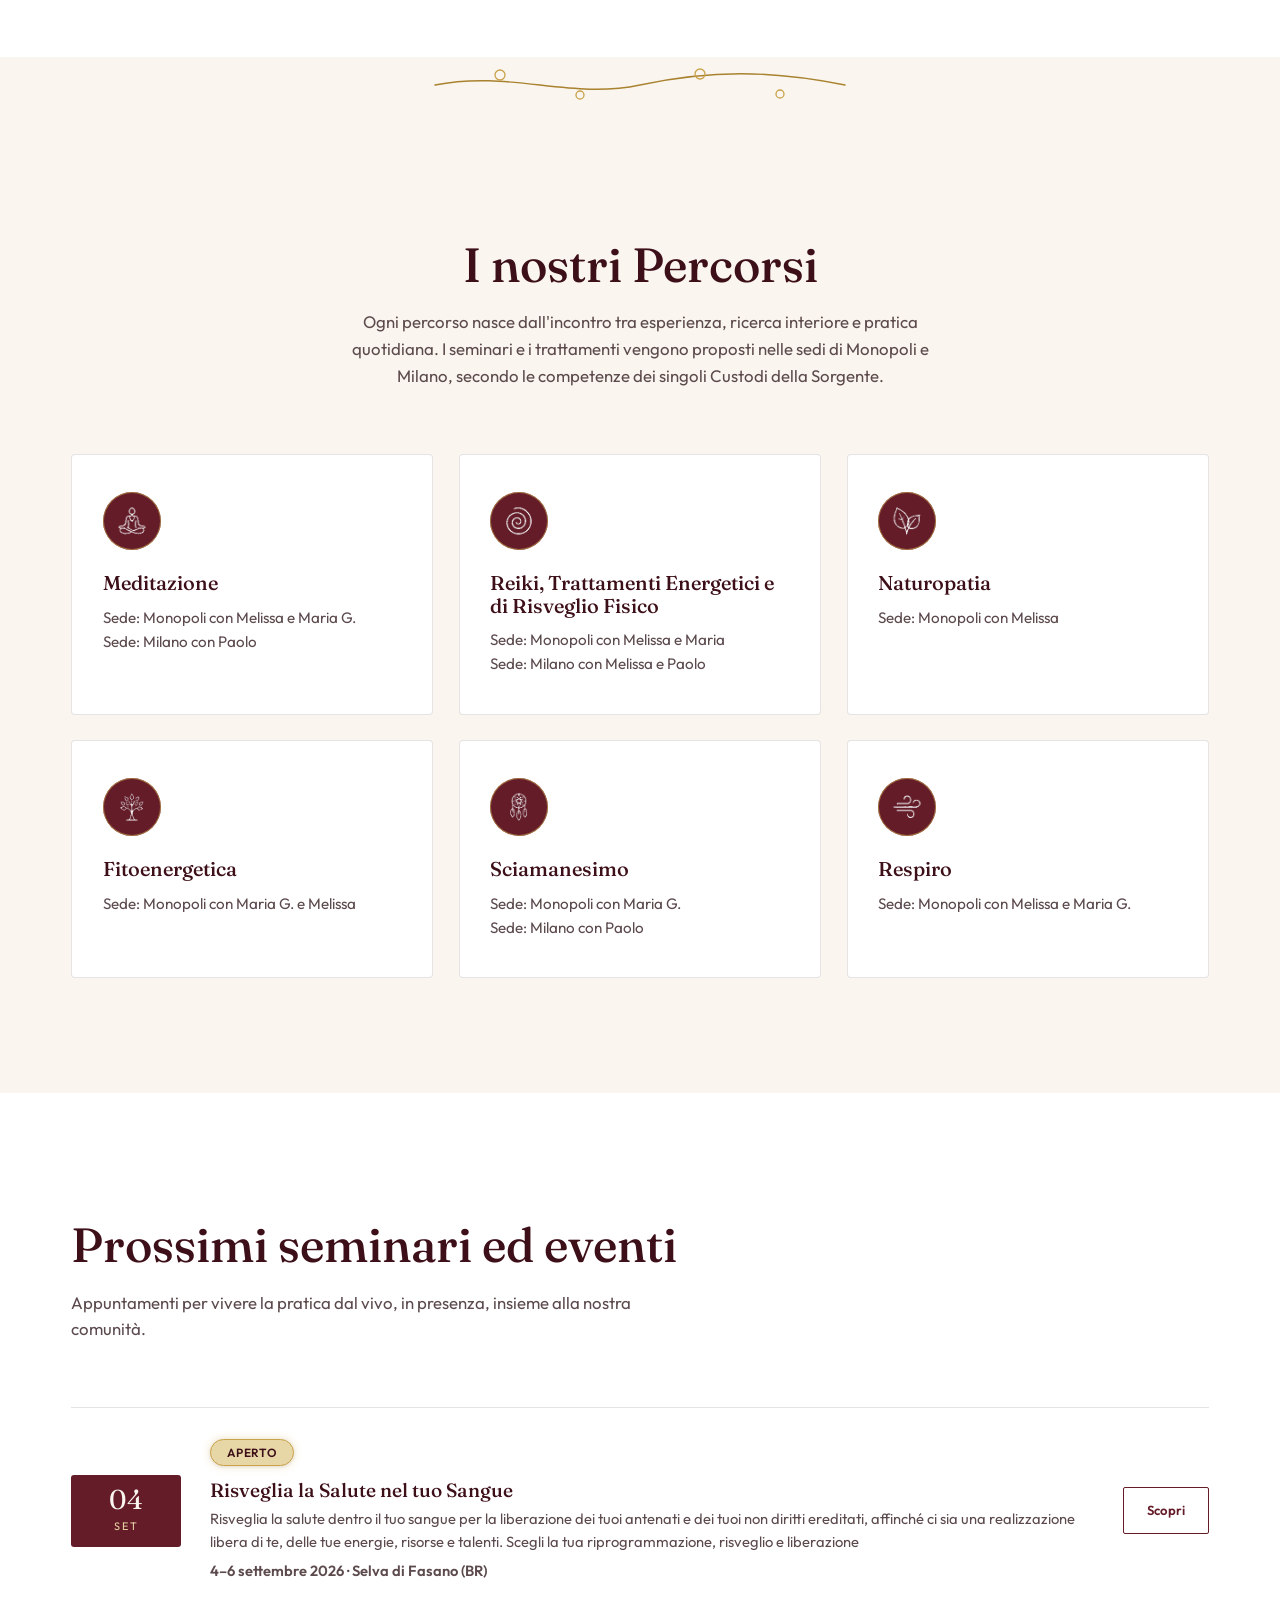
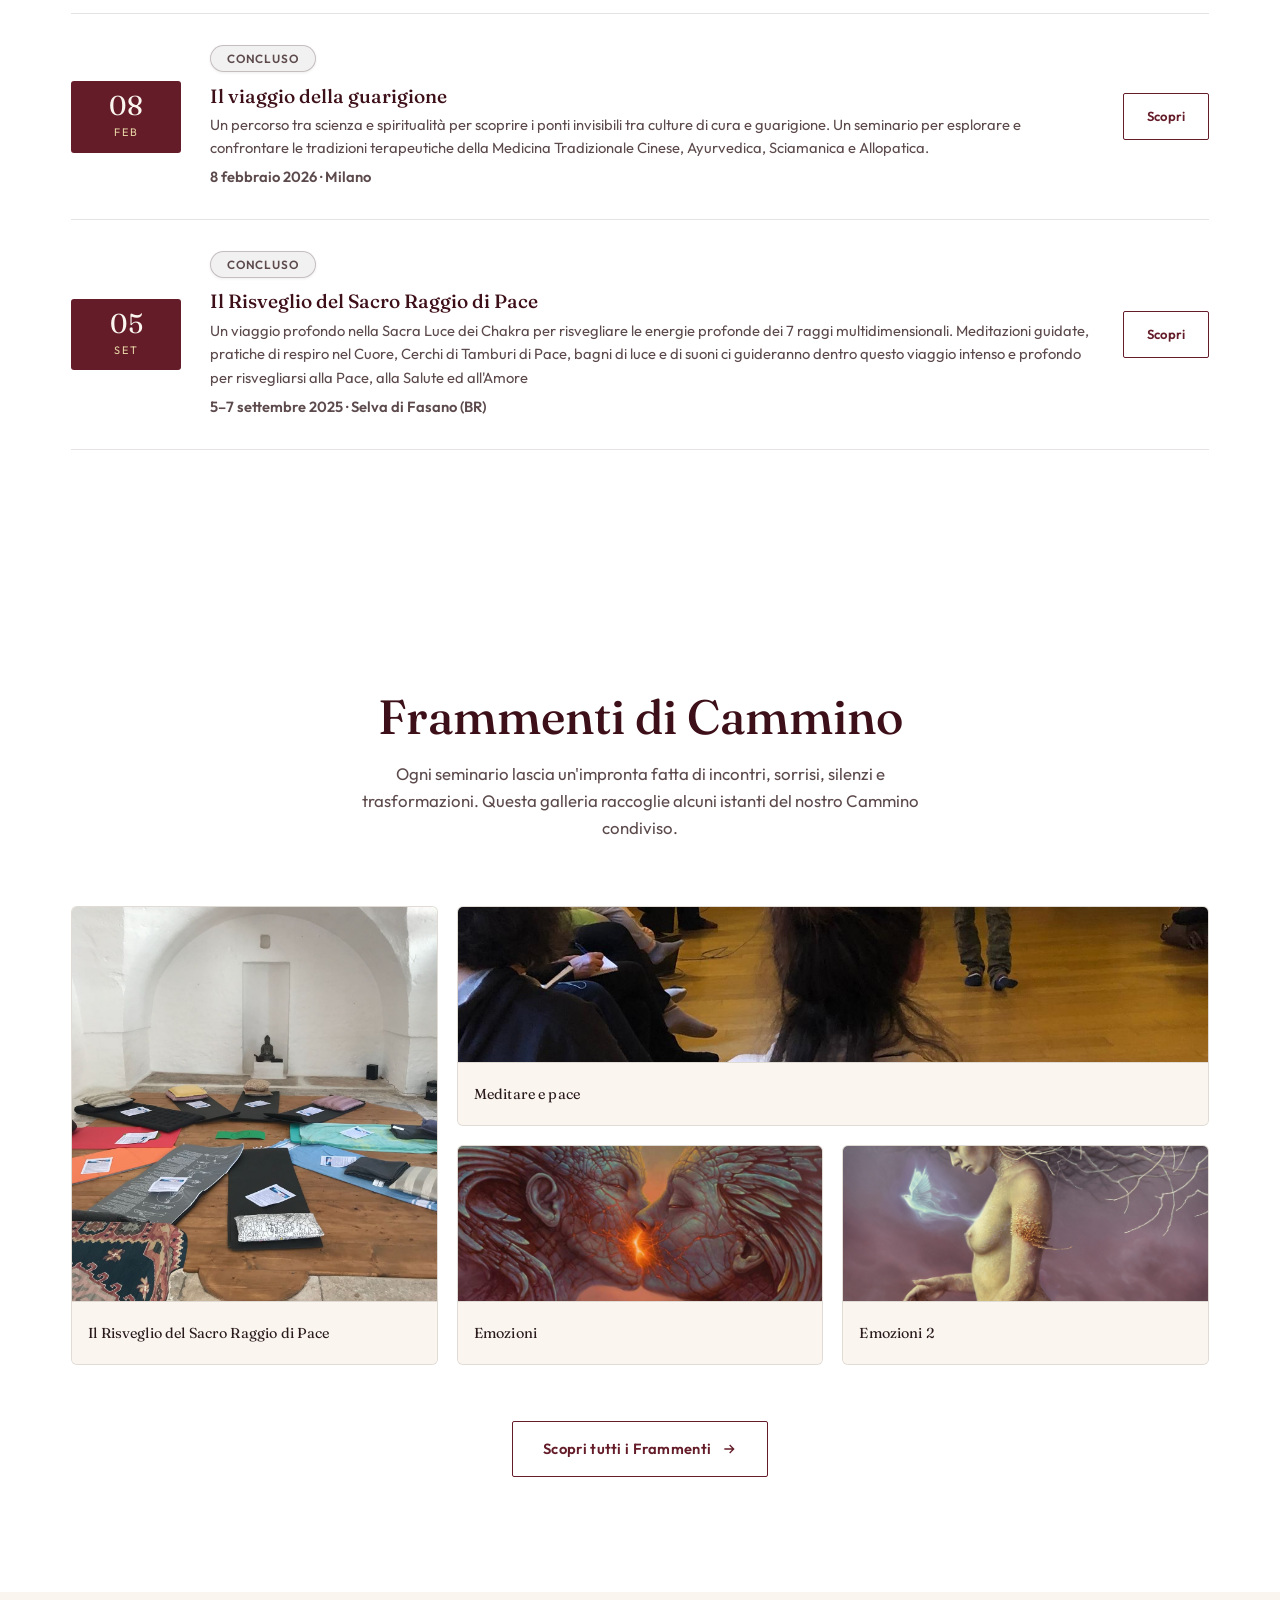
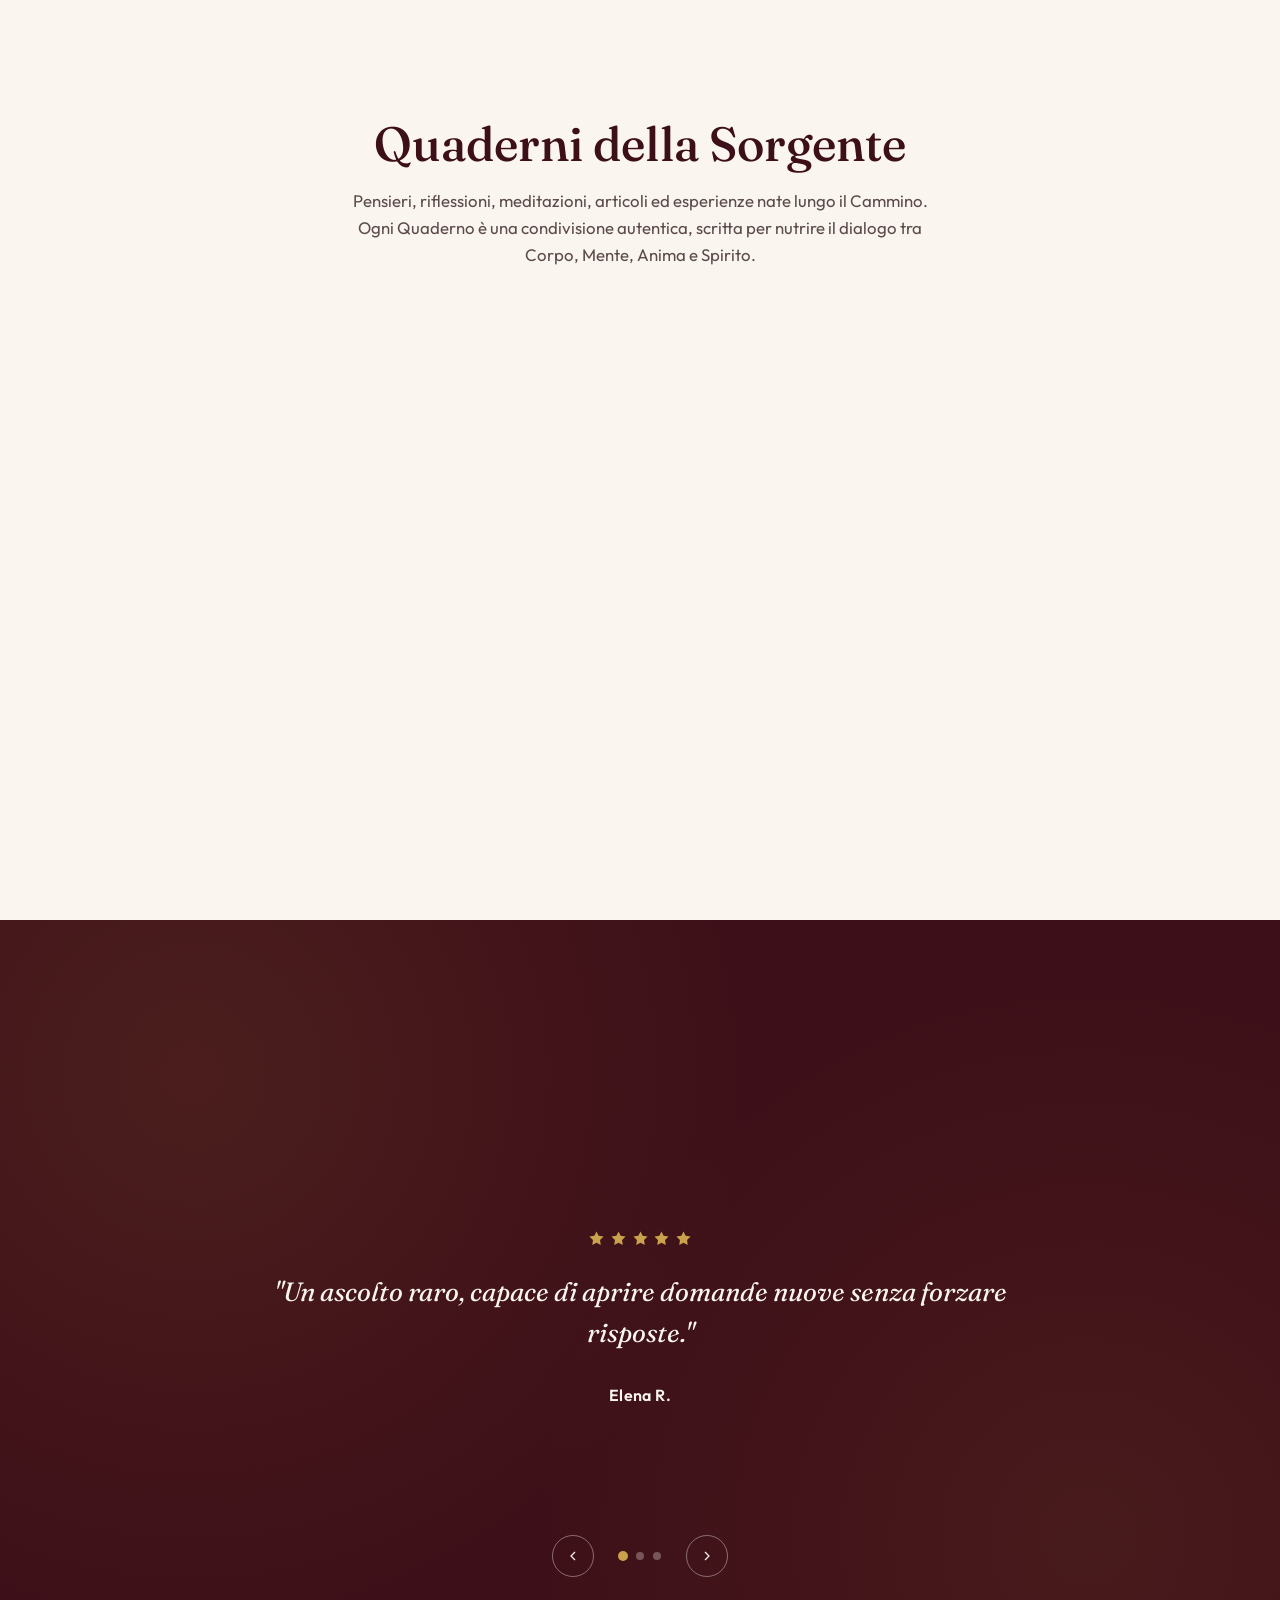
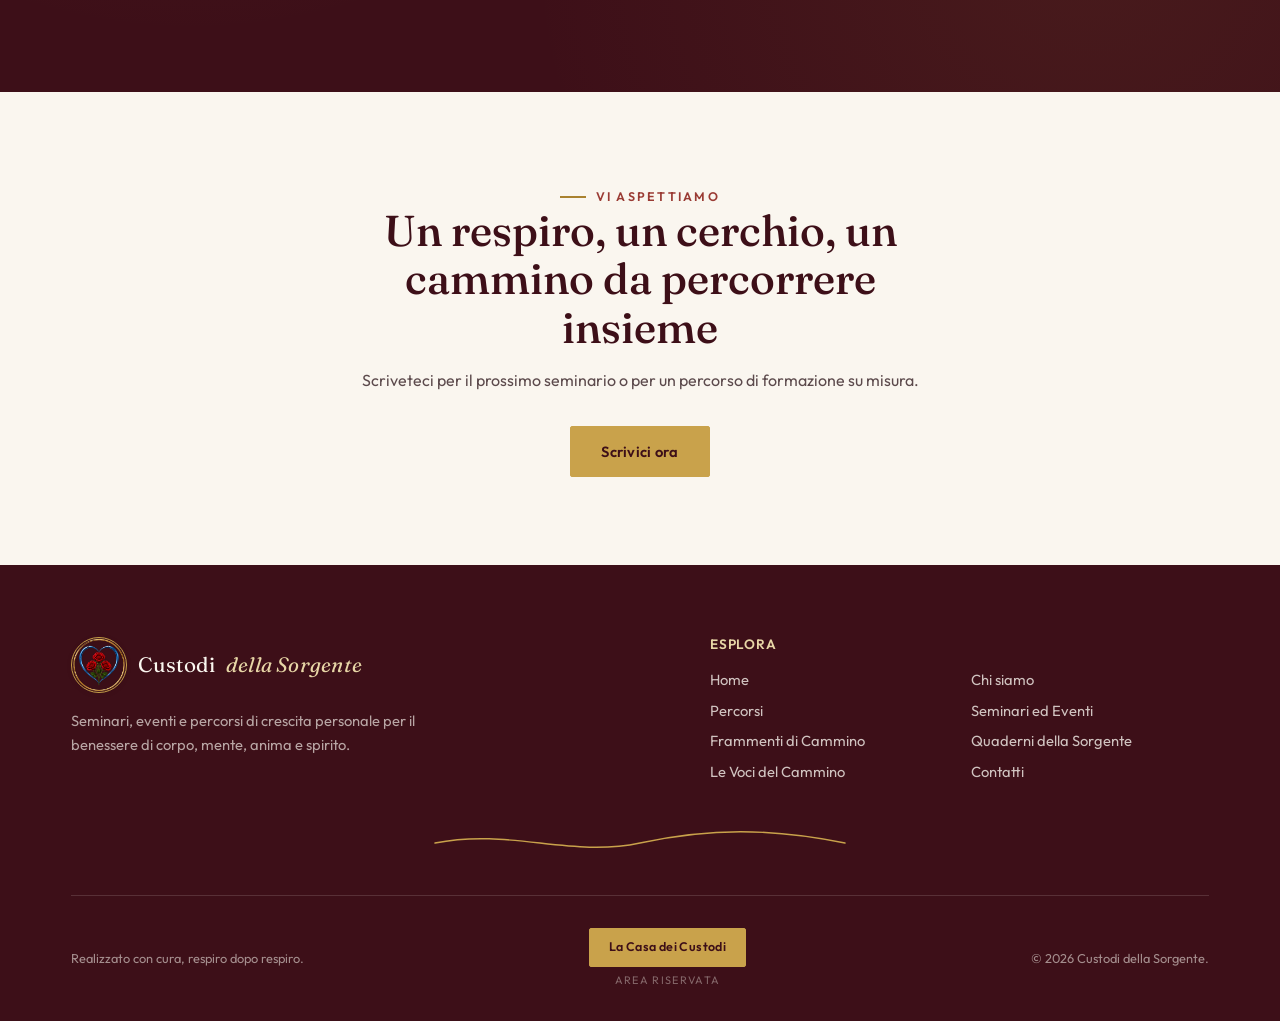
==== commit de2ce98c: "Localizzazione Google Fonts" ====
--- a/index.html
+++ b/index.html
@@ -20,10 +20,6 @@
   <meta name="twitter:image" content="https://custodidellasorgente.it/images/open-graph.png">
 
   <link rel="icon" href="data:image/svg+xml,%3Csvg xmlns='http://www.w3.org/2000/svg' viewBox='0 0 100 100'%3E%3Crect width='100' height='100' rx='20' fill='%236B1626'/%3E%3Ccircle cx='50' cy='50' r='10' fill='none' stroke='%23C9A24B' stroke-width='3'/%3E%3Ccircle cx='50' cy='50' r='22' fill='none' stroke='%23C9A24B' stroke-width='2.4'/%3E%3Ccircle cx='50' cy='50' r='34' fill='none' stroke='%23C9A24B' stroke-width='1.8'/%3E%3C/svg%3E">
-
-  <link rel="preconnect" href="https://fonts.googleapis.com">
-  <link rel="preconnect" href="https://fonts.gstatic.com" crossorigin>
-  <link href="https://fonts.googleapis.com/css2?family=Fraunces:ital,opsz,wght@0,9..144,300;0,9..144,400;0,9..144,500;1,9..144,400;1,9..144,500&family=Inter:wght@400;500&family=Outfit:wght@300;400;500;600;700&family=Playfair+Display:wght@700&display=swap" rel="stylesheet">
 
   <link rel="stylesheet" href="style.css?v=34">
 
--- a/style.css
+++ b/style.css
@@ -1,6 +1,62 @@
 /* ============================================================
    Custodi della Sorgente — style.css
    ============================================================ */
+
+/* ---------- FONT FACES (locali, self-hosted) ---------- */
+/* Sostituiscono il precedente caricamento da Google Fonts.
+   Pesi e stili inclusi: esattamente quelli realmente usati nel sito. */
+
+@font-face {
+  font-family: 'Fraunces';
+  src: url('fonts/fraunces-roman-400-500-variable.woff2') format('woff2-variations'),
+       url('fonts/fraunces-roman-400-500-variable.woff2') format('woff2');
+  font-weight: 400 500;
+  font-style: normal;
+  font-display: swap;
+}
+@font-face {
+  font-family: 'Fraunces';
+  src: url('fonts/fraunces-italic-400-500-variable.woff2') format('woff2-variations'),
+       url('fonts/fraunces-italic-400-500-variable.woff2') format('woff2');
+  font-weight: 400 500;
+  font-style: italic;
+  font-display: swap;
+}
+@font-face {
+  font-family: 'Outfit';
+  src: url('fonts/outfit-400.woff2') format('woff2');
+  font-weight: 400;
+  font-style: normal;
+  font-display: swap;
+}
+@font-face {
+  font-family: 'Outfit';
+  src: url('fonts/outfit-500.woff2') format('woff2');
+  font-weight: 500;
+  font-style: normal;
+  font-display: swap;
+}
+@font-face {
+  font-family: 'Outfit';
+  src: url('fonts/outfit-600.woff2') format('woff2');
+  font-weight: 600;
+  font-style: normal;
+  font-display: swap;
+}
+@font-face {
+  font-family: 'Inter';
+  src: url('fonts/inter-400.woff2') format('woff2');
+  font-weight: 400;
+  font-style: normal;
+  font-display: swap;
+}
+@font-face {
+  font-family: 'Playfair Display';
+  src: url('fonts/playfairdisplay-700.woff2') format('woff2');
+  font-weight: 700;
+  font-style: normal;
+  font-display: swap;
+}
 
 /* ---------- DESIGN TOKENS ---------- */
 :root {
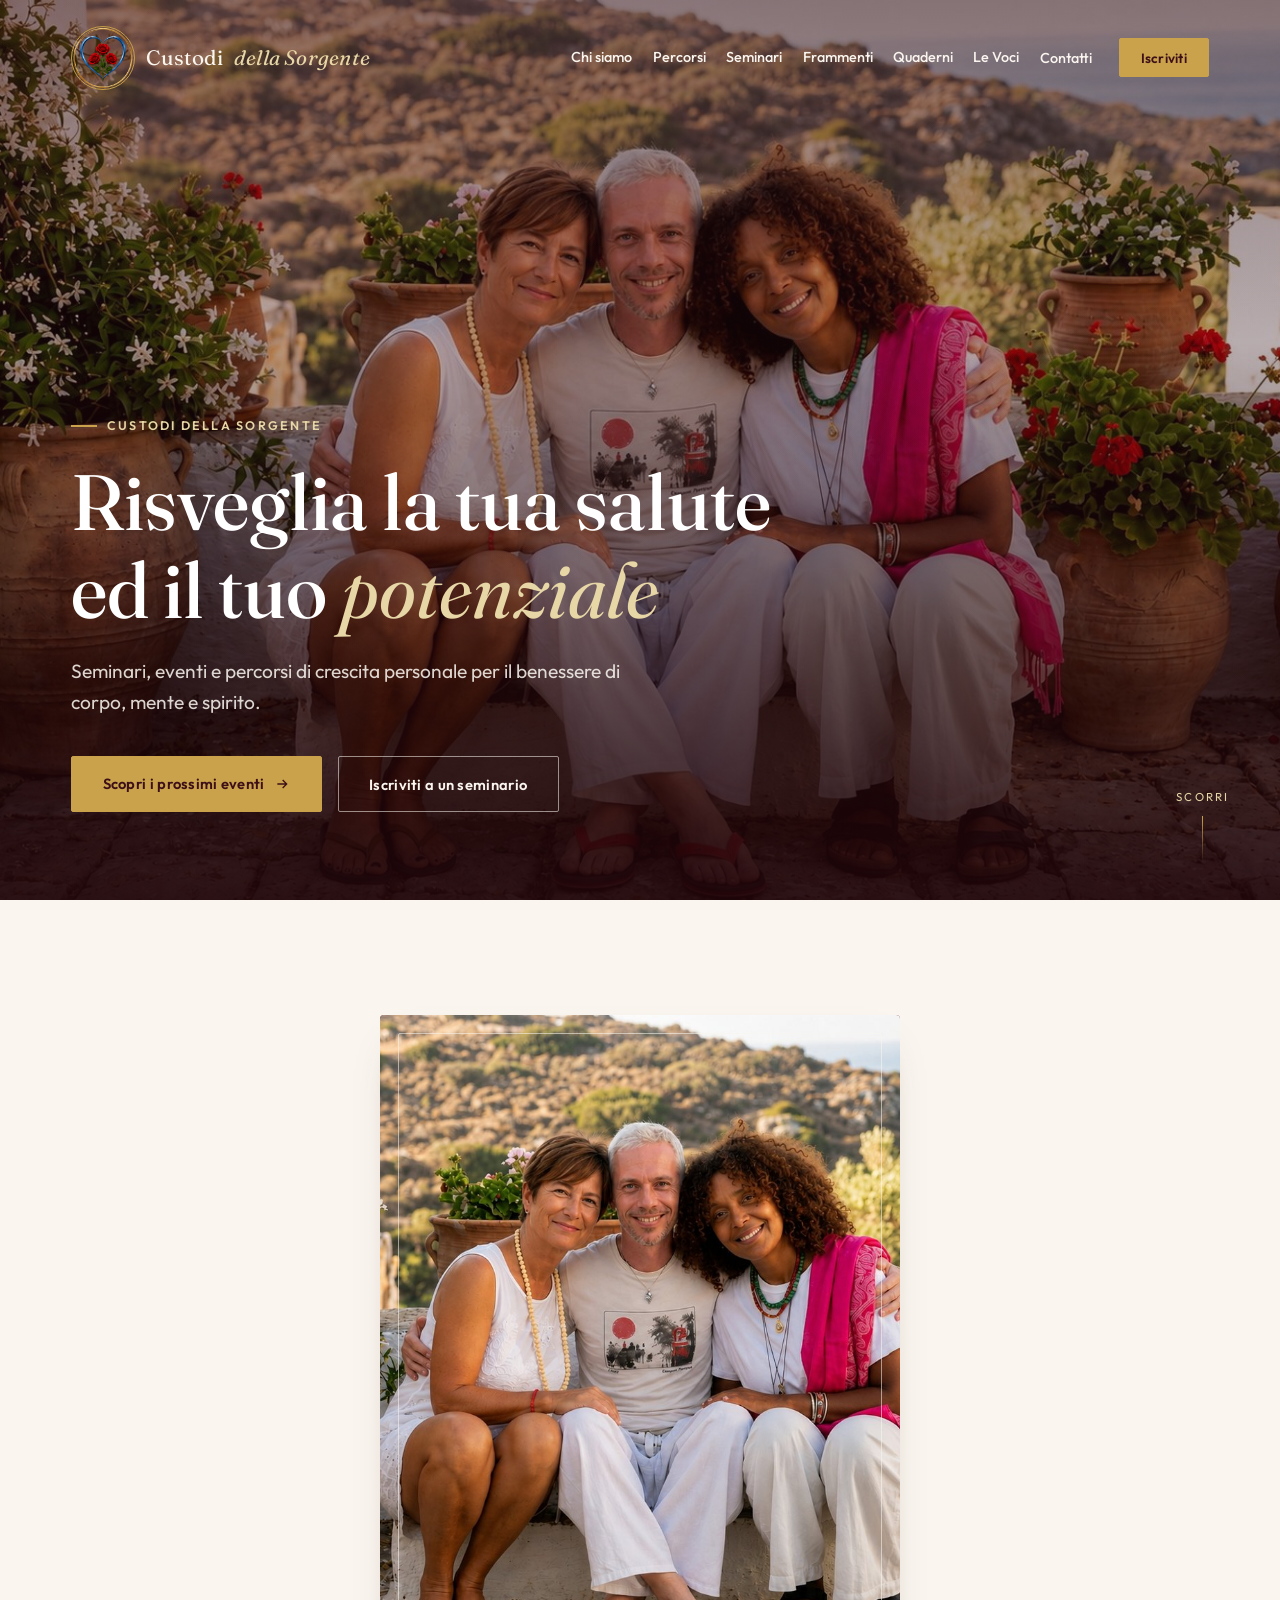
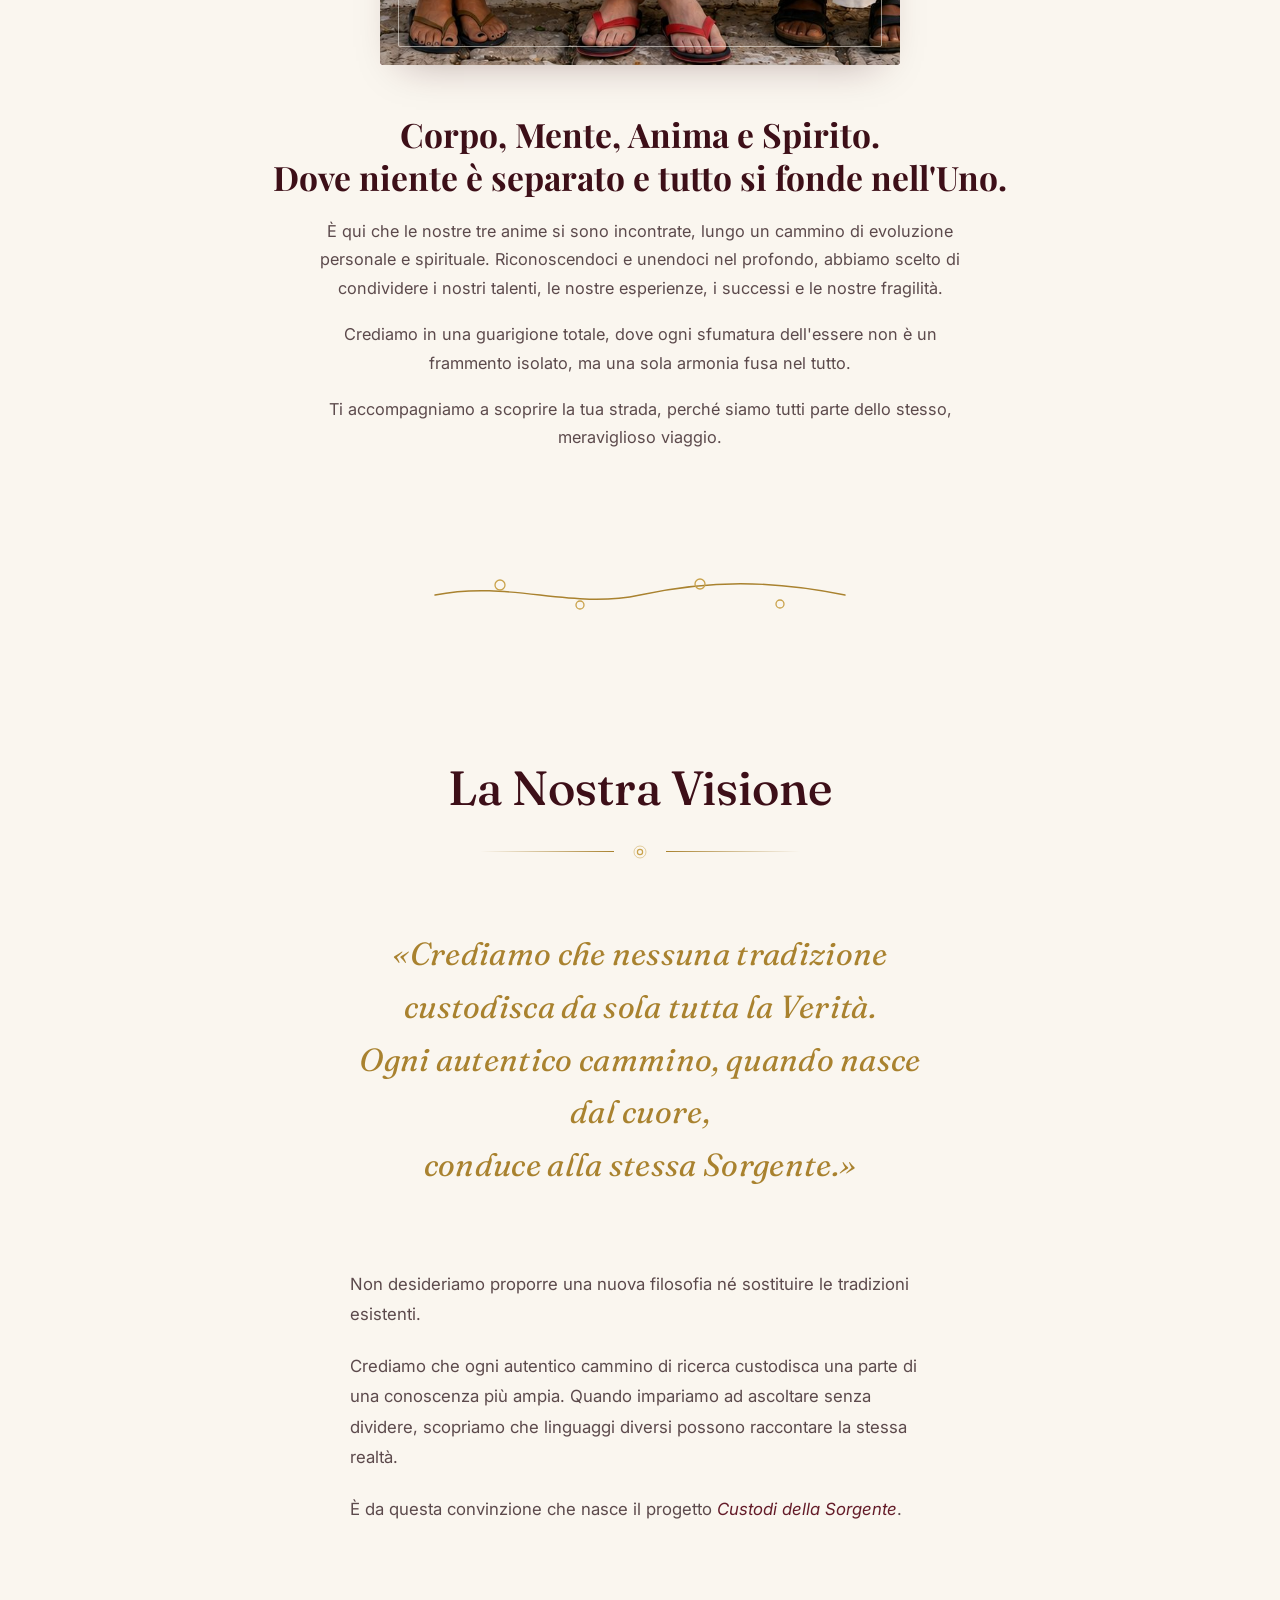
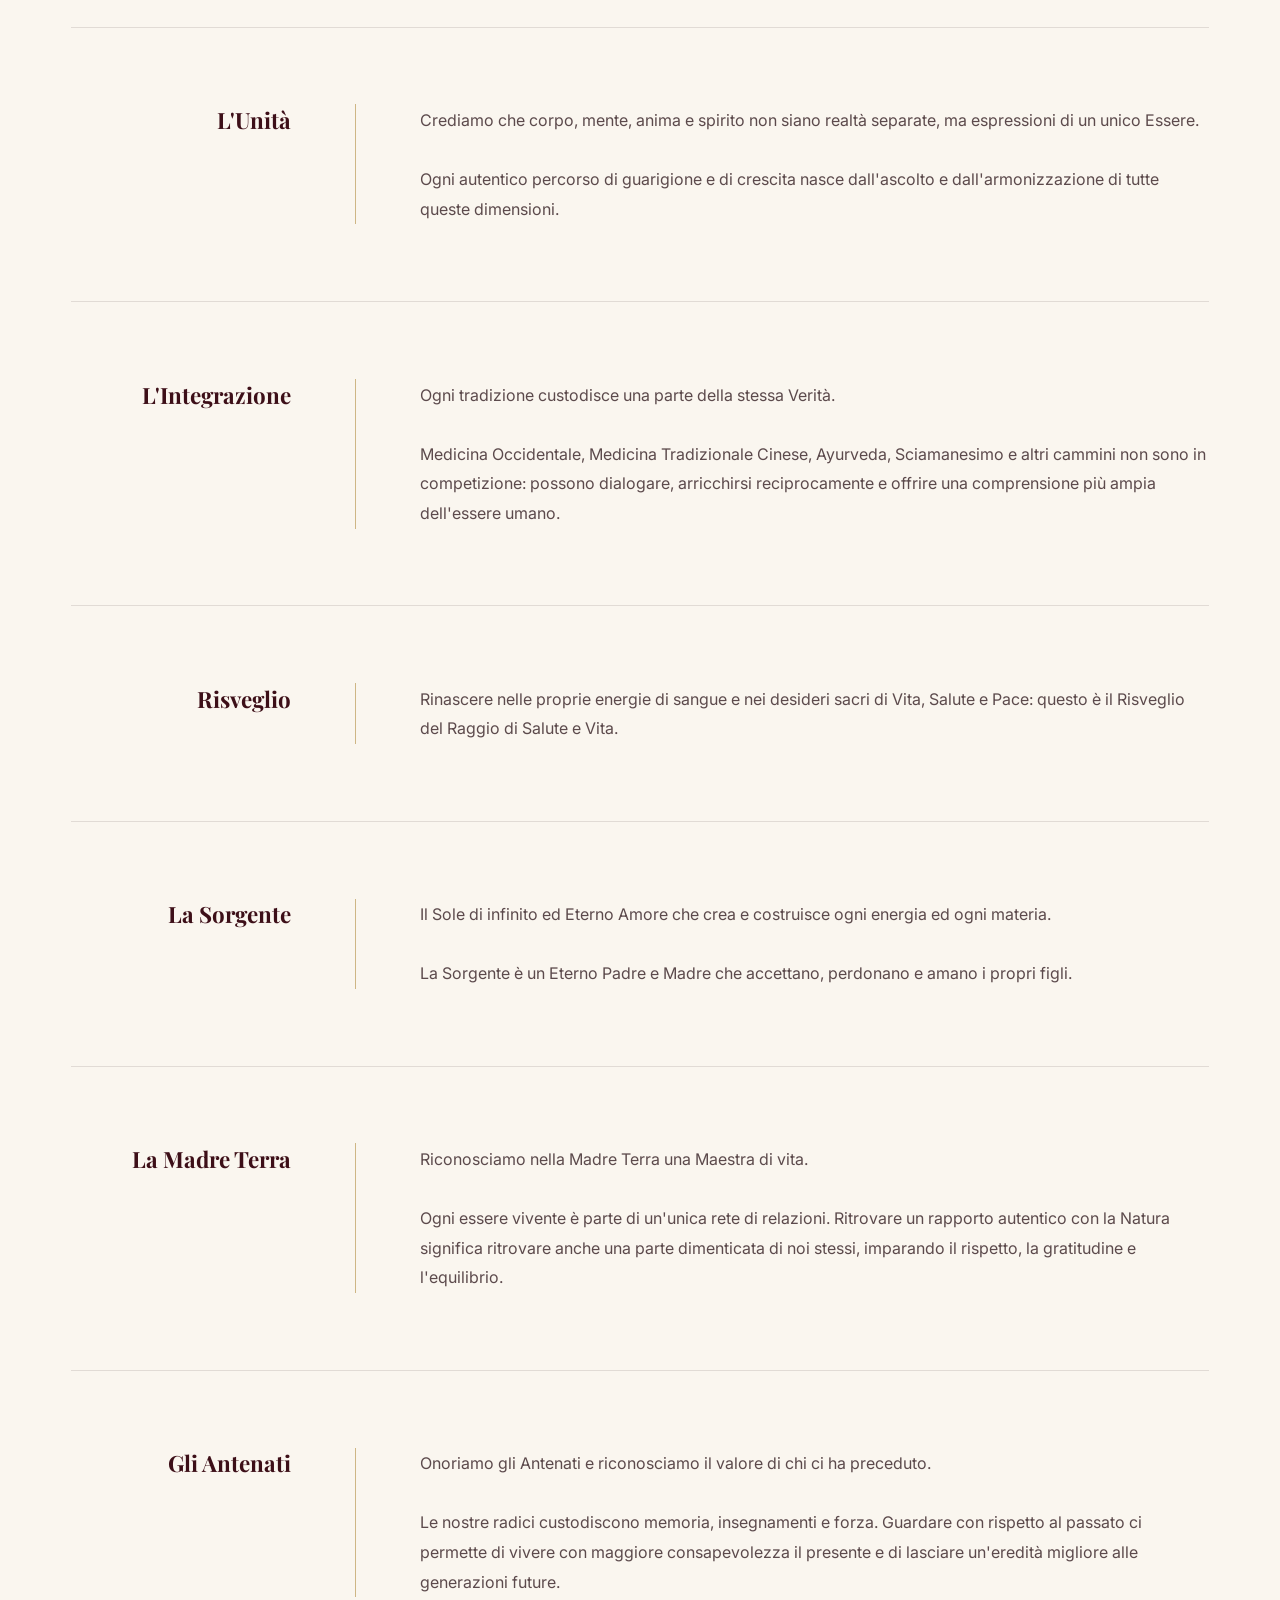
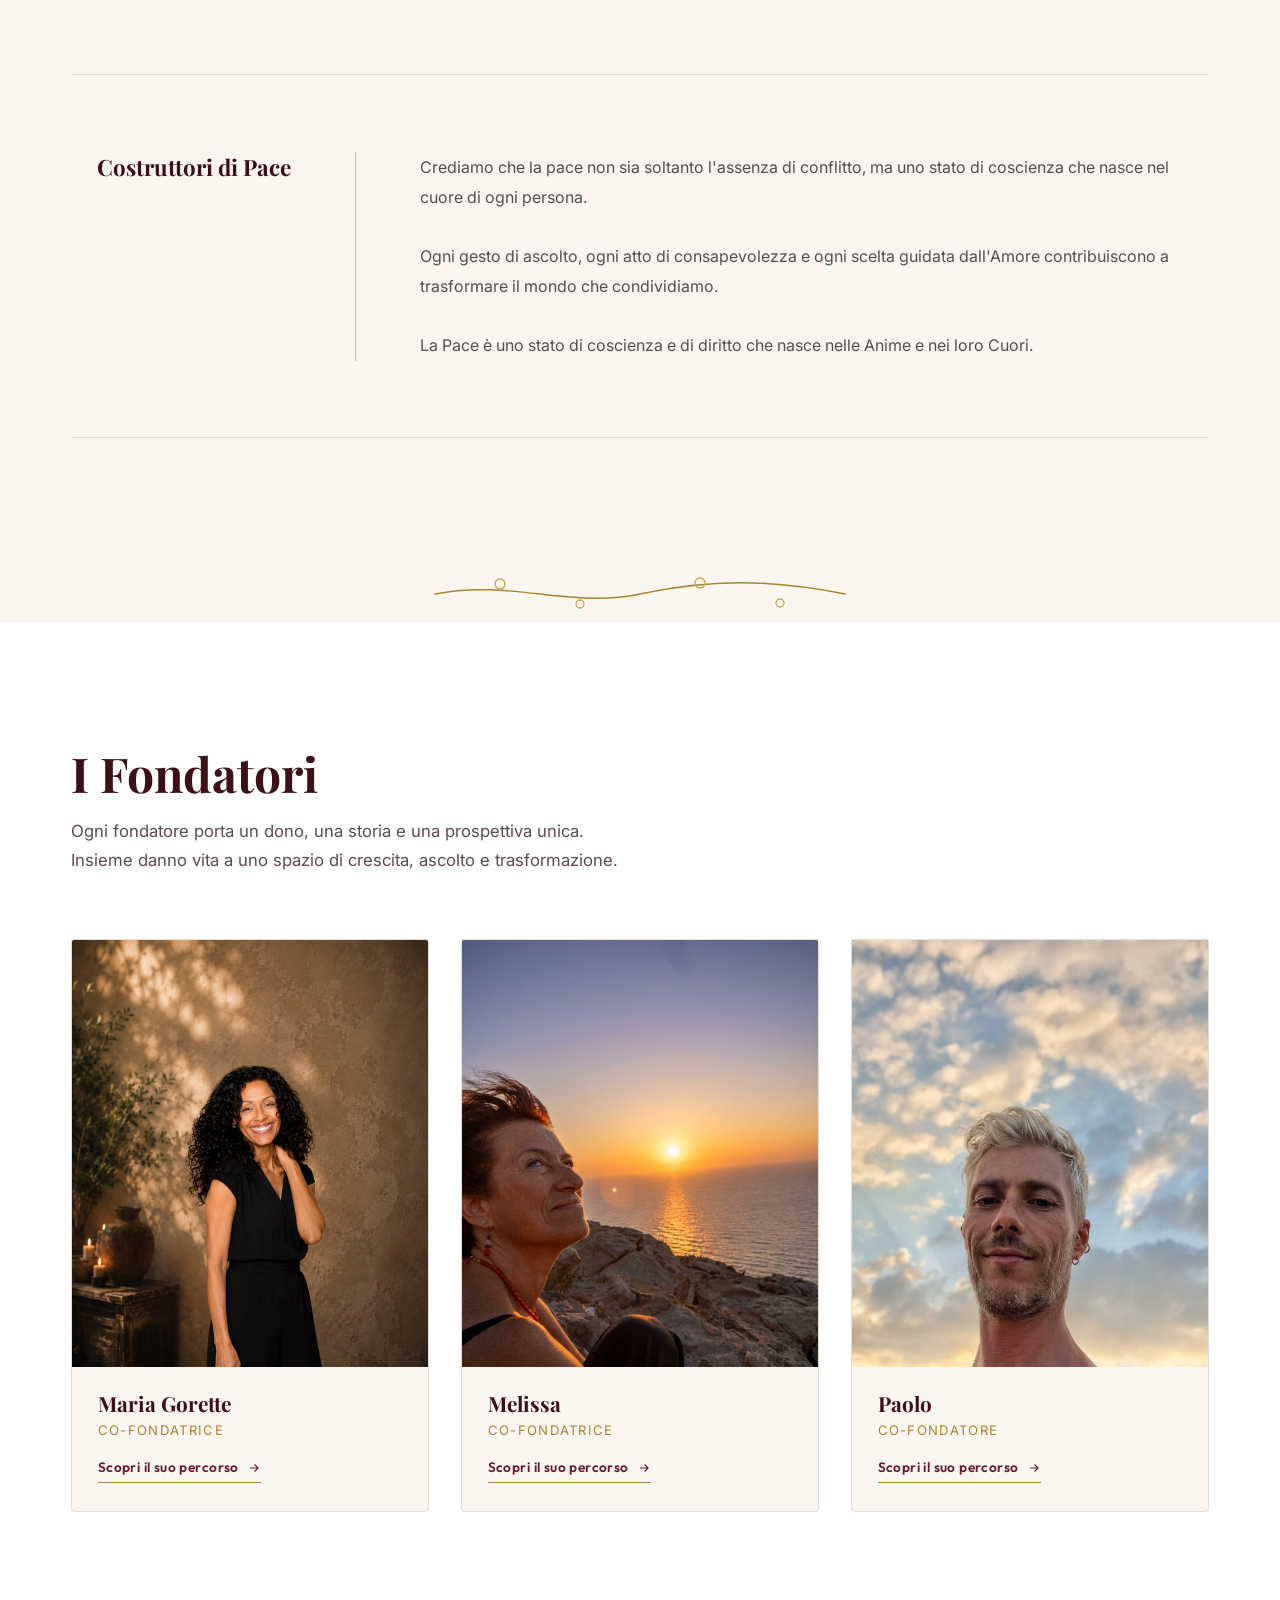
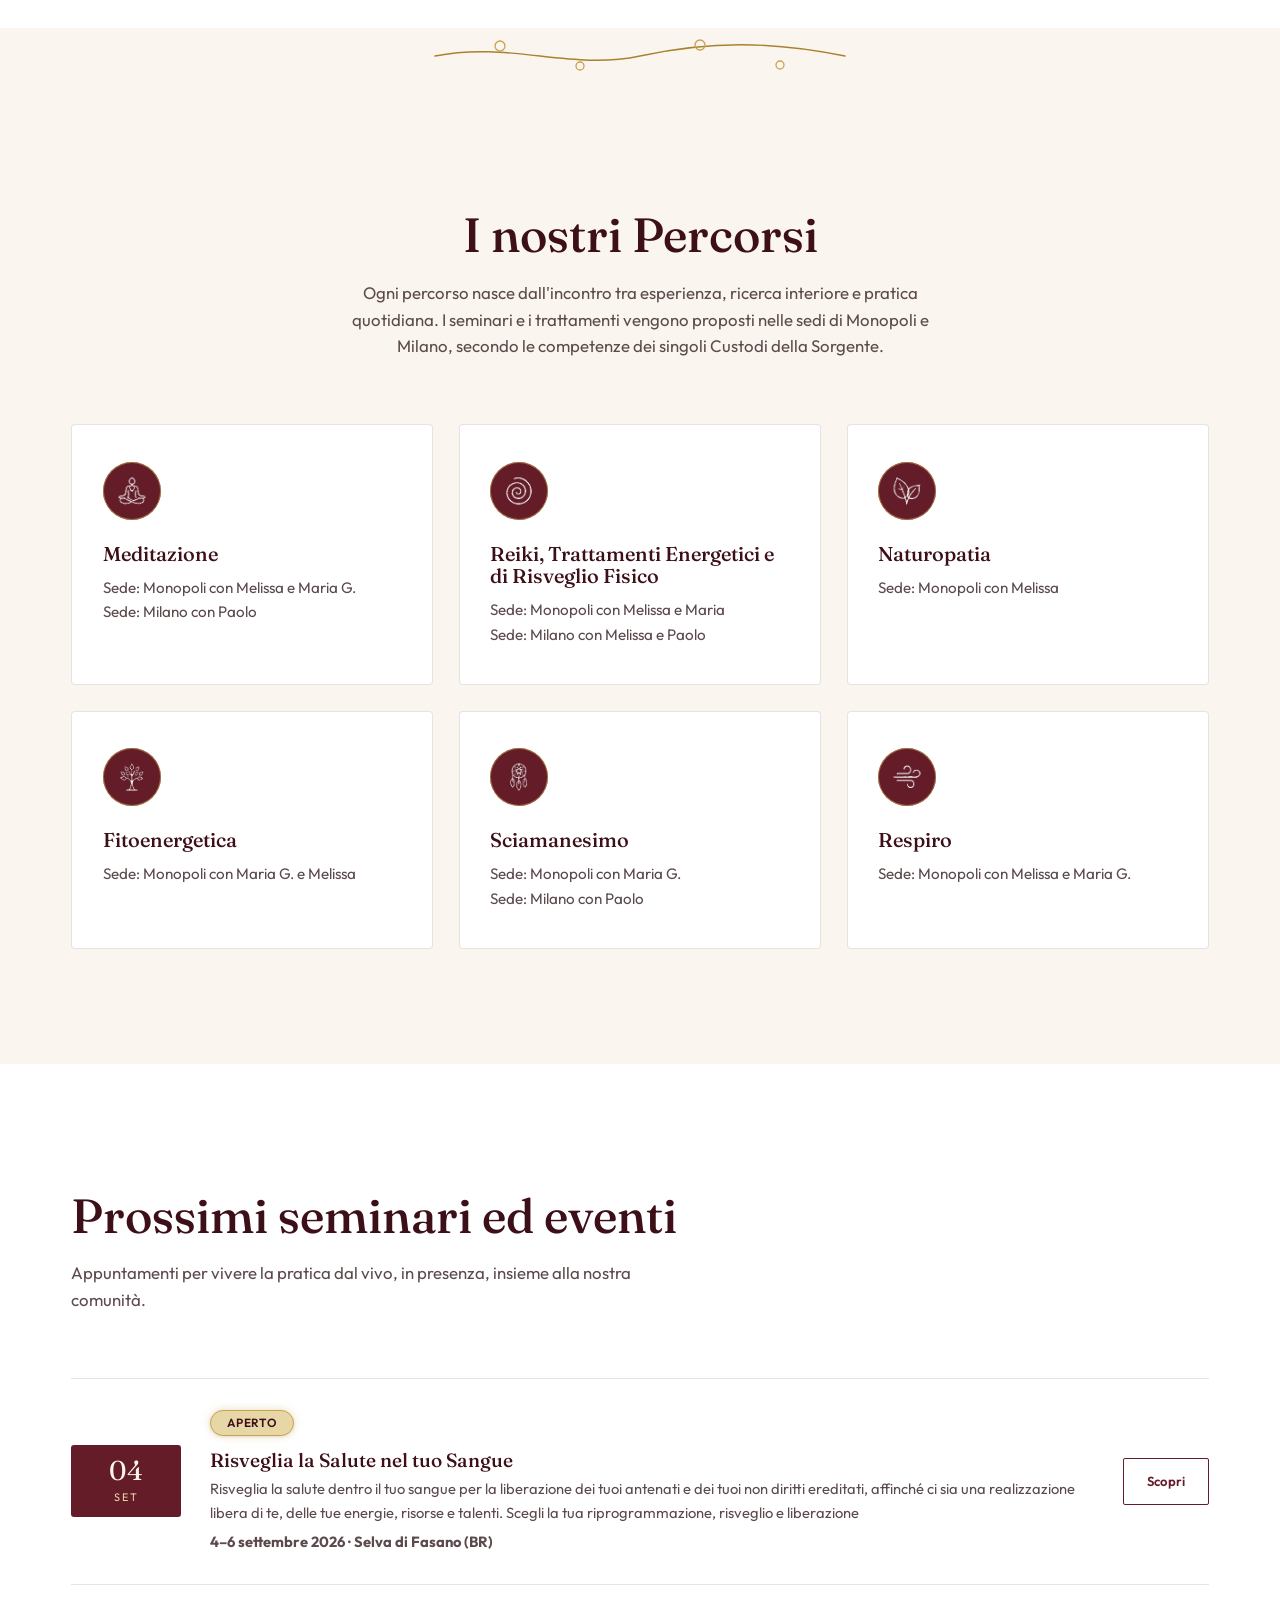
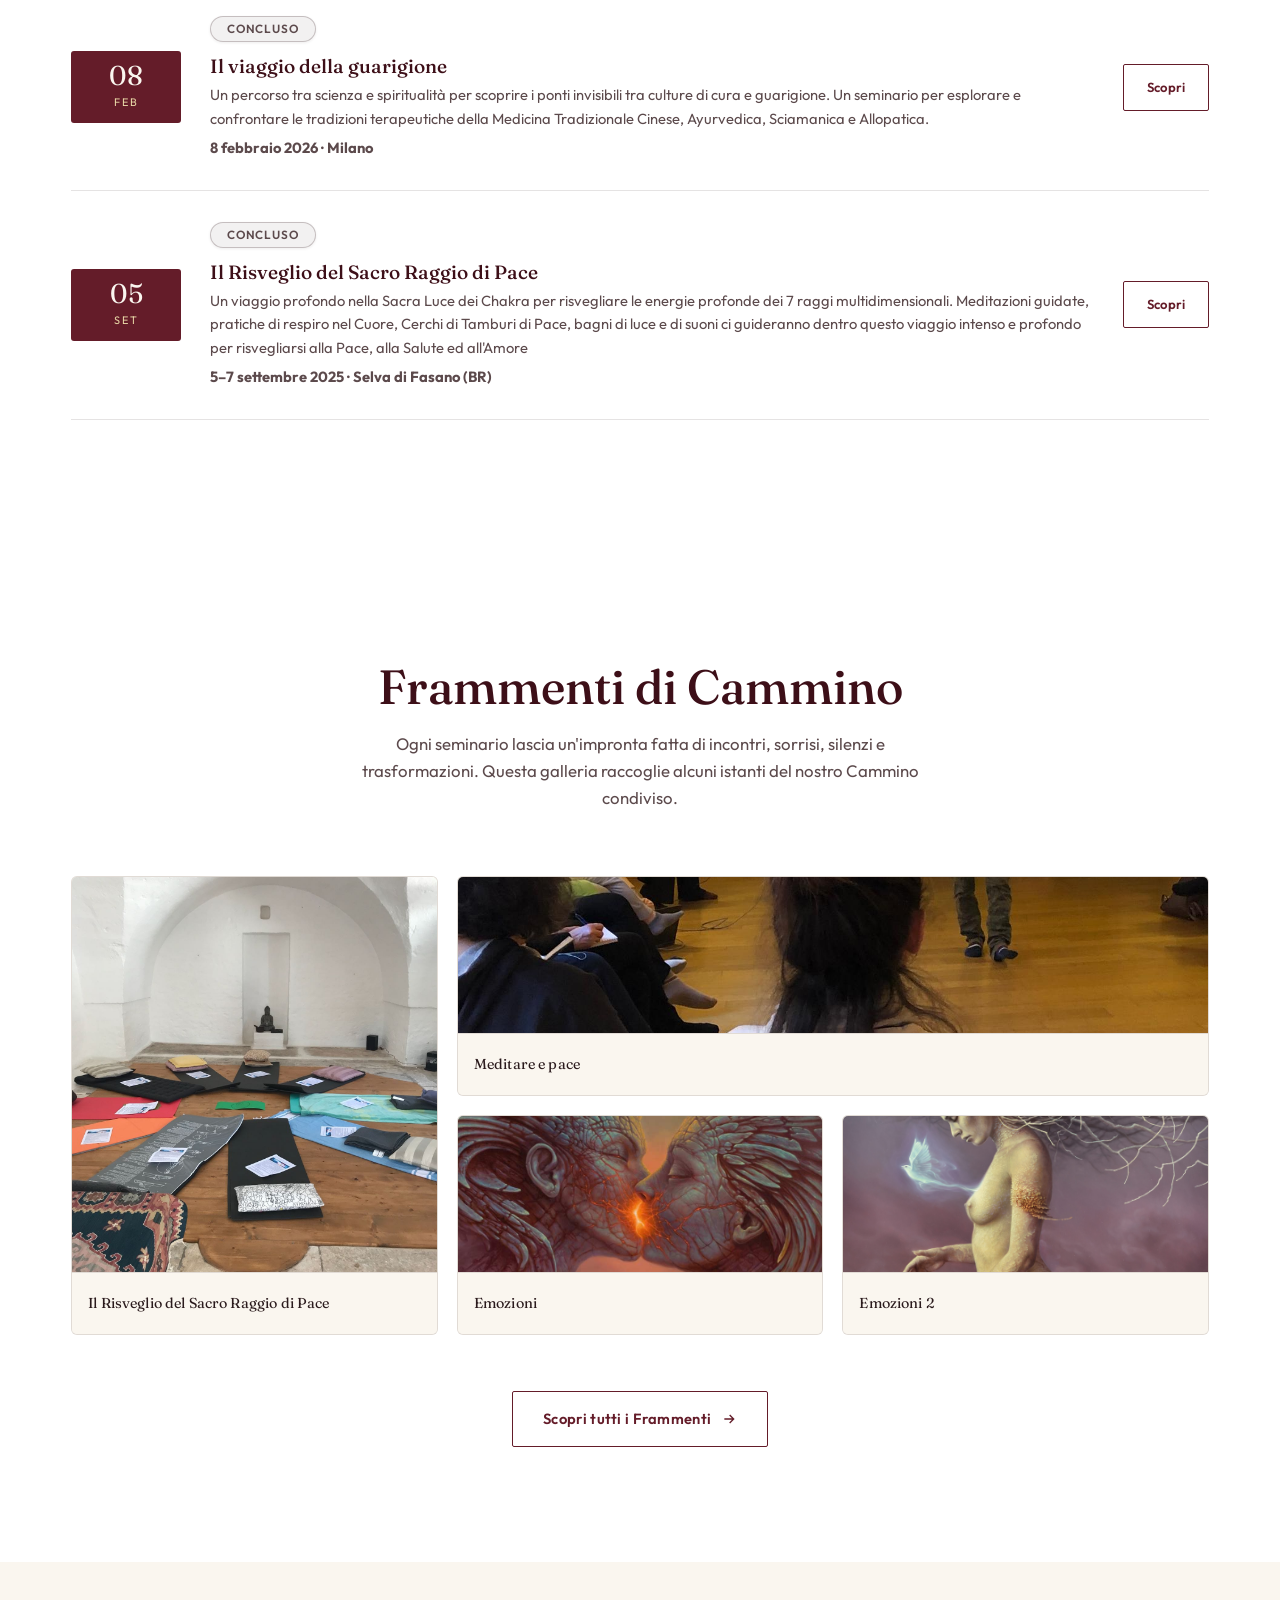
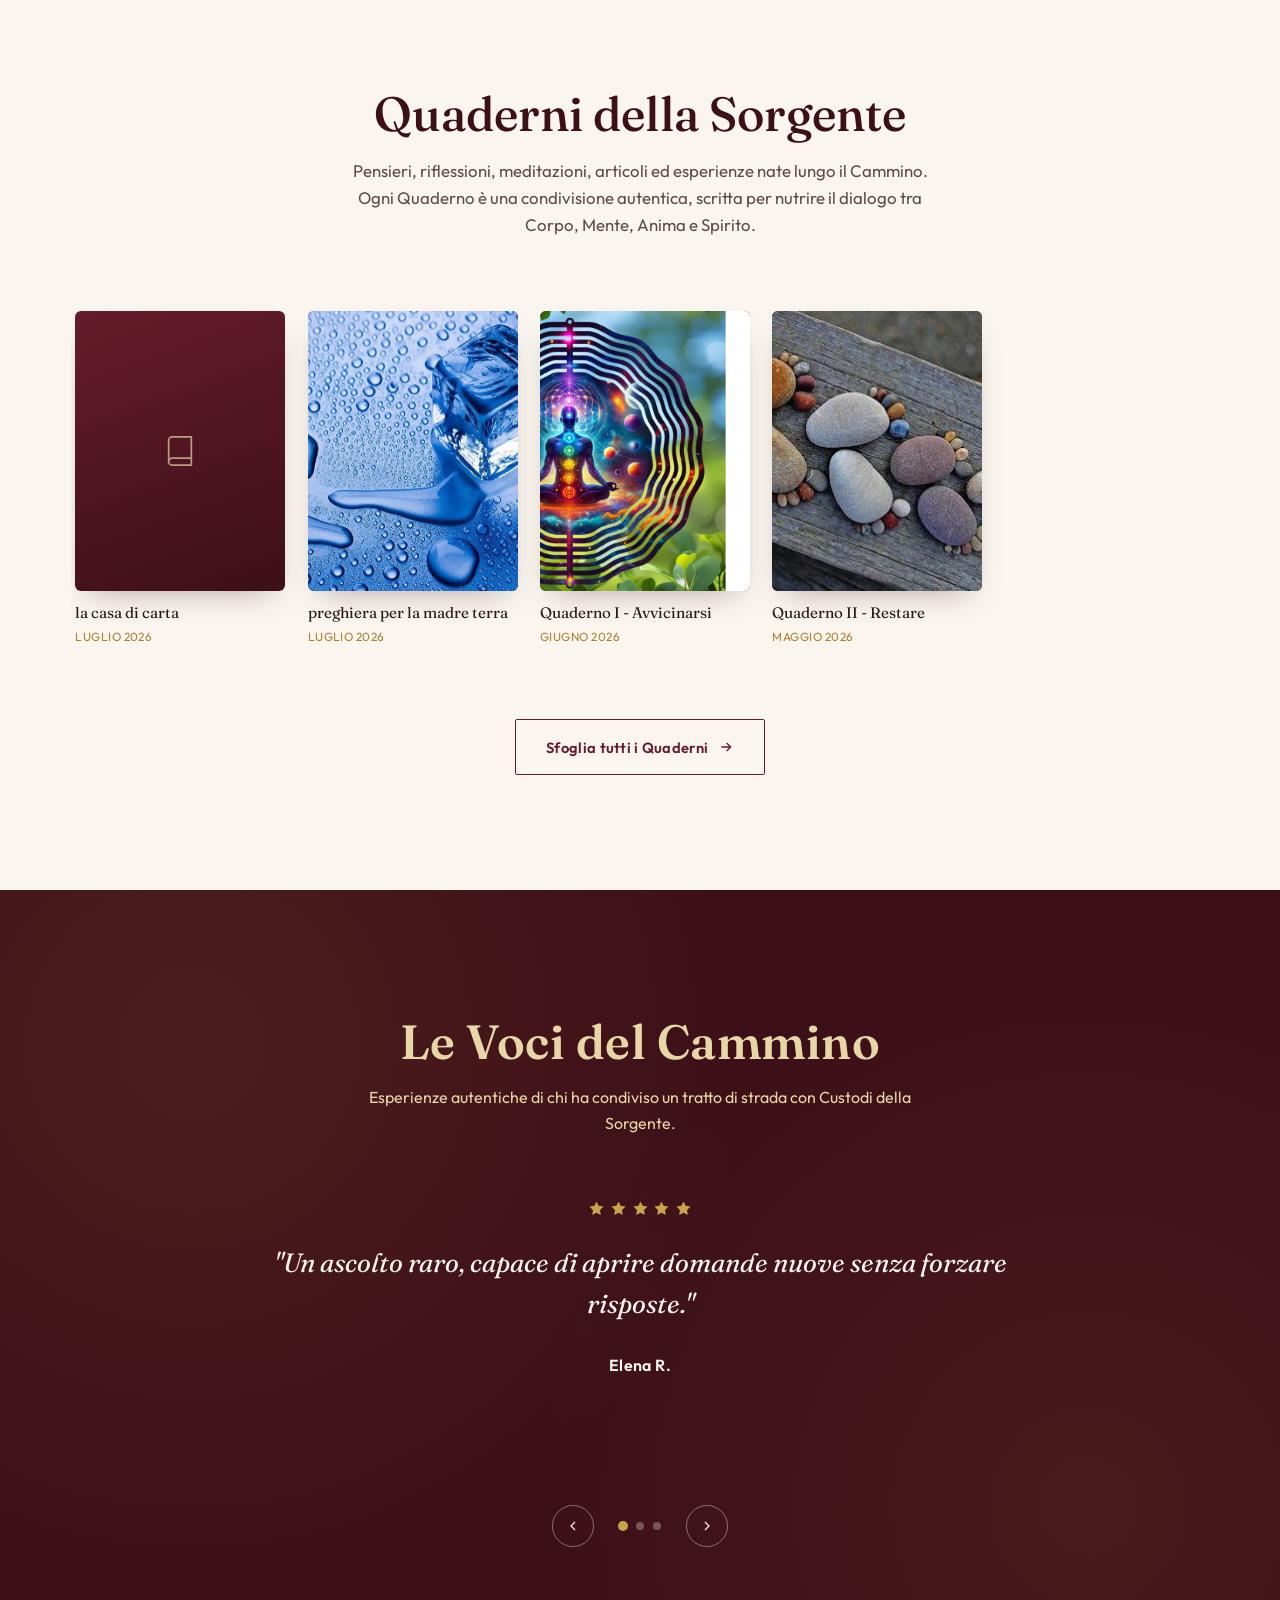
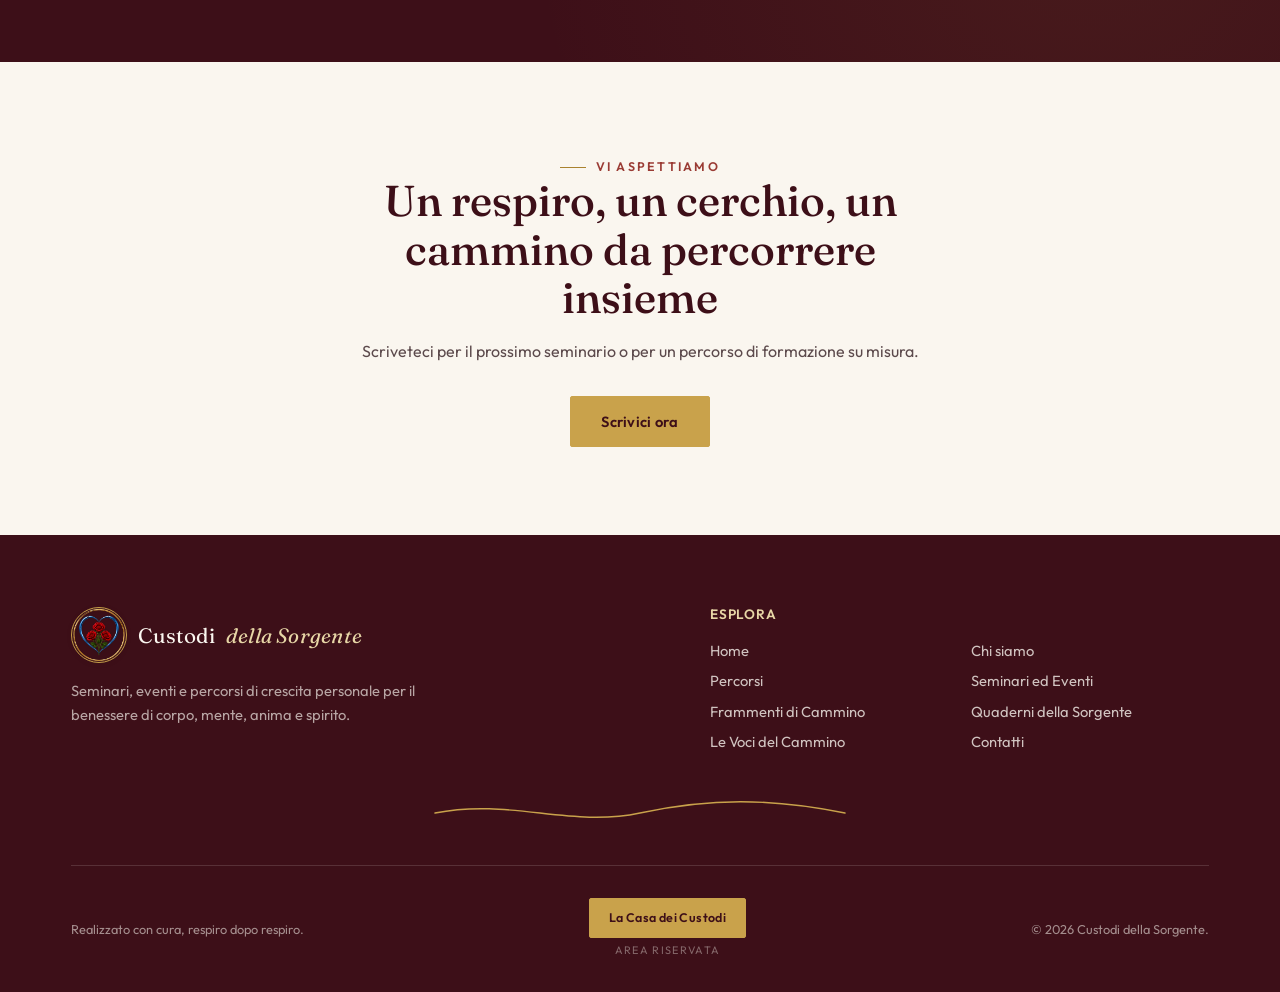
==== commit b292aa6f: "Revert "Localizzazione Google Fonts" This reverts commit de2ce98cadce2f385fccdb49bbd731d1852a593a." ====
--- a/index.html
+++ b/index.html
@@ -20,6 +20,10 @@
   <meta name="twitter:image" content="https://custodidellasorgente.it/images/open-graph.png">
 
   <link rel="icon" href="data:image/svg+xml,%3Csvg xmlns='http://www.w3.org/2000/svg' viewBox='0 0 100 100'%3E%3Crect width='100' height='100' rx='20' fill='%236B1626'/%3E%3Ccircle cx='50' cy='50' r='10' fill='none' stroke='%23C9A24B' stroke-width='3'/%3E%3Ccircle cx='50' cy='50' r='22' fill='none' stroke='%23C9A24B' stroke-width='2.4'/%3E%3Ccircle cx='50' cy='50' r='34' fill='none' stroke='%23C9A24B' stroke-width='1.8'/%3E%3C/svg%3E">
+
+  <link rel="preconnect" href="https://fonts.googleapis.com">
+  <link rel="preconnect" href="https://fonts.gstatic.com" crossorigin>
+  <link href="https://fonts.googleapis.com/css2?family=Fraunces:ital,opsz,wght@0,9..144,300;0,9..144,400;0,9..144,500;1,9..144,400;1,9..144,500&family=Inter:wght@400;500&family=Outfit:wght@300;400;500;600;700&family=Playfair+Display:wght@700&display=swap" rel="stylesheet">
 
   <link rel="stylesheet" href="style.css?v=34">
 
--- a/style.css
+++ b/style.css
@@ -1,62 +1,6 @@
 /* ============================================================
    Custodi della Sorgente — style.css
    ============================================================ */
-
-/* ---------- FONT FACES (locali, self-hosted) ---------- */
-/* Sostituiscono il precedente caricamento da Google Fonts.
-   Pesi e stili inclusi: esattamente quelli realmente usati nel sito. */
-
-@font-face {
-  font-family: 'Fraunces';
-  src: url('fonts/fraunces-roman-400-500-variable.woff2') format('woff2-variations'),
-       url('fonts/fraunces-roman-400-500-variable.woff2') format('woff2');
-  font-weight: 400 500;
-  font-style: normal;
-  font-display: swap;
-}
-@font-face {
-  font-family: 'Fraunces';
-  src: url('fonts/fraunces-italic-400-500-variable.woff2') format('woff2-variations'),
-       url('fonts/fraunces-italic-400-500-variable.woff2') format('woff2');
-  font-weight: 400 500;
-  font-style: italic;
-  font-display: swap;
-}
-@font-face {
-  font-family: 'Outfit';
-  src: url('fonts/outfit-400.woff2') format('woff2');
-  font-weight: 400;
-  font-style: normal;
-  font-display: swap;
-}
-@font-face {
-  font-family: 'Outfit';
-  src: url('fonts/outfit-500.woff2') format('woff2');
-  font-weight: 500;
-  font-style: normal;
-  font-display: swap;
-}
-@font-face {
-  font-family: 'Outfit';
-  src: url('fonts/outfit-600.woff2') format('woff2');
-  font-weight: 600;
-  font-style: normal;
-  font-display: swap;
-}
-@font-face {
-  font-family: 'Inter';
-  src: url('fonts/inter-400.woff2') format('woff2');
-  font-weight: 400;
-  font-style: normal;
-  font-display: swap;
-}
-@font-face {
-  font-family: 'Playfair Display';
-  src: url('fonts/playfairdisplay-700.woff2') format('woff2');
-  font-weight: 700;
-  font-style: normal;
-  font-display: swap;
-}
 
 /* ---------- DESIGN TOKENS ---------- */
 :root {
